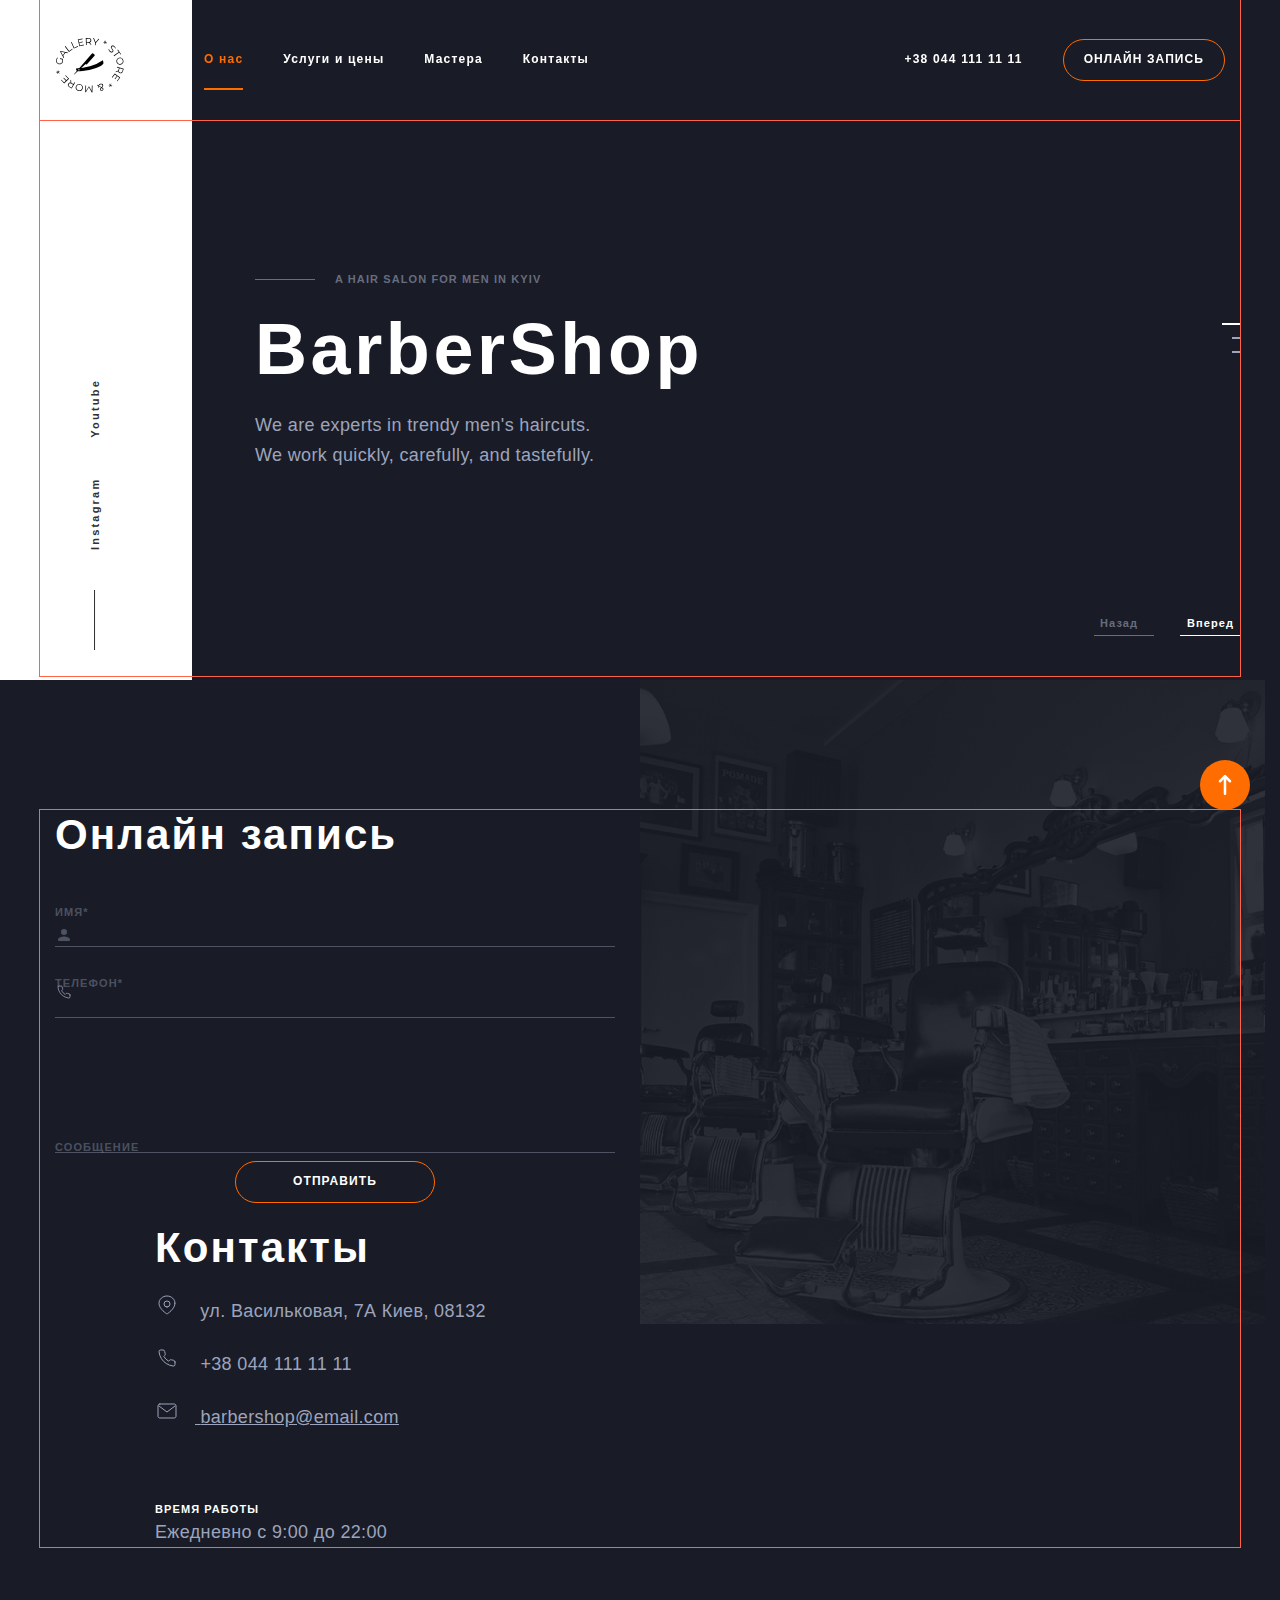
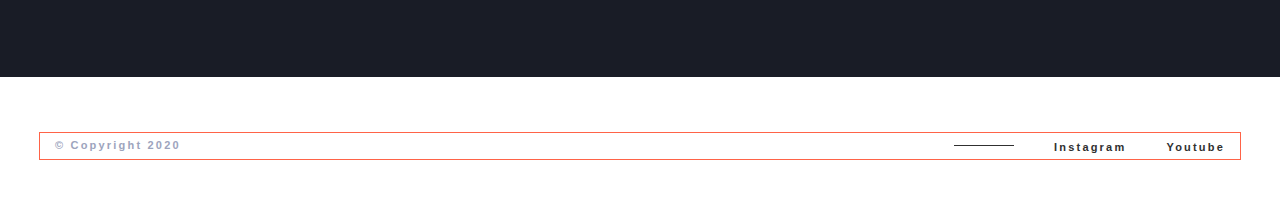
==== index.html @ ddb990e3 "footer" ====
<!DOCTYPE html>
<html lang="ru">
  <head>
    <meta charset="UTF-8" />
    <meta http-equiv="X-UA-Compatible" content="IE=edge" />
    <meta name="viewport" content="width=device-width, initial-scale=1.0" />
    <!-- project fonts -->
    <link rel="preconnect" href="https://fonts.googleapis.com">
    <link rel="preconnect" href="https://fonts.gstatic.com" crossorigin>
    <link href="https://fonts.googleapis.com/css2?family=Open+Sans:wght@400;600;700&family=Raleway:wght@700&display=swap" rel="stylesheet">
    <!-- AOS animation -->
    <link href="https://unpkg.com/aos@2.3.1/dist/aos.css" rel="stylesheet" />
    <!-- custom styles -->
    <link rel="stylesheet" href="./css/main.min.css">
    <title>Barbershop</title>
  </head>
  <body id="body">
    <!-- header -->
    <header class="header" id="header">
      <div class="container header__container">
        <!-- header-sidebar -->
      <a class="logo" href="index.html" aria-label="Логотип сайта Barbershop">
        <svg class="logo__svg" width="69" height="55">
          <use href="./images/icons.svg#icon-logo"> </use>
        </svg>
      </a> 
      
    <button class="menu-button" type="button" aria-expanded="false" aria-controls="menu-container"  data-menu-button>
    <svg class="" width="40" height="40" aria-label="Переключатель мобильного меню">
      <use class="icon-cross" href="./images/icons.svg#icon-cross"></use>
      <use class="icon-menu" href="./images/icons.svg#icon-menu"></use>
    </svg>
    </button>
          
    <div class="mobile-menu" id="menu-container" data-menu>
      <ul class="mobile-menu__nav">
        <li class="mobile-menu__item">
          <a href="" class="mobile-menu__link">Студия</a>
        </li>
        <li class="mobile-menu__item">
          <a href="" class="mobile-menu__link">Портфолио</a>
        </li>
        <li class="mobile-menu__item">
          <a href="" class="mobile-menu__link">Контакты</a>
        </li>
      </ul>
      <ul class="mobile-menu__contact">
        <li class="mobile-menu__item"><a href="" class="mobile-menu__link"></a>+38096 111 11 11</li>
        <li class="mobile-menu__item"><a href="" class="mobile-menu__link"></a>info@devstudio.com</li>
      </ul>
      <ul class="mobile-menu__socials">
        <li class="mobile-menu__item"><a href="" class="mobile-menu__link">Instagram</a></li>
        <li class="mobile-menu__item"><a href="" class="mobile-menu__link">Twitter</a></li>
        <li class="mobile-menu__item"><a href="" class="mobile-menu__link">Facebook</a></li>
        <li class="mobile-menu__item"><a href="" class="mobile-menu__link">Linkedin</a></li>
      </ul>
    </div>

    <nav class="navigation">
      <ul class="navigation__list list">
        <li class="navigation__item"><a class="link navigation__link current" href="#about">О нас</a></li>
        <li class="navigation__item"><a class="link navigation__link" href="#price">Услуги и цены</a></li>
        <li class="navigation__item"><a class="link navigation__link" href="#team">Мастера</a></li>
        <li class="navigation__item"><a class="link navigation__link" href="#contact">Контакты</a></li>
      </ul>
    </nav>

    <div class="header__group">
      <a class="link header__phone" href="tel:+380441111111">+38 044 111 11 11</a>
      <button class="btn btn btn--mode-dark header__btn" data-modal-open type="button">Онлайн запись</button>
    </div>
    <div class="backdrop is-hidden" data-modal>
      <div class="modal-wrapper">
        <button class="modal-btn" data-modal-close><svg
                      aria-label="Закрыть окно"
                      width="18"
                      height="18"
                    >
                      <use href="./images/icons.svg#icon-close"></use>
                    </svg></button>
        <strong class="modal-title">Оставьте заявку</strong>
        modal-form 
        <form class="modal-form" autocomplete="off">
          Данные пользователя
        <label class="modal-form__group">
         <span class="modal-form__label">Имя</span>
          <input
                class="modal-form__input"
                type="text"
                name="user-name"
                placeholder=" "
                      />
        <span class="modal-form__alert modal-form__alert--warning">
          Имя состоит только из букв
          <svg
          class="modal-form__alert-icon modal-form__alert-icon--warning"
          aria-label="предупреждение"
          width="15"
          height="15"
                    >
      <use href="./images/icons.svg#icon-warning"></use>
        </svg>
        </span>

        <span class="modal-form__alert modal-form__alert--error">
          Вы ввели некоректные данные
          <svg
          class="modal-form__alert-icon modal-form__alert-icon--error"
          aria-label="ошибка"
          width="15"
          height="15"
                    >
      <use href="./images/icons.svg#icon-error"></use>
      </svg>

        </span>
        <svg
            class="modal-form__icon"
            aria-label="имя клиента"
            width="18"
            height="18"
                      >
        <use href="./images/icons.svg#icon-persone"></use>
        </svg>
          </label>
          <label class="modal-form__group">
            <span class="modal-form__label">Телефон</span>
             <input
                   class="modal-form__input"
                   type="phone"
                   name="user-phone"
                   placeholder=" "
                         />
           
           <span class="modal-form__alert modal-form__alert--warning">
             Номер телефона должен состоять только из цифр
             <svg
             class="modal-form__alert-icon modal-form__alert-icon--warning"
             aria-label="предупреждение"
             width="15"
             height="15"
                       >
         <use href="./images/icons.svg#icon-warning"></use>
           </svg>
           </span>
   
           <span class="modal-form__alert modal-form__alert--error">
             Вы ввели некоректные данные
             <svg
             class="modal-form__alert-icon modal-form__alert-icon--error"
             aria-label="ошибка"
             width="15"
             height="15"
                       >
         <use href="./images/icons.svg#icon-error"></use>
         </svg>
   
           </span>
           <svg
               class="modal-form__icon"
               aria-label="номер клиента"
               width="18"
               height="18"
                         >
           <use href="./images/icons.svg#icon-phone"></use>
           </svg>
          </label>
          <label class="modal-form__group">
              <span class="modal-form__label">e-mail</span>
               <input
                     class="modal-form__input"
                     type="mail"
                     name="user-mail"
                     placeholder=" "
                           />
             
             <span class="modal-form__alert modal-form__alert--warning">
               e-mail состоит из букв латинского алфавита, специальных знаков и цифр
               <svg
               class="modal-form__alert-icon modal-form__alert-icon--warning"
               aria-label="предупреждение"
               width="15"
               height="15"
                         >
           <use href="./images/icons.svg#icon-warning"></use>
             </svg>
             </span>
     
             <span class="modal-form__alert modal-form__alert--error">
               Вы ввели некоректные данные
               <svg
               class="modal-form__alert-icon modal-form__alert-icon--error"
               aria-label="ошибка"
               width="15"
               height="15"
                         >
           <use href="./images/icons.svg#icon-error"></use>
           </svg>
     
             </span>
             <svg
                 class="modal-form__icon"
                 aria-label="e-mail клиента"
                 width="18"
                 height="18"
                           >
             <use href="./images/icons.svg#icon-mail"></use>
             </svg>
          </label>
          <!-- payment checkbox (радио кнопки) -->
          <p class="modal-form__subtitle">Выберите форму оплаты</p>
          <div class="modal-form__pay-type">
                <label class="modal-form__pay-group">
                    <input class="modal-form__checkbox visually-hidden" type="radio" name="user-pay" checked>
                    <svg
                    class="modal-form__pay-option"
                    aria-label="Master-card"
                    width="40"
                    height="40"
                              >
                <use href="./images/icons.svg#icon-ms-card"></use>
                </svg>
                </label>
                <label class="modal-form__pay-group">
                    <input class="modal-form__checkbox visually-hidden" type="radio" name="user-pay">
                    <svg
                    class="modal-form__pay-option"
                    aria-label="visa"
                    width="40"
                    height="40"
                              >
                <use href="./images/icons.svg#icon-visa"></use>
                </svg>
                </label>
          </div>
          <!-- Политика приватности (чекбокс) -->
          <label class="modal-form__policy-group">
          <input
            class="modal-form__checkbox visually-hidden"
            type="checkbox"
            name="policy"
            value="policy"
          />

          <span class="modal-form__custom-checkbox">
          <svg class="modal-form__custom-checkbox-icon" aria-label="check" width="16" height="15">
            <use href="./images/icons.svg#icon-check"></use>
          </svg>
        </span>

          <span class="modal-form__policy-description"
            >Соглашаюсь с                     
            <a
              class="modal-form__link link"
              href="./index.html"
              target="_blank"
              rel="noopener noreferrer"
              >Политикой</a
            > использования персональных данных</span
          >
          </label>
          <button class="btn btn--mode-light modal-form__submit-btn" type="submit">Отправить</button>
        </form>
      </div>
    </div>
</div>
    </header>
    <!-- main -->
    <main class="main">
      <!-- hero  -->
        <section class="hero" id="hero">
        <div class="container hero__container">
      <div class="hero__left-side">
        <ul class="hero__list socials-link-list list">
        <li class="hero__item">
          <a class="hero__link link" href="https://www.instagram.com" target="_blank" rel="noopener noreferrer">Instagram</a>
        </li>
        <li class="hero__item">
          <a class="hero__link link" href="https://www.youtube.com" target="_blank" rel="noopener noreferrer">Youtube</a>
        </li>
      </ul>
      </div>
      <div class="hero__group">
        <p class="uppertitle uppertitle--mode-dark hero__uppertitle" lang="en">A hair salon for men in Kyiv</p>
        <h1 class="main-title" lang="en">BarberShop</h1>
        <p class="subtitle subtitle-title--mode-dark hero__subtitle" lang="en">
          We are experts in trendy men's haircuts. <br />
          We work quickly, carefully, and tastefully.
        </p>
      </div>
      <div class="slider">
        <ul class="slider__pagination list">
          <li class="slider__item slider__item--active"><a href=""></a></li>
          <li class="slider__item"><a href=""></a></li>
          <li class="slider__item"><a href=""></a></li>
        </ul>

        <ul class="slider__controls list">
          <li class="slider__item-controls"> 
            <button class="slider__btn slider__btn--disable" type="button">Назад</button></li>

          <li class="slider__item-controls"> 
            <button class="slider__btn" type="button">Вперед</button></li>
        </ul>
        </div>
      </section>

      <!-- section about -->
      <!-- <section class="section about" id="about">
        <div class="container about__container">
        <ul class="about-list list">
          <li class="about-list__item">
            <img class="about-list__img"
              src="./images/about/img-1.jpg"
              alt="Стрижка бороды"
              width="270"
              height="445"
            />
          </li>
          <li class="about-list__item">
            <img class="about-list__img"
              src="./images/about/img-2.jpg"
              alt="Стрижка головы"
              width="270"
              height="445"
            />
          </li>
        </ul>
        <div class="about__group" data-aos="fade-left">
          <p class="uppertitle uppertitle--mode-light">О нас</p>
          <h2 class="section-title section-title--mode-light">Лучший Барбершоп твоего города</h2>
          <p class="subtitle subtitle-title--mode-light about__subtitle">
              Если ты хочешь добавить в свой образ больше уверенности – тебе
              точно к нам.
            </p>
          <p class="about__description">
              Мы команда, которая никогда не останавливается на достигнутом и
              жаждет перемен. И когда ты попадешь в руки нашего мастера, то уже
              никогда не сможешь быть прежним. Мы команда, которая всегда с
              клиентами "на одной волне". Поэтому, мы всегда готовы
              усовершенствовать каждого, кто к нам приходит!
            </p>
        <button class="btn btn--mode-light" type="button">Онлайн запись</button>
        </div>
      </section> -->

      <!-- section services -->
      <!-- <section class="section services" id="price">
        <div class="container">
        <p class="uppertitle uppertitle--mode-dark">Проведи время в компании лучших мастеров</p>
        <h2 class="section-title section-title--mode-dark">Услуги и цены</h2>
        <ul class="price-list list">
          <li class="price-list__item price-list__item--left-side">
            <ul class="price-list__inner-list list">
              <li class="price-list__inner-item"><span>Мужская стрижка</span> <span>от 300 грн.</span></li>
              <li class="price-list__inner-item"><span>Стрижка бороды</span> <span>от 200 грн.</span></li>
              <li class="price-list__inner-item"><span>Стрижка усов</span> <span>от 200 грн.</span></li>
              <li class="price-list__inner-item"><span>Бритье опасной бритвой</span> <span>от 200 грн.</span></li>
            </ul>
          </li>
          <li class="price-list__item price-list__item--right-side">
              <ul class="price-list__inner-list list">
               <li class="price-list__inner-item"><span>Cтрижка у стажера</span> <span>от 50 грн.</span></li>
               <li class="price-list__inner-item"><span>Стрижка под насадку</span> <span>от 200 грн.</span></li>
               <li class="price-list__inner-item"><span>Детская стрижка (до 12 лет)</span> <span>от 300 грн.</span></li>
               <li class="price-list__inner-item"><span>Камуфлирование седины</span> <span>от 200 грн.</span></li> 
            </ul>
          </li>
        </ul>
        <button class="btn btn--mode-dark services__btn" type="button">Онлайн запись</button>
        </div>
      </section> -->

      <!-- benefits -->
      <!-- <section class="section benefits">
        <div class="container benefits__container">
        <ul class="benefits-list list">
          <li class="benefits-list__item">
            <p class="benefits-list__amount">600 <sup class="benefits-list__amount--decor">+</sup></p>
            <p class="benefits-list__text"> Довольных клиентов в день</p>
          </li>
          <li class="benefits-list__item">
            <p class="benefits-list__amount">50 <sup class="benefits-list__amount--decor">+</sup></p>
            <p class="benefits-list__text">Наград за отличный сервис</p>
          </li>
          <li class="benefits-list__item">
            <p class="benefits-list__amount">20 <sup class="benefits-list__amount--decor">+</sup></p>
            <p class="benefits-list__text">Лучших мастеров Киева</p>
          </li>
          <li class="benefits-list__item">
            <p class="benefits-list__amount">100 <sup class="benefits-list__amount--decor">+</sup></p>
            <p class="benefits-list__text">Подарков постоянным клиентам</p>
          </li>
        </ul>
        <div class="benefits-group">
        <p class="uppertitle uppertitle--mode-light">Старая традиционная школа</p>
        <h2 class="section-title section-title--mode-light">Почему приходят <br> именно к нам?</h2>
        <p class="subtitle subtitle-title--mode-light">
          О нас говорят только хорошее. Но лучше 1 раз увидеть и прочувствовать,
          чем 10 раз прочитать.
        </p>
      </div>
       </div>
      </section> -->

      <!-- members -->
      <!-- <section class="section members" id="team">
        <div class="container">
        <p class="uppertitle uppertitle--mode-light">для настоящих ценителей атмосферы</p>
        <h2 class="section-title section-title--mode-light">Наши мастера</h2>
        <ul class="member list grid"> 
          <li class="member__item grid-item" data-aos="zoom-in-up" data-aos-delay="300">
          <img class="member__img" src="./images/team/member-1.jpg" alt="John Smith" width="370" height="346" />
          <div class="member__group">
            <h3 class="member__title" lang="en">John Smith</h3>
            <p class="member__position" lang="en">Extreme Barber</p>
          </div>
            <ul class="socials list">
              <li class="socials__item">
                <a class="socials__link link" href="http://" target="_blank" rel="noopener noreferrer">
                  <svg class="socials__icon" width="20" height="20" aria-label="Инстарграм"><use href="./images/icons.svg#icon-instagram"></use></svg></a>
                </li>
                 <li class="socials__item">
                <a class="socials__link" href="http://" target="_blank" rel="noopener noreferrer">
                  <svg class="socials__icon" width="20" height="20" aria-label="Инстарграм"><use href="./images/icons.svg#icon-twitter"></use></svg></a>
                </li>
                  <li class="socials__item">
                <a class="socials__link" href="http://" target="_blank" rel="noopener noreferrer">
                  <svg class="socials__icon" width="20" height="20" aria-label="Инстарграм"><use href="./images/icons.svg#icon-facebook"></use></svg></a>
                </li>
                  <li class="socials__item">
                <a class="socials__link" href="http://" target="_blank" rel="noopener noreferrer">
                  <svg class="socials__icon" width="20" height="20" aria-label="Инстарграм"><use href="./images/icons.svg#icon-linkedin"></use></svg></a>
                </li>
            </ul>
          </li>
          <li class="member__item grid-item" data-aos="zoom-in-up" data-aos-delay="600">
            <img class="member__img" src="./images/team/member-2.jpg" alt="Michele Doe" width="370" height="346" />
          <div class="member__group">
            <h3 class="member__title">Michele Doe</h3>
             <p class="member__position" lang="en">Extreme Barber</p>
          </div>
          <ul class="socials socials-list list">
            <li class="socials__item">
              <a class="socials__link link" href="http://" target="_blank" rel="noopener noreferrer">
                <svg class="socials__icon" width="20" height="20" aria-label="Инстарграм"><use href="./images/icons.svg#icon-instagram"></use></svg></a>
              </li>
               <li class="socials__item">
              <a class="socials__link" href="http://" target="_blank" rel="noopener noreferrer">
                <svg class="socials__icon" width="20" height="20" aria-label="Инстарграм"><use href="./images/icons.svg#icon-twitter"></use></svg></a>
              </li>
                <li class="socials__item">
              <a class="socials__link" href="http://" target="_blank" rel="noopener noreferrer">
                <svg class="socials__icon" width="20" height="20" aria-label="Инстарграм"><use href="./images/icons.svg#icon-facebook"></use></svg></a>
              </li>
                <li class="socials__item">
              <a class="socials__link" href="http://" target="_blank" rel="noopener noreferrer">
                <svg class="socials__icon" width="20" height="20" aria-label="Инстарграм"><use href="./images/icons.svg#icon-linkedin"></use></svg></a>
              </li>
          </ul>
          </li>
          <li class="member__item grid-item" data-aos="zoom-in-up" data-aos-delay="900">
            <img class="member__img" src="./images/team/member-3.jpg" alt="Alan Black" width="370" height="346" />
          <div class="member__group"> 
            <h3 class="member__title" lang="en">Alan Black</h3>
            <p class="member__position" lang="en">Extreme Barber</p>
          </div>
          <ul class="socials socials-list list">
            <li class="socials__item">
              <a class="socials__link link" href="http://" target="_blank" rel="noopener noreferrer">
                <svg class="socials__icon" width="20" height="20" aria-label="Инстарграм"><use href="./images/icons.svg#icon-instagram"></use></svg></a>
              </li>
               <li class="socials__item">
              <a class="socials__link" href="http://" target="_blank" rel="noopener noreferrer">
                <svg class="socials__icon" width="20" height="20" aria-label="Инстарграм"><use href="./images/icons.svg#icon-twitter"></use></svg></a>
              </li>
                <li class="socials__item">
              <a class="socials__link" href="http://" target="_blank" rel="noopener noreferrer">
                <svg class="socials__icon" width="20" height="20" aria-label="Инстарграм"><use href="./images/icons.svg#icon-facebook"></use></svg></a>
              </li>
                <li class="socials__item">
              <a class="socials__link" href="http://" target="_blank" rel="noopener noreferrer">
                <svg class="socials__icon" width="20" height="20" aria-label="Инстарграм"><use href="./images/icons.svg#icon-linkedin"></use></svg></a>
              </li>
          </ul>
          </li>
        </ul>
       </div>
     
      </section> -->

      <!-- gallery -->
      <!-- <section class="section gallery">
        <div class="container">
        <p class="uppertitle uppertitle--mode-light gallery-uppertitle">На латинском языке “барба” означает “борода”</p>
        <h2 class="title visually-hidden visually-hidden" >Примеры наших работ</h2>   
        <ul class="gallery-list list grid">
          <li class="gallery-list__item grid-item">
            <img class="gallery-list__img" src="./images/gallery/Rectangle25.jpg" alt="Rectangle25" width="270" height="360" />
          </li>
          <li class="gallery-list__item  grid-item">
            <img class="gallery-list__img" src="./images/gallery/Rectangle26.jpg" alt="Rectangle25" width="270" height="360"/>
          </li>
          <li class="gallery-list__item  grid-item">
            <img class="gallery-list__img" src="./images/gallery/Rectangle27.jpg" alt="Rectangle25" width="270" height="360"/>
          </li>
          <li class="gallery-list__item  grid-item">
            <img class="gallery-list__img" src="./images/gallery/Rectangle28.jpg" alt="Rectangle25" width="270" height="360"/>
          </li>
        </ul>
        </div>
      </section> -->

      <!-- contacts -->
      <section class="section contacts" id="contact">
        <div class="container contacts__container">
       <div class="contact contact--left-side">
        <h2 class="section-title section-title--mode-dark contact__section-title">Онлайн запись</h2>

        <form class="contact-form" name="contact-form" action="./js/method.js" method="post">
          <div class="contact-form__wrapper">
          <label class="contact-form__group">
            <input
              class="contact-form__input"
              type="text"
              id="user-name"
              name="user-name"
              placeholder="Сергій"
            />
            <span class="contact-form__label">Имя*</span>
            <svg
              class="contact-form__icon"
              aria-label="имя клиента"
              width="18"
              height="18"
            >
              <use href="./images/icons.svg#icon-persone"></use>
            </svg>
          </label>

          <label class="contact-form__group">
            <input
              class="contact-form__input"
              type="text"
              id="user-phone"
              name="user-phone"
              placeholder="+38 099 123 45 67"
            />
            <span class="contact-form__label">Телефон*</span>
            <svg
              class="contact-form__icon"
              aria-label="номер телефоа"
              width="18"
              height="18"
            >
              <use href="./images/icons.svg#icon-phone2"></use>
            </svg>
          </label>
        </div>

          <label class="contact-form__message" for="coment">
            <textarea
              class="contact-form__message-input"
              name="user-message"
              id="coment"
              cols="5"
              rows="5"
              placeholder="Ваш коментарий..."
            ></textarea>
            <span class="contact-form__label">сообщение</span>

          </label>

          <button class="btn btn--mode-dark contact-form__bnt" type="submit">Отправить</button>

        </form>
        </div>
        <div class="contact contact--right-side">
        <p class="section-title section-title--mode-dark">Контакты</p>
        <address>
          <ul class="icons-list list">
            <li class="icons-list__item">
              <svg class="icons-list__icon" width="24" height="24" aria-label="Адрес компании">
                <use href="./images/icons.svg#icon-map-pin"></use></svg>
              ул. Васильковая, 7А Киев, 08132</li>
            <li class="icons-list__item">
              <svg class="icons-list__icon" width="24" height="24">
                <use href="./images/icons.svg#icon-phone" aria-label="контактный телефон"></use></svg>
              <a class="link" href="tel:+380441111111">+38 044 111 11 11</a></li>
            <li class="icons-list__item">
              <svg class="icons-list__icon" width="24" height="24" aria-label="контактный е-мейл"><use href="./images/icons.svg#icon-mail">
            </use></svg>
              <a class="link" href="mailto:barbershop@email.com">barbershop@email.com</a>
            </li>
          </ul>
        </address>
        <p class="contact__time-title">Время работы</p>
        <p class="contact__time">Ежедневно </time>с 9:00 до 22:00</time></p>
        </div>
        </div>
      </section>
    </main>
    <!--footer  -->
    <footer class="footer">
      <div class="container footer__container">
      <p class="footer__copyright">&#169; Copyright 2020</p>
      <ul class="footer-links list">
        <li class="footer-links__item">
          <a class="footer-links__link link" href="https://www.instagram.com" target="_blank" rel="noopener noreferrer">Instagram</a>
        </li>
        <li>
          <a class="footer-links__link link" href="https://www.youtube.com" target="_blank" rel="noopener noreferrer">Youtube</a>
        </li class="footer-links__item">
      </ul>
      </div>
    </footer>
       <a class="scroll-to-top" href="#hero">
      <svg class="arrow-top" width="20" height="20">
        <use href="./images/icons.svg#arrow-top"></use>
      </svg>
    </a>

    <!-- <div class="chat-menu">
      <button class="chat-menu__btn" type="button"></button>
      <ul class="chat-menu__list list">
              <li class="chat-menu__item" style="--item: 1">
                <a class="link" href="http://" target="_blank" rel="noopener noreferrer">
                  <svg class="chat-menu__icon" width="20" height="20" aria-label="Инстарграм"><use href="./images/icons.svg#icon-instagram"></use></svg></a>
                </li>
              <li class="chat-menu__item" style="--item: 2">
                <a class="link" href="http://" target="_blank" rel="noopener noreferrer">
                  <svg class="chat-menu__icon" width="20" height="20" aria-label="Твитер"><use href="./images/icons.svg#icon-twitter"></use></svg></a>
                </li>
              <li class="chat-menu__item" style="--item: 3">
                <a class="link" href="http://" target="_blank" rel="noopener noreferrer">
                  <svg class="chat-menu__icon" width="20" height="20" aria-label="Фейсбук"><use href="./images/icons.svg#icon-facebook"></use></svg></a>
                </li>
        </li>
      </ul>
    </div> -->

   
    <script src="./js/menu.js"></script>
    <script src="./js/modal.js"></script>
    <script src="./js/header-scroll.js"></script>
    <!-- AOS aniamtion library -->
    <script src="https://unpkg.com/aos@2.3.1/dist/aos.js"></script>
    <script src="./js/animations.js"></script>

  </body>
</html>
---- css/main.min.css ----
:root{--main-font: 'Open+Sans', sans-serif;--seondary-font: 'Raleway', sans-serif;--accent-cl: #FF6C00;--main-txt-cl: #555555;--services-txt-cl: #9DA4BD;--secondary-txt-cl: #FFFFFF;--uppertitle: rgba(157, 164, 189, 0.6);--subtitle: rgba(157, 164, 189, 1);--main-bg-cl: #FFFFFF;--secondary-bg-cl: #F7F7F7;--dark-bg-cl: #191C26;--btn-dark-cl: #303030;--items: 1;--indent: 30px;--transition-duration: 400ms;--transition-timing-function: cubic-bezier(0.4, 0, 0.2, 1)}/*! modern-normalize v1.1.0 | MIT License | https://github.com/sindresorhus/modern-normalize */*,::before,::after{-webkit-box-sizing:border-box;box-sizing:border-box}html{line-height:1.15;-webkit-text-size-adjust:100%;-moz-tab-size:4;-o-tab-size:4;tab-size:4}body{margin:0;font-family:system-ui,-apple-system,"Segoe UI",Roboto,Helvetica,Arial,sans-serif,"Apple Color Emoji","Segoe UI Emoji"}hr{height:0;color:inherit}abbr[title]{-webkit-text-decoration:underline dotted;text-decoration:underline dotted}b,strong{font-weight:bolder}code,kbd,samp,pre{font-family:ui-monospace, SFMono-Regular, Consolas, 'Liberation Mono', Menlo, monospace;font-size:1em}small{font-size:80%}sub,sup{font-size:75%;line-height:0;position:relative;vertical-align:baseline}sub{bottom:-0.25em}sup{top:-0.5em}table{text-indent:0;border-color:inherit}button,input,optgroup,select,textarea{font-family:inherit;font-size:100%;line-height:1.15;margin:0}button,select{text-transform:none}button,[type='button'],[type='reset'],[type='submit']{-webkit-appearance:button}::-moz-focus-inner{border-style:none;padding:0}:-moz-focusring{outline:1px dotted ButtonText}:-moz-ui-invalid{box-shadow:none}legend{padding:0}progress{vertical-align:baseline}::-webkit-inner-spin-button,::-webkit-outer-spin-button{height:auto}[type='search']{-webkit-appearance:textfield;outline-offset:-2px}::-webkit-search-decoration{-webkit-appearance:none}::-webkit-file-upload-button{-webkit-appearance:button;font:inherit}summary{display:list-item}.visually-hidden{position:absolute;white-space:nowrap;width:1px;height:1px;overflow:hidden;border:0;padding:0;clip:rect(0 0 0 0);-webkit-clip-path:inset(50%);clip-path:inset(50%);margin:-1px}html{-webkit-box-sizing:border-box;box-sizing:border-box;scroll-behavior:smooth}body{background-color:var(--bg-color);color:var(--main-txt-cl);font-family:var(--main-font);font-weight:400;font-size:14px;line-height:1.86;letter-spacing:.02em}h1,h2,h3,h4,h5,h6,p{margin:0;padding:0}img{display:block;max-width:100%;height:auto}.no-scroll{overflow:hidden}.link{text-decoration:none;color:currentColor}.list{list-style:none;margin:0;padding:0}.js-no-transparency{-webkit-transition:background-color var(--transition-duration) var(--transition-timing-function),-webkit-backdrop-filter var(--transition-duration) var(--transition-timing-function);transition:background-color var(--transition-duration) var(--transition-timing-function),-webkit-backdrop-filter var(--transition-duration) var(--transition-timing-function);transition:background-color var(--transition-duration) var(--transition-timing-function),backdrop-filter var(--transition-duration) var(--transition-timing-function);transition:background-color var(--transition-duration) var(--transition-timing-function),backdrop-filter var(--transition-duration) var(--transition-timing-function),-webkit-backdrop-filter var(--transition-duration) var(--transition-timing-function);background-color:rgba(16,18,27,0.4);-webkit-backdrop-filter:blur(10px);backdrop-filter:blur(10px)}.container{padding-left:15px;padding-right:15px;margin-left:auto;margin-right:auto;outline:1px solid tomato}@media screen and (min-width: 480px){.container{width:448px}}@media screen and (min-width: 768px){.container{width:720px}}@media screen and (min-width: 1280px){.container{width:1200px}}.section{padding-top:84px;padding-bottom:84px}@media screen and (min-width: 768px){.section{padding-top:100px;padding-bottom:100px}}@media screen and (min-width: 1280px){.section{padding-top:130px;padding-bottom:130px}}.uppertitle{margin-bottom:20px;display:-webkit-box;display:-ms-flexbox;display:flex;-webkit-box-align:center;-ms-flex-align:center;align-items:center;font-weight:600;font-size:11px;line-height:1.36;letter-spacing:.1em;text-transform:uppercase}.uppertitle::before{content:'';margin-right:20px;display:block;width:60px;height:1px}.uppertitle--mode-dark{color:rgba(157,164,189,0.6)}.uppertitle--mode-dark:before{background-color:rgba(157,164,189,0.6)}.uppertitle--mode-light{color:#303030}.uppertitle--mode-light:before{background-color:#303030}.section-title{margin-bottom:20px;font-weight:700;font-size:28px;line-height:1.18;letter-spacing:.05em}@media screen and (min-width: 1280px){.section-title{font-size:42px}}.section-title--mode-light{color:#303030}.section-title--mode-dark{color:#ffffff}.subtitle{font-size:16px;line-height:1.63;letter-spacing:.02em}@media screen and (min-width: 1280px){.subtitle{font-size:18px}}.subtitle-title--mode-light{color:#555555}.subtitle-title--mode-dark{color:#9da4bd}.grid{display:-webkit-box;display:-ms-flexbox;display:flex;-ms-flex-wrap:wrap;flex-wrap:wrap;gap:var(--indent)}.grid-item{-ms-flex-preferred-size:calc((100% - var(--indent) * (var(--items)- 1)) / var(--items));flex-basis:calc((100% - var(--indent) * (var(--items)- 1)) / var(--items))}@-webkit-keyframes swing{0%{-webkit-transform:rotate(6deg);transform:rotate(6deg)}4%{-webkit-transform:rotate(-6deg);transform:rotate(-6deg)}8%{-webkit-transform:rotate(3deg);transform:rotate(3deg)}12%{-webkit-transform:rotate(-3deg);transform:rotate(-3deg)}16%{-webkit-transform:rotate(0);transform:rotate(0)}}@keyframes swing{0%{-webkit-transform:rotate(6deg);transform:rotate(6deg)}4%{-webkit-transform:rotate(-6deg);transform:rotate(-6deg)}8%{-webkit-transform:rotate(3deg);transform:rotate(3deg)}12%{-webkit-transform:rotate(-3deg);transform:rotate(-3deg)}16%{-webkit-transform:rotate(0);transform:rotate(0)}}@-webkit-keyframes expand{0%{letter-spacing:-0.6em;opacity:0}50%{opacity:0.6}100%{opacity:1}}@keyframes expand{0%{letter-spacing:-0.6em;opacity:0}50%{opacity:0.6}100%{opacity:1}}@-webkit-keyframes fade-left-to-right{from{-webkit-transform:translateX(-250px);transform:translateX(-250px);opacity:0}to{-webkit-transform:translateX(0);transform:translateX(0);opacity:1}}@keyframes fade-left-to-right{from{-webkit-transform:translateX(-250px);transform:translateX(-250px);opacity:0}to{-webkit-transform:translateX(0);transform:translateX(0);opacity:1}}@-webkit-keyframes fade-bootom-to-top{from{-webkit-transform:translateY(-150px);transform:translateY(-150px);opacity:0}to{-webkit-transform:translateY(0);transform:translateY(0);opacity:1}}@keyframes fade-bootom-to-top{from{-webkit-transform:translateY(-150px);transform:translateY(-150px);opacity:0}to{-webkit-transform:translateY(0);transform:translateY(0);opacity:1}}.navigation__list{display:-webkit-box;display:-ms-flexbox;display:flex;-webkit-box-align:center;-ms-flex-align:center;align-items:center}@media screen and (max-width: 767.98px){.navigation__list{display:none}}@media screen and (min-width: 768px) and (max-width: 1279.98px){.navigation__list{margin-left:40px}}@media screen and (min-width: 1280px){.navigation__list{margin-left:80px}}.navigation__item:not(:last-child){margin-right:40px}.navigation__link{position:relative;display:block;padding:52px 0 52px 0;font-weight:600;font-size:12px;line-height:1.33;letter-spacing:0.1em;color:var(--secondary-txt-cl);-webkit-transition:color var(--transition-duration) var(--transition-timing-function);transition:color var(--transition-duration) var(--transition-timing-function)}.navigation__link:hover,.navigation__link:focus{color:var(--accent-cl)}.navigation__link.current{color:var(--accent-cl)}.navigation__link.current::after{position:absolute;bottom:30px;left:0;content:'';display:block;width:100%;height:2px;background-color:var(--accent-cl)}.btn{padding:12px 20px;max-width:200px;min-width:160px;min-height:40px;font-family:inherit;font-weight:600;font-size:12px;line-height:1.33;letter-spacing:0.09em;text-transform:uppercase;border:1px solid var(--accent-cl);border-radius:25px;background-color:transparent;cursor:pointer;-webkit-transition:color var(--transition-duration) var(--transition-timing-function),background-color var(--transition-duration) var(--transition-timing-function);transition:color var(--transition-duration) var(--transition-timing-function),background-color var(--transition-duration) var(--transition-timing-function)}.btn:hover,.btn:focus{color:var(--secondary-txt-cl);background-color:var(--accent-cl)}.btn--mode-light{color:var(--btn-dark-cl)}.btn--mode-dark{color:var(--secondary-txt-cl)}.scroll-to-top{position:fixed;bottom:90px;right:30px;display:-webkit-box;display:-ms-flexbox;display:flex;-webkit-box-align:center;-ms-flex-align:center;align-items:center;-webkit-box-pack:center;-ms-flex-pack:center;justify-content:center;width:50px;height:50px;background-color:#ff6c00;border:none;border-radius:50%;cursor:pointer;-webkit-animation:slide-top 1s linear 2s infinite alternate both;animation:slide-top 1s linear 2s infinite alternate both}.arrow-top{fill:#fff}.backdrop{position:fixed;top:0;left:0;z-index:100;width:100%;height:100%;background-color:rgba(0,0,0,0.2);-webkit-transition:opacity var(--transition-duration) var(--transition-timing-function),visibility var(--transition-duration) var(--transition-timing-function),-webkit-transform var(--transition-duration) var(--transition-timing-function);transition:opacity var(--transition-duration) var(--transition-timing-function),visibility var(--transition-duration) var(--transition-timing-function),-webkit-transform var(--transition-duration) var(--transition-timing-function);transition:opacity var(--transition-duration) var(--transition-timing-function),transform var(--transition-duration) var(--transition-timing-function),visibility var(--transition-duration) var(--transition-timing-function);transition:opacity var(--transition-duration) var(--transition-timing-function),transform var(--transition-duration) var(--transition-timing-function),visibility var(--transition-duration) var(--transition-timing-function),-webkit-transform var(--transition-duration) var(--transition-timing-function)}.backdrop.is-hidden{opacity:0;visibility:hidden;pointer-events:none}.modal-wrapper{position:absolute;top:50%;left:50%;padding:25px;width:500px;background-color:var(--main-bg-cl);border-radius:2%;-webkit-transform:translate(-50%, -50%);transform:translate(-50%, -50%);-webkit-transition:-webkit-transform var(--transition-duration) var(--transition-timing-function);transition:-webkit-transform var(--transition-duration) var(--transition-timing-function);transition:transform var(--transition-duration) var(--transition-timing-function);transition:transform var(--transition-duration) var(--transition-timing-function), -webkit-transform var(--transition-duration) var(--transition-timing-function)}.backdrop.is-hidden .modal-wrapper{-webkit-transform:translate(-50%, -50%) scale(0.4);transform:translate(-50%, -50%) scale(0.4);opacity:0}.backdrop .modal-wrapper{-webkit-transform:translate(-50%, -50%) scale(1);transform:translate(-50%, -50%) scale(1);opacity:1}.modal-btn{position:absolute;top:10px;right:10px;display:-webkit-box;display:-ms-flexbox;display:flex;-webkit-box-pack:center;-ms-flex-pack:center;justify-content:center;-webkit-box-align:center;-ms-flex-align:center;align-items:center;padding:0;width:30px;height:30px;border-radius:50%;background-color:transparent;border:1px solid var(--btn-dark-cl);cursor:pointer;-webkit-transition:border var(--transition-duration) var(--transition-timing-function);transition:border var(--transition-duration) var(--transition-timing-function)}.modal-btn:hover,.modal-btn:focus{border:1px solid var(--accent-cl)}.modal-title{display:block;margin-bottom:25px;font-weight:400;font-size:20px;line-height:1.67;text-align:center;text-transform:uppercase;letter-spacing:0.03em;color:currentColor}.modal-form__group{position:relative;display:block;margin-bottom:20px}.modal-form__label{position:relative;display:inline-block;font-size:14px}.modal-form__label::before{content:"\002A";position:absolute;top:0;right:-12px;color:red}.modal-form__input{width:100%;padding:12px 40px;border-radius:5px;border:1px solid #191c26;outline:transparent}.modal-form__input:invalid:not(:placeholder-shown){border-color:#e22f37}.modal-form__input:valid:not(:placeholder-shown){border-color:#69e883}.modal-form__icon{position:absolute;bottom:12px;left:10px;fill:var(--btn-dark-cl);-webkit-transition:fill var(--transition-duration) var(--transition-timing-function);transition:fill var(--transition-duration) var(--transition-timing-function)}.modal-form__input:valid:not(:placeholder-shown) ~ .modal-form__icon{fill:#69e883}.modal-form__input:focus ~ .modal-form__icon{fill:#ffc039}.modal-form__input:invalid:not(:placeholder-shown) ~ .modal-form__icon{fill:#e22f37}.modal-form__alert{position:absolute;bottom:-22px;left:10px;display:-webkit-box;display:-ms-flexbox;display:flex;-webkit-box-align:center;-ms-flex-align:center;align-items:center;-ms-flex-pack:distribute;justify-content:space-around;width:90%;font-size:10px;opacity:0;-webkit-transition:opacity var(--transition-duration) var(--transition-timing-function);transition:opacity var(--transition-duration) var(--transition-timing-function)}.modal-form__alert--error{color:#e22f37}.modal-form__alert--warning{color:#ffc039}.modal-form__alert__icon{position:absolute;right:10px;bottom:12px;display:-webkit-inline-box;display:-ms-inline-flexbox;display:inline-flex;fill:currentColor;opacity:0;-webkit-transform:scale(0.3);transform:scale(0.3);-webkit-transition:fill var(--transition-duration) var(--transition-timing-function);transition:fill var(--transition-duration) var(--transition-timing-function)}.modal-form__alert-icon--warning{fill:#ffc039}.modal-form__alert-icon--error{fill:#e22f37}.modal-form__input:focus ~ .modal-form__alert--warning,.modal-form__input:focus ~ .modal-form__alert-icon--warning{letter-spacing:0.01em;opacity:1;-webkit-transform:scale(1);transform:scale(1)}.modal-form__input:not(:placeholder-shown) ~ .modal-form__alert--warning,.modal-form:not(:placeholder-shown) ~ .modal-form__alert-icon--warning{opacity:0}.modal-form__input:invalid:not(:placeholder-shown) ~ .modal-form__alert--error,.modal-form__input:invalid:not(:placeholder-shown) ~ .modal-form__alert-icon--error{letter-spacing:0.01em;opacity:1;-webkit-transform:scale(1);transform:scale(1)}.modal-form__pay-type{display:-webkit-box;display:-ms-flexbox;display:flex;-webkit-box-align:center;-ms-flex-align:center;align-items:center}.modal-form__pay-group:not(:last-child){margin-right:20px}.modal-form__pay-option{fill:var(--accent-cl);-webkit-filter:grayscale(1);filter:grayscale(1);-webkit-transition:-webkit-filter var(--transition-duration) var(--transition-timing-function);transition:-webkit-filter var(--transition-duration) var(--transition-timing-function);transition:filter var(--transition-duration) var(--transition-timing-function);transition:filter var(--transition-duration) var(--transition-timing-function), -webkit-filter var(--transition-duration) var(--transition-timing-function)}.modal-form__checkbox:checked+.modal-form__pay-option{-webkit-filter:grayscale(0);filter:grayscale(0)}.modal-form__policy-group{display:-webkit-box;display:-ms-flexbox;display:flex;-webkit-box-align:center;-ms-flex-align:center;align-items:center;-webkit-box-pack:center;-ms-flex-pack:center;justify-content:center;margin-bottom:20px}.modal-form__custom-checkbox{width:20px;height:20px;display:-webkit-box;display:-ms-flexbox;display:flex;-webkit-box-align:center;-ms-flex-align:center;align-items:center;-webkit-box-pack:center;-ms-flex-pack:center;justify-content:center;margin-right:10px;outline:2px solid var(--accent-cl);border-radius:4px;outline-offset:-2px}.modal-form__custom-checkbox-icon{opacity:0;fill:var(--main-bg-cl);-webkit-transition:opacity var(--transition-duration) var(--transition-timing-function),background-color var(--transition-duration) var(--transition-timing-function);transition:opacity var(--transition-duration) var(--transition-timing-function),background-color var(--transition-duration) var(--transition-timing-function)}.modal-form__checkbox:checked+.modal-form__custom-checkbox{background-color:var(--accent-cl)}.modal-form__checkbox:checked+.modal-form__custom-checkbox .modal-form__custom-checkbox-icon{opacity:1}.modal-form__link{color:var(--accent-cl)}.modal-form__policy-description{font-size:14px}.modal-form__submit-btn{display:block;margin:0 auto;-webkit-transition:background-color var(--transition-duration) var(--transition-timing-function);transition:background-color var(--transition-duration) var(--transition-timing-function)}.contact-form__group{position:relative;padding-top:20px}.contact-form__label{position:absolute;left:0;top:0;font-weight:600;font-size:11px;line-height:1.36;letter-spacing:.1em;text-transform:uppercase;color:rgba(157,164,189,0.4);-webkit-transition:color var(--transition-duration) var(--transition-timing-function),-webkit-transform var(--transition-duration) var(--transition-timing-function);transition:color var(--transition-duration) var(--transition-timing-function),-webkit-transform var(--transition-duration) var(--transition-timing-function);transition:transform var(--transition-duration) var(--transition-timing-function),color var(--transition-duration) var(--transition-timing-function);transition:transform var(--transition-duration) var(--transition-timing-function),color var(--transition-duration) var(--transition-timing-function),-webkit-transform var(--transition-duration) var(--transition-timing-function)}.contact-form__input:focus+.contact-form__label,.contact-form__input:not(:placeholder-shown){-webkit-transform:translateY(0);transform:translateY(0);color:var(--main-bg-cl)}.contact-form__input{width:100%;margin-bottom:44px;color:#FFFFFF;background-color:transparent;padding:5px;padding-left:25px;border:0;border-bottom:1px solid rgba(157,164,189,0.4);outline:transparent;-webkit-transition:border-color var(--transition-duration) var(--transition-timing-function);transition:border-color var(--transition-duration) var(--transition-timing-function)}.contact-form__input:focus,.contact-form .contact-form__input:not(:placeholder-shown){border-bottom:1px solid #F7F7F7}.contact-form__input::-webkit-input-placeholder{opacity:0}.contact-form__input:-ms-input-placeholder{opacity:0}.contact-form__input::-ms-input-placeholder{opacity:0}.contact-form__input::placeholder{opacity:0}.contact-form__icon{position:absolute;top:20%;left:0;fill:rgba(157,164,189,0.4)}.contact-form__input:focus ~ .contact-form__icon,.contact-form__input:not(:placeholder-shown){fill:var(--main-bg-cl)}.contact-form__message{position:relative;width:100%;margin-bottom:44px}.contact-form__label{position:absolute;left:0;-webkit-transition:color var(--transition-duration) var(--transition-timing-function);transition:color var(--transition-duration) var(--transition-timing-function)}.contact-form__message-input:focus+.contact-form__label,.contact-form__message-input:not(:placeholder-shown){color:var(--main-bg-cl)}.contact-form__message-input{padding:5px;background-color:transparent;border:0;border-bottom:1px solid rgba(157,164,189,0.4);width:100%;resize:none;outline:transparent;color:var(--main-bg-cl);-webkit-transition:border-color var(--transition-duration) var(--transition-timing-function);transition:border-color var(--transition-duration) var(--transition-timing-function)}.contact-form__message-input:focus,.contact-form__message-input:not(:placeholder-shown){border-bottom:1px solid #F7F7F7}.contact-form__message-input::-webkit-input-placeholder{opacity:0}.contact-form__message-input:-ms-input-placeholder{opacity:0}.contact-form__message-input::-ms-input-placeholder{opacity:0}.contact-form__message-input::placeholder{opacity:0}.contact-form__bnt{display:block;margin-left:auto;margin-right:auto;margin-bottom:20px;min-width:200px;-webkit-transition:background-color var(--transition-duration) var(--transition-timing-function);transition:background-color var(--transition-duration) var(--transition-timing-function)}@media screen and (max-width: 767.98px){.slider{display:none}}.slider__controls{position:absolute;right:39px;bottom:40px;display:-webkit-box;display:-ms-flexbox;display:flex;-webkit-box-align:center;-ms-flex-align:center;align-items:center}@media screen and (min-width: 1280px){.slider__controls{right:0;bottom:40px}}.slider__item-controls:not(:last-child){margin-right:26px}.slider__btn{width:60px;height:24px;font-weight:600;font-size:11px;line-height:1.36;text-align:right;letter-spacing:0.1em;color:var(--main-bg-cl);background-color:transparent;cursor:pointer;border:0;border-bottom:1px solid var(--main-bg-cl)}.slider__btn--disable{text-align:left;color:var(--uppertitle);border-bottom:1px solid var(--uppertitle);position:relative;top:0px}.slider__pagination{position:absolute;top:50%;right:39px;-webkit-transform:translateY(-50%);transform:translateY(-50%);-webkit-box-orient:vertical;-webkit-box-direction:normal;-ms-flex-direction:column;flex-direction:column;width:18px}@media screen and (min-width: 1280px){.slider__pagination{right:0}}.slider__item{margin-left:auto;margin-bottom:12px;width:8px;height:2px;background-color:#9da4bd}.slider__item:last-child{margin-bottom:0}.slider__item--active{width:100%;background-color:var(--main-bg-cl)}.social-links-list:before{content:'';display:block;width:60px;height:1px;margin-right:40px;background-color:var(--btn-dark-cl)}.social-links-item:not(:last-child){margin-right:40px}.social-links-item-link{font-weight:600;font-size:11px;line-height:1.36;letter-spacing:0.2em;color:var(--btn-dark-cl);-webkit-transition:color var(--transition-duration) var(--transition-timing-function);transition:color var(--transition-duration) var(--transition-timing-function)}.social-links-item-link:hover,.social-links-item-link:focus{color:var(--accent-cl)}.chat-menu{position:fixed;right:30px;bottom:90px}.chat-menu__btn{position:relative;width:50px;height:50px;border-radius:50%;background-image:url(https://gist.githubusercontent.com/yazdipour/91dea3fdf97dba702ed89a6a1b9a98a7/raw/8c4870d4fda64c6f8dbf9d12d579d1ad66c3f360/rainbowcat.gif);background-position:center;background-size:contain;background-repeat:no-repeat;cursor:pointer;z-index:10}.chat-menu__list{position:absolute;top:2px;left:50%;-webkit-transform:translateX(-50%);transform:translateX(-50%)}.chat-menu__item{position:absolute;top:0;left:50%;-webkit-transform:translateX(-50%);transform:translateX(-50%)}.chat-menu__btn:hover ~ .chat-menu__list .chat-menu__item{-webkit-transform:translateY(calc(var(--item) * -30px)) translateX(-50%);transform:translateY(calc(var(--item) * -30px)) translateX(-50%)}.chat-menu__icon{fill:var(--accent-cl)}.mobile-menu{position:fixed;z-index:9;top:0;right:0;width:337px;height:100%;padding:40px;-webkit-box-orient:vertical;-webkit-box-direction:normal;-ms-flex-direction:column;flex-direction:column;background-color:#fff;display:none}.mobile-menu____contact{margin-top:auto}@media screen and (max-width: 767.98px){.mobile-menu.is-open{display:-webkit-box;display:-ms-flexbox;display:flex}}.header{position:fixed;top:0;width:100vw;z-index:10}.header__container{display:-webkit-box;display:-ms-flexbox;display:flex;-webkit-box-align:center;-ms-flex-align:center;align-items:center;position:relative}.logo{margin-top:20px}@media screen and (max-width: 767.98px){.logo__svg{fill:var(--main-bg-cl)}}.menu-button{position:absolute;z-index:10;top:0;bottom:0;right:30px;border:0;background-color:transparent;fill:white}@media screen and (min-width: 768px){.menu-button{display:none}}.menu-button:hover .icon-menu,.menu-button:focus .icon-menu{fill:var(--accent-cl)}.menu-button:hover .icon-cross,.menu-button:focus .icon-cross{fill:var(--accent-cl)}.icon-cross{display:none}.menu-button.is-open .icon-cross{display:block}.menu-button.is-open .icon-menu{display:none}.header__group{display:-webkit-box;display:-ms-flexbox;display:flex;-webkit-box-align:center;-ms-flex-align:center;align-items:center;margin-left:auto}@media screen and (max-width: 767.98px){.header__group{display:none}}@media screen and (min-width: 768px) and (max-width: 1279.98px){.header__group{-webkit-box-orient:vertical;-webkit-box-direction:reverse;-ms-flex-direction:column-reverse;flex-direction:column-reverse}}.header__phone{display:block;color:var(--secondary-txt-cl);font-weight:600;font-size:12px;line-height:.11;letter-spacing:.1em;text-decoration:none;-webkit-transition:color var(--transition-duration) var(--transition-timing-function);transition:color var(--transition-duration) var(--transition-timing-function)}@media screen and (min-width: 768px) and (max-width: 1279.98px){.header__phone{margin-top:20px}}@media screen and (min-width: 1280px){.header__phone{margin-right:40px}}.header__phone:hover,.header__phone:focus{color:var(--accent-cl)}.header__btn{-webkit-animation:swing 6s ease-in-out infinite forwards;animation:swing 6s ease-in-out infinite forwards}.hero{max-width:480px;min-height:580px;margin:0 auto;background-color:var(--dark-bg-cl);background-image:url("../images/slider/slider-img-3.jpg"),-webkit-gradient(linear, left top, right top, color-stop(12%, #fff), color-stop(12%, #191C26));background-image:url("../images/slider/slider-img-3.jpg"),linear-gradient(to right, #fff 12%, #191C26 12%);background-size:480px 680px, contain;background-position:top right, center;background-repeat:no-repeat}@media screen and (min-width: 768px){.hero{min-height:680px;max-width:720px;background-image:url("../images/slider/slider-img-3.jpg"),-webkit-gradient(linear, left top, right top, color-stop(15%, #fff), color-stop(15%, #191C26));background-image:url("../images/slider/slider-img-3.jpg"),linear-gradient(to right, #fff 15%, #191C26 15%);background-size:615px 680px, contain}}@media screen and (min-width: 1280px){.hero{max-width:1280px;background-size:1125px 680px, contain}}.hero__container{display:-webkit-box;display:-ms-flexbox;display:flex;position:relative}.hero__left-side{display:-webkit-box;display:-ms-flexbox;display:flex;-webkit-box-align:end;-ms-flex-align:end;align-items:flex-end;width:100px}@media screen and (max-width: 767.98px){.hero__left-side{display:none}}.hero__list{display:-webkit-box;display:-ms-flexbox;display:flex;-webkit-box-align:center;-ms-flex-align:center;align-items:center;-webkit-transform:rotate(-90deg) translateY(100%);transform:rotate(-90deg) translateY(100%);-webkit-transform-origin:left top;transform-origin:left top}.hero__list::before{content:'';display:block;width:60px;border-bottom:1px solid;margin-right:40px;color:var(--btn-dark-cl)}.hero__item:not(:last-child){margin-right:40px}.hero__link{font-weight:600;font-size:11px;line-height:1.36;letter-spacing:0.2em;color:var(--btn-dark-cl);-webkit-transition:var(--transition-duration) var(--transition-timing-function);transition:var(--transition-duration) var(--transition-timing-function)}.hero__link:hover,.hero__link:focus{color:var(--accent-cl)}.hero__group{-webkit-box-flex:1;-ms-flex-positive:1;flex-grow:1;margin-left:31px;margin-top:208px;margin-bottom:183px}@media screen and (min-width: 768px){.hero__group{margin-top:272px;margin-left:120px;margin-bottom:181px}}@media screen and (min-width: 1280px){.hero__group{margin-left:100px;margin-bottom:206px}}.hero__uppertitle{-webkit-animation:fade-left-to-right 0.6s var(--transition-timing-function);animation:fade-left-to-right 0.6s var(--transition-timing-function)}.hero__subtitle{width:476px;-webkit-animation:fade-bootom-to-top 2s var(--transition-timing-function);animation:fade-bootom-to-top 2s var(--transition-timing-function)}.main-title{margin-bottom:20px;font-weight:700;font-size:48px;line-height:1.17;letter-spacing:.05em;color:var(--main-bg-cl);-webkit-animation:fade-left-to-right 1s ease-out;animation:fade-left-to-right 1s ease-out}@media screen and (min-width: 1280px){.main-title{font-size:72px}}@media screen and (min-width: 768px){.about__container{display:-webkit-box;display:-ms-flexbox;display:flex}}@media screen and (max-width: 767.98px){.about-list{display:none}}@media screen and (min-width: 768px){.about-list{margin-right:30px}}@media screen and (min-width: 1280px){.about-list{display:-webkit-box;display:-ms-flexbox;display:flex;margin-right:64px}}@media screen and (min-width: 768px) and (max-width: 1279.98px){.about-list__item:not(:last-child){margin-right:30px}}.about-list__item{overflow:hidden}@media screen and (min-width: 1280px){.about-list__item{margin-right:30px}}.about-list__img{-webkit-transition:-webkit-transform var(--transition-duration) var(--transition-timing-function);transition:-webkit-transform var(--transition-duration) var(--transition-timing-function);transition:transform var(--transition-duration) var(--transition-timing-function);transition:transform var(--transition-duration) var(--transition-timing-function), -webkit-transform var(--transition-duration) var(--transition-timing-function)}.about-list__item:hover .about-list__img{-webkit-transform:scale(1.15);transform:scale(1.15)}@media screen and (min-width: 768px){.about__group{width:330px}}@media screen and (min-width: 1280px){.about__group{width:500px}}.about__subtitle{margin-bottom:20px}.about__description{margin-bottom:40px}.services{max-width:1280px;margin-left:auto;margin-right:auto;background-image:url("../images/price/bg.png");background-repeat:no-repeat;background-size:cover;background-color:#111319;background-position:center}.price-list{-webkit-box-align:center;-ms-flex-align:center;align-items:center;margin-bottom:50px;background:-webkit-gradient(linear, left top, left bottom, from(#171a24), to(rgba(23,26,36,0.2)));background:linear-gradient(180deg, #171a24 0%, rgba(23,26,36,0.2) 100%);font-size:14px;padding:30px 30px;padding-bottom:0}@media screen and (min-width: 1280px){.price-list{display:-webkit-box;display:-ms-flexbox;display:flex;background:transparent;padding:0}}@media screen and (min-width: 1280px){.price-list__item{width:calc(100%/2)}}@media screen and (min-width: 1280px){.price-list__item--left-side{background:-webkit-gradient(linear, left top, left bottom, from(#171a24), to(rgba(23,26,36,0.2)));background:linear-gradient(180deg, #171a24 0%, rgba(23,26,36,0.2) 100%)}}@media screen and (min-width: 1280px){.price-list__item--right-side{background:-webkit-gradient(linear, left top, left bottom, from(#090b13), to(rgba(9,11,19,0.2)));background:linear-gradient(180deg, #090b13 0%, rgba(9,11,19,0.2) 100%)}}.price-list__inner-list{width:100%;height:100%;display:block;padding-bottom:20px}@media screen and (min-width: 1280px){.price-list__inner-list{padding:30px 40px}}.price-list__inner-item{display:-webkit-box;display:-ms-flexbox;display:flex;-webkit-box-align:baseline;-ms-flex-align:baseline;align-items:baseline;font-weight:400;font-size:18px;line-height:1.67;letter-spacing:0.02em;color:var(--services-txt-cl)}.price-list__inner-item:not(:last-child){margin-bottom:20px}.price-list__inner-item span:last-of-type{-webkit-box-ordinal-group:3;-ms-flex-order:2;order:2}.price-list__inner-item::after{content:'';-webkit-box-flex:1;-ms-flex-positive:1;flex-grow:1;-webkit-box-ordinal-group:2;-ms-flex-order:1;order:1;height:1px;margin-left:6px;margin-right:6px;background-color:rgba(157,164,189,0.12)}.services__btn{display:block;margin-left:auto;margin-right:auto}.benefits{background-color:var(--main-bg-cl)}.benefits__container{display:-webkit-box;display:-ms-flexbox;display:flex;-webkit-box-pack:center;-ms-flex-pack:center;justify-content:center;-webkit-box-orient:vertical;-webkit-box-direction:reverse;-ms-flex-direction:column-reverse;flex-direction:column-reverse}@media screen and (min-width: 1280px){.benefits__container{-webkit-box-orient:horizontal;-webkit-box-direction:normal;-ms-flex-direction:row;flex-direction:row}}.benefits-list{width:370px;display:-webkit-box;display:-ms-flexbox;display:flex;-ms-flex-wrap:wrap;flex-wrap:wrap;-webkit-box-align:start;-ms-flex-align:start;align-items:flex-start;margin-left:auto}.benefits-list__item{width:170px;padding:20px;background-color:var(--secondary-bg-cl)}.benefits-list__item:nth-child(2n){margin-left:30px;margin-top:30px}.benefits-list__amount{position:relative;margin-bottom:6px;font-weight:700;font-size:42px;line-height:1.36;text-align:center;letter-spacing:0.05em;color:var(--btn-dark-cl)}.benefits-list__amount--decor{position:absolute;top:0;right:0;font-weight:600;font-size:16px;line-height:1.38;text-align:center;color:var(--accent-cl)}.benefits-list__text{font-weight:600;font-size:11px;line-height:1.36;letter-spacing:normal;text-align:center;color:var(--btn-dark-cl)}.benefits-group{width:500px;margin-bottom:44px}@media screen and (min-width: 1280px){.benefits-group{margin-left:130px}}.member{background-color:var(--secondary-bg-cl);-webkit-box-pack:center;-ms-flex-pack:center;justify-content:center}.member__item{--items:1}@media screen and (min-width: 1280px){.member__item{--items:3}}.member__img{margin-bottom:30px}.member__title{font-weight:400;font-size:18px;line-height:1.39;letter-spacing:.02em;text-align:center;color:var(--btn-dark-cl);margin-bottom:8px}.member__position{font-weight:400;font-size:14px;line-height:1.36;letter-spacing:.02em;text-align:center;color:var(--accent-cl);margin-bottom:30px}.socials{display:-webkit-box;display:-ms-flexbox;display:flex;-webkit-box-pack:center;-ms-flex-pack:center;justify-content:center;-webkit-box-align:center;-ms-flex-align:center;align-items:center}.socials__item:not(:last-child){margin-right:10px}.socials__link{display:-webkit-box;display:-ms-flexbox;display:flex;-webkit-box-align:center;-ms-flex-align:center;align-items:center;-webkit-box-pack:center;-ms-flex-pack:center;justify-content:center;width:44px;height:44px;background-color:var(--main-bg-cl);color:var(--btn-dark-cl);border-radius:50%;-webkit-transition:fill var(--transition-duration) var(--transition-timing-function),color var(--transition-duration) var(--transition-timing-function);transition:fill var(--transition-duration) var(--transition-timing-function),color var(--transition-duration) var(--transition-timing-function)}.socials__link:hover,.socials__link:focus{color:var(--accent-cl)}.socials__icon{fill:currentColor}.gallery{background-color:var(--main-bg-cl)}.gallery__uppertitle{margin-bottom:44px}.gallery-list{-webkit-box-pack:center;-ms-flex-pack:center;justify-content:center}.gallery-list__item{position:relative;--items: 1}@media screen and (min-width: 768px){.gallery-list__item{--items: 1}}@media screen and (min-width: 1280px){.gallery-list__item{--items: 4}}.gallery-list__item::before{position:absolute;left:0;top:0;content:' ';display:block;width:100%;height:100%}.contacts{background-color:var(--dark-bg-cl);background-image:url("../images/contact/Bg.png");background-repeat:no-repeat;background-position:top left calc(50% + 312px)}.contact__time-title{font-weight:600;font-size:11px;line-height:1.36;letter-spacing:.1em;text-transform:uppercase;color:var(--secondary-txt-cl)}.contact__time{font-weight:400;font-size:18px;line-height:1.67;letter-spacing:.02em;color:var(--services-txt-cl)}.contact--left-side{background-color:var(--dark-bg-cl);width:418px}@media screen and (min-width: 1280px){.contact--left-side{width:560px}}.contact__section-title{text-align:center;margin-bottom:60px}@media screen and (min-width: 768px){.contact__section-title{text-align:left}}.contact--right-side{margin-left:100px}.icons-list{font-weight:400;font-size:18px;font-style:normal;line-height:1.67;letter-spacing:0.02em;color:var(--services-txt-cl)}.icons-list__item:not(:last-child){margin-bottom:20px}.icons-list__item:nth-last-child(1){margin-bottom:70px;text-decoration:underline}.icons-list__icon{margin-right:16px;fill:transparent}.footer{background-color:var(--main-bg-cl);padding-top:56px;padding-bottom:56px}.footer__container{display:-webkit-box;display:-ms-flexbox;display:flex;-webkit-box-align:center;-ms-flex-align:center;align-items:center}.footer__copyright{font-weight:600;font-size:11px;line-height:1.36;letter-spacing:0.2em;color:var(--services-txt-cl)}.footer-links{display:-webkit-box;display:-ms-flexbox;display:flex;-webkit-box-align:center;-ms-flex-align:center;align-items:center;margin-left:auto}.footer-links::before{content:'';display:block;width:60px;border-bottom:1px solid;margin-right:40px;color:var(--btn-dark-cl)}.footer-links__item:not(:last-child){margin-right:40px}.footer-links__link{font-weight:600;font-size:11px;line-height:1.36;letter-spacing:0.2em;color:var(--btn-dark-cl)}.footer-links__link:hover,.footer-links__link:focus{color:var(--accent-cl)}
/*# sourceMappingURL=main.min.css.map */
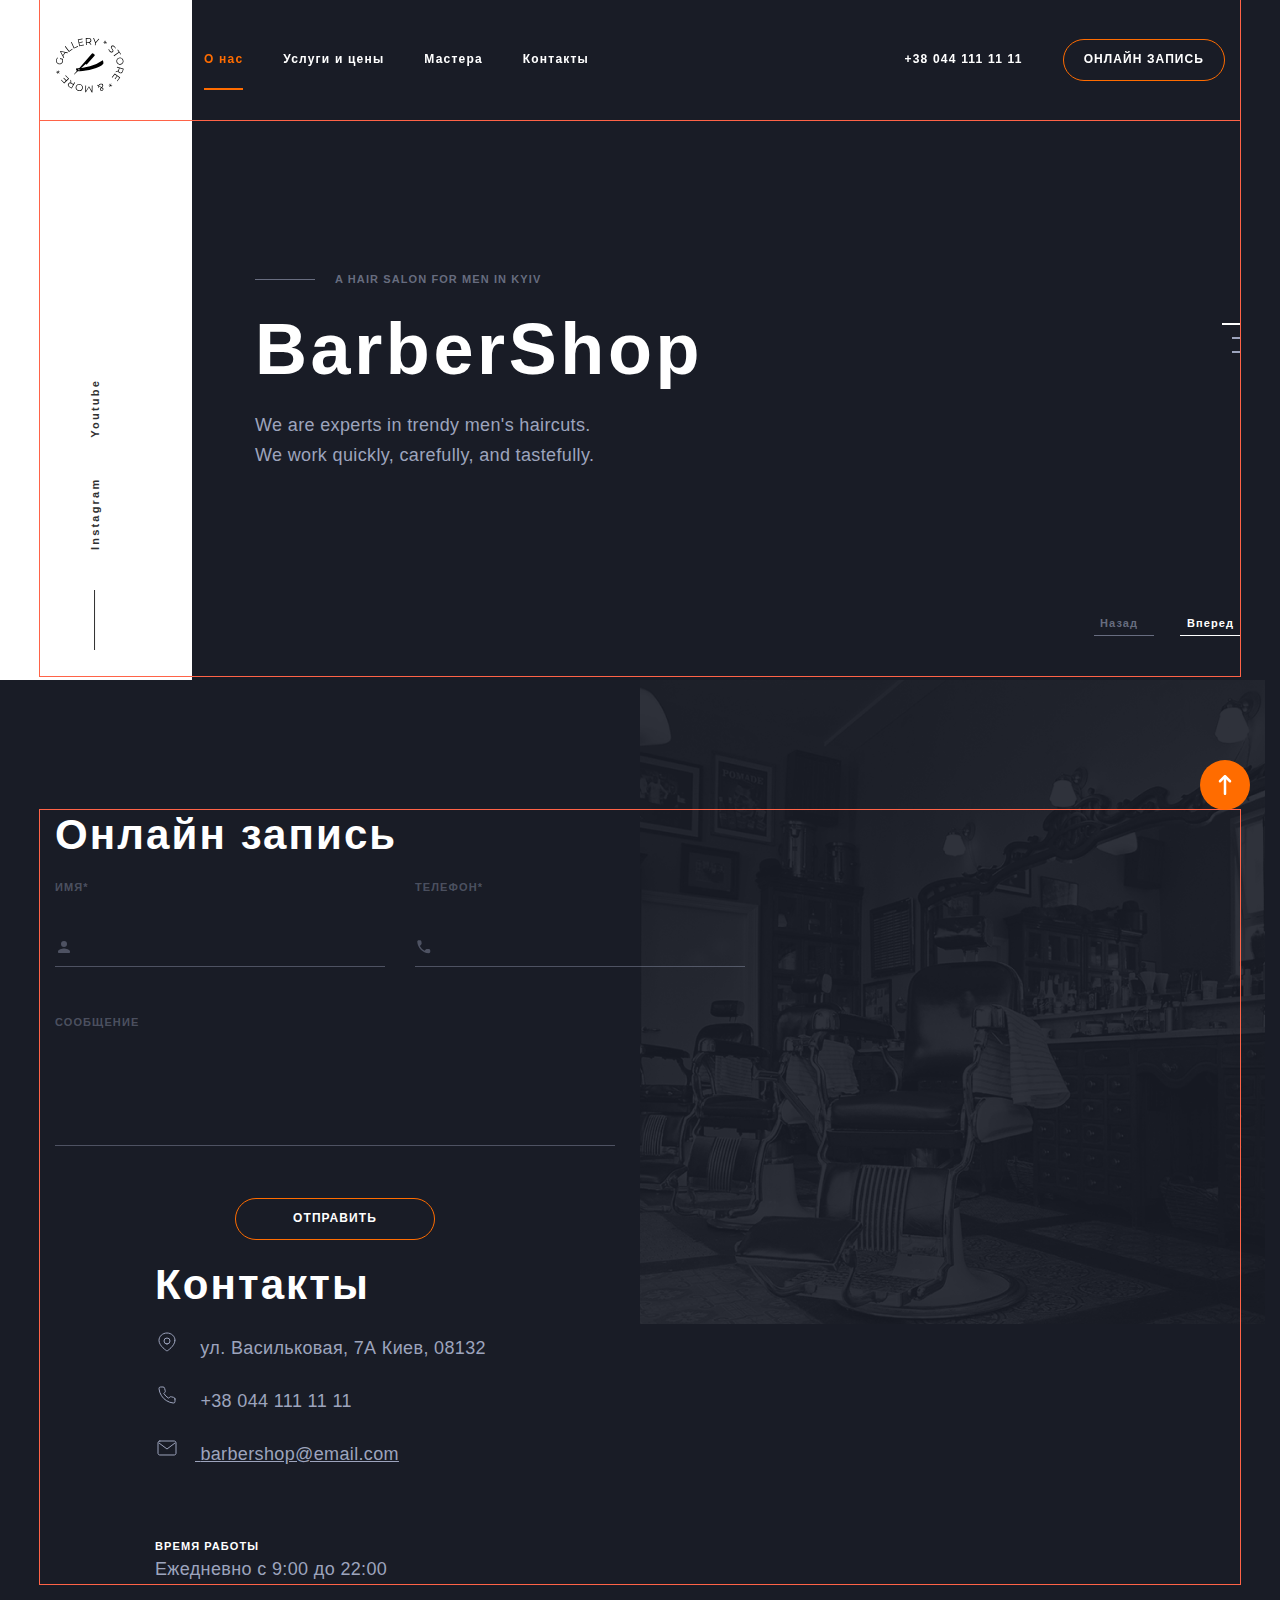
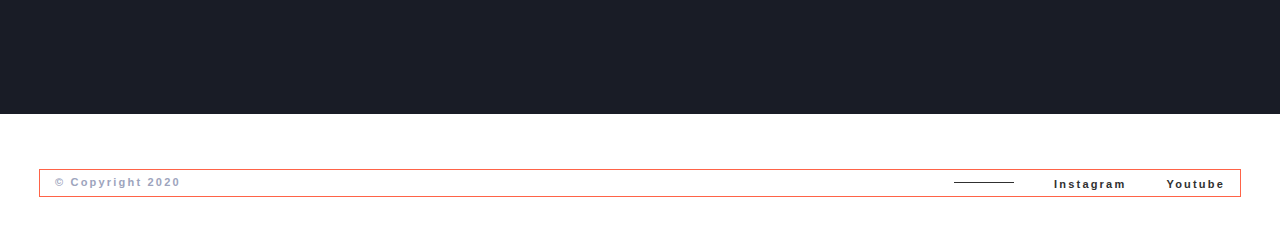
==== commit 70564bcc: "contacts" ====
--- a/index.html
+++ b/index.html
@@ -553,7 +553,7 @@
               width="18"
               height="18"
             >
-              <use href="./images/icons.svg#icon-phone2"></use>
+              <use href="./images/icons.svg#icon-phone-form"></use>
             </svg>
           </label>
         </div>
--- a/css/main.min.css
+++ b/css/main.min.css
@@ -3,5 +3,5 @@
  Consolas,  'Liberation Mono',  Menlo,- monospace;font-size:1em}small{font-size:80%}sub,sup{font-size:75%;line-height:0;position:relative;vertical-align:baseline}sub{bottom:-0.25em}sup{top:-0.5em}table{text-indent:0;border-color:inherit}button,input,optgroup,select,textarea{font-family:inherit;font-size:100%;line-height:1.15;margin:0}button,select{text-transform:none}button,[type='button'],[type='reset'],[type='submit']{-webkit-appearance:button}::-moz-focus-inner{border-style:none;padding:0}:-moz-focusring{outline:1px dotted ButtonText}:-moz-ui-invalid{box-shadow:none}legend{padding:0}progress{vertical-align:baseline}::-webkit-inner-spin-button,::-webkit-outer-spin-button{height:auto}[type='search']{-webkit-appearance:textfield;outline-offset:-2px}::-webkit-search-decoration{-webkit-appearance:none}::-webkit-file-upload-button{-webkit-appearance:button;font:inherit}summary{display:list-item}.visually-hidden{position:absolute;white-space:nowrap;width:1px;height:1px;overflow:hidden;border:0;padding:0;clip:rect(0 0 0 0);-webkit-clip-path:inset(50%);clip-path:inset(50%);margin:-1px}html{-webkit-box-sizing:border-box;box-sizing:border-box;scroll-behavior:smooth}body{background-color:var(--bg-color);color:var(--main-txt-cl);font-family:var(--main-font);font-weight:400;font-size:14px;line-height:1.86;letter-spacing:.02em}h1,h2,h3,h4,h5,h6,p{margin:0;padding:0}img{display:block;max-width:100%;height:auto}.no-scroll{overflow:hidden}.link{text-decoration:none;color:currentColor}.list{list-style:none;margin:0;padding:0}.js-no-transparency{-webkit-transition:background-color var(--transition-duration) var(--transition-timing-function),-webkit-backdrop-filter var(--transition-duration) var(--transition-timing-function);transition:background-color var(--transition-duration) var(--transition-timing-function),-webkit-backdrop-filter var(--transition-duration) var(--transition-timing-function);transition:background-color var(--transition-duration) var(--transition-timing-function),backdrop-filter var(--transition-duration) var(--transition-timing-function);transition:background-color var(--transition-duration) var(--transition-timing-function),backdrop-filter var(--transition-duration) var(--transition-timing-function),-webkit-backdrop-filter var(--transition-duration) var(--transition-timing-function);background-color:rgba(16,18,27,0.4);-webkit-backdrop-filter:blur(10px);backdrop-filter:blur(10px)}.container{padding-left:15px;padding-right:15px;margin-left:auto;margin-right:auto;outline:1px solid tomato}@media screen and (min-width: 480px){.container{width:448px}}@media screen and (min-width: 768px){.container{width:720px}}@media screen and (min-width: 1280px){.container{width:1200px}}.section{padding-top:84px;padding-bottom:84px}@media screen and (min-width: 768px){.section{padding-top:100px;padding-bottom:100px}}@media screen and (min-width: 1280px){.section{padding-top:130px;padding-bottom:130px}}.uppertitle{margin-bottom:20px;display:-webkit-box;display:-ms-flexbox;display:flex;-webkit-box-align:center;-ms-flex-align:center;align-items:center;font-weight:600;font-size:11px;line-height:1.36;letter-spacing:.1em;text-transform:uppercase}.uppertitle::before{content:'';margin-right:20px;display:block;width:60px;height:1px}.uppertitle--mode-dark{color:rgba(157,164,189,0.6)}.uppertitle--mode-dark:before{background-color:rgba(157,164,189,0.6)}.uppertitle--mode-light{color:#303030}.uppertitle--mode-light:before{background-color:#303030}.section-title{margin-bottom:20px;font-weight:700;font-size:28px;line-height:1.18;letter-spacing:.05em}@media screen and (min-width: 1280px){.section-title{font-size:42px}}.section-title--mode-light{color:#303030}.section-title--mode-dark{color:#ffffff}.subtitle{font-size:16px;line-height:1.63;letter-spacing:.02em}@media screen and (min-width: 1280px){.subtitle{font-size:18px}}.subtitle-title--mode-light{color:#555555}.subtitle-title--mode-dark{color:#9da4bd}.grid{display:-webkit-box;display:-ms-flexbox;display:flex;-ms-flex-wrap:wrap;flex-wrap:wrap;gap:var(--indent)}.grid-item{-ms-flex-preferred-size:calc((100% - var(--indent) * (var(--items)- 1)) / var(--items));flex-basis:calc((100% - var(--indent) * (var(--items)- 1)) / var(--items))}@-webkit-keyframes swing{0%{-webkit-transform:rotate(6deg);transform:rotate(6deg)}4%{-webkit-transform:rotate(-6deg);transform:rotate(-6deg)}8%{-webkit-transform:rotate(3deg);transform:rotate(3deg)}12%{-webkit-transform:rotate(-3deg);transform:rotate(-3deg)}16%{-webkit-transform:rotate(0);transform:rotate(0)}}@keyframes swing{0%{-webkit-transform:rotate(6deg);transform:rotate(6deg)}4%{-webkit-transform:rotate(-6deg);transform:rotate(-6deg)}8%{-webkit-transform:rotate(3deg);transform:rotate(3deg)}12%{-webkit-transform:rotate(-3deg);transform:rotate(-3deg)}16%{-webkit-transform:rotate(0);transform:rotate(0)}}@-webkit-keyframes expand{0%{letter-spacing:-0.6em;opacity:0}50%{opacity:0.6}100%{opacity:1}}@keyframes expand{0%{letter-spacing:-0.6em;opacity:0}50%{opacity:0.6}100%{opacity:1}}@-webkit-keyframes fade-left-to-right{from{-webkit-transform:translateX(-250px);transform:translateX(-250px);opacity:0}to{-webkit-transform:translateX(0);transform:translateX(0);opacity:1}}@keyframes fade-left-to-right{from{-webkit-transform:translateX(-250px);transform:translateX(-250px);opacity:0}to{-webkit-transform:translateX(0);transform:translateX(0);opacity:1}}@-webkit-keyframes fade-bootom-to-top{from{-webkit-transform:translateY(-150px);transform:translateY(-150px);opacity:0}to{-webkit-transform:translateY(0);transform:translateY(0);opacity:1}}@keyframes fade-bootom-to-top{from{-webkit-transform:translateY(-150px);transform:translateY(-150px);opacity:0}to{-webkit-transform:translateY(0);transform:translateY(0);opacity:1}}.navigation__list{display:-webkit-box;display:-ms-flexbox;display:flex;-webkit-box-align:center;-ms-flex-align:center;align-items:center}@media screen and (max-width: 767.98px){.navigation__list{display:none}}@media screen and (min-width: 768px) and (max-width: 1279.98px){.navigation__list{margin-left:40px}}@media screen and (min-width: 1280px){.navigation__list{margin-left:80px}}.navigation__item:not(:last-child){margin-right:40px}.navigation__link{position:relative;display:block;padding:52px 0 52px 0;font-weight:600;font-size:12px;line-height:1.33;letter-spacing:0.1em;color:var(--secondary-txt-cl);-webkit-transition:color var(--transition-duration) var(--transition-timing-function);transition:color var(--transition-duration) var(--transition-timing-function)}.navigation__link:hover,.navigation__link:focus{color:var(--accent-cl)}.navigation__link.current{color:var(--accent-cl)}.navigation__link.current::after{position:absolute;bottom:30px;left:0;content:'';display:block;width:100%;height:2px;background-color:var(--accent-cl)}.btn{padding:12px 20px;max-width:200px;min-width:160px;min-height:40px;font-family:inherit;font-weight:600;font-size:12px;line-height:1.33;letter-spacing:0.09em;text-transform:uppercase;border:1px solid var(--accent-cl);border-radius:25px;background-color:transparent;cursor:pointer;-webkit-transition:color var(--transition-duration) var(--transition-timing-function),background-color var(--transition-duration) var(--transition-timing-function);transition:color var(--transition-duration) var(--transition-timing-function),background-color var(--transition-duration) var(--transition-timing-function)}.btn:hover,.btn:focus{color:var(--secondary-txt-cl);background-color:var(--accent-cl)}.btn--mode-light{color:var(--btn-dark-cl)}.btn--mode-dark{color:var(--secondary-txt-cl)}.scroll-to-top{position:fixed;bottom:90px;right:30px;display:-webkit-box;display:-ms-flexbox;display:flex;-webkit-box-align:center;-ms-flex-align:center;align-items:center;-webkit-box-pack:center;-ms-flex-pack:center;justify-content:center;width:50px;height:50px;background-color:#ff6c00;border:none;border-radius:50%;cursor:pointer;-webkit-animation:slide-top 1s linear 2s infinite alternate both;animation:slide-top 1s linear 2s infinite alternate both}.arrow-top{fill:#fff}.backdrop{position:fixed;top:0;left:0;z-index:100;width:100%;height:100%;background-color:rgba(0,0,0,0.2);-webkit-transition:opacity var(--transition-duration) var(--transition-timing-function),visibility var(--transition-duration) var(--transition-timing-function),-webkit-transform var(--transition-duration) var(--transition-timing-function);transition:opacity var(--transition-duration) var(--transition-timing-function),visibility var(--transition-duration) var(--transition-timing-function),-webkit-transform var(--transition-duration) var(--transition-timing-function);transition:opacity var(--transition-duration) var(--transition-timing-function),transform var(--transition-duration) var(--transition-timing-function),visibility var(--transition-duration) var(--transition-timing-function);transition:opacity var(--transition-duration) var(--transition-timing-function),transform var(--transition-duration) var(--transition-timing-function),visibility var(--transition-duration) var(--transition-timing-function),-webkit-transform var(--transition-duration) var(--transition-timing-function)}.backdrop.is-hidden{opacity:0;visibility:hidden;pointer-events:none}.modal-wrapper{position:absolute;top:50%;left:50%;padding:25px;width:500px;background-color:var(--main-bg-cl);border-radius:2%;-webkit-transform:translate(-50%, -50%);transform:translate(-50%, -50%);-webkit-transition:-webkit-transform var(--transition-duration) var(--transition-timing-function);transition:-webkit-transform var(--transition-duration) var(--transition-timing-function);transition:transform var(--transition-duration) var(--transition-timing-function);transition:transform var(--transition-duration) var(--transition-timing-function), -webkit-transform var(--transition-duration) var(--transition-timing-function)}.backdrop.is-hidden .modal-wrapper{-webkit-transform:translate(-50%, -50%) scale(0.4);transform:translate(-50%, -50%) scale(0.4);opacity:0}.backdrop .modal-wrapper{-webkit-transform:translate(-50%, -50%) scale(1);transform:translate(-50%, -50%) scale(1);opacity:1}.modal-btn{position:absolute;top:10px;right:10px;display:-webkit-box;display:-ms-flexbox;display:flex;-webkit-box-pack:center;-ms-flex-pack:center;justify-content:center;-webkit-box-align:center;-ms-flex-align:center;align-items:center;padding:0;width:30px;height:30px;border-radius:50%;background-color:transparent;border:1px solid var(--btn-dark-cl);cursor:pointer;-webkit-transition:border var(--transition-duration) var(--transition-timing-function);transition:border var(--transition-duration) var(--transition-timing-function)}.modal-btn:hover,.modal-btn:focus{border:1px solid var(--accent-cl)}.modal-title{display:block;margin-bottom:25px;font-weight:400;font-size:20px;line-height:1.67;text-align:center;text-transform:uppercase;letter-spacing:0.03em;color:currentColor}.modal-form__group{position:relative;display:block;margin-bottom:20px}.modal-form__label{position:relative;display:inline-block;font-size:14px}.modal-form__label::before{content:"\002A";position:absolute;top:0;right:-12px;color:red}.modal-form__input{width:100%;padding:12px 40px;border-radius:5px;border:1px solid #191c26;outline:transparent}.modal-form__input:invalid:not(:placeholder-shown){border-color:#e22f37}.modal-form__input:valid:not(:placeholder-shown){border-color:#69e883}.modal-form__icon{position:absolute;bottom:12px;left:10px;fill:var(--btn-dark-cl);-webkit-transition:fill var(--transition-duration) var(--transition-timing-function);transition:fill var(--transition-duration) var(--transition-timing-function)}.modal-form__input:valid:not(:placeholder-shown) ~ .modal-form__icon{fill:#69e883}.modal-form__input:focus ~ .modal-form__icon{fill:#ffc039}.modal-form__input:invalid:not(:placeholder-shown) ~ .modal-form__icon{fill:#e22f37}.modal-form__alert{position:absolute;bottom:-22px;left:10px;display:-webkit-box;display:-ms-flexbox;display:flex;-webkit-box-align:center;-ms-flex-align:center;align-items:center;-ms-flex-pack:distribute;justify-content:space-around;width:90%;font-size:10px;opacity:0;-webkit-transition:opacity var(--transition-duration) var(--transition-timing-function);transition:opacity var(--transition-duration) var(--transition-timing-function)}.modal-form__alert--error{color:#e22f37}.modal-form__alert--warning{color:#ffc039}.modal-form__alert__icon{position:absolute;right:10px;bottom:12px;display:-webkit-inline-box;display:-ms-inline-flexbox;display:inline-flex;fill:currentColor;opacity:0;-webkit-transform:scale(0.3);transform:scale(0.3);-webkit-transition:fill var(--transition-duration) var(--transition-timing-function);transition:fill var(--transition-duration) var(--transition-timing-function)}.modal-form__alert-icon--warning{fill:#ffc039}.modal-form__alert-icon--error{fill:#e22f37}.modal-form__input:focus ~ .modal-form__alert--warning,.modal-form__input:focus ~ .modal-form__alert-icon--warning{letter-spacing:0.01em;opacity:1;-webkit-transform:scale(1);transform:scale(1)}.modal-form__input:not(:placeholder-shown) ~ .modal-form__alert--warning,.modal-form:not(:placeholder-shown) ~ .modal-form__alert-icon--warning{opacity:0}.modal-form__input:invalid:not(:placeholder-shown) ~ .modal-form__alert--error,.modal-form__input:invalid:not(:placeholder-shown) ~ .modal-form__alert-icon--error{letter-spacing:0.01em;opacity:1;-webkit-transform:scale(1);transform:scale(1)}.modal-form__pay-type{display:-webkit-box;display:-ms-flexbox;display:flex;-webkit-box-align:center;-ms-flex-align:center;align-items:center}.modal-form__pay-group:not(:last-child){margin-right:20px}.modal-form__pay-option{fill:var(--accent-cl);-webkit-filter:grayscale(1);filter:grayscale(1);-webkit-transition:-webkit-filter var(--transition-duration) var(--transition-timing-function);transition:-webkit-filter var(--transition-duration) var(--transition-timing-function);transition:filter var(--transition-duration) var(--transition-timing-function);transition:filter var(--transition-duration) var(--transition-timing-function), -webkit-filter var(--transition-duration) var(--transition-timing-function)}.modal-form__checkbox:checked+.modal-form__pay-option{-webkit-filter:grayscale(0);filter:grayscale(0)}.modal-form__policy-group{display:-webkit-box;display:-ms-flexbox;display:flex;-webkit-box-align:center;-ms-flex-align:center;align-items:center;-webkit-box-pack:center;-ms-flex-pack:center;justify-content:center;margin-bottom:20px}.modal-form__custom-checkbox{width:20px;height:20px;display:-webkit-box;display:-ms-flexbox;display:flex;-webkit-box-align:center;-ms-flex-align:center;align-items:center;-webkit-box-pack:center;-ms-flex-pack:center;justify-content:center;margin-right:10px;outline:2px solid var(--accent-cl);border-radius:4px;outline-offset:-2px}.modal-form__custom-checkbox-icon{opacity:0;fill:var(--main-bg-cl);-webkit-transition:opacity var(--transition-duration) var(--transition-timing-function),background-color var(--transition-duration) var(--transition-timing-function);transition:opacity var(--transition-duration) var(--transition-timing-function),background-color var(--transition-duration) var(--transition-timing-function)}.modal-form__checkbox:checked+.modal-form__custom-checkbox{background-color:var(--accent-cl)}.modal-form__checkbox:checked+.modal-form__custom-checkbox .modal-form__custom-checkbox-icon{opacity:1}.modal-form__link{color:var(--accent-cl)}.modal-form__policy-description{font-size:14px}.modal-form__submit-btn{display:block;margin:0 auto;-webkit-transition:background-color var(--transition-duration) var(--transition-timing-function);transition:background-color var(--transition-duration) var(--transition-timing-function)}.contact-form__group{position:relative;padding-top:20px}.contact-form__label{position:absolute;left:0;top:0;font-weight:600;font-size:11px;line-height:1.36;letter-spacing:.1em;text-transform:uppercase;color:rgba(157,164,189,0.4);-webkit-transition:color var(--transition-duration) var(--transition-timing-function),-webkit-transform var(--transition-duration) var(--transition-timing-function);transition:color var(--transition-duration) var(--transition-timing-function),-webkit-transform var(--transition-duration) var(--transition-timing-function);transition:transform var(--transition-duration) var(--transition-timing-function),color var(--transition-duration) var(--transition-timing-function);transition:transform var(--transition-duration) var(--transition-timing-function),color var(--transition-duration) var(--transition-timing-function),-webkit-transform var(--transition-duration) var(--transition-timing-function)}.contact-form__input:focus+.contact-form__label,.contact-form__input:not(:placeholder-shown){-webkit-transform:translateY(0);transform:translateY(0);color:var(--main-bg-cl)}.contact-form__input{width:100%;margin-bottom:44px;color:#FFFFFF;background-color:transparent;padding:5px;padding-left:25px;border:0;border-bottom:1px solid rgba(157,164,189,0.4);outline:transparent;-webkit-transition:border-color var(--transition-duration) var(--transition-timing-function);transition:border-color var(--transition-duration) var(--transition-timing-function)}.contact-form__input:focus,.contact-form .contact-form__input:not(:placeholder-shown){border-bottom:1px solid #F7F7F7}.contact-form__input::-webkit-input-placeholder{opacity:0}.contact-form__input:-ms-input-placeholder{opacity:0}.contact-form__input::-ms-input-placeholder{opacity:0}.contact-form__input::placeholder{opacity:0}.contact-form__icon{position:absolute;top:20%;left:0;fill:rgba(157,164,189,0.4)}.contact-form__input:focus ~ .contact-form__icon,.contact-form__input:not(:placeholder-shown){fill:var(--main-bg-cl)}.contact-form__message{position:relative;width:100%;margin-bottom:44px}.contact-form__label{position:absolute;left:0;-webkit-transition:color var(--transition-duration) var(--transition-timing-function);transition:color var(--transition-duration) var(--transition-timing-function)}.contact-form__message-input:focus+.contact-form__label,.contact-form__message-input:not(:placeholder-shown){color:var(--main-bg-cl)}.contact-form__message-input{padding:5px;background-color:transparent;border:0;border-bottom:1px solid rgba(157,164,189,0.4);width:100%;resize:none;outline:transparent;color:var(--main-bg-cl);-webkit-transition:border-color var(--transition-duration) var(--transition-timing-function);transition:border-color var(--transition-duration) var(--transition-timing-function)}.contact-form__message-input:focus,.contact-form__message-input:not(:placeholder-shown){border-bottom:1px solid #F7F7F7}.contact-form__message-input::-webkit-input-placeholder{opacity:0}.contact-form__message-input:-ms-input-placeholder{opacity:0}.contact-form__message-input::-ms-input-placeholder{opacity:0}.contact-form__message-input::placeholder{opacity:0}.contact-form__bnt{display:block;margin-left:auto;margin-right:auto;margin-bottom:20px;min-width:200px;-webkit-transition:background-color var(--transition-duration) var(--transition-timing-function);transition:background-color var(--transition-duration) var(--transition-timing-function)}@media screen and (max-width: 767.98px){.slider{display:none}}.slider__controls{position:absolute;right:39px;bottom:40px;display:-webkit-box;display:-ms-flexbox;display:flex;-webkit-box-align:center;-ms-flex-align:center;align-items:center}@media screen and (min-width: 1280px){.slider__controls{right:0;bottom:40px}}.slider__item-controls:not(:last-child){margin-right:26px}.slider__btn{width:60px;height:24px;font-weight:600;font-size:11px;line-height:1.36;text-align:right;letter-spacing:0.1em;color:var(--main-bg-cl);background-color:transparent;cursor:pointer;border:0;border-bottom:1px solid var(--main-bg-cl)}.slider__btn--disable{text-align:left;color:var(--uppertitle);border-bottom:1px solid var(--uppertitle);position:relative;top:0px}.slider__pagination{position:absolute;top:50%;right:39px;-webkit-transform:translateY(-50%);transform:translateY(-50%);-webkit-box-orient:vertical;-webkit-box-direction:normal;-ms-flex-direction:column;flex-direction:column;width:18px}@media screen and (min-width: 1280px){.slider__pagination{right:0}}.slider__item{margin-left:auto;margin-bottom:12px;width:8px;height:2px;background-color:#9da4bd}.slider__item:last-child{margin-bottom:0}.slider__item--active{width:100%;background-color:var(--main-bg-cl)}.social-links-list:before{content:'';display:block;width:60px;height:1px;margin-right:40px;background-color:var(--btn-dark-cl)}.social-links-item:not(:last-child){margin-right:40px}.social-links-item-link{font-weight:600;font-size:11px;line-height:1.36;letter-spacing:0.2em;color:var(--btn-dark-cl);-webkit-transition:color var(--transition-duration) var(--transition-timing-function);transition:color var(--transition-duration) var(--transition-timing-function)}.social-links-item-link:hover,.social-links-item-link:focus{color:var(--accent-cl)}.chat-menu{position:fixed;right:30px;bottom:90px}.chat-menu__btn{position:relative;width:50px;height:50px;border-radius:50%;background-image:url(https://gist.githubusercontent.com/yazdipour/91dea3fdf97dba702ed89a6a1b9a98a7/raw/8c4870d4fda64c6f8dbf9d12d579d1ad66c3f360/rainbowcat.gif);background-position:center;background-size:contain;background-repeat:no-repeat;cursor:pointer;z-index:10}.chat-menu__list{position:absolute;top:2px;left:50%;-webkit-transform:translateX(-50%);transform:translateX(-50%)}.chat-menu__item{position:absolute;top:0;left:50%;-webkit-transform:translateX(-50%);transform:translateX(-50%)}.chat-menu__btn:hover ~ .chat-menu__list .chat-menu__item{-webkit-transform:translateY(calc(var(--item) * -30px)) translateX(-50%);transform:translateY(calc(var(--item) * -30px)) translateX(-50%)}.chat-menu__icon{fill:var(--accent-cl)}.mobile-menu{position:fixed;z-index:9;top:0;right:0;width:337px;height:100%;padding:40px;-webkit-box-orient:vertical;-webkit-box-direction:normal;-ms-flex-direction:column;flex-direction:column;background-color:#fff;display:none}.mobile-menu____contact{margin-top:auto}@media screen and (max-width: 767.98px){.mobile-menu.is-open{display:-webkit-box;display:-ms-flexbox;display:flex}}.header{position:fixed;top:0;width:100vw;z-index:10}.header__container{display:-webkit-box;display:-ms-flexbox;display:flex;-webkit-box-align:center;-ms-flex-align:center;align-items:center;position:relative}.logo{margin-top:20px}@media screen and (max-width: 767.98px){.logo__svg{fill:var(--main-bg-cl)}}.menu-button{position:absolute;z-index:10;top:0;bottom:0;right:30px;border:0;background-color:transparent;fill:white}@media screen and (min-width: 768px){.menu-button{display:none}}.menu-button:hover .icon-menu,.menu-button:focus .icon-menu{fill:var(--accent-cl)}.menu-button:hover .icon-cross,.menu-button:focus .icon-cross{fill:var(--accent-cl)}.icon-cross{display:none}.menu-button.is-open .icon-cross{display:block}.menu-button.is-open .icon-menu{display:none}.header__group{display:-webkit-box;display:-ms-flexbox;display:flex;-webkit-box-align:center;-ms-flex-align:center;align-items:center;margin-left:auto}@media screen and (max-width: 767.98px){.header__group{display:none}}@media screen and (min-width: 768px) and (max-width: 1279.98px){.header__group{-webkit-box-orient:vertical;-webkit-box-direction:reverse;-ms-flex-direction:column-reverse;flex-direction:column-reverse}}.header__phone{display:block;color:var(--secondary-txt-cl);font-weight:600;font-size:12px;line-height:.11;letter-spacing:.1em;text-decoration:none;-webkit-transition:color var(--transition-duration) var(--transition-timing-function);transition:color var(--transition-duration) var(--transition-timing-function)}@media screen and (min-width: 768px) and (max-width: 1279.98px){.header__phone{margin-top:20px}}@media screen and (min-width: 1280px){.header__phone{margin-right:40px}}.header__phone:hover,.header__phone:focus{color:var(--accent-cl)}.header__btn{-webkit-animation:swing 6s ease-in-out infinite forwards;animation:swing 6s ease-in-out infinite forwards}.hero{max-width:480px;min-height:580px;margin:0 auto;background-color:var(--dark-bg-cl);background-image:url("../images/slider/slider-img-3.jpg"),-webkit-gradient(linear, left top, right top, color-stop(12%, #fff), color-stop(12%, #191C26));background-image:url("../images/slider/slider-img-3.jpg"),linear-gradient(to right, #fff 12%, #191C26 12%);background-size:480px 680px, contain;background-position:top right, center;background-repeat:no-repeat}@media screen and (min-width: 768px){.hero{min-height:680px;max-width:720px;background-image:url("../images/slider/slider-img-3.jpg"),-webkit-gradient(linear, left top, right top, color-stop(15%, #fff), color-stop(15%, #191C26));background-image:url("../images/slider/slider-img-3.jpg"),linear-gradient(to right, #fff 15%, #191C26 15%);background-size:615px 680px, contain}}@media screen and (min-width: 1280px){.hero{max-width:1280px;background-size:1125px 680px, contain}}.hero__container{display:-webkit-box;display:-ms-flexbox;display:flex;position:relative}.hero__left-side{display:-webkit-box;display:-ms-flexbox;display:flex;-webkit-box-align:end;-ms-flex-align:end;align-items:flex-end;width:100px}@media screen and (max-width: 767.98px){.hero__left-side{display:none}}.hero__list{display:-webkit-box;display:-ms-flexbox;display:flex;-webkit-box-align:center;-ms-flex-align:center;align-items:center;-webkit-transform:rotate(-90deg) translateY(100%);transform:rotate(-90deg) translateY(100%);-webkit-transform-origin:left top;transform-origin:left top}.hero__list::before{content:'';display:block;width:60px;border-bottom:1px solid;margin-right:40px;color:var(--btn-dark-cl)}.hero__item:not(:last-child){margin-right:40px}.hero__link{font-weight:600;font-size:11px;line-height:1.36;letter-spacing:0.2em;color:var(--btn-dark-cl);-webkit-transition:var(--transition-duration) var(--transition-timing-function);transition:var(--transition-duration) var(--transition-timing-function)}.hero__link:hover,.hero__link:focus{color:var(--accent-cl)}.hero__group{-webkit-box-flex:1;-ms-flex-positive:1;flex-grow:1;margin-left:31px;margin-top:208px;margin-bottom:183px}@media screen and (min-width: 768px){.hero__group{margin-top:272px;margin-left:120px;margin-bottom:181px}}@media screen and (min-width: 1280px){.hero__group{margin-left:100px;margin-bottom:206px}}.hero__uppertitle{-webkit-animation:fade-left-to-right 0.6s var(--transition-timing-function);animation:fade-left-to-right 0.6s var(--transition-timing-function)}.hero__subtitle{width:476px;-webkit-animation:fade-bootom-to-top 2s var(--transition-timing-function);animation:fade-bootom-to-top 2s var(--transition-timing-function)}.main-title{margin-bottom:20px;font-weight:700;font-size:48px;line-height:1.17;letter-spacing:.05em;color:var(--main-bg-cl);-webkit-animation:fade-left-to-right 1s ease-out;animation:fade-left-to-right 1s ease-out}@media screen and (min-width: 1280px){.main-title{font-size:72px}}@media screen and (min-width: 768px){.about__container{display:-webkit-box;display:-ms-flexbox;display:flex}}@media screen and (max-width: 767.98px){.about-list{display:none}}@media screen and (min-width: 768px){.about-list{margin-right:30px}}@media screen and (min-width: 1280px){.about-list{display:-webkit-box;display:-ms-flexbox;display:flex;margin-right:64px}}@media screen and (min-width: 768px) and (max-width: 1279.98px){.about-list__item:not(:last-child){margin-right:30px}}.about-list__item{overflow:hidden}@media screen and (min-width: 1280px){.about-list__item{margin-right:30px}}.about-list__img{-webkit-transition:-webkit-transform var(--transition-duration) var(--transition-timing-function);transition:-webkit-transform var(--transition-duration) var(--transition-timing-function);transition:transform var(--transition-duration) var(--transition-timing-function);transition:transform var(--transition-duration) var(--transition-timing-function), -webkit-transform var(--transition-duration) var(--transition-timing-function)}.about-list__item:hover .about-list__img{-webkit-transform:scale(1.15);transform:scale(1.15)}@media screen and (min-width: 768px){.about__group{width:330px}}@media screen and (min-width: 1280px){.about__group{width:500px}}.about__subtitle{margin-bottom:20px}.about__description{margin-bottom:40px}.services{max-width:1280px;margin-left:auto;margin-right:auto;background-image:url("../images/price/bg.png");background-repeat:no-repeat;background-size:cover;background-color:#111319;background-position:center}.price-list{-webkit-box-align:center;-ms-flex-align:center;align-items:center;margin-bottom:50px;background:-webkit-gradient(linear, left top, left bottom, from(#171a24), to(rgba(23,26,36,0.2)));background:linear-gradient(180deg, #171a24 0%, rgba(23,26,36,0.2) 100%);font-size:14px;padding:30px 30px;padding-bottom:0}@media screen and (min-width: 1280px){.price-list{display:-webkit-box;display:-ms-flexbox;display:flex;background:transparent;padding:0}}@media screen and (min-width: 1280px){.price-list__item{width:calc(100%/2)}}@media screen and (min-width: 1280px){.price-list__item--left-side{background:-webkit-gradient(linear, left top, left bottom, from(#171a24), to(rgba(23,26,36,0.2)));background:linear-gradient(180deg, #171a24 0%, rgba(23,26,36,0.2) 100%)}}@media screen and (min-width: 1280px){.price-list__item--right-side{background:-webkit-gradient(linear, left top, left bottom, from(#090b13), to(rgba(9,11,19,0.2)));background:linear-gradient(180deg, #090b13 0%, rgba(9,11,19,0.2) 100%)}}.price-list__inner-list{width:100%;height:100%;display:block;padding-bottom:20px}@media screen and (min-width: 1280px){.price-list__inner-list{padding:30px 40px}}.price-list__inner-item{display:-webkit-box;display:-ms-flexbox;display:flex;-webkit-box-align:baseline;-ms-flex-align:baseline;align-items:baseline;font-weight:400;font-size:18px;line-height:1.67;letter-spacing:0.02em;color:var(--services-txt-cl)}.price-list__inner-item:not(:last-child){margin-bottom:20px}.price-list__inner-item span:last-of-type{-webkit-box-ordinal-group:3;-ms-flex-order:2;order:2}.price-list__inner-item::after{content:'';-webkit-box-flex:1;-ms-flex-positive:1;flex-grow:1;-webkit-box-ordinal-group:2;-ms-flex-order:1;order:1;height:1px;margin-left:6px;margin-right:6px;background-color:rgba(157,164,189,0.12)}.services__btn{display:block;margin-left:auto;margin-right:auto}.benefits{background-color:var(--main-bg-cl)}.benefits__container{display:-webkit-box;display:-ms-flexbox;display:flex;-webkit-box-pack:center;-ms-flex-pack:center;justify-content:center;-webkit-box-orient:vertical;-webkit-box-direction:reverse;-ms-flex-direction:column-reverse;flex-direction:column-reverse}@media screen and (min-width: 1280px){.benefits__container{-webkit-box-orient:horizontal;-webkit-box-direction:normal;-ms-flex-direction:row;flex-direction:row}}.benefits-list{width:370px;display:-webkit-box;display:-ms-flexbox;display:flex;-ms-flex-wrap:wrap;flex-wrap:wrap;-webkit-box-align:start;-ms-flex-align:start;align-items:flex-start;margin-left:auto}.benefits-list__item{width:170px;padding:20px;background-color:var(--secondary-bg-cl)}.benefits-list__item:nth-child(2n){margin-left:30px;margin-top:30px}.benefits-list__amount{position:relative;margin-bottom:6px;font-weight:700;font-size:42px;line-height:1.36;text-align:center;letter-spacing:0.05em;color:var(--btn-dark-cl)}.benefits-list__amount--decor{position:absolute;top:0;right:0;font-weight:600;font-size:16px;line-height:1.38;text-align:center;color:var(--accent-cl)}.benefits-list__text{font-weight:600;font-size:11px;line-height:1.36;letter-spacing:normal;text-align:center;color:var(--btn-dark-cl)}.benefits-group{width:500px;margin-bottom:44px}@media screen and (min-width: 1280px){.benefits-group{margin-left:130px}}.member{background-color:var(--secondary-bg-cl);-webkit-box-pack:center;-ms-flex-pack:center;justify-content:center}.member__item{--items:1}@media screen and (min-width: 1280px){.member__item{--items:3}}.member__img{margin-bottom:30px}.member__title{font-weight:400;font-size:18px;line-height:1.39;letter-spacing:.02em;text-align:center;color:var(--btn-dark-cl);margin-bottom:8px}.member__position{font-weight:400;font-size:14px;line-height:1.36;letter-spacing:.02em;text-align:center;color:var(--accent-cl);margin-bottom:30px}.socials{display:-webkit-box;display:-ms-flexbox;display:flex;-webkit-box-pack:center;-ms-flex-pack:center;justify-content:center;-webkit-box-align:center;-ms-flex-align:center;align-items:center}.socials__item:not(:last-child){margin-right:10px}.socials__link{display:-webkit-box;display:-ms-flexbox;display:flex;-webkit-box-align:center;-ms-flex-align:center;align-items:center;-webkit-box-pack:center;-ms-flex-pack:center;justify-content:center;width:44px;height:44px;background-color:var(--main-bg-cl);color:var(--btn-dark-cl);border-radius:50%;-webkit-transition:fill var(--transition-duration) var(--transition-timing-function),color var(--transition-duration) var(--transition-timing-function);transition:fill var(--transition-duration) var(--transition-timing-function),color var(--transition-duration) var(--transition-timing-function)}.socials__link:hover,.socials__link:focus{color:var(--accent-cl)}.socials__icon{fill:currentColor}.gallery{background-color:var(--main-bg-cl)}.gallery__uppertitle{margin-bottom:44px}.gallery-list{-webkit-box-pack:center;-ms-flex-pack:center;justify-content:center}.gallery-list__item{position:relative;--items: 1}@media screen and (min-width: 768px){.gallery-list__item{--items: 1}}@media screen and (min-width: 1280px){.gallery-list__item{--items: 4}}.gallery-list__item::before{position:absolute;left:0;top:0;content:' ';display:block;width:100%;height:100%}.contacts{background-color:var(--dark-bg-cl);background-image:url("../images/contact/Bg.png");background-repeat:no-repeat;background-position:top left calc(50% + 312px)}.contact__time-title{font-weight:600;font-size:11px;line-height:1.36;letter-spacing:.1em;text-transform:uppercase;color:var(--secondary-txt-cl)}.contact__time{font-weight:400;font-size:18px;line-height:1.67;letter-spacing:.02em;color:var(--services-txt-cl)}.contact--left-side{background-color:var(--dark-bg-cl);width:418px}@media screen and (min-width: 1280px){.contact--left-side{width:560px}}.contact__section-title{text-align:center;margin-bottom:60px}@media screen and (min-width: 768px){.contact__section-title{text-align:left}}.contact--right-side{margin-left:100px}.icons-list{font-weight:400;font-size:18px;font-style:normal;line-height:1.67;letter-spacing:0.02em;color:var(--services-txt-cl)}.icons-list__item:not(:last-child){margin-bottom:20px}.icons-list__item:nth-last-child(1){margin-bottom:70px;text-decoration:underline}.icons-list__icon{margin-right:16px;fill:transparent}.footer{background-color:var(--main-bg-cl);padding-top:56px;padding-bottom:56px}.footer__container{display:-webkit-box;display:-ms-flexbox;display:flex;-webkit-box-align:center;-ms-flex-align:center;align-items:center}.footer__copyright{font-weight:600;font-size:11px;line-height:1.36;letter-spacing:0.2em;color:var(--services-txt-cl)}.footer-links{display:-webkit-box;display:-ms-flexbox;display:flex;-webkit-box-align:center;-ms-flex-align:center;align-items:center;margin-left:auto}.footer-links::before{content:'';display:block;width:60px;border-bottom:1px solid;margin-right:40px;color:var(--btn-dark-cl)}.footer-links__item:not(:last-child){margin-right:40px}.footer-links__link{font-weight:600;font-size:11px;line-height:1.36;letter-spacing:0.2em;color:var(--btn-dark-cl)}.footer-links__link:hover,.footer-links__link:focus{color:var(--accent-cl)}
+ monospace;font-size:1em}small{font-size:80%}sub,sup{font-size:75%;line-height:0;position:relative;vertical-align:baseline}sub{bottom:-0.25em}sup{top:-0.5em}table{text-indent:0;border-color:inherit}button,input,optgroup,select,textarea{font-family:inherit;font-size:100%;line-height:1.15;margin:0}button,select{text-transform:none}button,[type='button'],[type='reset'],[type='submit']{-webkit-appearance:button}::-moz-focus-inner{border-style:none;padding:0}:-moz-focusring{outline:1px dotted ButtonText}:-moz-ui-invalid{box-shadow:none}legend{padding:0}progress{vertical-align:baseline}::-webkit-inner-spin-button,::-webkit-outer-spin-button{height:auto}[type='search']{-webkit-appearance:textfield;outline-offset:-2px}::-webkit-search-decoration{-webkit-appearance:none}::-webkit-file-upload-button{-webkit-appearance:button;font:inherit}summary{display:list-item}.visually-hidden{position:absolute;white-space:nowrap;width:1px;height:1px;overflow:hidden;border:0;padding:0;clip:rect(0 0 0 0);-webkit-clip-path:inset(50%);clip-path:inset(50%);margin:-1px}html{-webkit-box-sizing:border-box;box-sizing:border-box;scroll-behavior:smooth}body{background-color:var(--bg-color);color:var(--main-txt-cl);font-family:var(--main-font);font-weight:400;font-size:14px;line-height:1.86;letter-spacing:.02em}h1,h2,h3,h4,h5,h6,p{margin:0;padding:0}img{display:block;max-width:100%;height:auto}.no-scroll{overflow:hidden}.link{text-decoration:none;color:currentColor}.list{list-style:none;margin:0;padding:0}.js-no-transparency{-webkit-transition:background-color var(--transition-duration) var(--transition-timing-function),-webkit-backdrop-filter var(--transition-duration) var(--transition-timing-function);transition:background-color var(--transition-duration) var(--transition-timing-function),-webkit-backdrop-filter var(--transition-duration) var(--transition-timing-function);transition:background-color var(--transition-duration) var(--transition-timing-function),backdrop-filter var(--transition-duration) var(--transition-timing-function);transition:background-color var(--transition-duration) var(--transition-timing-function),backdrop-filter var(--transition-duration) var(--transition-timing-function),-webkit-backdrop-filter var(--transition-duration) var(--transition-timing-function);background-color:rgba(16,18,27,0.4);-webkit-backdrop-filter:blur(10px);backdrop-filter:blur(10px)}.container{padding-left:15px;padding-right:15px;margin-left:auto;margin-right:auto;outline:1px solid tomato}@media screen and (min-width: 480px){.container{width:448px}}@media screen and (min-width: 768px){.container{width:720px}}@media screen and (min-width: 1280px){.container{width:1200px}}.section{padding-top:84px;padding-bottom:84px}@media screen and (min-width: 768px){.section{padding-top:100px;padding-bottom:100px}}@media screen and (min-width: 1280px){.section{padding-top:130px;padding-bottom:130px}}.uppertitle{margin-bottom:20px;display:-webkit-box;display:-ms-flexbox;display:flex;-webkit-box-align:center;-ms-flex-align:center;align-items:center;font-weight:600;font-size:11px;line-height:1.36;letter-spacing:.1em;text-transform:uppercase}.uppertitle::before{content:'';margin-right:20px;display:block;width:60px;height:1px}.uppertitle--mode-dark{color:rgba(157,164,189,0.6)}.uppertitle--mode-dark:before{background-color:rgba(157,164,189,0.6)}.uppertitle--mode-light{color:#303030}.uppertitle--mode-light:before{background-color:#303030}.section-title{margin-bottom:20px;font-weight:700;font-size:28px;line-height:1.18;letter-spacing:.05em}@media screen and (min-width: 1280px){.section-title{font-size:42px}}.section-title--mode-light{color:#303030}.section-title--mode-dark{color:#ffffff}.subtitle{font-size:16px;line-height:1.63;letter-spacing:.02em}@media screen and (min-width: 1280px){.subtitle{font-size:18px}}.subtitle-title--mode-light{color:#555555}.subtitle-title--mode-dark{color:#9da4bd}.grid{display:-webkit-box;display:-ms-flexbox;display:flex;-ms-flex-wrap:wrap;flex-wrap:wrap;gap:var(--indent)}.grid-item{-ms-flex-preferred-size:calc((100% - var(--indent) * (var(--items)- 1)) / var(--items));flex-basis:calc((100% - var(--indent) * (var(--items)- 1)) / var(--items))}@-webkit-keyframes swing{0%{-webkit-transform:rotate(6deg);transform:rotate(6deg)}4%{-webkit-transform:rotate(-6deg);transform:rotate(-6deg)}8%{-webkit-transform:rotate(3deg);transform:rotate(3deg)}12%{-webkit-transform:rotate(-3deg);transform:rotate(-3deg)}16%{-webkit-transform:rotate(0);transform:rotate(0)}}@keyframes swing{0%{-webkit-transform:rotate(6deg);transform:rotate(6deg)}4%{-webkit-transform:rotate(-6deg);transform:rotate(-6deg)}8%{-webkit-transform:rotate(3deg);transform:rotate(3deg)}12%{-webkit-transform:rotate(-3deg);transform:rotate(-3deg)}16%{-webkit-transform:rotate(0);transform:rotate(0)}}@-webkit-keyframes expand{0%{letter-spacing:-0.6em;opacity:0}50%{opacity:0.6}100%{opacity:1}}@keyframes expand{0%{letter-spacing:-0.6em;opacity:0}50%{opacity:0.6}100%{opacity:1}}@-webkit-keyframes fade-left-to-right{from{-webkit-transform:translateX(-250px);transform:translateX(-250px);opacity:0}to{-webkit-transform:translateX(0);transform:translateX(0);opacity:1}}@keyframes fade-left-to-right{from{-webkit-transform:translateX(-250px);transform:translateX(-250px);opacity:0}to{-webkit-transform:translateX(0);transform:translateX(0);opacity:1}}@-webkit-keyframes fade-bootom-to-top{from{-webkit-transform:translateY(-150px);transform:translateY(-150px);opacity:0}to{-webkit-transform:translateY(0);transform:translateY(0);opacity:1}}@keyframes fade-bootom-to-top{from{-webkit-transform:translateY(-150px);transform:translateY(-150px);opacity:0}to{-webkit-transform:translateY(0);transform:translateY(0);opacity:1}}.navigation__list{display:-webkit-box;display:-ms-flexbox;display:flex;-webkit-box-align:center;-ms-flex-align:center;align-items:center}@media screen and (max-width: 767.98px){.navigation__list{display:none}}@media screen and (min-width: 768px) and (max-width: 1279.98px){.navigation__list{margin-left:40px}}@media screen and (min-width: 1280px){.navigation__list{margin-left:80px}}.navigation__item:not(:last-child){margin-right:40px}.navigation__link{position:relative;display:block;padding:52px 0 52px 0;font-weight:600;font-size:12px;line-height:1.33;letter-spacing:0.1em;color:var(--secondary-txt-cl);-webkit-transition:color var(--transition-duration) var(--transition-timing-function);transition:color var(--transition-duration) var(--transition-timing-function)}.navigation__link:hover,.navigation__link:focus{color:var(--accent-cl)}.navigation__link.current{color:var(--accent-cl)}.navigation__link.current::after{position:absolute;bottom:30px;left:0;content:'';display:block;width:100%;height:2px;background-color:var(--accent-cl)}.btn{padding:12px 20px;max-width:200px;min-width:160px;min-height:40px;font-family:inherit;font-weight:600;font-size:12px;line-height:1.33;letter-spacing:0.09em;text-transform:uppercase;border:1px solid var(--accent-cl);border-radius:25px;background-color:transparent;cursor:pointer;-webkit-transition:color var(--transition-duration) var(--transition-timing-function),background-color var(--transition-duration) var(--transition-timing-function);transition:color var(--transition-duration) var(--transition-timing-function),background-color var(--transition-duration) var(--transition-timing-function)}.btn:hover,.btn:focus{color:var(--secondary-txt-cl);background-color:var(--accent-cl)}.btn--mode-light{color:var(--btn-dark-cl)}.btn--mode-dark{color:var(--secondary-txt-cl)}.scroll-to-top{position:fixed;bottom:90px;right:30px;display:-webkit-box;display:-ms-flexbox;display:flex;-webkit-box-align:center;-ms-flex-align:center;align-items:center;-webkit-box-pack:center;-ms-flex-pack:center;justify-content:center;width:50px;height:50px;background-color:#ff6c00;border:none;border-radius:50%;cursor:pointer;-webkit-animation:slide-top 1s linear 2s infinite alternate both;animation:slide-top 1s linear 2s infinite alternate both}.arrow-top{fill:#fff}.backdrop{position:fixed;top:0;left:0;z-index:100;width:100%;height:100%;background-color:rgba(0,0,0,0.2);-webkit-transition:opacity var(--transition-duration) var(--transition-timing-function),visibility var(--transition-duration) var(--transition-timing-function),-webkit-transform var(--transition-duration) var(--transition-timing-function);transition:opacity var(--transition-duration) var(--transition-timing-function),visibility var(--transition-duration) var(--transition-timing-function),-webkit-transform var(--transition-duration) var(--transition-timing-function);transition:opacity var(--transition-duration) var(--transition-timing-function),transform var(--transition-duration) var(--transition-timing-function),visibility var(--transition-duration) var(--transition-timing-function);transition:opacity var(--transition-duration) var(--transition-timing-function),transform var(--transition-duration) var(--transition-timing-function),visibility var(--transition-duration) var(--transition-timing-function),-webkit-transform var(--transition-duration) var(--transition-timing-function)}.backdrop.is-hidden{opacity:0;visibility:hidden;pointer-events:none}.modal-wrapper{position:absolute;top:50%;left:50%;padding:25px;width:500px;background-color:var(--main-bg-cl);border-radius:2%;-webkit-transform:translate(-50%, -50%);transform:translate(-50%, -50%);-webkit-transition:-webkit-transform var(--transition-duration) var(--transition-timing-function);transition:-webkit-transform var(--transition-duration) var(--transition-timing-function);transition:transform var(--transition-duration) var(--transition-timing-function);transition:transform var(--transition-duration) var(--transition-timing-function), -webkit-transform var(--transition-duration) var(--transition-timing-function)}.backdrop.is-hidden .modal-wrapper{-webkit-transform:translate(-50%, -50%) scale(0.4);transform:translate(-50%, -50%) scale(0.4);opacity:0}.backdrop .modal-wrapper{-webkit-transform:translate(-50%, -50%) scale(1);transform:translate(-50%, -50%) scale(1);opacity:1}.modal-btn{position:absolute;top:10px;right:10px;display:-webkit-box;display:-ms-flexbox;display:flex;-webkit-box-pack:center;-ms-flex-pack:center;justify-content:center;-webkit-box-align:center;-ms-flex-align:center;align-items:center;padding:0;width:30px;height:30px;border-radius:50%;background-color:transparent;border:1px solid var(--btn-dark-cl);cursor:pointer;-webkit-transition:border var(--transition-duration) var(--transition-timing-function);transition:border var(--transition-duration) var(--transition-timing-function)}.modal-btn:hover,.modal-btn:focus{border:1px solid var(--accent-cl)}.modal-title{display:block;margin-bottom:25px;font-weight:400;font-size:20px;line-height:1.67;text-align:center;text-transform:uppercase;letter-spacing:0.03em;color:currentColor}.modal-form__group{position:relative;display:block;margin-bottom:20px}.modal-form__label{position:relative;display:inline-block;font-size:14px}.modal-form__label::before{content:"\002A";position:absolute;top:0;right:-12px;color:red}.modal-form__input{width:100%;padding:12px 40px;border-radius:5px;border:1px solid #191c26;outline:transparent}.modal-form__input:invalid:not(:placeholder-shown){border-color:#e22f37}.modal-form__input:valid:not(:placeholder-shown){border-color:#69e883}.modal-form__icon{position:absolute;bottom:12px;left:10px;fill:var(--btn-dark-cl);-webkit-transition:fill var(--transition-duration) var(--transition-timing-function);transition:fill var(--transition-duration) var(--transition-timing-function)}.modal-form__input:valid:not(:placeholder-shown) ~ .modal-form__icon{fill:#69e883}.modal-form__input:focus ~ .modal-form__icon{fill:#ffc039}.modal-form__input:invalid:not(:placeholder-shown) ~ .modal-form__icon{fill:#e22f37}.modal-form__alert{position:absolute;bottom:-22px;left:10px;display:-webkit-box;display:-ms-flexbox;display:flex;-webkit-box-align:center;-ms-flex-align:center;align-items:center;-ms-flex-pack:distribute;justify-content:space-around;width:90%;font-size:10px;opacity:0;-webkit-transition:opacity var(--transition-duration) var(--transition-timing-function);transition:opacity var(--transition-duration) var(--transition-timing-function)}.modal-form__alert--error{color:#e22f37}.modal-form__alert--warning{color:#ffc039}.modal-form__alert__icon{position:absolute;right:10px;bottom:12px;display:-webkit-inline-box;display:-ms-inline-flexbox;display:inline-flex;fill:currentColor;opacity:0;-webkit-transform:scale(0.3);transform:scale(0.3);-webkit-transition:fill var(--transition-duration) var(--transition-timing-function);transition:fill var(--transition-duration) var(--transition-timing-function)}.modal-form__alert-icon--warning{fill:#ffc039}.modal-form__alert-icon--error{fill:#e22f37}.modal-form__input:focus ~ .modal-form__alert--warning,.modal-form__input:focus ~ .modal-form__alert-icon--warning{letter-spacing:0.01em;opacity:1;-webkit-transform:scale(1);transform:scale(1)}.modal-form__input:not(:placeholder-shown) ~ .modal-form__alert--warning,.modal-form:not(:placeholder-shown) ~ .modal-form__alert-icon--warning{opacity:0}.modal-form__input:invalid:not(:placeholder-shown) ~ .modal-form__alert--error,.modal-form__input:invalid:not(:placeholder-shown) ~ .modal-form__alert-icon--error{letter-spacing:0.01em;opacity:1;-webkit-transform:scale(1);transform:scale(1)}.modal-form__pay-type{display:-webkit-box;display:-ms-flexbox;display:flex;-webkit-box-align:center;-ms-flex-align:center;align-items:center}.modal-form__pay-group:not(:last-child){margin-right:20px}.modal-form__pay-option{fill:var(--accent-cl);-webkit-filter:grayscale(1);filter:grayscale(1);-webkit-transition:-webkit-filter var(--transition-duration) var(--transition-timing-function);transition:-webkit-filter var(--transition-duration) var(--transition-timing-function);transition:filter var(--transition-duration) var(--transition-timing-function);transition:filter var(--transition-duration) var(--transition-timing-function), -webkit-filter var(--transition-duration) var(--transition-timing-function)}.modal-form__checkbox:checked+.modal-form__pay-option{-webkit-filter:grayscale(0);filter:grayscale(0)}.modal-form__policy-group{display:-webkit-box;display:-ms-flexbox;display:flex;-webkit-box-align:center;-ms-flex-align:center;align-items:center;-webkit-box-pack:center;-ms-flex-pack:center;justify-content:center;margin-bottom:20px}.modal-form__custom-checkbox{width:20px;height:20px;display:-webkit-box;display:-ms-flexbox;display:flex;-webkit-box-align:center;-ms-flex-align:center;align-items:center;-webkit-box-pack:center;-ms-flex-pack:center;justify-content:center;margin-right:10px;outline:2px solid var(--accent-cl);border-radius:4px;outline-offset:-2px}.modal-form__custom-checkbox-icon{opacity:0;fill:var(--main-bg-cl);-webkit-transition:opacity var(--transition-duration) var(--transition-timing-function),background-color var(--transition-duration) var(--transition-timing-function);transition:opacity var(--transition-duration) var(--transition-timing-function),background-color var(--transition-duration) var(--transition-timing-function)}.modal-form__checkbox:checked+.modal-form__custom-checkbox{background-color:var(--accent-cl)}.modal-form__checkbox:checked+.modal-form__custom-checkbox .modal-form__custom-checkbox-icon{opacity:1}.modal-form__link{color:var(--accent-cl)}.modal-form__policy-description{font-size:14px}.modal-form__submit-btn{display:block;margin:0 auto;-webkit-transition:background-color var(--transition-duration) var(--transition-timing-function);transition:background-color var(--transition-duration) var(--transition-timing-function)}@media screen and (min-width: 1280px){.contact-form{display:-webkit-box;display:-ms-flexbox;display:flex;-webkit-box-orient:vertical;-webkit-box-direction:normal;-ms-flex-direction:column;flex-direction:column}}@media screen and (min-width: 768px){.contact-form__wrapper{display:-webkit-box;display:-ms-flexbox;display:flex;-webkit-box-align:center;-ms-flex-align:center;align-items:center;margin-bottom:44px}}.contact-form__group{position:relative;padding-top:20px}@media screen and (min-width: 768px){.contact-form__group:not(:last-child){margin-right:30px}}.contact-form__label{position:absolute;left:0;top:0;font-weight:600;font-size:11px;line-height:1.36;letter-spacing:.1em;text-transform:uppercase;color:rgba(157,164,189,0.4)}@media screen and (min-width: 768px){.contact-form__label{-webkit-transform:translateY(-20px);transform:translateY(-20px);-webkit-transition:color var(--transition-duration) var(--transition-timing-function),-webkit-transform var(--transition-duration) var(--transition-timing-function);transition:color var(--transition-duration) var(--transition-timing-function),-webkit-transform var(--transition-duration) var(--transition-timing-function);transition:transform var(--transition-duration) var(--transition-timing-function),color var(--transition-duration) var(--transition-timing-function);transition:transform var(--transition-duration) var(--transition-timing-function),color var(--transition-duration) var(--transition-timing-function),-webkit-transform var(--transition-duration) var(--transition-timing-function)}}.contact-form__input:focus+.contact-form__label,.contact-form__input:not(:placeholder-shown){-webkit-transform:translateY(0);transform:translateY(0);color:var(--main-bg-cl)}.contact-form__input{width:100%;margin-bottom:44px;color:#FFFFFF;background-color:transparent;padding:5px;padding-left:25px;border:0;border-bottom:1px solid rgba(157,164,189,0.4);outline:transparent;-webkit-transition:border-color var(--transition-duration) var(--transition-timing-function);transition:border-color var(--transition-duration) var(--transition-timing-function)}@media screen and (min-width: 768px){.contact-form__input{width:330px}}.contact-form__input:focus,.contact-form .contact-form__input:not(:placeholder-shown){border-bottom:1px solid #F7F7F7}.contact-form__input::-webkit-input-placeholder{opacity:0}.contact-form__input:-ms-input-placeholder{opacity:0}.contact-form__input::-ms-input-placeholder{opacity:0}.contact-form__input::placeholder{opacity:0}.contact-form__icon{position:absolute;top:20%;left:0;fill:rgba(157,164,189,0.4)}.contact-form__input:focus ~ .contact-form__icon,.contact-form__input:not(:placeholder-shown){fill:var(--main-bg-cl)}.contact-form__message{position:relative;width:100%;margin-bottom:44px}.contact-form__label{position:absolute;left:0;top:-20px;-webkit-transition:color var(--transition-duration) var(--transition-timing-function);transition:color var(--transition-duration) var(--transition-timing-function)}.contact-form__message-input:focus+.contact-form__label,.contact-form__message-input:not(:placeholder-shown){color:var(--main-bg-cl)}.contact-form__message-input{padding:5px;background-color:transparent;border:0;border-bottom:1px solid rgba(157,164,189,0.4);width:100%;resize:none;outline:transparent;color:var(--main-bg-cl);-webkit-transition:border-color var(--transition-duration) var(--transition-timing-function);transition:border-color var(--transition-duration) var(--transition-timing-function)}.contact-form__message-input:focus,.contact-form__message-input:not(:placeholder-shown){border-bottom:1px solid #F7F7F7}.contact-form__message-input::-webkit-input-placeholder{opacity:0}.contact-form__message-input:-ms-input-placeholder{opacity:0}.contact-form__message-input::-ms-input-placeholder{opacity:0}.contact-form__message-input::placeholder{opacity:0}.contact-form__bnt{display:block;margin-left:auto;margin-right:auto;margin-bottom:20px;min-width:200px;-webkit-transition:background-color var(--transition-duration) var(--transition-timing-function);transition:background-color var(--transition-duration) var(--transition-timing-function)}@media screen and (max-width: 767.98px){.slider{display:none}}.slider__controls{position:absolute;right:39px;bottom:40px;display:-webkit-box;display:-ms-flexbox;display:flex;-webkit-box-align:center;-ms-flex-align:center;align-items:center}@media screen and (min-width: 1280px){.slider__controls{right:0;bottom:40px}}.slider__item-controls:not(:last-child){margin-right:26px}.slider__btn{width:60px;height:24px;font-weight:600;font-size:11px;line-height:1.36;text-align:right;letter-spacing:0.1em;color:var(--main-bg-cl);background-color:transparent;cursor:pointer;border:0;border-bottom:1px solid var(--main-bg-cl)}.slider__btn--disable{text-align:left;color:var(--uppertitle);border-bottom:1px solid var(--uppertitle);position:relative;top:0px}.slider__pagination{position:absolute;top:50%;right:39px;-webkit-transform:translateY(-50%);transform:translateY(-50%);-webkit-box-orient:vertical;-webkit-box-direction:normal;-ms-flex-direction:column;flex-direction:column;width:18px}@media screen and (min-width: 1280px){.slider__pagination{right:0}}.slider__item{margin-left:auto;margin-bottom:12px;width:8px;height:2px;background-color:#9da4bd}.slider__item:last-child{margin-bottom:0}.slider__item--active{width:100%;background-color:var(--main-bg-cl)}.social-links-list:before{content:'';display:block;width:60px;height:1px;margin-right:40px;background-color:var(--btn-dark-cl)}.social-links-item:not(:last-child){margin-right:40px}.social-links-item-link{font-weight:600;font-size:11px;line-height:1.36;letter-spacing:0.2em;color:var(--btn-dark-cl);-webkit-transition:color var(--transition-duration) var(--transition-timing-function);transition:color var(--transition-duration) var(--transition-timing-function)}.social-links-item-link:hover,.social-links-item-link:focus{color:var(--accent-cl)}.chat-menu{position:fixed;right:30px;bottom:90px}.chat-menu__btn{position:relative;width:50px;height:50px;border-radius:50%;background-image:url(https://gist.githubusercontent.com/yazdipour/91dea3fdf97dba702ed89a6a1b9a98a7/raw/8c4870d4fda64c6f8dbf9d12d579d1ad66c3f360/rainbowcat.gif);background-position:center;background-size:contain;background-repeat:no-repeat;cursor:pointer;z-index:10}.chat-menu__list{position:absolute;top:2px;left:50%;-webkit-transform:translateX(-50%);transform:translateX(-50%)}.chat-menu__item{position:absolute;top:0;left:50%;-webkit-transform:translateX(-50%);transform:translateX(-50%)}.chat-menu__btn:hover ~ .chat-menu__list .chat-menu__item{-webkit-transform:translateY(calc(var(--item) * -30px)) translateX(-50%);transform:translateY(calc(var(--item) * -30px)) translateX(-50%)}.chat-menu__icon{fill:var(--accent-cl)}.mobile-menu{position:fixed;z-index:9;top:0;right:0;width:337px;height:100%;padding:40px;-webkit-box-orient:vertical;-webkit-box-direction:normal;-ms-flex-direction:column;flex-direction:column;background-color:#fff;display:none}.mobile-menu____contact{margin-top:auto}@media screen and (max-width: 767.98px){.mobile-menu.is-open{display:-webkit-box;display:-ms-flexbox;display:flex}}.header{position:fixed;top:0;width:100vw;z-index:10}.header__container{display:-webkit-box;display:-ms-flexbox;display:flex;-webkit-box-align:center;-ms-flex-align:center;align-items:center;position:relative}.logo{margin-top:20px}@media screen and (max-width: 767.98px){.logo__svg{fill:var(--main-bg-cl)}}.menu-button{position:absolute;z-index:10;top:0;bottom:0;right:30px;border:0;background-color:transparent;fill:white}@media screen and (min-width: 768px){.menu-button{display:none}}.menu-button:hover .icon-menu,.menu-button:focus .icon-menu{fill:var(--accent-cl)}.menu-button:hover .icon-cross,.menu-button:focus .icon-cross{fill:var(--accent-cl)}.icon-cross{display:none}.menu-button.is-open .icon-cross{display:block}.menu-button.is-open .icon-menu{display:none}.header__group{display:-webkit-box;display:-ms-flexbox;display:flex;-webkit-box-align:center;-ms-flex-align:center;align-items:center;margin-left:auto}@media screen and (max-width: 767.98px){.header__group{display:none}}@media screen and (min-width: 768px) and (max-width: 1279.98px){.header__group{-webkit-box-orient:vertical;-webkit-box-direction:reverse;-ms-flex-direction:column-reverse;flex-direction:column-reverse}}.header__phone{display:block;color:var(--secondary-txt-cl);font-weight:600;font-size:12px;line-height:.11;letter-spacing:.1em;text-decoration:none;-webkit-transition:color var(--transition-duration) var(--transition-timing-function);transition:color var(--transition-duration) var(--transition-timing-function)}@media screen and (min-width: 768px) and (max-width: 1279.98px){.header__phone{margin-top:20px}}@media screen and (min-width: 1280px){.header__phone{margin-right:40px}}.header__phone:hover,.header__phone:focus{color:var(--accent-cl)}.header__btn{-webkit-animation:swing 6s ease-in-out infinite forwards;animation:swing 6s ease-in-out infinite forwards}.hero{max-width:480px;min-height:580px;margin:0 auto;background-color:var(--dark-bg-cl);background-image:url("../images/slider/slider-img-3.jpg"),-webkit-gradient(linear, left top, right top, color-stop(12%, #fff), color-stop(12%, #191C26));background-image:url("../images/slider/slider-img-3.jpg"),linear-gradient(to right, #fff 12%, #191C26 12%);background-size:480px 680px, contain;background-position:top right, center;background-repeat:no-repeat}@media screen and (min-width: 768px){.hero{min-height:680px;max-width:720px;background-image:url("../images/slider/slider-img-3.jpg"),-webkit-gradient(linear, left top, right top, color-stop(15%, #fff), color-stop(15%, #191C26));background-image:url("../images/slider/slider-img-3.jpg"),linear-gradient(to right, #fff 15%, #191C26 15%);background-size:615px 680px, contain}}@media screen and (min-width: 1280px){.hero{max-width:1280px;background-size:1125px 680px, contain}}.hero__container{display:-webkit-box;display:-ms-flexbox;display:flex;position:relative}.hero__left-side{display:-webkit-box;display:-ms-flexbox;display:flex;-webkit-box-align:end;-ms-flex-align:end;align-items:flex-end;width:100px}@media screen and (max-width: 767.98px){.hero__left-side{display:none}}.hero__list{display:-webkit-box;display:-ms-flexbox;display:flex;-webkit-box-align:center;-ms-flex-align:center;align-items:center;-webkit-transform:rotate(-90deg) translateY(100%);transform:rotate(-90deg) translateY(100%);-webkit-transform-origin:left top;transform-origin:left top}.hero__list::before{content:'';display:block;width:60px;border-bottom:1px solid;margin-right:40px;color:var(--btn-dark-cl)}.hero__item:not(:last-child){margin-right:40px}.hero__link{font-weight:600;font-size:11px;line-height:1.36;letter-spacing:0.2em;color:var(--btn-dark-cl);-webkit-transition:var(--transition-duration) var(--transition-timing-function);transition:var(--transition-duration) var(--transition-timing-function)}.hero__link:hover,.hero__link:focus{color:var(--accent-cl)}.hero__group{-webkit-box-flex:1;-ms-flex-positive:1;flex-grow:1;margin-left:31px;margin-top:208px;margin-bottom:183px}@media screen and (min-width: 768px){.hero__group{margin-top:272px;margin-left:120px;margin-bottom:181px}}@media screen and (min-width: 1280px){.hero__group{margin-left:100px;margin-bottom:206px}}.hero__uppertitle{-webkit-animation:fade-left-to-right 0.6s var(--transition-timing-function);animation:fade-left-to-right 0.6s var(--transition-timing-function)}.hero__subtitle{width:476px;-webkit-animation:fade-bootom-to-top 2s var(--transition-timing-function);animation:fade-bootom-to-top 2s var(--transition-timing-function)}.main-title{margin-bottom:20px;font-weight:700;font-size:48px;line-height:1.17;letter-spacing:.05em;color:var(--main-bg-cl);-webkit-animation:fade-left-to-right 1s ease-out;animation:fade-left-to-right 1s ease-out}@media screen and (min-width: 1280px){.main-title{font-size:72px}}@media screen and (min-width: 768px){.about__container{display:-webkit-box;display:-ms-flexbox;display:flex}}@media screen and (max-width: 767.98px){.about-list{display:none}}@media screen and (min-width: 768px){.about-list{margin-right:30px}}@media screen and (min-width: 1280px){.about-list{display:-webkit-box;display:-ms-flexbox;display:flex;margin-right:64px}}@media screen and (min-width: 768px) and (max-width: 1279.98px){.about-list__item:not(:last-child){margin-right:30px}}.about-list__item{overflow:hidden}@media screen and (min-width: 1280px){.about-list__item{margin-right:30px}}.about-list__img{-webkit-transition:-webkit-transform var(--transition-duration) var(--transition-timing-function);transition:-webkit-transform var(--transition-duration) var(--transition-timing-function);transition:transform var(--transition-duration) var(--transition-timing-function);transition:transform var(--transition-duration) var(--transition-timing-function), -webkit-transform var(--transition-duration) var(--transition-timing-function)}.about-list__item:hover .about-list__img{-webkit-transform:scale(1.15);transform:scale(1.15)}@media screen and (min-width: 768px){.about__group{width:330px}}@media screen and (min-width: 1280px){.about__group{width:500px}}.about__subtitle{margin-bottom:20px}.about__description{margin-bottom:40px}.services{max-width:1280px;margin-left:auto;margin-right:auto;background-image:url("../images/price/bg.png");background-repeat:no-repeat;background-size:cover;background-color:#111319;background-position:center}.price-list{-webkit-box-align:center;-ms-flex-align:center;align-items:center;margin-bottom:50px;background:-webkit-gradient(linear, left top, left bottom, from(#171a24), to(rgba(23,26,36,0.2)));background:linear-gradient(180deg, #171a24 0%, rgba(23,26,36,0.2) 100%);font-size:14px;padding:30px 30px;padding-bottom:0}@media screen and (min-width: 1280px){.price-list{display:-webkit-box;display:-ms-flexbox;display:flex;background:transparent;padding:0}}@media screen and (min-width: 1280px){.price-list__item{width:calc(100%/2)}}@media screen and (min-width: 1280px){.price-list__item--left-side{background:-webkit-gradient(linear, left top, left bottom, from(#171a24), to(rgba(23,26,36,0.2)));background:linear-gradient(180deg, #171a24 0%, rgba(23,26,36,0.2) 100%)}}@media screen and (min-width: 1280px){.price-list__item--right-side{background:-webkit-gradient(linear, left top, left bottom, from(#090b13), to(rgba(9,11,19,0.2)));background:linear-gradient(180deg, #090b13 0%, rgba(9,11,19,0.2) 100%)}}.price-list__inner-list{width:100%;height:100%;display:block;padding-bottom:20px}@media screen and (min-width: 1280px){.price-list__inner-list{padding:30px 40px}}.price-list__inner-item{display:-webkit-box;display:-ms-flexbox;display:flex;-webkit-box-align:baseline;-ms-flex-align:baseline;align-items:baseline;font-weight:400;font-size:18px;line-height:1.67;letter-spacing:0.02em;color:var(--services-txt-cl)}.price-list__inner-item:not(:last-child){margin-bottom:20px}.price-list__inner-item span:last-of-type{-webkit-box-ordinal-group:3;-ms-flex-order:2;order:2}.price-list__inner-item::after{content:'';-webkit-box-flex:1;-ms-flex-positive:1;flex-grow:1;-webkit-box-ordinal-group:2;-ms-flex-order:1;order:1;height:1px;margin-left:6px;margin-right:6px;background-color:rgba(157,164,189,0.12)}.services__btn{display:block;margin-left:auto;margin-right:auto}.benefits{background-color:var(--main-bg-cl)}.benefits__container{display:-webkit-box;display:-ms-flexbox;display:flex;-webkit-box-pack:center;-ms-flex-pack:center;justify-content:center;-webkit-box-orient:vertical;-webkit-box-direction:reverse;-ms-flex-direction:column-reverse;flex-direction:column-reverse}@media screen and (min-width: 1280px){.benefits__container{-webkit-box-orient:horizontal;-webkit-box-direction:normal;-ms-flex-direction:row;flex-direction:row}}.benefits-list{width:370px;display:-webkit-box;display:-ms-flexbox;display:flex;-ms-flex-wrap:wrap;flex-wrap:wrap;-webkit-box-align:start;-ms-flex-align:start;align-items:flex-start;margin-left:auto}.benefits-list__item{width:170px;padding:20px;background-color:var(--secondary-bg-cl)}.benefits-list__item:nth-child(2n){margin-left:30px;margin-top:30px}.benefits-list__amount{position:relative;margin-bottom:6px;font-weight:700;font-size:42px;line-height:1.36;text-align:center;letter-spacing:0.05em;color:var(--btn-dark-cl)}.benefits-list__amount--decor{position:absolute;top:0;right:0;font-weight:600;font-size:16px;line-height:1.38;text-align:center;color:var(--accent-cl)}.benefits-list__text{font-weight:600;font-size:11px;line-height:1.36;letter-spacing:normal;text-align:center;color:var(--btn-dark-cl)}.benefits-group{width:500px;margin-bottom:44px}@media screen and (min-width: 1280px){.benefits-group{margin-left:130px}}.member{background-color:var(--secondary-bg-cl);-webkit-box-pack:center;-ms-flex-pack:center;justify-content:center}.member__item{--items:1}@media screen and (min-width: 1280px){.member__item{--items:3}}.member__img{margin-bottom:30px}.member__title{font-weight:400;font-size:18px;line-height:1.39;letter-spacing:.02em;text-align:center;color:var(--btn-dark-cl);margin-bottom:8px}.member__position{font-weight:400;font-size:14px;line-height:1.36;letter-spacing:.02em;text-align:center;color:var(--accent-cl);margin-bottom:30px}.socials{display:-webkit-box;display:-ms-flexbox;display:flex;-webkit-box-pack:center;-ms-flex-pack:center;justify-content:center;-webkit-box-align:center;-ms-flex-align:center;align-items:center}.socials__item:not(:last-child){margin-right:10px}.socials__link{display:-webkit-box;display:-ms-flexbox;display:flex;-webkit-box-align:center;-ms-flex-align:center;align-items:center;-webkit-box-pack:center;-ms-flex-pack:center;justify-content:center;width:44px;height:44px;background-color:var(--main-bg-cl);color:var(--btn-dark-cl);border-radius:50%;-webkit-transition:fill var(--transition-duration) var(--transition-timing-function),color var(--transition-duration) var(--transition-timing-function);transition:fill var(--transition-duration) var(--transition-timing-function),color var(--transition-duration) var(--transition-timing-function)}.socials__link:hover,.socials__link:focus{color:var(--accent-cl)}.socials__icon{fill:currentColor}.gallery{background-color:var(--main-bg-cl)}.gallery__uppertitle{margin-bottom:44px}.gallery-list{-webkit-box-pack:center;-ms-flex-pack:center;justify-content:center}.gallery-list__item{position:relative;--items: 1}@media screen and (min-width: 768px){.gallery-list__item{--items: 1}}@media screen and (min-width: 1280px){.gallery-list__item{--items: 4}}.gallery-list__item::before{position:absolute;left:0;top:0;content:' ';display:block;width:100%;height:100%}.contacts{background-color:var(--dark-bg-cl);background-image:url("../images/contact/Bg.png");background-repeat:no-repeat;background-position:top left calc(50% + 312px)}.contact__time-title{font-weight:600;font-size:11px;line-height:1.36;letter-spacing:.1em;text-transform:uppercase;color:var(--secondary-txt-cl)}.contact__time{font-weight:400;font-size:18px;line-height:1.67;letter-spacing:.02em;color:var(--services-txt-cl)}.contact--left-side{background-color:var(--dark-bg-cl);width:418px}@media screen and (min-width: 1280px){.contact--left-side{width:560px}}.contact__section-title{text-align:center;margin-bottom:60px}@media screen and (min-width: 768px){.contact__section-title{text-align:left}}.contact--right-side{margin-left:100px}.icons-list{font-weight:400;font-size:18px;font-style:normal;line-height:1.67;letter-spacing:0.02em;color:var(--services-txt-cl)}.icons-list__item:not(:last-child){margin-bottom:20px}.icons-list__item:nth-last-child(1){margin-bottom:70px;text-decoration:underline}.icons-list__icon{margin-right:16px;fill:transparent}.footer{background-color:var(--main-bg-cl);padding-top:56px;padding-bottom:56px}.footer__container{display:-webkit-box;display:-ms-flexbox;display:flex;-webkit-box-align:center;-ms-flex-align:center;align-items:center}.footer__copyright{font-weight:600;font-size:11px;line-height:1.36;letter-spacing:0.2em;color:var(--services-txt-cl)}.footer-links{display:-webkit-box;display:-ms-flexbox;display:flex;-webkit-box-align:center;-ms-flex-align:center;align-items:center;margin-left:auto}.footer-links::before{content:'';display:block;width:60px;border-bottom:1px solid;margin-right:40px;color:var(--btn-dark-cl)}.footer-links__item:not(:last-child){margin-right:40px}.footer-links__link{font-weight:600;font-size:11px;line-height:1.36;letter-spacing:0.2em;color:var(--btn-dark-cl)}.footer-links__link:hover,.footer-links__link:focus{color:var(--accent-cl)}
 /*# sourceMappingURL=main.min.css.map */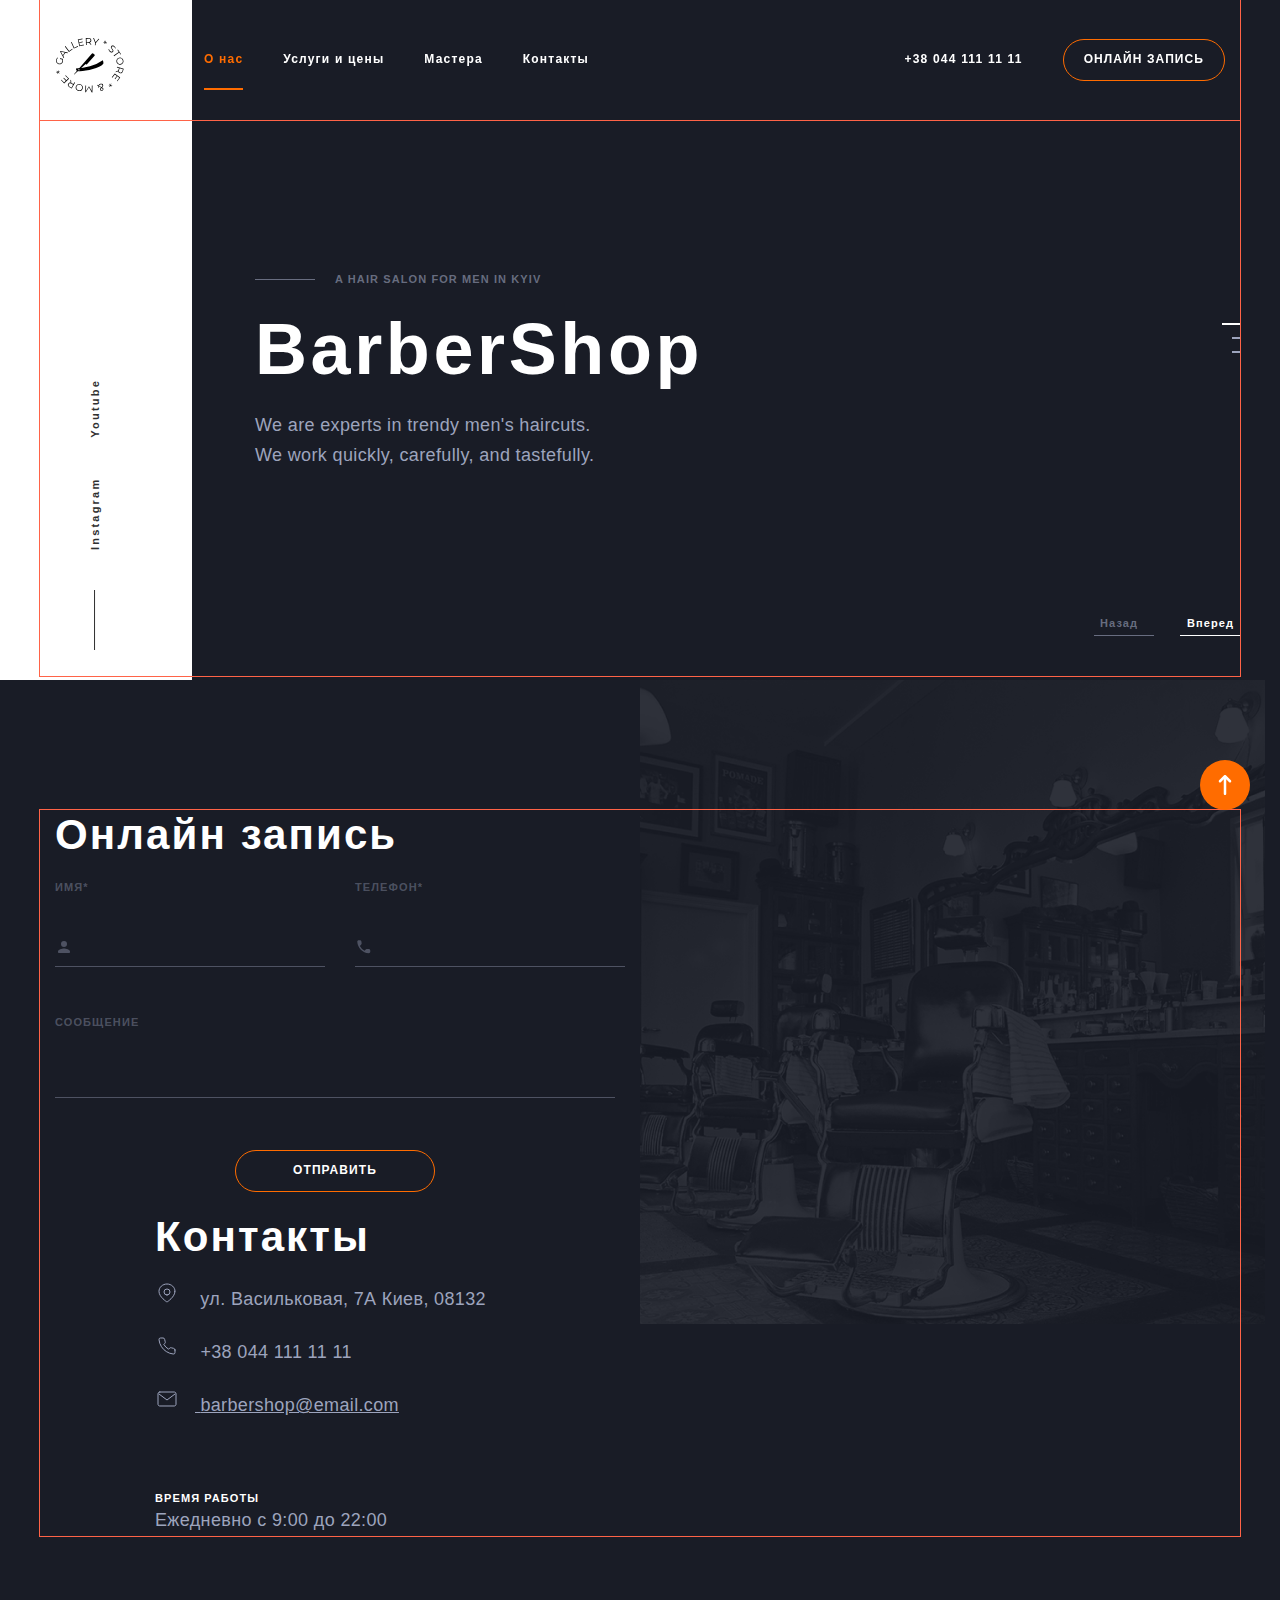
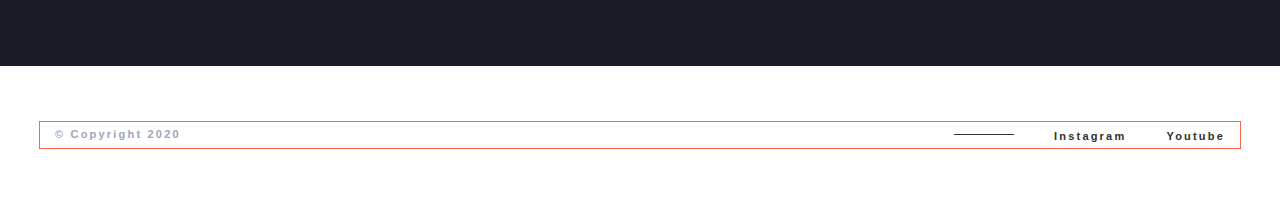
==== commit c4d6947c: "contacts" ====
--- a/index.html
+++ b/index.html
@@ -563,8 +563,8 @@
               class="contact-form__message-input"
               name="user-message"
               id="coment"
-              cols="5"
-              rows="5"
+              cols="3"
+              rows="2"
               placeholder="Ваш коментарий..."
             ></textarea>
             <span class="contact-form__label">сообщение</span>
--- a/css/main.min.css
+++ b/css/main.min.css
@@ -3,5 +3,5 @@
  Consolas,  'Liberation Mono',  Menlo,- monospace;font-size:1em}small{font-size:80%}sub,sup{font-size:75%;line-height:0;position:relative;vertical-align:baseline}sub{bottom:-0.25em}sup{top:-0.5em}table{text-indent:0;border-color:inherit}button,input,optgroup,select,textarea{font-family:inherit;font-size:100%;line-height:1.15;margin:0}button,select{text-transform:none}button,[type='button'],[type='reset'],[type='submit']{-webkit-appearance:button}::-moz-focus-inner{border-style:none;padding:0}:-moz-focusring{outline:1px dotted ButtonText}:-moz-ui-invalid{box-shadow:none}legend{padding:0}progress{vertical-align:baseline}::-webkit-inner-spin-button,::-webkit-outer-spin-button{height:auto}[type='search']{-webkit-appearance:textfield;outline-offset:-2px}::-webkit-search-decoration{-webkit-appearance:none}::-webkit-file-upload-button{-webkit-appearance:button;font:inherit}summary{display:list-item}.visually-hidden{position:absolute;white-space:nowrap;width:1px;height:1px;overflow:hidden;border:0;padding:0;clip:rect(0 0 0 0);-webkit-clip-path:inset(50%);clip-path:inset(50%);margin:-1px}html{-webkit-box-sizing:border-box;box-sizing:border-box;scroll-behavior:smooth}body{background-color:var(--bg-color);color:var(--main-txt-cl);font-family:var(--main-font);font-weight:400;font-size:14px;line-height:1.86;letter-spacing:.02em}h1,h2,h3,h4,h5,h6,p{margin:0;padding:0}img{display:block;max-width:100%;height:auto}.no-scroll{overflow:hidden}.link{text-decoration:none;color:currentColor}.list{list-style:none;margin:0;padding:0}.js-no-transparency{-webkit-transition:background-color var(--transition-duration) var(--transition-timing-function),-webkit-backdrop-filter var(--transition-duration) var(--transition-timing-function);transition:background-color var(--transition-duration) var(--transition-timing-function),-webkit-backdrop-filter var(--transition-duration) var(--transition-timing-function);transition:background-color var(--transition-duration) var(--transition-timing-function),backdrop-filter var(--transition-duration) var(--transition-timing-function);transition:background-color var(--transition-duration) var(--transition-timing-function),backdrop-filter var(--transition-duration) var(--transition-timing-function),-webkit-backdrop-filter var(--transition-duration) var(--transition-timing-function);background-color:rgba(16,18,27,0.4);-webkit-backdrop-filter:blur(10px);backdrop-filter:blur(10px)}.container{padding-left:15px;padding-right:15px;margin-left:auto;margin-right:auto;outline:1px solid tomato}@media screen and (min-width: 480px){.container{width:448px}}@media screen and (min-width: 768px){.container{width:720px}}@media screen and (min-width: 1280px){.container{width:1200px}}.section{padding-top:84px;padding-bottom:84px}@media screen and (min-width: 768px){.section{padding-top:100px;padding-bottom:100px}}@media screen and (min-width: 1280px){.section{padding-top:130px;padding-bottom:130px}}.uppertitle{margin-bottom:20px;display:-webkit-box;display:-ms-flexbox;display:flex;-webkit-box-align:center;-ms-flex-align:center;align-items:center;font-weight:600;font-size:11px;line-height:1.36;letter-spacing:.1em;text-transform:uppercase}.uppertitle::before{content:'';margin-right:20px;display:block;width:60px;height:1px}.uppertitle--mode-dark{color:rgba(157,164,189,0.6)}.uppertitle--mode-dark:before{background-color:rgba(157,164,189,0.6)}.uppertitle--mode-light{color:#303030}.uppertitle--mode-light:before{background-color:#303030}.section-title{margin-bottom:20px;font-weight:700;font-size:28px;line-height:1.18;letter-spacing:.05em}@media screen and (min-width: 1280px){.section-title{font-size:42px}}.section-title--mode-light{color:#303030}.section-title--mode-dark{color:#ffffff}.subtitle{font-size:16px;line-height:1.63;letter-spacing:.02em}@media screen and (min-width: 1280px){.subtitle{font-size:18px}}.subtitle-title--mode-light{color:#555555}.subtitle-title--mode-dark{color:#9da4bd}.grid{display:-webkit-box;display:-ms-flexbox;display:flex;-ms-flex-wrap:wrap;flex-wrap:wrap;gap:var(--indent)}.grid-item{-ms-flex-preferred-size:calc((100% - var(--indent) * (var(--items)- 1)) / var(--items));flex-basis:calc((100% - var(--indent) * (var(--items)- 1)) / var(--items))}@-webkit-keyframes swing{0%{-webkit-transform:rotate(6deg);transform:rotate(6deg)}4%{-webkit-transform:rotate(-6deg);transform:rotate(-6deg)}8%{-webkit-transform:rotate(3deg);transform:rotate(3deg)}12%{-webkit-transform:rotate(-3deg);transform:rotate(-3deg)}16%{-webkit-transform:rotate(0);transform:rotate(0)}}@keyframes swing{0%{-webkit-transform:rotate(6deg);transform:rotate(6deg)}4%{-webkit-transform:rotate(-6deg);transform:rotate(-6deg)}8%{-webkit-transform:rotate(3deg);transform:rotate(3deg)}12%{-webkit-transform:rotate(-3deg);transform:rotate(-3deg)}16%{-webkit-transform:rotate(0);transform:rotate(0)}}@-webkit-keyframes expand{0%{letter-spacing:-0.6em;opacity:0}50%{opacity:0.6}100%{opacity:1}}@keyframes expand{0%{letter-spacing:-0.6em;opacity:0}50%{opacity:0.6}100%{opacity:1}}@-webkit-keyframes fade-left-to-right{from{-webkit-transform:translateX(-250px);transform:translateX(-250px);opacity:0}to{-webkit-transform:translateX(0);transform:translateX(0);opacity:1}}@keyframes fade-left-to-right{from{-webkit-transform:translateX(-250px);transform:translateX(-250px);opacity:0}to{-webkit-transform:translateX(0);transform:translateX(0);opacity:1}}@-webkit-keyframes fade-bootom-to-top{from{-webkit-transform:translateY(-150px);transform:translateY(-150px);opacity:0}to{-webkit-transform:translateY(0);transform:translateY(0);opacity:1}}@keyframes fade-bootom-to-top{from{-webkit-transform:translateY(-150px);transform:translateY(-150px);opacity:0}to{-webkit-transform:translateY(0);transform:translateY(0);opacity:1}}.navigation__list{display:-webkit-box;display:-ms-flexbox;display:flex;-webkit-box-align:center;-ms-flex-align:center;align-items:center}@media screen and (max-width: 767.98px){.navigation__list{display:none}}@media screen and (min-width: 768px) and (max-width: 1279.98px){.navigation__list{margin-left:40px}}@media screen and (min-width: 1280px){.navigation__list{margin-left:80px}}.navigation__item:not(:last-child){margin-right:40px}.navigation__link{position:relative;display:block;padding:52px 0 52px 0;font-weight:600;font-size:12px;line-height:1.33;letter-spacing:0.1em;color:var(--secondary-txt-cl);-webkit-transition:color var(--transition-duration) var(--transition-timing-function);transition:color var(--transition-duration) var(--transition-timing-function)}.navigation__link:hover,.navigation__link:focus{color:var(--accent-cl)}.navigation__link.current{color:var(--accent-cl)}.navigation__link.current::after{position:absolute;bottom:30px;left:0;content:'';display:block;width:100%;height:2px;background-color:var(--accent-cl)}.btn{padding:12px 20px;max-width:200px;min-width:160px;min-height:40px;font-family:inherit;font-weight:600;font-size:12px;line-height:1.33;letter-spacing:0.09em;text-transform:uppercase;border:1px solid var(--accent-cl);border-radius:25px;background-color:transparent;cursor:pointer;-webkit-transition:color var(--transition-duration) var(--transition-timing-function),background-color var(--transition-duration) var(--transition-timing-function);transition:color var(--transition-duration) var(--transition-timing-function),background-color var(--transition-duration) var(--transition-timing-function)}.btn:hover,.btn:focus{color:var(--secondary-txt-cl);background-color:var(--accent-cl)}.btn--mode-light{color:var(--btn-dark-cl)}.btn--mode-dark{color:var(--secondary-txt-cl)}.scroll-to-top{position:fixed;bottom:90px;right:30px;display:-webkit-box;display:-ms-flexbox;display:flex;-webkit-box-align:center;-ms-flex-align:center;align-items:center;-webkit-box-pack:center;-ms-flex-pack:center;justify-content:center;width:50px;height:50px;background-color:#ff6c00;border:none;border-radius:50%;cursor:pointer;-webkit-animation:slide-top 1s linear 2s infinite alternate both;animation:slide-top 1s linear 2s infinite alternate both}.arrow-top{fill:#fff}.backdrop{position:fixed;top:0;left:0;z-index:100;width:100%;height:100%;background-color:rgba(0,0,0,0.2);-webkit-transition:opacity var(--transition-duration) var(--transition-timing-function),visibility var(--transition-duration) var(--transition-timing-function),-webkit-transform var(--transition-duration) var(--transition-timing-function);transition:opacity var(--transition-duration) var(--transition-timing-function),visibility var(--transition-duration) var(--transition-timing-function),-webkit-transform var(--transition-duration) var(--transition-timing-function);transition:opacity var(--transition-duration) var(--transition-timing-function),transform var(--transition-duration) var(--transition-timing-function),visibility var(--transition-duration) var(--transition-timing-function);transition:opacity var(--transition-duration) var(--transition-timing-function),transform var(--transition-duration) var(--transition-timing-function),visibility var(--transition-duration) var(--transition-timing-function),-webkit-transform var(--transition-duration) var(--transition-timing-function)}.backdrop.is-hidden{opacity:0;visibility:hidden;pointer-events:none}.modal-wrapper{position:absolute;top:50%;left:50%;padding:25px;width:500px;background-color:var(--main-bg-cl);border-radius:2%;-webkit-transform:translate(-50%, -50%);transform:translate(-50%, -50%);-webkit-transition:-webkit-transform var(--transition-duration) var(--transition-timing-function);transition:-webkit-transform var(--transition-duration) var(--transition-timing-function);transition:transform var(--transition-duration) var(--transition-timing-function);transition:transform var(--transition-duration) var(--transition-timing-function), -webkit-transform var(--transition-duration) var(--transition-timing-function)}.backdrop.is-hidden .modal-wrapper{-webkit-transform:translate(-50%, -50%) scale(0.4);transform:translate(-50%, -50%) scale(0.4);opacity:0}.backdrop .modal-wrapper{-webkit-transform:translate(-50%, -50%) scale(1);transform:translate(-50%, -50%) scale(1);opacity:1}.modal-btn{position:absolute;top:10px;right:10px;display:-webkit-box;display:-ms-flexbox;display:flex;-webkit-box-pack:center;-ms-flex-pack:center;justify-content:center;-webkit-box-align:center;-ms-flex-align:center;align-items:center;padding:0;width:30px;height:30px;border-radius:50%;background-color:transparent;border:1px solid var(--btn-dark-cl);cursor:pointer;-webkit-transition:border var(--transition-duration) var(--transition-timing-function);transition:border var(--transition-duration) var(--transition-timing-function)}.modal-btn:hover,.modal-btn:focus{border:1px solid var(--accent-cl)}.modal-title{display:block;margin-bottom:25px;font-weight:400;font-size:20px;line-height:1.67;text-align:center;text-transform:uppercase;letter-spacing:0.03em;color:currentColor}.modal-form__group{position:relative;display:block;margin-bottom:20px}.modal-form__label{position:relative;display:inline-block;font-size:14px}.modal-form__label::before{content:"\002A";position:absolute;top:0;right:-12px;color:red}.modal-form__input{width:100%;padding:12px 40px;border-radius:5px;border:1px solid #191c26;outline:transparent}.modal-form__input:invalid:not(:placeholder-shown){border-color:#e22f37}.modal-form__input:valid:not(:placeholder-shown){border-color:#69e883}.modal-form__icon{position:absolute;bottom:12px;left:10px;fill:var(--btn-dark-cl);-webkit-transition:fill var(--transition-duration) var(--transition-timing-function);transition:fill var(--transition-duration) var(--transition-timing-function)}.modal-form__input:valid:not(:placeholder-shown) ~ .modal-form__icon{fill:#69e883}.modal-form__input:focus ~ .modal-form__icon{fill:#ffc039}.modal-form__input:invalid:not(:placeholder-shown) ~ .modal-form__icon{fill:#e22f37}.modal-form__alert{position:absolute;bottom:-22px;left:10px;display:-webkit-box;display:-ms-flexbox;display:flex;-webkit-box-align:center;-ms-flex-align:center;align-items:center;-ms-flex-pack:distribute;justify-content:space-around;width:90%;font-size:10px;opacity:0;-webkit-transition:opacity var(--transition-duration) var(--transition-timing-function);transition:opacity var(--transition-duration) var(--transition-timing-function)}.modal-form__alert--error{color:#e22f37}.modal-form__alert--warning{color:#ffc039}.modal-form__alert__icon{position:absolute;right:10px;bottom:12px;display:-webkit-inline-box;display:-ms-inline-flexbox;display:inline-flex;fill:currentColor;opacity:0;-webkit-transform:scale(0.3);transform:scale(0.3);-webkit-transition:fill var(--transition-duration) var(--transition-timing-function);transition:fill var(--transition-duration) var(--transition-timing-function)}.modal-form__alert-icon--warning{fill:#ffc039}.modal-form__alert-icon--error{fill:#e22f37}.modal-form__input:focus ~ .modal-form__alert--warning,.modal-form__input:focus ~ .modal-form__alert-icon--warning{letter-spacing:0.01em;opacity:1;-webkit-transform:scale(1);transform:scale(1)}.modal-form__input:not(:placeholder-shown) ~ .modal-form__alert--warning,.modal-form:not(:placeholder-shown) ~ .modal-form__alert-icon--warning{opacity:0}.modal-form__input:invalid:not(:placeholder-shown) ~ .modal-form__alert--error,.modal-form__input:invalid:not(:placeholder-shown) ~ .modal-form__alert-icon--error{letter-spacing:0.01em;opacity:1;-webkit-transform:scale(1);transform:scale(1)}.modal-form__pay-type{display:-webkit-box;display:-ms-flexbox;display:flex;-webkit-box-align:center;-ms-flex-align:center;align-items:center}.modal-form__pay-group:not(:last-child){margin-right:20px}.modal-form__pay-option{fill:var(--accent-cl);-webkit-filter:grayscale(1);filter:grayscale(1);-webkit-transition:-webkit-filter var(--transition-duration) var(--transition-timing-function);transition:-webkit-filter var(--transition-duration) var(--transition-timing-function);transition:filter var(--transition-duration) var(--transition-timing-function);transition:filter var(--transition-duration) var(--transition-timing-function), -webkit-filter var(--transition-duration) var(--transition-timing-function)}.modal-form__checkbox:checked+.modal-form__pay-option{-webkit-filter:grayscale(0);filter:grayscale(0)}.modal-form__policy-group{display:-webkit-box;display:-ms-flexbox;display:flex;-webkit-box-align:center;-ms-flex-align:center;align-items:center;-webkit-box-pack:center;-ms-flex-pack:center;justify-content:center;margin-bottom:20px}.modal-form__custom-checkbox{width:20px;height:20px;display:-webkit-box;display:-ms-flexbox;display:flex;-webkit-box-align:center;-ms-flex-align:center;align-items:center;-webkit-box-pack:center;-ms-flex-pack:center;justify-content:center;margin-right:10px;outline:2px solid var(--accent-cl);border-radius:4px;outline-offset:-2px}.modal-form__custom-checkbox-icon{opacity:0;fill:var(--main-bg-cl);-webkit-transition:opacity var(--transition-duration) var(--transition-timing-function),background-color var(--transition-duration) var(--transition-timing-function);transition:opacity var(--transition-duration) var(--transition-timing-function),background-color var(--transition-duration) var(--transition-timing-function)}.modal-form__checkbox:checked+.modal-form__custom-checkbox{background-color:var(--accent-cl)}.modal-form__checkbox:checked+.modal-form__custom-checkbox .modal-form__custom-checkbox-icon{opacity:1}.modal-form__link{color:var(--accent-cl)}.modal-form__policy-description{font-size:14px}.modal-form__submit-btn{display:block;margin:0 auto;-webkit-transition:background-color var(--transition-duration) var(--transition-timing-function);transition:background-color var(--transition-duration) var(--transition-timing-function)}@media screen and (min-width: 1280px){.contact-form{display:-webkit-box;display:-ms-flexbox;display:flex;-webkit-box-orient:vertical;-webkit-box-direction:normal;-ms-flex-direction:column;flex-direction:column}}@media screen and (min-width: 768px){.contact-form__wrapper{display:-webkit-box;display:-ms-flexbox;display:flex;-webkit-box-align:center;-ms-flex-align:center;align-items:center;margin-bottom:44px}}.contact-form__group{position:relative;padding-top:20px}@media screen and (min-width: 768px){.contact-form__group:not(:last-child){margin-right:30px}}.contact-form__label{position:absolute;left:0;top:0;font-weight:600;font-size:11px;line-height:1.36;letter-spacing:.1em;text-transform:uppercase;color:rgba(157,164,189,0.4)}@media screen and (min-width: 768px){.contact-form__label{-webkit-transform:translateY(-20px);transform:translateY(-20px);-webkit-transition:color var(--transition-duration) var(--transition-timing-function),-webkit-transform var(--transition-duration) var(--transition-timing-function);transition:color var(--transition-duration) var(--transition-timing-function),-webkit-transform var(--transition-duration) var(--transition-timing-function);transition:transform var(--transition-duration) var(--transition-timing-function),color var(--transition-duration) var(--transition-timing-function);transition:transform var(--transition-duration) var(--transition-timing-function),color var(--transition-duration) var(--transition-timing-function),-webkit-transform var(--transition-duration) var(--transition-timing-function)}}.contact-form__input:focus+.contact-form__label,.contact-form__input:not(:placeholder-shown){-webkit-transform:translateY(0);transform:translateY(0);color:var(--main-bg-cl)}.contact-form__input{width:100%;margin-bottom:44px;color:#FFFFFF;background-color:transparent;padding:5px;padding-left:25px;border:0;border-bottom:1px solid rgba(157,164,189,0.4);outline:transparent;-webkit-transition:border-color var(--transition-duration) var(--transition-timing-function);transition:border-color var(--transition-duration) var(--transition-timing-function)}@media screen and (min-width: 768px){.contact-form__input{width:330px}}.contact-form__input:focus,.contact-form .contact-form__input:not(:placeholder-shown){border-bottom:1px solid #F7F7F7}.contact-form__input::-webkit-input-placeholder{opacity:0}.contact-form__input:-ms-input-placeholder{opacity:0}.contact-form__input::-ms-input-placeholder{opacity:0}.contact-form__input::placeholder{opacity:0}.contact-form__icon{position:absolute;top:20%;left:0;fill:rgba(157,164,189,0.4)}.contact-form__input:focus ~ .contact-form__icon,.contact-form__input:not(:placeholder-shown){fill:var(--main-bg-cl)}.contact-form__message{position:relative;width:100%;margin-bottom:44px}.contact-form__label{position:absolute;left:0;top:-20px;-webkit-transition:color var(--transition-duration) var(--transition-timing-function);transition:color var(--transition-duration) var(--transition-timing-function)}.contact-form__message-input:focus+.contact-form__label,.contact-form__message-input:not(:placeholder-shown){color:var(--main-bg-cl)}.contact-form__message-input{padding:5px;background-color:transparent;border:0;border-bottom:1px solid rgba(157,164,189,0.4);width:100%;resize:none;outline:transparent;color:var(--main-bg-cl);-webkit-transition:border-color var(--transition-duration) var(--transition-timing-function);transition:border-color var(--transition-duration) var(--transition-timing-function)}.contact-form__message-input:focus,.contact-form__message-input:not(:placeholder-shown){border-bottom:1px solid #F7F7F7}.contact-form__message-input::-webkit-input-placeholder{opacity:0}.contact-form__message-input:-ms-input-placeholder{opacity:0}.contact-form__message-input::-ms-input-placeholder{opacity:0}.contact-form__message-input::placeholder{opacity:0}.contact-form__bnt{display:block;margin-left:auto;margin-right:auto;margin-bottom:20px;min-width:200px;-webkit-transition:background-color var(--transition-duration) var(--transition-timing-function);transition:background-color var(--transition-duration) var(--transition-timing-function)}@media screen and (max-width: 767.98px){.slider{display:none}}.slider__controls{position:absolute;right:39px;bottom:40px;display:-webkit-box;display:-ms-flexbox;display:flex;-webkit-box-align:center;-ms-flex-align:center;align-items:center}@media screen and (min-width: 1280px){.slider__controls{right:0;bottom:40px}}.slider__item-controls:not(:last-child){margin-right:26px}.slider__btn{width:60px;height:24px;font-weight:600;font-size:11px;line-height:1.36;text-align:right;letter-spacing:0.1em;color:var(--main-bg-cl);background-color:transparent;cursor:pointer;border:0;border-bottom:1px solid var(--main-bg-cl)}.slider__btn--disable{text-align:left;color:var(--uppertitle);border-bottom:1px solid var(--uppertitle);position:relative;top:0px}.slider__pagination{position:absolute;top:50%;right:39px;-webkit-transform:translateY(-50%);transform:translateY(-50%);-webkit-box-orient:vertical;-webkit-box-direction:normal;-ms-flex-direction:column;flex-direction:column;width:18px}@media screen and (min-width: 1280px){.slider__pagination{right:0}}.slider__item{margin-left:auto;margin-bottom:12px;width:8px;height:2px;background-color:#9da4bd}.slider__item:last-child{margin-bottom:0}.slider__item--active{width:100%;background-color:var(--main-bg-cl)}.social-links-list:before{content:'';display:block;width:60px;height:1px;margin-right:40px;background-color:var(--btn-dark-cl)}.social-links-item:not(:last-child){margin-right:40px}.social-links-item-link{font-weight:600;font-size:11px;line-height:1.36;letter-spacing:0.2em;color:var(--btn-dark-cl);-webkit-transition:color var(--transition-duration) var(--transition-timing-function);transition:color var(--transition-duration) var(--transition-timing-function)}.social-links-item-link:hover,.social-links-item-link:focus{color:var(--accent-cl)}.chat-menu{position:fixed;right:30px;bottom:90px}.chat-menu__btn{position:relative;width:50px;height:50px;border-radius:50%;background-image:url(https://gist.githubusercontent.com/yazdipour/91dea3fdf97dba702ed89a6a1b9a98a7/raw/8c4870d4fda64c6f8dbf9d12d579d1ad66c3f360/rainbowcat.gif);background-position:center;background-size:contain;background-repeat:no-repeat;cursor:pointer;z-index:10}.chat-menu__list{position:absolute;top:2px;left:50%;-webkit-transform:translateX(-50%);transform:translateX(-50%)}.chat-menu__item{position:absolute;top:0;left:50%;-webkit-transform:translateX(-50%);transform:translateX(-50%)}.chat-menu__btn:hover ~ .chat-menu__list .chat-menu__item{-webkit-transform:translateY(calc(var(--item) * -30px)) translateX(-50%);transform:translateY(calc(var(--item) * -30px)) translateX(-50%)}.chat-menu__icon{fill:var(--accent-cl)}.mobile-menu{position:fixed;z-index:9;top:0;right:0;width:337px;height:100%;padding:40px;-webkit-box-orient:vertical;-webkit-box-direction:normal;-ms-flex-direction:column;flex-direction:column;background-color:#fff;display:none}.mobile-menu____contact{margin-top:auto}@media screen and (max-width: 767.98px){.mobile-menu.is-open{display:-webkit-box;display:-ms-flexbox;display:flex}}.header{position:fixed;top:0;width:100vw;z-index:10}.header__container{display:-webkit-box;display:-ms-flexbox;display:flex;-webkit-box-align:center;-ms-flex-align:center;align-items:center;position:relative}.logo{margin-top:20px}@media screen and (max-width: 767.98px){.logo__svg{fill:var(--main-bg-cl)}}.menu-button{position:absolute;z-index:10;top:0;bottom:0;right:30px;border:0;background-color:transparent;fill:white}@media screen and (min-width: 768px){.menu-button{display:none}}.menu-button:hover .icon-menu,.menu-button:focus .icon-menu{fill:var(--accent-cl)}.menu-button:hover .icon-cross,.menu-button:focus .icon-cross{fill:var(--accent-cl)}.icon-cross{display:none}.menu-button.is-open .icon-cross{display:block}.menu-button.is-open .icon-menu{display:none}.header__group{display:-webkit-box;display:-ms-flexbox;display:flex;-webkit-box-align:center;-ms-flex-align:center;align-items:center;margin-left:auto}@media screen and (max-width: 767.98px){.header__group{display:none}}@media screen and (min-width: 768px) and (max-width: 1279.98px){.header__group{-webkit-box-orient:vertical;-webkit-box-direction:reverse;-ms-flex-direction:column-reverse;flex-direction:column-reverse}}.header__phone{display:block;color:var(--secondary-txt-cl);font-weight:600;font-size:12px;line-height:.11;letter-spacing:.1em;text-decoration:none;-webkit-transition:color var(--transition-duration) var(--transition-timing-function);transition:color var(--transition-duration) var(--transition-timing-function)}@media screen and (min-width: 768px) and (max-width: 1279.98px){.header__phone{margin-top:20px}}@media screen and (min-width: 1280px){.header__phone{margin-right:40px}}.header__phone:hover,.header__phone:focus{color:var(--accent-cl)}.header__btn{-webkit-animation:swing 6s ease-in-out infinite forwards;animation:swing 6s ease-in-out infinite forwards}.hero{max-width:480px;min-height:580px;margin:0 auto;background-color:var(--dark-bg-cl);background-image:url("../images/slider/slider-img-3.jpg"),-webkit-gradient(linear, left top, right top, color-stop(12%, #fff), color-stop(12%, #191C26));background-image:url("../images/slider/slider-img-3.jpg"),linear-gradient(to right, #fff 12%, #191C26 12%);background-size:480px 680px, contain;background-position:top right, center;background-repeat:no-repeat}@media screen and (min-width: 768px){.hero{min-height:680px;max-width:720px;background-image:url("../images/slider/slider-img-3.jpg"),-webkit-gradient(linear, left top, right top, color-stop(15%, #fff), color-stop(15%, #191C26));background-image:url("../images/slider/slider-img-3.jpg"),linear-gradient(to right, #fff 15%, #191C26 15%);background-size:615px 680px, contain}}@media screen and (min-width: 1280px){.hero{max-width:1280px;background-size:1125px 680px, contain}}.hero__container{display:-webkit-box;display:-ms-flexbox;display:flex;position:relative}.hero__left-side{display:-webkit-box;display:-ms-flexbox;display:flex;-webkit-box-align:end;-ms-flex-align:end;align-items:flex-end;width:100px}@media screen and (max-width: 767.98px){.hero__left-side{display:none}}.hero__list{display:-webkit-box;display:-ms-flexbox;display:flex;-webkit-box-align:center;-ms-flex-align:center;align-items:center;-webkit-transform:rotate(-90deg) translateY(100%);transform:rotate(-90deg) translateY(100%);-webkit-transform-origin:left top;transform-origin:left top}.hero__list::before{content:'';display:block;width:60px;border-bottom:1px solid;margin-right:40px;color:var(--btn-dark-cl)}.hero__item:not(:last-child){margin-right:40px}.hero__link{font-weight:600;font-size:11px;line-height:1.36;letter-spacing:0.2em;color:var(--btn-dark-cl);-webkit-transition:var(--transition-duration) var(--transition-timing-function);transition:var(--transition-duration) var(--transition-timing-function)}.hero__link:hover,.hero__link:focus{color:var(--accent-cl)}.hero__group{-webkit-box-flex:1;-ms-flex-positive:1;flex-grow:1;margin-left:31px;margin-top:208px;margin-bottom:183px}@media screen and (min-width: 768px){.hero__group{margin-top:272px;margin-left:120px;margin-bottom:181px}}@media screen and (min-width: 1280px){.hero__group{margin-left:100px;margin-bottom:206px}}.hero__uppertitle{-webkit-animation:fade-left-to-right 0.6s var(--transition-timing-function);animation:fade-left-to-right 0.6s var(--transition-timing-function)}.hero__subtitle{width:476px;-webkit-animation:fade-bootom-to-top 2s var(--transition-timing-function);animation:fade-bootom-to-top 2s var(--transition-timing-function)}.main-title{margin-bottom:20px;font-weight:700;font-size:48px;line-height:1.17;letter-spacing:.05em;color:var(--main-bg-cl);-webkit-animation:fade-left-to-right 1s ease-out;animation:fade-left-to-right 1s ease-out}@media screen and (min-width: 1280px){.main-title{font-size:72px}}@media screen and (min-width: 768px){.about__container{display:-webkit-box;display:-ms-flexbox;display:flex}}@media screen and (max-width: 767.98px){.about-list{display:none}}@media screen and (min-width: 768px){.about-list{margin-right:30px}}@media screen and (min-width: 1280px){.about-list{display:-webkit-box;display:-ms-flexbox;display:flex;margin-right:64px}}@media screen and (min-width: 768px) and (max-width: 1279.98px){.about-list__item:not(:last-child){margin-right:30px}}.about-list__item{overflow:hidden}@media screen and (min-width: 1280px){.about-list__item{margin-right:30px}}.about-list__img{-webkit-transition:-webkit-transform var(--transition-duration) var(--transition-timing-function);transition:-webkit-transform var(--transition-duration) var(--transition-timing-function);transition:transform var(--transition-duration) var(--transition-timing-function);transition:transform var(--transition-duration) var(--transition-timing-function), -webkit-transform var(--transition-duration) var(--transition-timing-function)}.about-list__item:hover .about-list__img{-webkit-transform:scale(1.15);transform:scale(1.15)}@media screen and (min-width: 768px){.about__group{width:330px}}@media screen and (min-width: 1280px){.about__group{width:500px}}.about__subtitle{margin-bottom:20px}.about__description{margin-bottom:40px}.services{max-width:1280px;margin-left:auto;margin-right:auto;background-image:url("../images/price/bg.png");background-repeat:no-repeat;background-size:cover;background-color:#111319;background-position:center}.price-list{-webkit-box-align:center;-ms-flex-align:center;align-items:center;margin-bottom:50px;background:-webkit-gradient(linear, left top, left bottom, from(#171a24), to(rgba(23,26,36,0.2)));background:linear-gradient(180deg, #171a24 0%, rgba(23,26,36,0.2) 100%);font-size:14px;padding:30px 30px;padding-bottom:0}@media screen and (min-width: 1280px){.price-list{display:-webkit-box;display:-ms-flexbox;display:flex;background:transparent;padding:0}}@media screen and (min-width: 1280px){.price-list__item{width:calc(100%/2)}}@media screen and (min-width: 1280px){.price-list__item--left-side{background:-webkit-gradient(linear, left top, left bottom, from(#171a24), to(rgba(23,26,36,0.2)));background:linear-gradient(180deg, #171a24 0%, rgba(23,26,36,0.2) 100%)}}@media screen and (min-width: 1280px){.price-list__item--right-side{background:-webkit-gradient(linear, left top, left bottom, from(#090b13), to(rgba(9,11,19,0.2)));background:linear-gradient(180deg, #090b13 0%, rgba(9,11,19,0.2) 100%)}}.price-list__inner-list{width:100%;height:100%;display:block;padding-bottom:20px}@media screen and (min-width: 1280px){.price-list__inner-list{padding:30px 40px}}.price-list__inner-item{display:-webkit-box;display:-ms-flexbox;display:flex;-webkit-box-align:baseline;-ms-flex-align:baseline;align-items:baseline;font-weight:400;font-size:18px;line-height:1.67;letter-spacing:0.02em;color:var(--services-txt-cl)}.price-list__inner-item:not(:last-child){margin-bottom:20px}.price-list__inner-item span:last-of-type{-webkit-box-ordinal-group:3;-ms-flex-order:2;order:2}.price-list__inner-item::after{content:'';-webkit-box-flex:1;-ms-flex-positive:1;flex-grow:1;-webkit-box-ordinal-group:2;-ms-flex-order:1;order:1;height:1px;margin-left:6px;margin-right:6px;background-color:rgba(157,164,189,0.12)}.services__btn{display:block;margin-left:auto;margin-right:auto}.benefits{background-color:var(--main-bg-cl)}.benefits__container{display:-webkit-box;display:-ms-flexbox;display:flex;-webkit-box-pack:center;-ms-flex-pack:center;justify-content:center;-webkit-box-orient:vertical;-webkit-box-direction:reverse;-ms-flex-direction:column-reverse;flex-direction:column-reverse}@media screen and (min-width: 1280px){.benefits__container{-webkit-box-orient:horizontal;-webkit-box-direction:normal;-ms-flex-direction:row;flex-direction:row}}.benefits-list{width:370px;display:-webkit-box;display:-ms-flexbox;display:flex;-ms-flex-wrap:wrap;flex-wrap:wrap;-webkit-box-align:start;-ms-flex-align:start;align-items:flex-start;margin-left:auto}.benefits-list__item{width:170px;padding:20px;background-color:var(--secondary-bg-cl)}.benefits-list__item:nth-child(2n){margin-left:30px;margin-top:30px}.benefits-list__amount{position:relative;margin-bottom:6px;font-weight:700;font-size:42px;line-height:1.36;text-align:center;letter-spacing:0.05em;color:var(--btn-dark-cl)}.benefits-list__amount--decor{position:absolute;top:0;right:0;font-weight:600;font-size:16px;line-height:1.38;text-align:center;color:var(--accent-cl)}.benefits-list__text{font-weight:600;font-size:11px;line-height:1.36;letter-spacing:normal;text-align:center;color:var(--btn-dark-cl)}.benefits-group{width:500px;margin-bottom:44px}@media screen and (min-width: 1280px){.benefits-group{margin-left:130px}}.member{background-color:var(--secondary-bg-cl);-webkit-box-pack:center;-ms-flex-pack:center;justify-content:center}.member__item{--items:1}@media screen and (min-width: 1280px){.member__item{--items:3}}.member__img{margin-bottom:30px}.member__title{font-weight:400;font-size:18px;line-height:1.39;letter-spacing:.02em;text-align:center;color:var(--btn-dark-cl);margin-bottom:8px}.member__position{font-weight:400;font-size:14px;line-height:1.36;letter-spacing:.02em;text-align:center;color:var(--accent-cl);margin-bottom:30px}.socials{display:-webkit-box;display:-ms-flexbox;display:flex;-webkit-box-pack:center;-ms-flex-pack:center;justify-content:center;-webkit-box-align:center;-ms-flex-align:center;align-items:center}.socials__item:not(:last-child){margin-right:10px}.socials__link{display:-webkit-box;display:-ms-flexbox;display:flex;-webkit-box-align:center;-ms-flex-align:center;align-items:center;-webkit-box-pack:center;-ms-flex-pack:center;justify-content:center;width:44px;height:44px;background-color:var(--main-bg-cl);color:var(--btn-dark-cl);border-radius:50%;-webkit-transition:fill var(--transition-duration) var(--transition-timing-function),color var(--transition-duration) var(--transition-timing-function);transition:fill var(--transition-duration) var(--transition-timing-function),color var(--transition-duration) var(--transition-timing-function)}.socials__link:hover,.socials__link:focus{color:var(--accent-cl)}.socials__icon{fill:currentColor}.gallery{background-color:var(--main-bg-cl)}.gallery__uppertitle{margin-bottom:44px}.gallery-list{-webkit-box-pack:center;-ms-flex-pack:center;justify-content:center}.gallery-list__item{position:relative;--items: 1}@media screen and (min-width: 768px){.gallery-list__item{--items: 1}}@media screen and (min-width: 1280px){.gallery-list__item{--items: 4}}.gallery-list__item::before{position:absolute;left:0;top:0;content:' ';display:block;width:100%;height:100%}.contacts{background-color:var(--dark-bg-cl);background-image:url("../images/contact/Bg.png");background-repeat:no-repeat;background-position:top left calc(50% + 312px)}.contact__time-title{font-weight:600;font-size:11px;line-height:1.36;letter-spacing:.1em;text-transform:uppercase;color:var(--secondary-txt-cl)}.contact__time{font-weight:400;font-size:18px;line-height:1.67;letter-spacing:.02em;color:var(--services-txt-cl)}.contact--left-side{background-color:var(--dark-bg-cl);width:418px}@media screen and (min-width: 1280px){.contact--left-side{width:560px}}.contact__section-title{text-align:center;margin-bottom:60px}@media screen and (min-width: 768px){.contact__section-title{text-align:left}}.contact--right-side{margin-left:100px}.icons-list{font-weight:400;font-size:18px;font-style:normal;line-height:1.67;letter-spacing:0.02em;color:var(--services-txt-cl)}.icons-list__item:not(:last-child){margin-bottom:20px}.icons-list__item:nth-last-child(1){margin-bottom:70px;text-decoration:underline}.icons-list__icon{margin-right:16px;fill:transparent}.footer{background-color:var(--main-bg-cl);padding-top:56px;padding-bottom:56px}.footer__container{display:-webkit-box;display:-ms-flexbox;display:flex;-webkit-box-align:center;-ms-flex-align:center;align-items:center}.footer__copyright{font-weight:600;font-size:11px;line-height:1.36;letter-spacing:0.2em;color:var(--services-txt-cl)}.footer-links{display:-webkit-box;display:-ms-flexbox;display:flex;-webkit-box-align:center;-ms-flex-align:center;align-items:center;margin-left:auto}.footer-links::before{content:'';display:block;width:60px;border-bottom:1px solid;margin-right:40px;color:var(--btn-dark-cl)}.footer-links__item:not(:last-child){margin-right:40px}.footer-links__link{font-weight:600;font-size:11px;line-height:1.36;letter-spacing:0.2em;color:var(--btn-dark-cl)}.footer-links__link:hover,.footer-links__link:focus{color:var(--accent-cl)}
+ monospace;font-size:1em}small{font-size:80%}sub,sup{font-size:75%;line-height:0;position:relative;vertical-align:baseline}sub{bottom:-0.25em}sup{top:-0.5em}table{text-indent:0;border-color:inherit}button,input,optgroup,select,textarea{font-family:inherit;font-size:100%;line-height:1.15;margin:0}button,select{text-transform:none}button,[type='button'],[type='reset'],[type='submit']{-webkit-appearance:button}::-moz-focus-inner{border-style:none;padding:0}:-moz-focusring{outline:1px dotted ButtonText}:-moz-ui-invalid{box-shadow:none}legend{padding:0}progress{vertical-align:baseline}::-webkit-inner-spin-button,::-webkit-outer-spin-button{height:auto}[type='search']{-webkit-appearance:textfield;outline-offset:-2px}::-webkit-search-decoration{-webkit-appearance:none}::-webkit-file-upload-button{-webkit-appearance:button;font:inherit}summary{display:list-item}.visually-hidden{position:absolute;white-space:nowrap;width:1px;height:1px;overflow:hidden;border:0;padding:0;clip:rect(0 0 0 0);-webkit-clip-path:inset(50%);clip-path:inset(50%);margin:-1px}html{-webkit-box-sizing:border-box;box-sizing:border-box;scroll-behavior:smooth}body{background-color:var(--bg-color);color:var(--main-txt-cl);font-family:var(--main-font);font-weight:400;font-size:14px;line-height:1.86;letter-spacing:.02em}h1,h2,h3,h4,h5,h6,p{margin:0;padding:0}img{display:block;max-width:100%;height:auto}.no-scroll{overflow:hidden}.link{text-decoration:none;color:currentColor}.list{list-style:none;margin:0;padding:0}.js-no-transparency{-webkit-transition:background-color var(--transition-duration) var(--transition-timing-function),-webkit-backdrop-filter var(--transition-duration) var(--transition-timing-function);transition:background-color var(--transition-duration) var(--transition-timing-function),-webkit-backdrop-filter var(--transition-duration) var(--transition-timing-function);transition:background-color var(--transition-duration) var(--transition-timing-function),backdrop-filter var(--transition-duration) var(--transition-timing-function);transition:background-color var(--transition-duration) var(--transition-timing-function),backdrop-filter var(--transition-duration) var(--transition-timing-function),-webkit-backdrop-filter var(--transition-duration) var(--transition-timing-function);background-color:rgba(16,18,27,0.4);-webkit-backdrop-filter:blur(10px);backdrop-filter:blur(10px)}.container{padding-left:15px;padding-right:15px;margin-left:auto;margin-right:auto;outline:1px solid tomato}@media screen and (min-width: 480px){.container{width:448px}}@media screen and (min-width: 768px){.container{width:720px}}@media screen and (min-width: 1280px){.container{width:1200px}}.section{padding-top:84px;padding-bottom:84px}@media screen and (min-width: 768px){.section{padding-top:100px;padding-bottom:100px}}@media screen and (min-width: 1280px){.section{padding-top:130px;padding-bottom:130px}}.uppertitle{margin-bottom:20px;display:-webkit-box;display:-ms-flexbox;display:flex;-webkit-box-align:center;-ms-flex-align:center;align-items:center;font-weight:600;font-size:11px;line-height:1.36;letter-spacing:.1em;text-transform:uppercase}.uppertitle::before{content:'';margin-right:20px;display:block;width:60px;height:1px}.uppertitle--mode-dark{color:rgba(157,164,189,0.6)}.uppertitle--mode-dark:before{background-color:rgba(157,164,189,0.6)}.uppertitle--mode-light{color:#303030}.uppertitle--mode-light:before{background-color:#303030}.section-title{margin-bottom:20px;font-weight:700;font-size:28px;line-height:1.18;letter-spacing:.05em}@media screen and (min-width: 1280px){.section-title{font-size:42px}}.section-title--mode-light{color:#303030}.section-title--mode-dark{color:#ffffff}.subtitle{font-size:16px;line-height:1.63;letter-spacing:.02em}@media screen and (min-width: 1280px){.subtitle{font-size:18px}}.subtitle-title--mode-light{color:#555555}.subtitle-title--mode-dark{color:#9da4bd}.grid{display:-webkit-box;display:-ms-flexbox;display:flex;-ms-flex-wrap:wrap;flex-wrap:wrap;gap:var(--indent)}.grid-item{-ms-flex-preferred-size:calc((100% - var(--indent) * (var(--items)- 1)) / var(--items));flex-basis:calc((100% - var(--indent) * (var(--items)- 1)) / var(--items))}@-webkit-keyframes swing{0%{-webkit-transform:rotate(6deg);transform:rotate(6deg)}4%{-webkit-transform:rotate(-6deg);transform:rotate(-6deg)}8%{-webkit-transform:rotate(3deg);transform:rotate(3deg)}12%{-webkit-transform:rotate(-3deg);transform:rotate(-3deg)}16%{-webkit-transform:rotate(0);transform:rotate(0)}}@keyframes swing{0%{-webkit-transform:rotate(6deg);transform:rotate(6deg)}4%{-webkit-transform:rotate(-6deg);transform:rotate(-6deg)}8%{-webkit-transform:rotate(3deg);transform:rotate(3deg)}12%{-webkit-transform:rotate(-3deg);transform:rotate(-3deg)}16%{-webkit-transform:rotate(0);transform:rotate(0)}}@-webkit-keyframes expand{0%{letter-spacing:-0.6em;opacity:0}50%{opacity:0.6}100%{opacity:1}}@keyframes expand{0%{letter-spacing:-0.6em;opacity:0}50%{opacity:0.6}100%{opacity:1}}@-webkit-keyframes fade-left-to-right{from{-webkit-transform:translateX(-250px);transform:translateX(-250px);opacity:0}to{-webkit-transform:translateX(0);transform:translateX(0);opacity:1}}@keyframes fade-left-to-right{from{-webkit-transform:translateX(-250px);transform:translateX(-250px);opacity:0}to{-webkit-transform:translateX(0);transform:translateX(0);opacity:1}}@-webkit-keyframes fade-bootom-to-top{from{-webkit-transform:translateY(-150px);transform:translateY(-150px);opacity:0}to{-webkit-transform:translateY(0);transform:translateY(0);opacity:1}}@keyframes fade-bootom-to-top{from{-webkit-transform:translateY(-150px);transform:translateY(-150px);opacity:0}to{-webkit-transform:translateY(0);transform:translateY(0);opacity:1}}.navigation__list{display:-webkit-box;display:-ms-flexbox;display:flex;-webkit-box-align:center;-ms-flex-align:center;align-items:center}@media screen and (max-width: 767.98px){.navigation__list{display:none}}@media screen and (min-width: 768px) and (max-width: 1279.98px){.navigation__list{margin-left:40px}}@media screen and (min-width: 1280px){.navigation__list{margin-left:80px}}.navigation__item:not(:last-child){margin-right:40px}.navigation__link{position:relative;display:block;padding:52px 0 52px 0;font-weight:600;font-size:12px;line-height:1.33;letter-spacing:0.1em;color:var(--secondary-txt-cl);-webkit-transition:color var(--transition-duration) var(--transition-timing-function);transition:color var(--transition-duration) var(--transition-timing-function)}.navigation__link:hover,.navigation__link:focus{color:var(--accent-cl)}.navigation__link.current{color:var(--accent-cl)}.navigation__link.current::after{position:absolute;bottom:30px;left:0;content:'';display:block;width:100%;height:2px;background-color:var(--accent-cl)}.btn{padding:12px 20px;max-width:200px;min-width:160px;min-height:40px;font-family:inherit;font-weight:600;font-size:12px;line-height:1.33;letter-spacing:0.09em;text-transform:uppercase;border:1px solid var(--accent-cl);border-radius:25px;background-color:transparent;cursor:pointer;-webkit-transition:color var(--transition-duration) var(--transition-timing-function),background-color var(--transition-duration) var(--transition-timing-function);transition:color var(--transition-duration) var(--transition-timing-function),background-color var(--transition-duration) var(--transition-timing-function)}.btn:hover,.btn:focus{color:var(--secondary-txt-cl);background-color:var(--accent-cl)}.btn--mode-light{color:var(--btn-dark-cl)}.btn--mode-dark{color:var(--secondary-txt-cl)}.scroll-to-top{position:fixed;bottom:90px;right:30px;display:-webkit-box;display:-ms-flexbox;display:flex;-webkit-box-align:center;-ms-flex-align:center;align-items:center;-webkit-box-pack:center;-ms-flex-pack:center;justify-content:center;width:50px;height:50px;background-color:#ff6c00;border:none;border-radius:50%;cursor:pointer;-webkit-animation:slide-top 1s linear 2s infinite alternate both;animation:slide-top 1s linear 2s infinite alternate both}.arrow-top{fill:#fff}.backdrop{position:fixed;top:0;left:0;z-index:100;width:100%;height:100%;background-color:rgba(0,0,0,0.2);-webkit-transition:opacity var(--transition-duration) var(--transition-timing-function),visibility var(--transition-duration) var(--transition-timing-function),-webkit-transform var(--transition-duration) var(--transition-timing-function);transition:opacity var(--transition-duration) var(--transition-timing-function),visibility var(--transition-duration) var(--transition-timing-function),-webkit-transform var(--transition-duration) var(--transition-timing-function);transition:opacity var(--transition-duration) var(--transition-timing-function),transform var(--transition-duration) var(--transition-timing-function),visibility var(--transition-duration) var(--transition-timing-function);transition:opacity var(--transition-duration) var(--transition-timing-function),transform var(--transition-duration) var(--transition-timing-function),visibility var(--transition-duration) var(--transition-timing-function),-webkit-transform var(--transition-duration) var(--transition-timing-function)}.backdrop.is-hidden{opacity:0;visibility:hidden;pointer-events:none}.modal-wrapper{position:absolute;top:50%;left:50%;padding:25px;width:500px;background-color:var(--main-bg-cl);border-radius:2%;-webkit-transform:translate(-50%, -50%);transform:translate(-50%, -50%);-webkit-transition:-webkit-transform var(--transition-duration) var(--transition-timing-function);transition:-webkit-transform var(--transition-duration) var(--transition-timing-function);transition:transform var(--transition-duration) var(--transition-timing-function);transition:transform var(--transition-duration) var(--transition-timing-function), -webkit-transform var(--transition-duration) var(--transition-timing-function)}.backdrop.is-hidden .modal-wrapper{-webkit-transform:translate(-50%, -50%) scale(0.4);transform:translate(-50%, -50%) scale(0.4);opacity:0}.backdrop .modal-wrapper{-webkit-transform:translate(-50%, -50%) scale(1);transform:translate(-50%, -50%) scale(1);opacity:1}.modal-btn{position:absolute;top:10px;right:10px;display:-webkit-box;display:-ms-flexbox;display:flex;-webkit-box-pack:center;-ms-flex-pack:center;justify-content:center;-webkit-box-align:center;-ms-flex-align:center;align-items:center;padding:0;width:30px;height:30px;border-radius:50%;background-color:transparent;border:1px solid var(--btn-dark-cl);cursor:pointer;-webkit-transition:border var(--transition-duration) var(--transition-timing-function);transition:border var(--transition-duration) var(--transition-timing-function)}.modal-btn:hover,.modal-btn:focus{border:1px solid var(--accent-cl)}.modal-title{display:block;margin-bottom:25px;font-weight:400;font-size:20px;line-height:1.67;text-align:center;text-transform:uppercase;letter-spacing:0.03em;color:currentColor}.modal-form__group{position:relative;display:block;margin-bottom:20px}.modal-form__label{position:relative;display:inline-block;font-size:14px}.modal-form__label::before{content:"\002A";position:absolute;top:0;right:-12px;color:red}.modal-form__input{width:100%;padding:12px 40px;border-radius:5px;border:1px solid #191c26;outline:transparent}.modal-form__input:invalid:not(:placeholder-shown){border-color:#e22f37}.modal-form__input:valid:not(:placeholder-shown){border-color:#69e883}.modal-form__icon{position:absolute;bottom:12px;left:10px;fill:var(--btn-dark-cl);-webkit-transition:fill var(--transition-duration) var(--transition-timing-function);transition:fill var(--transition-duration) var(--transition-timing-function)}.modal-form__input:valid:not(:placeholder-shown) ~ .modal-form__icon{fill:#69e883}.modal-form__input:focus ~ .modal-form__icon{fill:#ffc039}.modal-form__input:invalid:not(:placeholder-shown) ~ .modal-form__icon{fill:#e22f37}.modal-form__alert{position:absolute;bottom:-22px;left:10px;display:-webkit-box;display:-ms-flexbox;display:flex;-webkit-box-align:center;-ms-flex-align:center;align-items:center;-ms-flex-pack:distribute;justify-content:space-around;width:90%;font-size:10px;opacity:0;-webkit-transition:opacity var(--transition-duration) var(--transition-timing-function);transition:opacity var(--transition-duration) var(--transition-timing-function)}.modal-form__alert--error{color:#e22f37}.modal-form__alert--warning{color:#ffc039}.modal-form__alert__icon{position:absolute;right:10px;bottom:12px;display:-webkit-inline-box;display:-ms-inline-flexbox;display:inline-flex;fill:currentColor;opacity:0;-webkit-transform:scale(0.3);transform:scale(0.3);-webkit-transition:fill var(--transition-duration) var(--transition-timing-function);transition:fill var(--transition-duration) var(--transition-timing-function)}.modal-form__alert-icon--warning{fill:#ffc039}.modal-form__alert-icon--error{fill:#e22f37}.modal-form__input:focus ~ .modal-form__alert--warning,.modal-form__input:focus ~ .modal-form__alert-icon--warning{letter-spacing:0.01em;opacity:1;-webkit-transform:scale(1);transform:scale(1)}.modal-form__input:not(:placeholder-shown) ~ .modal-form__alert--warning,.modal-form:not(:placeholder-shown) ~ .modal-form__alert-icon--warning{opacity:0}.modal-form__input:invalid:not(:placeholder-shown) ~ .modal-form__alert--error,.modal-form__input:invalid:not(:placeholder-shown) ~ .modal-form__alert-icon--error{letter-spacing:0.01em;opacity:1;-webkit-transform:scale(1);transform:scale(1)}.modal-form__pay-type{display:-webkit-box;display:-ms-flexbox;display:flex;-webkit-box-align:center;-ms-flex-align:center;align-items:center}.modal-form__pay-group:not(:last-child){margin-right:20px}.modal-form__pay-option{fill:var(--accent-cl);-webkit-filter:grayscale(1);filter:grayscale(1);-webkit-transition:-webkit-filter var(--transition-duration) var(--transition-timing-function);transition:-webkit-filter var(--transition-duration) var(--transition-timing-function);transition:filter var(--transition-duration) var(--transition-timing-function);transition:filter var(--transition-duration) var(--transition-timing-function), -webkit-filter var(--transition-duration) var(--transition-timing-function)}.modal-form__checkbox:checked+.modal-form__pay-option{-webkit-filter:grayscale(0);filter:grayscale(0)}.modal-form__policy-group{display:-webkit-box;display:-ms-flexbox;display:flex;-webkit-box-align:center;-ms-flex-align:center;align-items:center;-webkit-box-pack:center;-ms-flex-pack:center;justify-content:center;margin-bottom:20px}.modal-form__custom-checkbox{width:20px;height:20px;display:-webkit-box;display:-ms-flexbox;display:flex;-webkit-box-align:center;-ms-flex-align:center;align-items:center;-webkit-box-pack:center;-ms-flex-pack:center;justify-content:center;margin-right:10px;outline:2px solid var(--accent-cl);border-radius:4px;outline-offset:-2px}.modal-form__custom-checkbox-icon{opacity:0;fill:var(--main-bg-cl);-webkit-transition:opacity var(--transition-duration) var(--transition-timing-function),background-color var(--transition-duration) var(--transition-timing-function);transition:opacity var(--transition-duration) var(--transition-timing-function),background-color var(--transition-duration) var(--transition-timing-function)}.modal-form__checkbox:checked+.modal-form__custom-checkbox{background-color:var(--accent-cl)}.modal-form__checkbox:checked+.modal-form__custom-checkbox .modal-form__custom-checkbox-icon{opacity:1}.modal-form__link{color:var(--accent-cl)}.modal-form__policy-description{font-size:14px}.modal-form__submit-btn{display:block;margin:0 auto;-webkit-transition:background-color var(--transition-duration) var(--transition-timing-function);transition:background-color var(--transition-duration) var(--transition-timing-function)}@media screen and (min-width: 1280px){.contact-form{display:-webkit-box;display:-ms-flexbox;display:flex;-webkit-box-orient:vertical;-webkit-box-direction:normal;-ms-flex-direction:column;flex-direction:column}}@media screen and (min-width: 768px){.contact-form__wrapper{display:-webkit-box;display:-ms-flexbox;display:flex;-webkit-box-align:center;-ms-flex-align:center;align-items:center;margin-bottom:44px}}.contact-form__group{position:relative;padding-top:20px}@media screen and (min-width: 768px){.contact-form__group:not(:last-child){margin-right:30px}}.contact-form__label{position:absolute;left:0;top:0;font-weight:600;font-size:11px;line-height:1.36;letter-spacing:.1em;text-transform:uppercase;color:rgba(157,164,189,0.4)}@media screen and (min-width: 768px){.contact-form__label{-webkit-transform:translateY(-20px);transform:translateY(-20px);-webkit-transition:color var(--transition-duration) var(--transition-timing-function),-webkit-transform var(--transition-duration) var(--transition-timing-function);transition:color var(--transition-duration) var(--transition-timing-function),-webkit-transform var(--transition-duration) var(--transition-timing-function);transition:transform var(--transition-duration) var(--transition-timing-function),color var(--transition-duration) var(--transition-timing-function);transition:transform var(--transition-duration) var(--transition-timing-function),color var(--transition-duration) var(--transition-timing-function),-webkit-transform var(--transition-duration) var(--transition-timing-function)}}.contact-form__input:focus+.contact-form__label,.contact-form__input:not(:placeholder-shown){-webkit-transform:translateY(0);transform:translateY(0);color:var(--main-bg-cl)}.contact-form__input{width:100%;margin-bottom:44px;color:#FFFFFF;background-color:transparent;padding:5px;padding-left:25px;border:0;border-bottom:1px solid rgba(157,164,189,0.4);outline:transparent;-webkit-transition:border-color var(--transition-duration) var(--transition-timing-function);transition:border-color var(--transition-duration) var(--transition-timing-function)}@media screen and (min-width: 768px){.contact-form__input{width:330px}}@media screen and (min-width: 1280px){.contact-form__input{width:270px}}.contact-form__input:focus,.contact-form .contact-form__input:not(:placeholder-shown){border-bottom:1px solid #F7F7F7}.contact-form__input::-webkit-input-placeholder{opacity:0}.contact-form__input:-ms-input-placeholder{opacity:0}.contact-form__input::-ms-input-placeholder{opacity:0}.contact-form__input::placeholder{opacity:0}.contact-form__icon{position:absolute;top:20%;left:0;fill:rgba(157,164,189,0.4)}.contact-form__input:focus ~ .contact-form__icon,.contact-form__input:not(:placeholder-shown){fill:var(--main-bg-cl)}.contact-form__message{display:block;position:relative;width:100%;margin-bottom:44px}.contact-form__label{position:absolute;left:0;top:-20px;-webkit-transition:color var(--transition-duration) var(--transition-timing-function);transition:color var(--transition-duration) var(--transition-timing-function)}.contact-form__message-input:focus+.contact-form__label,.contact-form__message-input:not(:placeholder-shown){color:var(--main-bg-cl)}.contact-form__message-input{padding:5px;background-color:transparent;border:0;border-bottom:1px solid rgba(157,164,189,0.4);width:100%;resize:none;outline:transparent;color:var(--main-bg-cl);-webkit-transition:border-color var(--transition-duration) var(--transition-timing-function);transition:border-color var(--transition-duration) var(--transition-timing-function)}.contact-form__message-input:focus,.contact-form__message-input:not(:placeholder-shown){border-bottom:1px solid #F7F7F7}.contact-form__message-input::-webkit-input-placeholder{opacity:0}.contact-form__message-input:-ms-input-placeholder{opacity:0}.contact-form__message-input::-ms-input-placeholder{opacity:0}.contact-form__message-input::placeholder{opacity:0}.contact-form__bnt{display:block;margin-left:auto;margin-right:auto;margin-bottom:20px;min-width:200px;-webkit-transition:background-color var(--transition-duration) var(--transition-timing-function);transition:background-color var(--transition-duration) var(--transition-timing-function)}@media screen and (max-width: 767.98px){.slider{display:none}}.slider__controls{position:absolute;right:39px;bottom:40px;display:-webkit-box;display:-ms-flexbox;display:flex;-webkit-box-align:center;-ms-flex-align:center;align-items:center}@media screen and (min-width: 1280px){.slider__controls{right:0;bottom:40px}}.slider__item-controls:not(:last-child){margin-right:26px}.slider__btn{width:60px;height:24px;font-weight:600;font-size:11px;line-height:1.36;text-align:right;letter-spacing:0.1em;color:var(--main-bg-cl);background-color:transparent;cursor:pointer;border:0;border-bottom:1px solid var(--main-bg-cl)}.slider__btn--disable{text-align:left;color:var(--uppertitle);border-bottom:1px solid var(--uppertitle);position:relative;top:0px}.slider__pagination{position:absolute;top:50%;right:39px;-webkit-transform:translateY(-50%);transform:translateY(-50%);-webkit-box-orient:vertical;-webkit-box-direction:normal;-ms-flex-direction:column;flex-direction:column;width:18px}@media screen and (min-width: 1280px){.slider__pagination{right:0}}.slider__item{margin-left:auto;margin-bottom:12px;width:8px;height:2px;background-color:#9da4bd}.slider__item:last-child{margin-bottom:0}.slider__item--active{width:100%;background-color:var(--main-bg-cl)}.social-links-list:before{content:'';display:block;width:60px;height:1px;margin-right:40px;background-color:var(--btn-dark-cl)}.social-links-item:not(:last-child){margin-right:40px}.social-links-item-link{font-weight:600;font-size:11px;line-height:1.36;letter-spacing:0.2em;color:var(--btn-dark-cl);-webkit-transition:color var(--transition-duration) var(--transition-timing-function);transition:color var(--transition-duration) var(--transition-timing-function)}.social-links-item-link:hover,.social-links-item-link:focus{color:var(--accent-cl)}.chat-menu{position:fixed;right:30px;bottom:90px}.chat-menu__btn{position:relative;width:50px;height:50px;border-radius:50%;background-image:url(https://gist.githubusercontent.com/yazdipour/91dea3fdf97dba702ed89a6a1b9a98a7/raw/8c4870d4fda64c6f8dbf9d12d579d1ad66c3f360/rainbowcat.gif);background-position:center;background-size:contain;background-repeat:no-repeat;cursor:pointer;z-index:10}.chat-menu__list{position:absolute;top:2px;left:50%;-webkit-transform:translateX(-50%);transform:translateX(-50%)}.chat-menu__item{position:absolute;top:0;left:50%;-webkit-transform:translateX(-50%);transform:translateX(-50%)}.chat-menu__btn:hover ~ .chat-menu__list .chat-menu__item{-webkit-transform:translateY(calc(var(--item) * -30px)) translateX(-50%);transform:translateY(calc(var(--item) * -30px)) translateX(-50%)}.chat-menu__icon{fill:var(--accent-cl)}.mobile-menu{position:fixed;z-index:9;top:0;right:0;width:337px;height:100%;padding:40px;-webkit-box-orient:vertical;-webkit-box-direction:normal;-ms-flex-direction:column;flex-direction:column;background-color:#fff;display:none}.mobile-menu____contact{margin-top:auto}@media screen and (max-width: 767.98px){.mobile-menu.is-open{display:-webkit-box;display:-ms-flexbox;display:flex}}.header{position:fixed;top:0;width:100vw;z-index:10}.header__container{display:-webkit-box;display:-ms-flexbox;display:flex;-webkit-box-align:center;-ms-flex-align:center;align-items:center;position:relative}.logo{margin-top:20px}@media screen and (max-width: 767.98px){.logo__svg{fill:var(--main-bg-cl)}}.menu-button{position:absolute;z-index:10;top:0;bottom:0;right:30px;border:0;background-color:transparent;fill:white}@media screen and (min-width: 768px){.menu-button{display:none}}.menu-button:hover .icon-menu,.menu-button:focus .icon-menu{fill:var(--accent-cl)}.menu-button:hover .icon-cross,.menu-button:focus .icon-cross{fill:var(--accent-cl)}.icon-cross{display:none}.menu-button.is-open .icon-cross{display:block}.menu-button.is-open .icon-menu{display:none}.header__group{display:-webkit-box;display:-ms-flexbox;display:flex;-webkit-box-align:center;-ms-flex-align:center;align-items:center;margin-left:auto}@media screen and (max-width: 767.98px){.header__group{display:none}}@media screen and (min-width: 768px) and (max-width: 1279.98px){.header__group{-webkit-box-orient:vertical;-webkit-box-direction:reverse;-ms-flex-direction:column-reverse;flex-direction:column-reverse}}.header__phone{display:block;color:var(--secondary-txt-cl);font-weight:600;font-size:12px;line-height:.11;letter-spacing:.1em;text-decoration:none;-webkit-transition:color var(--transition-duration) var(--transition-timing-function);transition:color var(--transition-duration) var(--transition-timing-function)}@media screen and (min-width: 768px) and (max-width: 1279.98px){.header__phone{margin-top:20px}}@media screen and (min-width: 1280px){.header__phone{margin-right:40px}}.header__phone:hover,.header__phone:focus{color:var(--accent-cl)}.header__btn{-webkit-animation:swing 6s ease-in-out infinite forwards;animation:swing 6s ease-in-out infinite forwards}.hero{max-width:480px;min-height:580px;margin:0 auto;background-color:var(--dark-bg-cl);background-image:url("../images/slider/slider-img-3.jpg"),-webkit-gradient(linear, left top, right top, color-stop(12%, #fff), color-stop(12%, #191C26));background-image:url("../images/slider/slider-img-3.jpg"),linear-gradient(to right, #fff 12%, #191C26 12%);background-size:480px 680px, contain;background-position:top right, center;background-repeat:no-repeat}@media screen and (min-width: 768px){.hero{min-height:680px;max-width:720px;background-image:url("../images/slider/slider-img-3.jpg"),-webkit-gradient(linear, left top, right top, color-stop(15%, #fff), color-stop(15%, #191C26));background-image:url("../images/slider/slider-img-3.jpg"),linear-gradient(to right, #fff 15%, #191C26 15%);background-size:615px 680px, contain}}@media screen and (min-width: 1280px){.hero{max-width:1280px;background-size:1125px 680px, contain}}.hero__container{display:-webkit-box;display:-ms-flexbox;display:flex;position:relative}.hero__left-side{display:-webkit-box;display:-ms-flexbox;display:flex;-webkit-box-align:end;-ms-flex-align:end;align-items:flex-end;width:100px}@media screen and (max-width: 767.98px){.hero__left-side{display:none}}.hero__list{display:-webkit-box;display:-ms-flexbox;display:flex;-webkit-box-align:center;-ms-flex-align:center;align-items:center;-webkit-transform:rotate(-90deg) translateY(100%);transform:rotate(-90deg) translateY(100%);-webkit-transform-origin:left top;transform-origin:left top}.hero__list::before{content:'';display:block;width:60px;border-bottom:1px solid;margin-right:40px;color:var(--btn-dark-cl)}.hero__item:not(:last-child){margin-right:40px}.hero__link{font-weight:600;font-size:11px;line-height:1.36;letter-spacing:0.2em;color:var(--btn-dark-cl);-webkit-transition:var(--transition-duration) var(--transition-timing-function);transition:var(--transition-duration) var(--transition-timing-function)}.hero__link:hover,.hero__link:focus{color:var(--accent-cl)}.hero__group{-webkit-box-flex:1;-ms-flex-positive:1;flex-grow:1;margin-left:31px;margin-top:208px;margin-bottom:183px}@media screen and (min-width: 768px){.hero__group{margin-top:272px;margin-left:120px;margin-bottom:181px}}@media screen and (min-width: 1280px){.hero__group{margin-left:100px;margin-bottom:206px}}.hero__uppertitle{-webkit-animation:fade-left-to-right 0.6s var(--transition-timing-function);animation:fade-left-to-right 0.6s var(--transition-timing-function)}.hero__subtitle{width:476px;-webkit-animation:fade-bootom-to-top 2s var(--transition-timing-function);animation:fade-bootom-to-top 2s var(--transition-timing-function)}.main-title{margin-bottom:20px;font-weight:700;font-size:48px;line-height:1.17;letter-spacing:.05em;color:var(--main-bg-cl);-webkit-animation:fade-left-to-right 1s ease-out;animation:fade-left-to-right 1s ease-out}@media screen and (min-width: 1280px){.main-title{font-size:72px}}@media screen and (min-width: 768px){.about__container{display:-webkit-box;display:-ms-flexbox;display:flex}}@media screen and (max-width: 767.98px){.about-list{display:none}}@media screen and (min-width: 768px){.about-list{margin-right:30px}}@media screen and (min-width: 1280px){.about-list{display:-webkit-box;display:-ms-flexbox;display:flex;margin-right:64px}}@media screen and (min-width: 768px) and (max-width: 1279.98px){.about-list__item:not(:last-child){margin-right:30px}}.about-list__item{overflow:hidden}@media screen and (min-width: 1280px){.about-list__item{margin-right:30px}}.about-list__img{-webkit-transition:-webkit-transform var(--transition-duration) var(--transition-timing-function);transition:-webkit-transform var(--transition-duration) var(--transition-timing-function);transition:transform var(--transition-duration) var(--transition-timing-function);transition:transform var(--transition-duration) var(--transition-timing-function), -webkit-transform var(--transition-duration) var(--transition-timing-function)}.about-list__item:hover .about-list__img{-webkit-transform:scale(1.15);transform:scale(1.15)}@media screen and (min-width: 768px){.about__group{width:330px}}@media screen and (min-width: 1280px){.about__group{width:500px}}.about__subtitle{margin-bottom:20px}.about__description{margin-bottom:40px}.services{max-width:1280px;margin-left:auto;margin-right:auto;background-image:url("../images/price/bg.png");background-repeat:no-repeat;background-size:cover;background-color:#111319;background-position:center}.price-list{-webkit-box-align:center;-ms-flex-align:center;align-items:center;margin-bottom:50px;background:-webkit-gradient(linear, left top, left bottom, from(#171a24), to(rgba(23,26,36,0.2)));background:linear-gradient(180deg, #171a24 0%, rgba(23,26,36,0.2) 100%);font-size:14px;padding:30px 30px;padding-bottom:0}@media screen and (min-width: 1280px){.price-list{display:-webkit-box;display:-ms-flexbox;display:flex;background:transparent;padding:0}}@media screen and (min-width: 1280px){.price-list__item{width:calc(100%/2)}}@media screen and (min-width: 1280px){.price-list__item--left-side{background:-webkit-gradient(linear, left top, left bottom, from(#171a24), to(rgba(23,26,36,0.2)));background:linear-gradient(180deg, #171a24 0%, rgba(23,26,36,0.2) 100%)}}@media screen and (min-width: 1280px){.price-list__item--right-side{background:-webkit-gradient(linear, left top, left bottom, from(#090b13), to(rgba(9,11,19,0.2)));background:linear-gradient(180deg, #090b13 0%, rgba(9,11,19,0.2) 100%)}}.price-list__inner-list{width:100%;height:100%;display:block;padding-bottom:20px}@media screen and (min-width: 1280px){.price-list__inner-list{padding:30px 40px}}.price-list__inner-item{display:-webkit-box;display:-ms-flexbox;display:flex;-webkit-box-align:baseline;-ms-flex-align:baseline;align-items:baseline;font-weight:400;font-size:18px;line-height:1.67;letter-spacing:0.02em;color:var(--services-txt-cl)}.price-list__inner-item:not(:last-child){margin-bottom:20px}.price-list__inner-item span:last-of-type{-webkit-box-ordinal-group:3;-ms-flex-order:2;order:2}.price-list__inner-item::after{content:'';-webkit-box-flex:1;-ms-flex-positive:1;flex-grow:1;-webkit-box-ordinal-group:2;-ms-flex-order:1;order:1;height:1px;margin-left:6px;margin-right:6px;background-color:rgba(157,164,189,0.12)}.services__btn{display:block;margin-left:auto;margin-right:auto}.benefits{background-color:var(--main-bg-cl)}.benefits__container{display:-webkit-box;display:-ms-flexbox;display:flex;-webkit-box-pack:center;-ms-flex-pack:center;justify-content:center;-webkit-box-orient:vertical;-webkit-box-direction:reverse;-ms-flex-direction:column-reverse;flex-direction:column-reverse}@media screen and (min-width: 1280px){.benefits__container{-webkit-box-orient:horizontal;-webkit-box-direction:normal;-ms-flex-direction:row;flex-direction:row}}.benefits-list{width:370px;display:-webkit-box;display:-ms-flexbox;display:flex;-ms-flex-wrap:wrap;flex-wrap:wrap;-webkit-box-align:start;-ms-flex-align:start;align-items:flex-start;margin-left:auto}.benefits-list__item{width:170px;padding:20px;background-color:var(--secondary-bg-cl)}.benefits-list__item:nth-child(2n){margin-left:30px;margin-top:30px}.benefits-list__amount{position:relative;margin-bottom:6px;font-weight:700;font-size:42px;line-height:1.36;text-align:center;letter-spacing:0.05em;color:var(--btn-dark-cl)}.benefits-list__amount--decor{position:absolute;top:0;right:0;font-weight:600;font-size:16px;line-height:1.38;text-align:center;color:var(--accent-cl)}.benefits-list__text{font-weight:600;font-size:11px;line-height:1.36;letter-spacing:normal;text-align:center;color:var(--btn-dark-cl)}.benefits-group{width:500px;margin-bottom:44px}@media screen and (min-width: 1280px){.benefits-group{margin-left:130px}}.member{background-color:var(--secondary-bg-cl);-webkit-box-pack:center;-ms-flex-pack:center;justify-content:center}.member__item{--items:1}@media screen and (min-width: 1280px){.member__item{--items:3}}.member__img{margin-bottom:30px}.member__title{font-weight:400;font-size:18px;line-height:1.39;letter-spacing:.02em;text-align:center;color:var(--btn-dark-cl);margin-bottom:8px}.member__position{font-weight:400;font-size:14px;line-height:1.36;letter-spacing:.02em;text-align:center;color:var(--accent-cl);margin-bottom:30px}.socials{display:-webkit-box;display:-ms-flexbox;display:flex;-webkit-box-pack:center;-ms-flex-pack:center;justify-content:center;-webkit-box-align:center;-ms-flex-align:center;align-items:center}.socials__item:not(:last-child){margin-right:10px}.socials__link{display:-webkit-box;display:-ms-flexbox;display:flex;-webkit-box-align:center;-ms-flex-align:center;align-items:center;-webkit-box-pack:center;-ms-flex-pack:center;justify-content:center;width:44px;height:44px;background-color:var(--main-bg-cl);color:var(--btn-dark-cl);border-radius:50%;-webkit-transition:fill var(--transition-duration) var(--transition-timing-function),color var(--transition-duration) var(--transition-timing-function);transition:fill var(--transition-duration) var(--transition-timing-function),color var(--transition-duration) var(--transition-timing-function)}.socials__link:hover,.socials__link:focus{color:var(--accent-cl)}.socials__icon{fill:currentColor}.gallery{background-color:var(--main-bg-cl)}.gallery__uppertitle{margin-bottom:44px}.gallery-list{-webkit-box-pack:center;-ms-flex-pack:center;justify-content:center}.gallery-list__item{position:relative;--items: 1}@media screen and (min-width: 768px){.gallery-list__item{--items: 1}}@media screen and (min-width: 1280px){.gallery-list__item{--items: 4}}.gallery-list__item::before{position:absolute;left:0;top:0;content:' ';display:block;width:100%;height:100%}.contacts{background-color:var(--dark-bg-cl);background-image:url("../images/contact/Bg.png");background-repeat:no-repeat;background-position:top left calc(50% + 312px)}.contact__time-title{font-weight:600;font-size:11px;line-height:1.36;letter-spacing:.1em;text-transform:uppercase;color:var(--secondary-txt-cl)}.contact__time{font-weight:400;font-size:18px;line-height:1.67;letter-spacing:.02em;color:var(--services-txt-cl)}.contact--left-side{background-color:var(--dark-bg-cl);width:418px}@media screen and (min-width: 768px){.contact--left-side{width:690px}}@media screen and (min-width: 1280px){.contact--left-side{width:560px}}.contact__section-title{text-align:center;margin-bottom:60px}@media screen and (min-width: 768px){.contact__section-title{text-align:left}}.contact--right-side{margin-left:100px}.icons-list{font-weight:400;font-size:18px;font-style:normal;line-height:1.67;letter-spacing:0.02em;color:var(--services-txt-cl)}.icons-list__item:not(:last-child){margin-bottom:20px}.icons-list__item:nth-last-child(1){margin-bottom:70px;text-decoration:underline}.icons-list__icon{margin-right:16px;fill:transparent}.footer{background-color:var(--main-bg-cl);padding-top:56px;padding-bottom:56px}.footer__container{display:-webkit-box;display:-ms-flexbox;display:flex;-webkit-box-align:center;-ms-flex-align:center;align-items:center}.footer__copyright{font-weight:600;font-size:11px;line-height:1.36;letter-spacing:0.2em;color:var(--services-txt-cl)}.footer-links{display:-webkit-box;display:-ms-flexbox;display:flex;-webkit-box-align:center;-ms-flex-align:center;align-items:center;margin-left:auto}.footer-links::before{content:'';display:block;width:60px;border-bottom:1px solid;margin-right:40px;color:var(--btn-dark-cl)}.footer-links__item:not(:last-child){margin-right:40px}.footer-links__link{font-weight:600;font-size:11px;line-height:1.36;letter-spacing:0.2em;color:var(--btn-dark-cl)}.footer-links__link:hover,.footer-links__link:focus{color:var(--accent-cl)}
 /*# sourceMappingURL=main.min.css.map */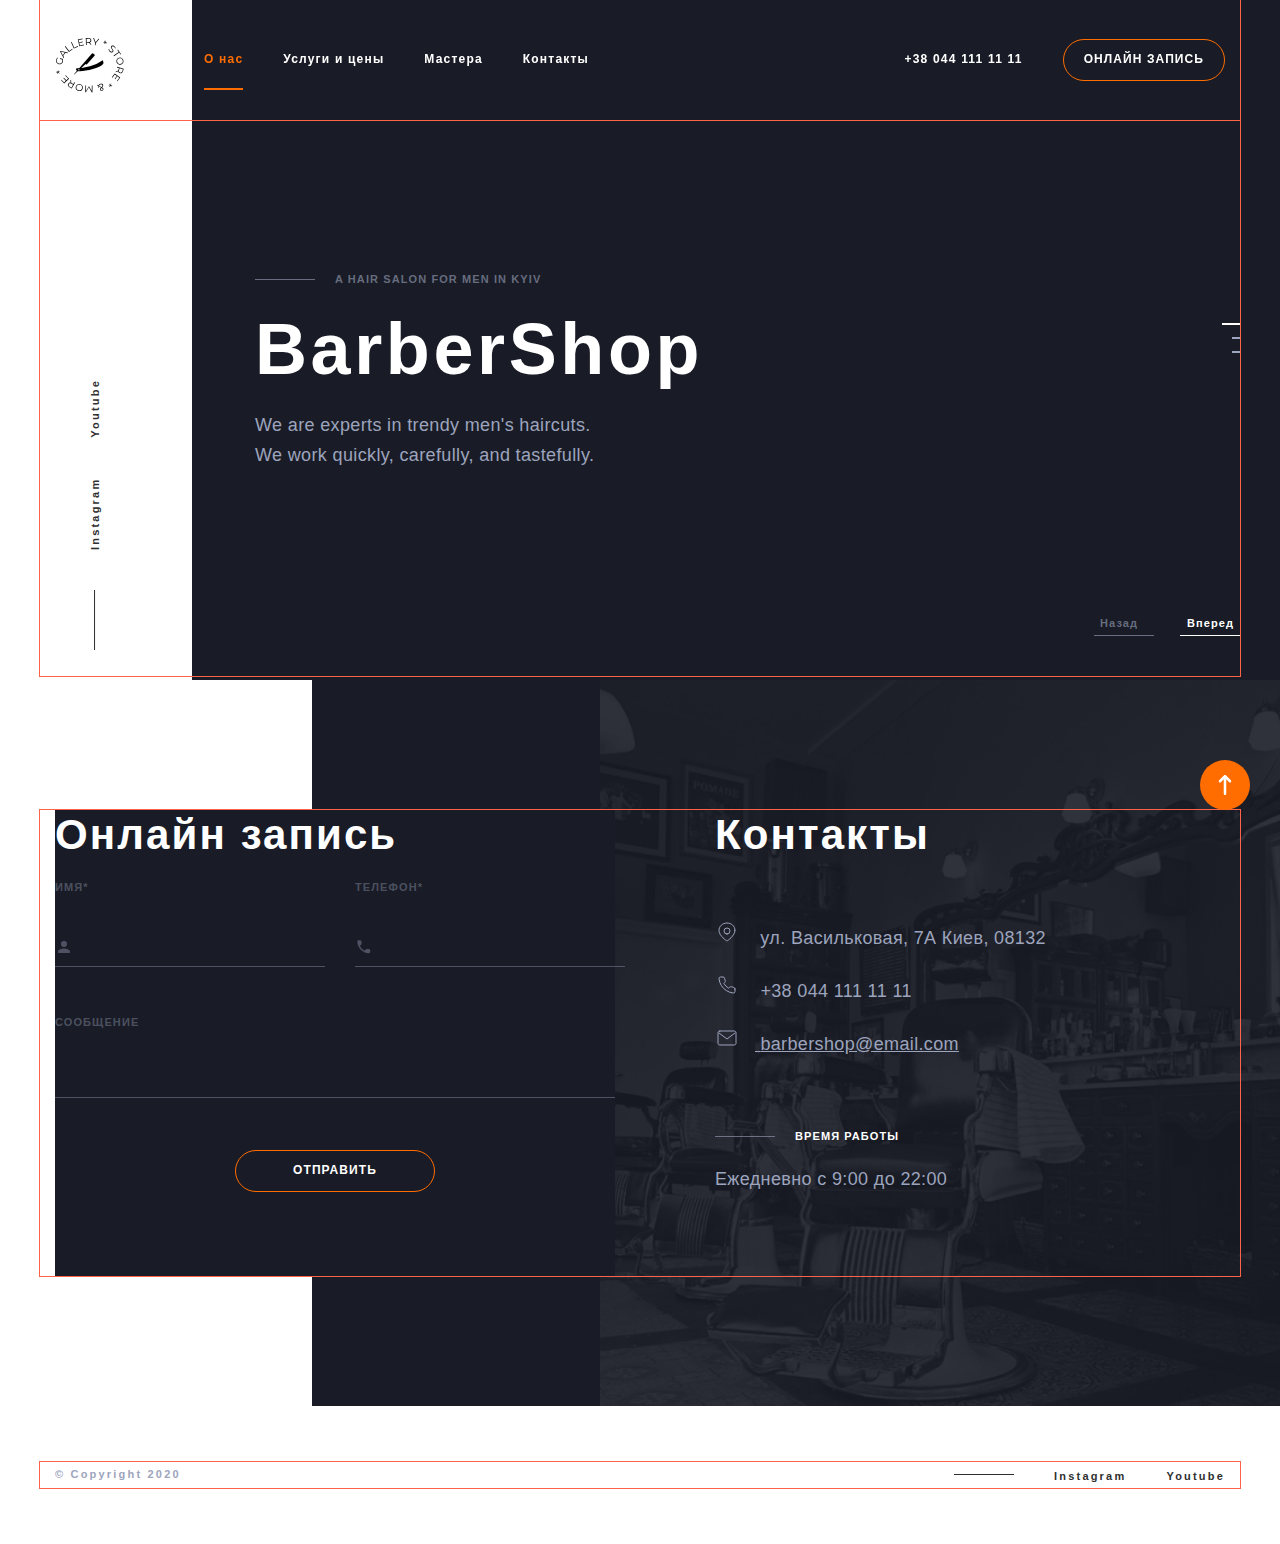
==== commit 0a1dae8f: "contact" ====
--- a/index.html
+++ b/index.html
@@ -576,7 +576,7 @@
         </form>
         </div>
         <div class="contact contact--right-side">
-        <p class="section-title section-title--mode-dark">Контакты</p>
+        <p class="section-title section-title--mode-dark contact__section-title">Контакты</p>
         <address>
           <ul class="icons-list list">
             <li class="icons-list__item">
@@ -594,7 +594,7 @@
             </li>
           </ul>
         </address>
-        <p class="contact__time-title">Время работы</p>
+        <p class="contact__time-title uppertitle uppertitle--mode-dark">Время работы</p>
         <p class="contact__time">Ежедневно </time>с 9:00 до 22:00</time></p>
         </div>
         </div>
--- a/css/main.min.css
+++ b/css/main.min.css
@@ -3,5 +3,5 @@
  Consolas,  'Liberation Mono',  Menlo,- monospace;font-size:1em}small{font-size:80%}sub,sup{font-size:75%;line-height:0;position:relative;vertical-align:baseline}sub{bottom:-0.25em}sup{top:-0.5em}table{text-indent:0;border-color:inherit}button,input,optgroup,select,textarea{font-family:inherit;font-size:100%;line-height:1.15;margin:0}button,select{text-transform:none}button,[type='button'],[type='reset'],[type='submit']{-webkit-appearance:button}::-moz-focus-inner{border-style:none;padding:0}:-moz-focusring{outline:1px dotted ButtonText}:-moz-ui-invalid{box-shadow:none}legend{padding:0}progress{vertical-align:baseline}::-webkit-inner-spin-button,::-webkit-outer-spin-button{height:auto}[type='search']{-webkit-appearance:textfield;outline-offset:-2px}::-webkit-search-decoration{-webkit-appearance:none}::-webkit-file-upload-button{-webkit-appearance:button;font:inherit}summary{display:list-item}.visually-hidden{position:absolute;white-space:nowrap;width:1px;height:1px;overflow:hidden;border:0;padding:0;clip:rect(0 0 0 0);-webkit-clip-path:inset(50%);clip-path:inset(50%);margin:-1px}html{-webkit-box-sizing:border-box;box-sizing:border-box;scroll-behavior:smooth}body{background-color:var(--bg-color);color:var(--main-txt-cl);font-family:var(--main-font);font-weight:400;font-size:14px;line-height:1.86;letter-spacing:.02em}h1,h2,h3,h4,h5,h6,p{margin:0;padding:0}img{display:block;max-width:100%;height:auto}.no-scroll{overflow:hidden}.link{text-decoration:none;color:currentColor}.list{list-style:none;margin:0;padding:0}.js-no-transparency{-webkit-transition:background-color var(--transition-duration) var(--transition-timing-function),-webkit-backdrop-filter var(--transition-duration) var(--transition-timing-function);transition:background-color var(--transition-duration) var(--transition-timing-function),-webkit-backdrop-filter var(--transition-duration) var(--transition-timing-function);transition:background-color var(--transition-duration) var(--transition-timing-function),backdrop-filter var(--transition-duration) var(--transition-timing-function);transition:background-color var(--transition-duration) var(--transition-timing-function),backdrop-filter var(--transition-duration) var(--transition-timing-function),-webkit-backdrop-filter var(--transition-duration) var(--transition-timing-function);background-color:rgba(16,18,27,0.4);-webkit-backdrop-filter:blur(10px);backdrop-filter:blur(10px)}.container{padding-left:15px;padding-right:15px;margin-left:auto;margin-right:auto;outline:1px solid tomato}@media screen and (min-width: 480px){.container{width:448px}}@media screen and (min-width: 768px){.container{width:720px}}@media screen and (min-width: 1280px){.container{width:1200px}}.section{padding-top:84px;padding-bottom:84px}@media screen and (min-width: 768px){.section{padding-top:100px;padding-bottom:100px}}@media screen and (min-width: 1280px){.section{padding-top:130px;padding-bottom:130px}}.uppertitle{margin-bottom:20px;display:-webkit-box;display:-ms-flexbox;display:flex;-webkit-box-align:center;-ms-flex-align:center;align-items:center;font-weight:600;font-size:11px;line-height:1.36;letter-spacing:.1em;text-transform:uppercase}.uppertitle::before{content:'';margin-right:20px;display:block;width:60px;height:1px}.uppertitle--mode-dark{color:rgba(157,164,189,0.6)}.uppertitle--mode-dark:before{background-color:rgba(157,164,189,0.6)}.uppertitle--mode-light{color:#303030}.uppertitle--mode-light:before{background-color:#303030}.section-title{margin-bottom:20px;font-weight:700;font-size:28px;line-height:1.18;letter-spacing:.05em}@media screen and (min-width: 1280px){.section-title{font-size:42px}}.section-title--mode-light{color:#303030}.section-title--mode-dark{color:#ffffff}.subtitle{font-size:16px;line-height:1.63;letter-spacing:.02em}@media screen and (min-width: 1280px){.subtitle{font-size:18px}}.subtitle-title--mode-light{color:#555555}.subtitle-title--mode-dark{color:#9da4bd}.grid{display:-webkit-box;display:-ms-flexbox;display:flex;-ms-flex-wrap:wrap;flex-wrap:wrap;gap:var(--indent)}.grid-item{-ms-flex-preferred-size:calc((100% - var(--indent) * (var(--items)- 1)) / var(--items));flex-basis:calc((100% - var(--indent) * (var(--items)- 1)) / var(--items))}@-webkit-keyframes swing{0%{-webkit-transform:rotate(6deg);transform:rotate(6deg)}4%{-webkit-transform:rotate(-6deg);transform:rotate(-6deg)}8%{-webkit-transform:rotate(3deg);transform:rotate(3deg)}12%{-webkit-transform:rotate(-3deg);transform:rotate(-3deg)}16%{-webkit-transform:rotate(0);transform:rotate(0)}}@keyframes swing{0%{-webkit-transform:rotate(6deg);transform:rotate(6deg)}4%{-webkit-transform:rotate(-6deg);transform:rotate(-6deg)}8%{-webkit-transform:rotate(3deg);transform:rotate(3deg)}12%{-webkit-transform:rotate(-3deg);transform:rotate(-3deg)}16%{-webkit-transform:rotate(0);transform:rotate(0)}}@-webkit-keyframes expand{0%{letter-spacing:-0.6em;opacity:0}50%{opacity:0.6}100%{opacity:1}}@keyframes expand{0%{letter-spacing:-0.6em;opacity:0}50%{opacity:0.6}100%{opacity:1}}@-webkit-keyframes fade-left-to-right{from{-webkit-transform:translateX(-250px);transform:translateX(-250px);opacity:0}to{-webkit-transform:translateX(0);transform:translateX(0);opacity:1}}@keyframes fade-left-to-right{from{-webkit-transform:translateX(-250px);transform:translateX(-250px);opacity:0}to{-webkit-transform:translateX(0);transform:translateX(0);opacity:1}}@-webkit-keyframes fade-bootom-to-top{from{-webkit-transform:translateY(-150px);transform:translateY(-150px);opacity:0}to{-webkit-transform:translateY(0);transform:translateY(0);opacity:1}}@keyframes fade-bootom-to-top{from{-webkit-transform:translateY(-150px);transform:translateY(-150px);opacity:0}to{-webkit-transform:translateY(0);transform:translateY(0);opacity:1}}.navigation__list{display:-webkit-box;display:-ms-flexbox;display:flex;-webkit-box-align:center;-ms-flex-align:center;align-items:center}@media screen and (max-width: 767.98px){.navigation__list{display:none}}@media screen and (min-width: 768px) and (max-width: 1279.98px){.navigation__list{margin-left:40px}}@media screen and (min-width: 1280px){.navigation__list{margin-left:80px}}.navigation__item:not(:last-child){margin-right:40px}.navigation__link{position:relative;display:block;padding:52px 0 52px 0;font-weight:600;font-size:12px;line-height:1.33;letter-spacing:0.1em;color:var(--secondary-txt-cl);-webkit-transition:color var(--transition-duration) var(--transition-timing-function);transition:color var(--transition-duration) var(--transition-timing-function)}.navigation__link:hover,.navigation__link:focus{color:var(--accent-cl)}.navigation__link.current{color:var(--accent-cl)}.navigation__link.current::after{position:absolute;bottom:30px;left:0;content:'';display:block;width:100%;height:2px;background-color:var(--accent-cl)}.btn{padding:12px 20px;max-width:200px;min-width:160px;min-height:40px;font-family:inherit;font-weight:600;font-size:12px;line-height:1.33;letter-spacing:0.09em;text-transform:uppercase;border:1px solid var(--accent-cl);border-radius:25px;background-color:transparent;cursor:pointer;-webkit-transition:color var(--transition-duration) var(--transition-timing-function),background-color var(--transition-duration) var(--transition-timing-function);transition:color var(--transition-duration) var(--transition-timing-function),background-color var(--transition-duration) var(--transition-timing-function)}.btn:hover,.btn:focus{color:var(--secondary-txt-cl);background-color:var(--accent-cl)}.btn--mode-light{color:var(--btn-dark-cl)}.btn--mode-dark{color:var(--secondary-txt-cl)}.scroll-to-top{position:fixed;bottom:90px;right:30px;display:-webkit-box;display:-ms-flexbox;display:flex;-webkit-box-align:center;-ms-flex-align:center;align-items:center;-webkit-box-pack:center;-ms-flex-pack:center;justify-content:center;width:50px;height:50px;background-color:#ff6c00;border:none;border-radius:50%;cursor:pointer;-webkit-animation:slide-top 1s linear 2s infinite alternate both;animation:slide-top 1s linear 2s infinite alternate both}.arrow-top{fill:#fff}.backdrop{position:fixed;top:0;left:0;z-index:100;width:100%;height:100%;background-color:rgba(0,0,0,0.2);-webkit-transition:opacity var(--transition-duration) var(--transition-timing-function),visibility var(--transition-duration) var(--transition-timing-function),-webkit-transform var(--transition-duration) var(--transition-timing-function);transition:opacity var(--transition-duration) var(--transition-timing-function),visibility var(--transition-duration) var(--transition-timing-function),-webkit-transform var(--transition-duration) var(--transition-timing-function);transition:opacity var(--transition-duration) var(--transition-timing-function),transform var(--transition-duration) var(--transition-timing-function),visibility var(--transition-duration) var(--transition-timing-function);transition:opacity var(--transition-duration) var(--transition-timing-function),transform var(--transition-duration) var(--transition-timing-function),visibility var(--transition-duration) var(--transition-timing-function),-webkit-transform var(--transition-duration) var(--transition-timing-function)}.backdrop.is-hidden{opacity:0;visibility:hidden;pointer-events:none}.modal-wrapper{position:absolute;top:50%;left:50%;padding:25px;width:500px;background-color:var(--main-bg-cl);border-radius:2%;-webkit-transform:translate(-50%, -50%);transform:translate(-50%, -50%);-webkit-transition:-webkit-transform var(--transition-duration) var(--transition-timing-function);transition:-webkit-transform var(--transition-duration) var(--transition-timing-function);transition:transform var(--transition-duration) var(--transition-timing-function);transition:transform var(--transition-duration) var(--transition-timing-function), -webkit-transform var(--transition-duration) var(--transition-timing-function)}.backdrop.is-hidden .modal-wrapper{-webkit-transform:translate(-50%, -50%) scale(0.4);transform:translate(-50%, -50%) scale(0.4);opacity:0}.backdrop .modal-wrapper{-webkit-transform:translate(-50%, -50%) scale(1);transform:translate(-50%, -50%) scale(1);opacity:1}.modal-btn{position:absolute;top:10px;right:10px;display:-webkit-box;display:-ms-flexbox;display:flex;-webkit-box-pack:center;-ms-flex-pack:center;justify-content:center;-webkit-box-align:center;-ms-flex-align:center;align-items:center;padding:0;width:30px;height:30px;border-radius:50%;background-color:transparent;border:1px solid var(--btn-dark-cl);cursor:pointer;-webkit-transition:border var(--transition-duration) var(--transition-timing-function);transition:border var(--transition-duration) var(--transition-timing-function)}.modal-btn:hover,.modal-btn:focus{border:1px solid var(--accent-cl)}.modal-title{display:block;margin-bottom:25px;font-weight:400;font-size:20px;line-height:1.67;text-align:center;text-transform:uppercase;letter-spacing:0.03em;color:currentColor}.modal-form__group{position:relative;display:block;margin-bottom:20px}.modal-form__label{position:relative;display:inline-block;font-size:14px}.modal-form__label::before{content:"\002A";position:absolute;top:0;right:-12px;color:red}.modal-form__input{width:100%;padding:12px 40px;border-radius:5px;border:1px solid #191c26;outline:transparent}.modal-form__input:invalid:not(:placeholder-shown){border-color:#e22f37}.modal-form__input:valid:not(:placeholder-shown){border-color:#69e883}.modal-form__icon{position:absolute;bottom:12px;left:10px;fill:var(--btn-dark-cl);-webkit-transition:fill var(--transition-duration) var(--transition-timing-function);transition:fill var(--transition-duration) var(--transition-timing-function)}.modal-form__input:valid:not(:placeholder-shown) ~ .modal-form__icon{fill:#69e883}.modal-form__input:focus ~ .modal-form__icon{fill:#ffc039}.modal-form__input:invalid:not(:placeholder-shown) ~ .modal-form__icon{fill:#e22f37}.modal-form__alert{position:absolute;bottom:-22px;left:10px;display:-webkit-box;display:-ms-flexbox;display:flex;-webkit-box-align:center;-ms-flex-align:center;align-items:center;-ms-flex-pack:distribute;justify-content:space-around;width:90%;font-size:10px;opacity:0;-webkit-transition:opacity var(--transition-duration) var(--transition-timing-function);transition:opacity var(--transition-duration) var(--transition-timing-function)}.modal-form__alert--error{color:#e22f37}.modal-form__alert--warning{color:#ffc039}.modal-form__alert__icon{position:absolute;right:10px;bottom:12px;display:-webkit-inline-box;display:-ms-inline-flexbox;display:inline-flex;fill:currentColor;opacity:0;-webkit-transform:scale(0.3);transform:scale(0.3);-webkit-transition:fill var(--transition-duration) var(--transition-timing-function);transition:fill var(--transition-duration) var(--transition-timing-function)}.modal-form__alert-icon--warning{fill:#ffc039}.modal-form__alert-icon--error{fill:#e22f37}.modal-form__input:focus ~ .modal-form__alert--warning,.modal-form__input:focus ~ .modal-form__alert-icon--warning{letter-spacing:0.01em;opacity:1;-webkit-transform:scale(1);transform:scale(1)}.modal-form__input:not(:placeholder-shown) ~ .modal-form__alert--warning,.modal-form:not(:placeholder-shown) ~ .modal-form__alert-icon--warning{opacity:0}.modal-form__input:invalid:not(:placeholder-shown) ~ .modal-form__alert--error,.modal-form__input:invalid:not(:placeholder-shown) ~ .modal-form__alert-icon--error{letter-spacing:0.01em;opacity:1;-webkit-transform:scale(1);transform:scale(1)}.modal-form__pay-type{display:-webkit-box;display:-ms-flexbox;display:flex;-webkit-box-align:center;-ms-flex-align:center;align-items:center}.modal-form__pay-group:not(:last-child){margin-right:20px}.modal-form__pay-option{fill:var(--accent-cl);-webkit-filter:grayscale(1);filter:grayscale(1);-webkit-transition:-webkit-filter var(--transition-duration) var(--transition-timing-function);transition:-webkit-filter var(--transition-duration) var(--transition-timing-function);transition:filter var(--transition-duration) var(--transition-timing-function);transition:filter var(--transition-duration) var(--transition-timing-function), -webkit-filter var(--transition-duration) var(--transition-timing-function)}.modal-form__checkbox:checked+.modal-form__pay-option{-webkit-filter:grayscale(0);filter:grayscale(0)}.modal-form__policy-group{display:-webkit-box;display:-ms-flexbox;display:flex;-webkit-box-align:center;-ms-flex-align:center;align-items:center;-webkit-box-pack:center;-ms-flex-pack:center;justify-content:center;margin-bottom:20px}.modal-form__custom-checkbox{width:20px;height:20px;display:-webkit-box;display:-ms-flexbox;display:flex;-webkit-box-align:center;-ms-flex-align:center;align-items:center;-webkit-box-pack:center;-ms-flex-pack:center;justify-content:center;margin-right:10px;outline:2px solid var(--accent-cl);border-radius:4px;outline-offset:-2px}.modal-form__custom-checkbox-icon{opacity:0;fill:var(--main-bg-cl);-webkit-transition:opacity var(--transition-duration) var(--transition-timing-function),background-color var(--transition-duration) var(--transition-timing-function);transition:opacity var(--transition-duration) var(--transition-timing-function),background-color var(--transition-duration) var(--transition-timing-function)}.modal-form__checkbox:checked+.modal-form__custom-checkbox{background-color:var(--accent-cl)}.modal-form__checkbox:checked+.modal-form__custom-checkbox .modal-form__custom-checkbox-icon{opacity:1}.modal-form__link{color:var(--accent-cl)}.modal-form__policy-description{font-size:14px}.modal-form__submit-btn{display:block;margin:0 auto;-webkit-transition:background-color var(--transition-duration) var(--transition-timing-function);transition:background-color var(--transition-duration) var(--transition-timing-function)}@media screen and (min-width: 1280px){.contact-form{display:-webkit-box;display:-ms-flexbox;display:flex;-webkit-box-orient:vertical;-webkit-box-direction:normal;-ms-flex-direction:column;flex-direction:column}}@media screen and (min-width: 768px){.contact-form__wrapper{display:-webkit-box;display:-ms-flexbox;display:flex;-webkit-box-align:center;-ms-flex-align:center;align-items:center;margin-bottom:44px}}.contact-form__group{position:relative;padding-top:20px}@media screen and (min-width: 768px){.contact-form__group:not(:last-child){margin-right:30px}}.contact-form__label{position:absolute;left:0;top:0;font-weight:600;font-size:11px;line-height:1.36;letter-spacing:.1em;text-transform:uppercase;color:rgba(157,164,189,0.4)}@media screen and (min-width: 768px){.contact-form__label{-webkit-transform:translateY(-20px);transform:translateY(-20px);-webkit-transition:color var(--transition-duration) var(--transition-timing-function),-webkit-transform var(--transition-duration) var(--transition-timing-function);transition:color var(--transition-duration) var(--transition-timing-function),-webkit-transform var(--transition-duration) var(--transition-timing-function);transition:transform var(--transition-duration) var(--transition-timing-function),color var(--transition-duration) var(--transition-timing-function);transition:transform var(--transition-duration) var(--transition-timing-function),color var(--transition-duration) var(--transition-timing-function),-webkit-transform var(--transition-duration) var(--transition-timing-function)}}.contact-form__input:focus+.contact-form__label,.contact-form__input:not(:placeholder-shown){-webkit-transform:translateY(0);transform:translateY(0);color:var(--main-bg-cl)}.contact-form__input{width:100%;margin-bottom:44px;color:#FFFFFF;background-color:transparent;padding:5px;padding-left:25px;border:0;border-bottom:1px solid rgba(157,164,189,0.4);outline:transparent;-webkit-transition:border-color var(--transition-duration) var(--transition-timing-function);transition:border-color var(--transition-duration) var(--transition-timing-function)}@media screen and (min-width: 768px){.contact-form__input{width:330px}}@media screen and (min-width: 1280px){.contact-form__input{width:270px}}.contact-form__input:focus,.contact-form .contact-form__input:not(:placeholder-shown){border-bottom:1px solid #F7F7F7}.contact-form__input::-webkit-input-placeholder{opacity:0}.contact-form__input:-ms-input-placeholder{opacity:0}.contact-form__input::-ms-input-placeholder{opacity:0}.contact-form__input::placeholder{opacity:0}.contact-form__icon{position:absolute;top:20%;left:0;fill:rgba(157,164,189,0.4)}.contact-form__input:focus ~ .contact-form__icon,.contact-form__input:not(:placeholder-shown){fill:var(--main-bg-cl)}.contact-form__message{display:block;position:relative;width:100%;margin-bottom:44px}.contact-form__label{position:absolute;left:0;top:-20px;-webkit-transition:color var(--transition-duration) var(--transition-timing-function);transition:color var(--transition-duration) var(--transition-timing-function)}.contact-form__message-input:focus+.contact-form__label,.contact-form__message-input:not(:placeholder-shown){color:var(--main-bg-cl)}.contact-form__message-input{padding:5px;background-color:transparent;border:0;border-bottom:1px solid rgba(157,164,189,0.4);width:100%;resize:none;outline:transparent;color:var(--main-bg-cl);-webkit-transition:border-color var(--transition-duration) var(--transition-timing-function);transition:border-color var(--transition-duration) var(--transition-timing-function)}.contact-form__message-input:focus,.contact-form__message-input:not(:placeholder-shown){border-bottom:1px solid #F7F7F7}.contact-form__message-input::-webkit-input-placeholder{opacity:0}.contact-form__message-input:-ms-input-placeholder{opacity:0}.contact-form__message-input::-ms-input-placeholder{opacity:0}.contact-form__message-input::placeholder{opacity:0}.contact-form__bnt{display:block;margin-left:auto;margin-right:auto;margin-bottom:20px;min-width:200px;-webkit-transition:background-color var(--transition-duration) var(--transition-timing-function);transition:background-color var(--transition-duration) var(--transition-timing-function)}@media screen and (max-width: 767.98px){.slider{display:none}}.slider__controls{position:absolute;right:39px;bottom:40px;display:-webkit-box;display:-ms-flexbox;display:flex;-webkit-box-align:center;-ms-flex-align:center;align-items:center}@media screen and (min-width: 1280px){.slider__controls{right:0;bottom:40px}}.slider__item-controls:not(:last-child){margin-right:26px}.slider__btn{width:60px;height:24px;font-weight:600;font-size:11px;line-height:1.36;text-align:right;letter-spacing:0.1em;color:var(--main-bg-cl);background-color:transparent;cursor:pointer;border:0;border-bottom:1px solid var(--main-bg-cl)}.slider__btn--disable{text-align:left;color:var(--uppertitle);border-bottom:1px solid var(--uppertitle);position:relative;top:0px}.slider__pagination{position:absolute;top:50%;right:39px;-webkit-transform:translateY(-50%);transform:translateY(-50%);-webkit-box-orient:vertical;-webkit-box-direction:normal;-ms-flex-direction:column;flex-direction:column;width:18px}@media screen and (min-width: 1280px){.slider__pagination{right:0}}.slider__item{margin-left:auto;margin-bottom:12px;width:8px;height:2px;background-color:#9da4bd}.slider__item:last-child{margin-bottom:0}.slider__item--active{width:100%;background-color:var(--main-bg-cl)}.social-links-list:before{content:'';display:block;width:60px;height:1px;margin-right:40px;background-color:var(--btn-dark-cl)}.social-links-item:not(:last-child){margin-right:40px}.social-links-item-link{font-weight:600;font-size:11px;line-height:1.36;letter-spacing:0.2em;color:var(--btn-dark-cl);-webkit-transition:color var(--transition-duration) var(--transition-timing-function);transition:color var(--transition-duration) var(--transition-timing-function)}.social-links-item-link:hover,.social-links-item-link:focus{color:var(--accent-cl)}.chat-menu{position:fixed;right:30px;bottom:90px}.chat-menu__btn{position:relative;width:50px;height:50px;border-radius:50%;background-image:url(https://gist.githubusercontent.com/yazdipour/91dea3fdf97dba702ed89a6a1b9a98a7/raw/8c4870d4fda64c6f8dbf9d12d579d1ad66c3f360/rainbowcat.gif);background-position:center;background-size:contain;background-repeat:no-repeat;cursor:pointer;z-index:10}.chat-menu__list{position:absolute;top:2px;left:50%;-webkit-transform:translateX(-50%);transform:translateX(-50%)}.chat-menu__item{position:absolute;top:0;left:50%;-webkit-transform:translateX(-50%);transform:translateX(-50%)}.chat-menu__btn:hover ~ .chat-menu__list .chat-menu__item{-webkit-transform:translateY(calc(var(--item) * -30px)) translateX(-50%);transform:translateY(calc(var(--item) * -30px)) translateX(-50%)}.chat-menu__icon{fill:var(--accent-cl)}.mobile-menu{position:fixed;z-index:9;top:0;right:0;width:337px;height:100%;padding:40px;-webkit-box-orient:vertical;-webkit-box-direction:normal;-ms-flex-direction:column;flex-direction:column;background-color:#fff;display:none}.mobile-menu____contact{margin-top:auto}@media screen and (max-width: 767.98px){.mobile-menu.is-open{display:-webkit-box;display:-ms-flexbox;display:flex}}.header{position:fixed;top:0;width:100vw;z-index:10}.header__container{display:-webkit-box;display:-ms-flexbox;display:flex;-webkit-box-align:center;-ms-flex-align:center;align-items:center;position:relative}.logo{margin-top:20px}@media screen and (max-width: 767.98px){.logo__svg{fill:var(--main-bg-cl)}}.menu-button{position:absolute;z-index:10;top:0;bottom:0;right:30px;border:0;background-color:transparent;fill:white}@media screen and (min-width: 768px){.menu-button{display:none}}.menu-button:hover .icon-menu,.menu-button:focus .icon-menu{fill:var(--accent-cl)}.menu-button:hover .icon-cross,.menu-button:focus .icon-cross{fill:var(--accent-cl)}.icon-cross{display:none}.menu-button.is-open .icon-cross{display:block}.menu-button.is-open .icon-menu{display:none}.header__group{display:-webkit-box;display:-ms-flexbox;display:flex;-webkit-box-align:center;-ms-flex-align:center;align-items:center;margin-left:auto}@media screen and (max-width: 767.98px){.header__group{display:none}}@media screen and (min-width: 768px) and (max-width: 1279.98px){.header__group{-webkit-box-orient:vertical;-webkit-box-direction:reverse;-ms-flex-direction:column-reverse;flex-direction:column-reverse}}.header__phone{display:block;color:var(--secondary-txt-cl);font-weight:600;font-size:12px;line-height:.11;letter-spacing:.1em;text-decoration:none;-webkit-transition:color var(--transition-duration) var(--transition-timing-function);transition:color var(--transition-duration) var(--transition-timing-function)}@media screen and (min-width: 768px) and (max-width: 1279.98px){.header__phone{margin-top:20px}}@media screen and (min-width: 1280px){.header__phone{margin-right:40px}}.header__phone:hover,.header__phone:focus{color:var(--accent-cl)}.header__btn{-webkit-animation:swing 6s ease-in-out infinite forwards;animation:swing 6s ease-in-out infinite forwards}.hero{max-width:480px;min-height:580px;margin:0 auto;background-color:var(--dark-bg-cl);background-image:url("../images/slider/slider-img-3.jpg"),-webkit-gradient(linear, left top, right top, color-stop(12%, #fff), color-stop(12%, #191C26));background-image:url("../images/slider/slider-img-3.jpg"),linear-gradient(to right, #fff 12%, #191C26 12%);background-size:480px 680px, contain;background-position:top right, center;background-repeat:no-repeat}@media screen and (min-width: 768px){.hero{min-height:680px;max-width:720px;background-image:url("../images/slider/slider-img-3.jpg"),-webkit-gradient(linear, left top, right top, color-stop(15%, #fff), color-stop(15%, #191C26));background-image:url("../images/slider/slider-img-3.jpg"),linear-gradient(to right, #fff 15%, #191C26 15%);background-size:615px 680px, contain}}@media screen and (min-width: 1280px){.hero{max-width:1280px;background-size:1125px 680px, contain}}.hero__container{display:-webkit-box;display:-ms-flexbox;display:flex;position:relative}.hero__left-side{display:-webkit-box;display:-ms-flexbox;display:flex;-webkit-box-align:end;-ms-flex-align:end;align-items:flex-end;width:100px}@media screen and (max-width: 767.98px){.hero__left-side{display:none}}.hero__list{display:-webkit-box;display:-ms-flexbox;display:flex;-webkit-box-align:center;-ms-flex-align:center;align-items:center;-webkit-transform:rotate(-90deg) translateY(100%);transform:rotate(-90deg) translateY(100%);-webkit-transform-origin:left top;transform-origin:left top}.hero__list::before{content:'';display:block;width:60px;border-bottom:1px solid;margin-right:40px;color:var(--btn-dark-cl)}.hero__item:not(:last-child){margin-right:40px}.hero__link{font-weight:600;font-size:11px;line-height:1.36;letter-spacing:0.2em;color:var(--btn-dark-cl);-webkit-transition:var(--transition-duration) var(--transition-timing-function);transition:var(--transition-duration) var(--transition-timing-function)}.hero__link:hover,.hero__link:focus{color:var(--accent-cl)}.hero__group{-webkit-box-flex:1;-ms-flex-positive:1;flex-grow:1;margin-left:31px;margin-top:208px;margin-bottom:183px}@media screen and (min-width: 768px){.hero__group{margin-top:272px;margin-left:120px;margin-bottom:181px}}@media screen and (min-width: 1280px){.hero__group{margin-left:100px;margin-bottom:206px}}.hero__uppertitle{-webkit-animation:fade-left-to-right 0.6s var(--transition-timing-function);animation:fade-left-to-right 0.6s var(--transition-timing-function)}.hero__subtitle{width:476px;-webkit-animation:fade-bootom-to-top 2s var(--transition-timing-function);animation:fade-bootom-to-top 2s var(--transition-timing-function)}.main-title{margin-bottom:20px;font-weight:700;font-size:48px;line-height:1.17;letter-spacing:.05em;color:var(--main-bg-cl);-webkit-animation:fade-left-to-right 1s ease-out;animation:fade-left-to-right 1s ease-out}@media screen and (min-width: 1280px){.main-title{font-size:72px}}@media screen and (min-width: 768px){.about__container{display:-webkit-box;display:-ms-flexbox;display:flex}}@media screen and (max-width: 767.98px){.about-list{display:none}}@media screen and (min-width: 768px){.about-list{margin-right:30px}}@media screen and (min-width: 1280px){.about-list{display:-webkit-box;display:-ms-flexbox;display:flex;margin-right:64px}}@media screen and (min-width: 768px) and (max-width: 1279.98px){.about-list__item:not(:last-child){margin-right:30px}}.about-list__item{overflow:hidden}@media screen and (min-width: 1280px){.about-list__item{margin-right:30px}}.about-list__img{-webkit-transition:-webkit-transform var(--transition-duration) var(--transition-timing-function);transition:-webkit-transform var(--transition-duration) var(--transition-timing-function);transition:transform var(--transition-duration) var(--transition-timing-function);transition:transform var(--transition-duration) var(--transition-timing-function), -webkit-transform var(--transition-duration) var(--transition-timing-function)}.about-list__item:hover .about-list__img{-webkit-transform:scale(1.15);transform:scale(1.15)}@media screen and (min-width: 768px){.about__group{width:330px}}@media screen and (min-width: 1280px){.about__group{width:500px}}.about__subtitle{margin-bottom:20px}.about__description{margin-bottom:40px}.services{max-width:1280px;margin-left:auto;margin-right:auto;background-image:url("../images/price/bg.png");background-repeat:no-repeat;background-size:cover;background-color:#111319;background-position:center}.price-list{-webkit-box-align:center;-ms-flex-align:center;align-items:center;margin-bottom:50px;background:-webkit-gradient(linear, left top, left bottom, from(#171a24), to(rgba(23,26,36,0.2)));background:linear-gradient(180deg, #171a24 0%, rgba(23,26,36,0.2) 100%);font-size:14px;padding:30px 30px;padding-bottom:0}@media screen and (min-width: 1280px){.price-list{display:-webkit-box;display:-ms-flexbox;display:flex;background:transparent;padding:0}}@media screen and (min-width: 1280px){.price-list__item{width:calc(100%/2)}}@media screen and (min-width: 1280px){.price-list__item--left-side{background:-webkit-gradient(linear, left top, left bottom, from(#171a24), to(rgba(23,26,36,0.2)));background:linear-gradient(180deg, #171a24 0%, rgba(23,26,36,0.2) 100%)}}@media screen and (min-width: 1280px){.price-list__item--right-side{background:-webkit-gradient(linear, left top, left bottom, from(#090b13), to(rgba(9,11,19,0.2)));background:linear-gradient(180deg, #090b13 0%, rgba(9,11,19,0.2) 100%)}}.price-list__inner-list{width:100%;height:100%;display:block;padding-bottom:20px}@media screen and (min-width: 1280px){.price-list__inner-list{padding:30px 40px}}.price-list__inner-item{display:-webkit-box;display:-ms-flexbox;display:flex;-webkit-box-align:baseline;-ms-flex-align:baseline;align-items:baseline;font-weight:400;font-size:18px;line-height:1.67;letter-spacing:0.02em;color:var(--services-txt-cl)}.price-list__inner-item:not(:last-child){margin-bottom:20px}.price-list__inner-item span:last-of-type{-webkit-box-ordinal-group:3;-ms-flex-order:2;order:2}.price-list__inner-item::after{content:'';-webkit-box-flex:1;-ms-flex-positive:1;flex-grow:1;-webkit-box-ordinal-group:2;-ms-flex-order:1;order:1;height:1px;margin-left:6px;margin-right:6px;background-color:rgba(157,164,189,0.12)}.services__btn{display:block;margin-left:auto;margin-right:auto}.benefits{background-color:var(--main-bg-cl)}.benefits__container{display:-webkit-box;display:-ms-flexbox;display:flex;-webkit-box-pack:center;-ms-flex-pack:center;justify-content:center;-webkit-box-orient:vertical;-webkit-box-direction:reverse;-ms-flex-direction:column-reverse;flex-direction:column-reverse}@media screen and (min-width: 1280px){.benefits__container{-webkit-box-orient:horizontal;-webkit-box-direction:normal;-ms-flex-direction:row;flex-direction:row}}.benefits-list{width:370px;display:-webkit-box;display:-ms-flexbox;display:flex;-ms-flex-wrap:wrap;flex-wrap:wrap;-webkit-box-align:start;-ms-flex-align:start;align-items:flex-start;margin-left:auto}.benefits-list__item{width:170px;padding:20px;background-color:var(--secondary-bg-cl)}.benefits-list__item:nth-child(2n){margin-left:30px;margin-top:30px}.benefits-list__amount{position:relative;margin-bottom:6px;font-weight:700;font-size:42px;line-height:1.36;text-align:center;letter-spacing:0.05em;color:var(--btn-dark-cl)}.benefits-list__amount--decor{position:absolute;top:0;right:0;font-weight:600;font-size:16px;line-height:1.38;text-align:center;color:var(--accent-cl)}.benefits-list__text{font-weight:600;font-size:11px;line-height:1.36;letter-spacing:normal;text-align:center;color:var(--btn-dark-cl)}.benefits-group{width:500px;margin-bottom:44px}@media screen and (min-width: 1280px){.benefits-group{margin-left:130px}}.member{background-color:var(--secondary-bg-cl);-webkit-box-pack:center;-ms-flex-pack:center;justify-content:center}.member__item{--items:1}@media screen and (min-width: 1280px){.member__item{--items:3}}.member__img{margin-bottom:30px}.member__title{font-weight:400;font-size:18px;line-height:1.39;letter-spacing:.02em;text-align:center;color:var(--btn-dark-cl);margin-bottom:8px}.member__position{font-weight:400;font-size:14px;line-height:1.36;letter-spacing:.02em;text-align:center;color:var(--accent-cl);margin-bottom:30px}.socials{display:-webkit-box;display:-ms-flexbox;display:flex;-webkit-box-pack:center;-ms-flex-pack:center;justify-content:center;-webkit-box-align:center;-ms-flex-align:center;align-items:center}.socials__item:not(:last-child){margin-right:10px}.socials__link{display:-webkit-box;display:-ms-flexbox;display:flex;-webkit-box-align:center;-ms-flex-align:center;align-items:center;-webkit-box-pack:center;-ms-flex-pack:center;justify-content:center;width:44px;height:44px;background-color:var(--main-bg-cl);color:var(--btn-dark-cl);border-radius:50%;-webkit-transition:fill var(--transition-duration) var(--transition-timing-function),color var(--transition-duration) var(--transition-timing-function);transition:fill var(--transition-duration) var(--transition-timing-function),color var(--transition-duration) var(--transition-timing-function)}.socials__link:hover,.socials__link:focus{color:var(--accent-cl)}.socials__icon{fill:currentColor}.gallery{background-color:var(--main-bg-cl)}.gallery__uppertitle{margin-bottom:44px}.gallery-list{-webkit-box-pack:center;-ms-flex-pack:center;justify-content:center}.gallery-list__item{position:relative;--items: 1}@media screen and (min-width: 768px){.gallery-list__item{--items: 1}}@media screen and (min-width: 1280px){.gallery-list__item{--items: 4}}.gallery-list__item::before{position:absolute;left:0;top:0;content:' ';display:block;width:100%;height:100%}.contacts{background-color:var(--dark-bg-cl);background-image:url("../images/contact/Bg.png");background-repeat:no-repeat;background-position:top left calc(50% + 312px)}.contact__time-title{font-weight:600;font-size:11px;line-height:1.36;letter-spacing:.1em;text-transform:uppercase;color:var(--secondary-txt-cl)}.contact__time{font-weight:400;font-size:18px;line-height:1.67;letter-spacing:.02em;color:var(--services-txt-cl)}.contact--left-side{background-color:var(--dark-bg-cl);width:418px}@media screen and (min-width: 768px){.contact--left-side{width:690px}}@media screen and (min-width: 1280px){.contact--left-side{width:560px}}.contact__section-title{text-align:center;margin-bottom:60px}@media screen and (min-width: 768px){.contact__section-title{text-align:left}}.contact--right-side{margin-left:100px}.icons-list{font-weight:400;font-size:18px;font-style:normal;line-height:1.67;letter-spacing:0.02em;color:var(--services-txt-cl)}.icons-list__item:not(:last-child){margin-bottom:20px}.icons-list__item:nth-last-child(1){margin-bottom:70px;text-decoration:underline}.icons-list__icon{margin-right:16px;fill:transparent}.footer{background-color:var(--main-bg-cl);padding-top:56px;padding-bottom:56px}.footer__container{display:-webkit-box;display:-ms-flexbox;display:flex;-webkit-box-align:center;-ms-flex-align:center;align-items:center}.footer__copyright{font-weight:600;font-size:11px;line-height:1.36;letter-spacing:0.2em;color:var(--services-txt-cl)}.footer-links{display:-webkit-box;display:-ms-flexbox;display:flex;-webkit-box-align:center;-ms-flex-align:center;align-items:center;margin-left:auto}.footer-links::before{content:'';display:block;width:60px;border-bottom:1px solid;margin-right:40px;color:var(--btn-dark-cl)}.footer-links__item:not(:last-child){margin-right:40px}.footer-links__link{font-weight:600;font-size:11px;line-height:1.36;letter-spacing:0.2em;color:var(--btn-dark-cl)}.footer-links__link:hover,.footer-links__link:focus{color:var(--accent-cl)}
+ monospace;font-size:1em}small{font-size:80%}sub,sup{font-size:75%;line-height:0;position:relative;vertical-align:baseline}sub{bottom:-0.25em}sup{top:-0.5em}table{text-indent:0;border-color:inherit}button,input,optgroup,select,textarea{font-family:inherit;font-size:100%;line-height:1.15;margin:0}button,select{text-transform:none}button,[type='button'],[type='reset'],[type='submit']{-webkit-appearance:button}::-moz-focus-inner{border-style:none;padding:0}:-moz-focusring{outline:1px dotted ButtonText}:-moz-ui-invalid{box-shadow:none}legend{padding:0}progress{vertical-align:baseline}::-webkit-inner-spin-button,::-webkit-outer-spin-button{height:auto}[type='search']{-webkit-appearance:textfield;outline-offset:-2px}::-webkit-search-decoration{-webkit-appearance:none}::-webkit-file-upload-button{-webkit-appearance:button;font:inherit}summary{display:list-item}.visually-hidden{position:absolute;white-space:nowrap;width:1px;height:1px;overflow:hidden;border:0;padding:0;clip:rect(0 0 0 0);-webkit-clip-path:inset(50%);clip-path:inset(50%);margin:-1px}html{-webkit-box-sizing:border-box;box-sizing:border-box;scroll-behavior:smooth}body{background-color:var(--bg-color);color:var(--main-txt-cl);font-family:var(--main-font);font-weight:400;font-size:14px;line-height:1.86;letter-spacing:.02em}h1,h2,h3,h4,h5,h6,p{margin:0;padding:0}img{display:block;max-width:100%;height:auto}.no-scroll{overflow:hidden}.link{text-decoration:none;color:currentColor}.list{list-style:none;margin:0;padding:0}.js-no-transparency{-webkit-transition:background-color var(--transition-duration) var(--transition-timing-function),-webkit-backdrop-filter var(--transition-duration) var(--transition-timing-function);transition:background-color var(--transition-duration) var(--transition-timing-function),-webkit-backdrop-filter var(--transition-duration) var(--transition-timing-function);transition:background-color var(--transition-duration) var(--transition-timing-function),backdrop-filter var(--transition-duration) var(--transition-timing-function);transition:background-color var(--transition-duration) var(--transition-timing-function),backdrop-filter var(--transition-duration) var(--transition-timing-function),-webkit-backdrop-filter var(--transition-duration) var(--transition-timing-function);background-color:rgba(16,18,27,0.4);-webkit-backdrop-filter:blur(10px);backdrop-filter:blur(10px)}.container{padding-left:15px;padding-right:15px;margin-left:auto;margin-right:auto;outline:1px solid tomato}@media screen and (min-width: 480px){.container{width:448px}}@media screen and (min-width: 768px){.container{width:720px}}@media screen and (min-width: 1280px){.container{width:1200px}}.section{padding-top:84px;padding-bottom:84px}@media screen and (min-width: 768px){.section{padding-top:100px;padding-bottom:100px}}@media screen and (min-width: 1280px){.section{padding-top:130px;padding-bottom:130px}}.uppertitle{margin-bottom:20px;display:-webkit-box;display:-ms-flexbox;display:flex;-webkit-box-align:center;-ms-flex-align:center;align-items:center;font-weight:600;font-size:11px;line-height:1.36;letter-spacing:.1em;text-transform:uppercase}.uppertitle::before{content:'';margin-right:20px;display:block;width:60px;height:1px}.uppertitle--mode-dark{color:rgba(157,164,189,0.6)}.uppertitle--mode-dark:before{background-color:rgba(157,164,189,0.6)}.uppertitle--mode-light{color:#303030}.uppertitle--mode-light:before{background-color:#303030}.section-title{margin-bottom:20px;font-weight:700;font-size:28px;line-height:1.18;letter-spacing:.05em}@media screen and (min-width: 1280px){.section-title{font-size:42px}}.section-title--mode-light{color:#303030}.section-title--mode-dark{color:#ffffff}.subtitle{font-size:16px;line-height:1.63;letter-spacing:.02em}@media screen and (min-width: 1280px){.subtitle{font-size:18px}}.subtitle-title--mode-light{color:#555555}.subtitle-title--mode-dark{color:#9da4bd}.grid{display:-webkit-box;display:-ms-flexbox;display:flex;-ms-flex-wrap:wrap;flex-wrap:wrap;gap:var(--indent)}.grid-item{-ms-flex-preferred-size:calc((100% - var(--indent) * (var(--items)- 1)) / var(--items));flex-basis:calc((100% - var(--indent) * (var(--items)- 1)) / var(--items))}@-webkit-keyframes swing{0%{-webkit-transform:rotate(6deg);transform:rotate(6deg)}4%{-webkit-transform:rotate(-6deg);transform:rotate(-6deg)}8%{-webkit-transform:rotate(3deg);transform:rotate(3deg)}12%{-webkit-transform:rotate(-3deg);transform:rotate(-3deg)}16%{-webkit-transform:rotate(0);transform:rotate(0)}}@keyframes swing{0%{-webkit-transform:rotate(6deg);transform:rotate(6deg)}4%{-webkit-transform:rotate(-6deg);transform:rotate(-6deg)}8%{-webkit-transform:rotate(3deg);transform:rotate(3deg)}12%{-webkit-transform:rotate(-3deg);transform:rotate(-3deg)}16%{-webkit-transform:rotate(0);transform:rotate(0)}}@-webkit-keyframes expand{0%{letter-spacing:-0.6em;opacity:0}50%{opacity:0.6}100%{opacity:1}}@keyframes expand{0%{letter-spacing:-0.6em;opacity:0}50%{opacity:0.6}100%{opacity:1}}@-webkit-keyframes fade-left-to-right{from{-webkit-transform:translateX(-250px);transform:translateX(-250px);opacity:0}to{-webkit-transform:translateX(0);transform:translateX(0);opacity:1}}@keyframes fade-left-to-right{from{-webkit-transform:translateX(-250px);transform:translateX(-250px);opacity:0}to{-webkit-transform:translateX(0);transform:translateX(0);opacity:1}}@-webkit-keyframes fade-bootom-to-top{from{-webkit-transform:translateY(-150px);transform:translateY(-150px);opacity:0}to{-webkit-transform:translateY(0);transform:translateY(0);opacity:1}}@keyframes fade-bootom-to-top{from{-webkit-transform:translateY(-150px);transform:translateY(-150px);opacity:0}to{-webkit-transform:translateY(0);transform:translateY(0);opacity:1}}.navigation__list{display:-webkit-box;display:-ms-flexbox;display:flex;-webkit-box-align:center;-ms-flex-align:center;align-items:center}@media screen and (max-width: 767.98px){.navigation__list{display:none}}@media screen and (min-width: 768px) and (max-width: 1279.98px){.navigation__list{margin-left:40px}}@media screen and (min-width: 1280px){.navigation__list{margin-left:80px}}.navigation__item:not(:last-child){margin-right:40px}.navigation__link{position:relative;display:block;padding:52px 0 52px 0;font-weight:600;font-size:12px;line-height:1.33;letter-spacing:0.1em;color:var(--secondary-txt-cl);-webkit-transition:color var(--transition-duration) var(--transition-timing-function);transition:color var(--transition-duration) var(--transition-timing-function)}.navigation__link:hover,.navigation__link:focus{color:var(--accent-cl)}.navigation__link.current{color:var(--accent-cl)}.navigation__link.current::after{position:absolute;bottom:30px;left:0;content:'';display:block;width:100%;height:2px;background-color:var(--accent-cl)}.btn{padding:12px 20px;max-width:200px;min-width:160px;min-height:40px;font-family:inherit;font-weight:600;font-size:12px;line-height:1.33;letter-spacing:0.09em;text-transform:uppercase;border:1px solid var(--accent-cl);border-radius:25px;background-color:transparent;cursor:pointer;-webkit-transition:color var(--transition-duration) var(--transition-timing-function),background-color var(--transition-duration) var(--transition-timing-function);transition:color var(--transition-duration) var(--transition-timing-function),background-color var(--transition-duration) var(--transition-timing-function)}.btn:hover,.btn:focus{color:var(--secondary-txt-cl);background-color:var(--accent-cl)}.btn--mode-light{color:var(--btn-dark-cl)}.btn--mode-dark{color:var(--secondary-txt-cl)}.scroll-to-top{position:fixed;bottom:90px;right:30px;display:-webkit-box;display:-ms-flexbox;display:flex;-webkit-box-align:center;-ms-flex-align:center;align-items:center;-webkit-box-pack:center;-ms-flex-pack:center;justify-content:center;width:50px;height:50px;background-color:#ff6c00;border:none;border-radius:50%;cursor:pointer;-webkit-animation:slide-top 1s linear 2s infinite alternate both;animation:slide-top 1s linear 2s infinite alternate both}.arrow-top{fill:#fff}.backdrop{position:fixed;top:0;left:0;z-index:100;width:100%;height:100%;background-color:rgba(0,0,0,0.2);-webkit-transition:opacity var(--transition-duration) var(--transition-timing-function),visibility var(--transition-duration) var(--transition-timing-function),-webkit-transform var(--transition-duration) var(--transition-timing-function);transition:opacity var(--transition-duration) var(--transition-timing-function),visibility var(--transition-duration) var(--transition-timing-function),-webkit-transform var(--transition-duration) var(--transition-timing-function);transition:opacity var(--transition-duration) var(--transition-timing-function),transform var(--transition-duration) var(--transition-timing-function),visibility var(--transition-duration) var(--transition-timing-function);transition:opacity var(--transition-duration) var(--transition-timing-function),transform var(--transition-duration) var(--transition-timing-function),visibility var(--transition-duration) var(--transition-timing-function),-webkit-transform var(--transition-duration) var(--transition-timing-function)}.backdrop.is-hidden{opacity:0;visibility:hidden;pointer-events:none}.modal-wrapper{position:absolute;top:50%;left:50%;padding:25px;width:500px;background-color:var(--main-bg-cl);border-radius:2%;-webkit-transform:translate(-50%, -50%);transform:translate(-50%, -50%);-webkit-transition:-webkit-transform var(--transition-duration) var(--transition-timing-function);transition:-webkit-transform var(--transition-duration) var(--transition-timing-function);transition:transform var(--transition-duration) var(--transition-timing-function);transition:transform var(--transition-duration) var(--transition-timing-function), -webkit-transform var(--transition-duration) var(--transition-timing-function)}.backdrop.is-hidden .modal-wrapper{-webkit-transform:translate(-50%, -50%) scale(0.4);transform:translate(-50%, -50%) scale(0.4);opacity:0}.backdrop .modal-wrapper{-webkit-transform:translate(-50%, -50%) scale(1);transform:translate(-50%, -50%) scale(1);opacity:1}.modal-btn{position:absolute;top:10px;right:10px;display:-webkit-box;display:-ms-flexbox;display:flex;-webkit-box-pack:center;-ms-flex-pack:center;justify-content:center;-webkit-box-align:center;-ms-flex-align:center;align-items:center;padding:0;width:30px;height:30px;border-radius:50%;background-color:transparent;border:1px solid var(--btn-dark-cl);cursor:pointer;-webkit-transition:border var(--transition-duration) var(--transition-timing-function);transition:border var(--transition-duration) var(--transition-timing-function)}.modal-btn:hover,.modal-btn:focus{border:1px solid var(--accent-cl)}.modal-title{display:block;margin-bottom:25px;font-weight:400;font-size:20px;line-height:1.67;text-align:center;text-transform:uppercase;letter-spacing:0.03em;color:currentColor}.modal-form__group{position:relative;display:block;margin-bottom:20px}.modal-form__label{position:relative;display:inline-block;font-size:14px}.modal-form__label::before{content:"\002A";position:absolute;top:0;right:-12px;color:red}.modal-form__input{width:100%;padding:12px 40px;border-radius:5px;border:1px solid #191c26;outline:transparent}.modal-form__input:invalid:not(:placeholder-shown){border-color:#e22f37}.modal-form__input:valid:not(:placeholder-shown){border-color:#69e883}.modal-form__icon{position:absolute;bottom:12px;left:10px;fill:var(--btn-dark-cl);-webkit-transition:fill var(--transition-duration) var(--transition-timing-function);transition:fill var(--transition-duration) var(--transition-timing-function)}.modal-form__input:valid:not(:placeholder-shown) ~ .modal-form__icon{fill:#69e883}.modal-form__input:focus ~ .modal-form__icon{fill:#ffc039}.modal-form__input:invalid:not(:placeholder-shown) ~ .modal-form__icon{fill:#e22f37}.modal-form__alert{position:absolute;bottom:-22px;left:10px;display:-webkit-box;display:-ms-flexbox;display:flex;-webkit-box-align:center;-ms-flex-align:center;align-items:center;-ms-flex-pack:distribute;justify-content:space-around;width:90%;font-size:10px;opacity:0;-webkit-transition:opacity var(--transition-duration) var(--transition-timing-function);transition:opacity var(--transition-duration) var(--transition-timing-function)}.modal-form__alert--error{color:#e22f37}.modal-form__alert--warning{color:#ffc039}.modal-form__alert__icon{position:absolute;right:10px;bottom:12px;display:-webkit-inline-box;display:-ms-inline-flexbox;display:inline-flex;fill:currentColor;opacity:0;-webkit-transform:scale(0.3);transform:scale(0.3);-webkit-transition:fill var(--transition-duration) var(--transition-timing-function);transition:fill var(--transition-duration) var(--transition-timing-function)}.modal-form__alert-icon--warning{fill:#ffc039}.modal-form__alert-icon--error{fill:#e22f37}.modal-form__input:focus ~ .modal-form__alert--warning,.modal-form__input:focus ~ .modal-form__alert-icon--warning{letter-spacing:0.01em;opacity:1;-webkit-transform:scale(1);transform:scale(1)}.modal-form__input:not(:placeholder-shown) ~ .modal-form__alert--warning,.modal-form:not(:placeholder-shown) ~ .modal-form__alert-icon--warning{opacity:0}.modal-form__input:invalid:not(:placeholder-shown) ~ .modal-form__alert--error,.modal-form__input:invalid:not(:placeholder-shown) ~ .modal-form__alert-icon--error{letter-spacing:0.01em;opacity:1;-webkit-transform:scale(1);transform:scale(1)}.modal-form__pay-type{display:-webkit-box;display:-ms-flexbox;display:flex;-webkit-box-align:center;-ms-flex-align:center;align-items:center}.modal-form__pay-group:not(:last-child){margin-right:20px}.modal-form__pay-option{fill:var(--accent-cl);-webkit-filter:grayscale(1);filter:grayscale(1);-webkit-transition:-webkit-filter var(--transition-duration) var(--transition-timing-function);transition:-webkit-filter var(--transition-duration) var(--transition-timing-function);transition:filter var(--transition-duration) var(--transition-timing-function);transition:filter var(--transition-duration) var(--transition-timing-function), -webkit-filter var(--transition-duration) var(--transition-timing-function)}.modal-form__checkbox:checked+.modal-form__pay-option{-webkit-filter:grayscale(0);filter:grayscale(0)}.modal-form__policy-group{display:-webkit-box;display:-ms-flexbox;display:flex;-webkit-box-align:center;-ms-flex-align:center;align-items:center;-webkit-box-pack:center;-ms-flex-pack:center;justify-content:center;margin-bottom:20px}.modal-form__custom-checkbox{width:20px;height:20px;display:-webkit-box;display:-ms-flexbox;display:flex;-webkit-box-align:center;-ms-flex-align:center;align-items:center;-webkit-box-pack:center;-ms-flex-pack:center;justify-content:center;margin-right:10px;outline:2px solid var(--accent-cl);border-radius:4px;outline-offset:-2px}.modal-form__custom-checkbox-icon{opacity:0;fill:var(--main-bg-cl);-webkit-transition:opacity var(--transition-duration) var(--transition-timing-function),background-color var(--transition-duration) var(--transition-timing-function);transition:opacity var(--transition-duration) var(--transition-timing-function),background-color var(--transition-duration) var(--transition-timing-function)}.modal-form__checkbox:checked+.modal-form__custom-checkbox{background-color:var(--accent-cl)}.modal-form__checkbox:checked+.modal-form__custom-checkbox .modal-form__custom-checkbox-icon{opacity:1}.modal-form__link{color:var(--accent-cl)}.modal-form__policy-description{font-size:14px}.modal-form__submit-btn{display:block;margin:0 auto;-webkit-transition:background-color var(--transition-duration) var(--transition-timing-function);transition:background-color var(--transition-duration) var(--transition-timing-function)}@media screen and (min-width: 1280px){.contact-form{display:-webkit-box;display:-ms-flexbox;display:flex;-webkit-box-orient:vertical;-webkit-box-direction:normal;-ms-flex-direction:column;flex-direction:column}}@media screen and (min-width: 768px){.contact-form__wrapper{display:-webkit-box;display:-ms-flexbox;display:flex;-webkit-box-align:center;-ms-flex-align:center;align-items:center;margin-bottom:44px}}.contact-form__group{position:relative;padding-top:20px}@media screen and (min-width: 768px){.contact-form__group:not(:last-child){margin-right:30px}}.contact-form__label{position:absolute;left:0;top:0;font-weight:600;font-size:11px;line-height:1.36;letter-spacing:.1em;text-transform:uppercase;color:rgba(157,164,189,0.4)}@media screen and (min-width: 768px){.contact-form__label{-webkit-transform:translateY(-20px);transform:translateY(-20px);-webkit-transition:color var(--transition-duration) var(--transition-timing-function),-webkit-transform var(--transition-duration) var(--transition-timing-function);transition:color var(--transition-duration) var(--transition-timing-function),-webkit-transform var(--transition-duration) var(--transition-timing-function);transition:transform var(--transition-duration) var(--transition-timing-function),color var(--transition-duration) var(--transition-timing-function);transition:transform var(--transition-duration) var(--transition-timing-function),color var(--transition-duration) var(--transition-timing-function),-webkit-transform var(--transition-duration) var(--transition-timing-function)}}.contact-form__input:focus+.contact-form__label,.contact-form__input:not(:placeholder-shown){-webkit-transform:translateY(0);transform:translateY(0);color:var(--main-bg-cl)}.contact-form__input{width:100%;margin-bottom:44px;color:#FFFFFF;background-color:transparent;padding:5px;padding-left:25px;border:0;border-bottom:1px solid rgba(157,164,189,0.4);outline:transparent;-webkit-transition:border-color var(--transition-duration) var(--transition-timing-function);transition:border-color var(--transition-duration) var(--transition-timing-function)}@media screen and (min-width: 768px){.contact-form__input{width:330px}}@media screen and (min-width: 1280px){.contact-form__input{width:270px}}.contact-form__input:focus,.contact-form .contact-form__input:not(:placeholder-shown){border-bottom:1px solid #F7F7F7}.contact-form__input::-webkit-input-placeholder{opacity:0}.contact-form__input:-ms-input-placeholder{opacity:0}.contact-form__input::-ms-input-placeholder{opacity:0}.contact-form__input::placeholder{opacity:0}.contact-form__icon{position:absolute;top:20%;left:0;fill:rgba(157,164,189,0.4)}.contact-form__input:focus ~ .contact-form__icon,.contact-form__input:not(:placeholder-shown){fill:var(--main-bg-cl)}.contact-form__message{display:block;position:relative;width:100%;margin-bottom:44px}.contact-form__label{position:absolute;left:0;top:-20px;-webkit-transition:color var(--transition-duration) var(--transition-timing-function);transition:color var(--transition-duration) var(--transition-timing-function)}.contact-form__message-input:focus+.contact-form__label,.contact-form__message-input:not(:placeholder-shown){color:var(--main-bg-cl)}.contact-form__message-input{padding:5px;background-color:transparent;border:0;border-bottom:1px solid rgba(157,164,189,0.4);width:100%;resize:none;outline:transparent;color:var(--main-bg-cl);-webkit-transition:border-color var(--transition-duration) var(--transition-timing-function);transition:border-color var(--transition-duration) var(--transition-timing-function)}.contact-form__message-input:focus,.contact-form__message-input:not(:placeholder-shown){border-bottom:1px solid #F7F7F7}.contact-form__message-input::-webkit-input-placeholder{opacity:0}.contact-form__message-input:-ms-input-placeholder{opacity:0}.contact-form__message-input::-ms-input-placeholder{opacity:0}.contact-form__message-input::placeholder{opacity:0}.contact-form__bnt{display:block;margin-left:auto;margin-right:auto;margin-bottom:84px;min-width:200px;-webkit-transition:background-color var(--transition-duration) var(--transition-timing-function);transition:background-color var(--transition-duration) var(--transition-timing-function)}@media screen and (max-width: 767.98px){.slider{display:none}}.slider__controls{position:absolute;right:39px;bottom:40px;display:-webkit-box;display:-ms-flexbox;display:flex;-webkit-box-align:center;-ms-flex-align:center;align-items:center}@media screen and (min-width: 1280px){.slider__controls{right:0;bottom:40px}}.slider__item-controls:not(:last-child){margin-right:26px}.slider__btn{width:60px;height:24px;font-weight:600;font-size:11px;line-height:1.36;text-align:right;letter-spacing:0.1em;color:var(--main-bg-cl);background-color:transparent;cursor:pointer;border:0;border-bottom:1px solid var(--main-bg-cl)}.slider__btn--disable{text-align:left;color:var(--uppertitle);border-bottom:1px solid var(--uppertitle);position:relative;top:0px}.slider__pagination{position:absolute;top:50%;right:39px;-webkit-transform:translateY(-50%);transform:translateY(-50%);-webkit-box-orient:vertical;-webkit-box-direction:normal;-ms-flex-direction:column;flex-direction:column;width:18px}@media screen and (min-width: 1280px){.slider__pagination{right:0}}.slider__item{margin-left:auto;margin-bottom:12px;width:8px;height:2px;background-color:#9da4bd}.slider__item:last-child{margin-bottom:0}.slider__item--active{width:100%;background-color:var(--main-bg-cl)}.social-links-list:before{content:'';display:block;width:60px;height:1px;margin-right:40px;background-color:var(--btn-dark-cl)}.social-links-item:not(:last-child){margin-right:40px}.social-links-item-link{font-weight:600;font-size:11px;line-height:1.36;letter-spacing:0.2em;color:var(--btn-dark-cl);-webkit-transition:color var(--transition-duration) var(--transition-timing-function);transition:color var(--transition-duration) var(--transition-timing-function)}.social-links-item-link:hover,.social-links-item-link:focus{color:var(--accent-cl)}.chat-menu{position:fixed;right:30px;bottom:90px}.chat-menu__btn{position:relative;width:50px;height:50px;border-radius:50%;background-image:url(https://gist.githubusercontent.com/yazdipour/91dea3fdf97dba702ed89a6a1b9a98a7/raw/8c4870d4fda64c6f8dbf9d12d579d1ad66c3f360/rainbowcat.gif);background-position:center;background-size:contain;background-repeat:no-repeat;cursor:pointer;z-index:10}.chat-menu__list{position:absolute;top:2px;left:50%;-webkit-transform:translateX(-50%);transform:translateX(-50%)}.chat-menu__item{position:absolute;top:0;left:50%;-webkit-transform:translateX(-50%);transform:translateX(-50%)}.chat-menu__btn:hover ~ .chat-menu__list .chat-menu__item{-webkit-transform:translateY(calc(var(--item) * -30px)) translateX(-50%);transform:translateY(calc(var(--item) * -30px)) translateX(-50%)}.chat-menu__icon{fill:var(--accent-cl)}.mobile-menu{position:fixed;z-index:9;top:0;right:0;width:337px;height:100%;padding:40px;-webkit-box-orient:vertical;-webkit-box-direction:normal;-ms-flex-direction:column;flex-direction:column;background-color:#fff;display:none}.mobile-menu____contact{margin-top:auto}@media screen and (max-width: 767.98px){.mobile-menu.is-open{display:-webkit-box;display:-ms-flexbox;display:flex}}.header{position:fixed;top:0;width:100vw;z-index:10}.header__container{display:-webkit-box;display:-ms-flexbox;display:flex;-webkit-box-align:center;-ms-flex-align:center;align-items:center;position:relative}.logo{margin-top:20px}@media screen and (max-width: 767.98px){.logo__svg{fill:var(--main-bg-cl)}}.menu-button{position:absolute;z-index:10;top:0;bottom:0;right:30px;border:0;background-color:transparent;fill:white}@media screen and (min-width: 768px){.menu-button{display:none}}.menu-button:hover .icon-menu,.menu-button:focus .icon-menu{fill:var(--accent-cl)}.menu-button:hover .icon-cross,.menu-button:focus .icon-cross{fill:var(--accent-cl)}.icon-cross{display:none}.menu-button.is-open .icon-cross{display:block}.menu-button.is-open .icon-menu{display:none}.header__group{display:-webkit-box;display:-ms-flexbox;display:flex;-webkit-box-align:center;-ms-flex-align:center;align-items:center;margin-left:auto}@media screen and (max-width: 767.98px){.header__group{display:none}}@media screen and (min-width: 768px) and (max-width: 1279.98px){.header__group{-webkit-box-orient:vertical;-webkit-box-direction:reverse;-ms-flex-direction:column-reverse;flex-direction:column-reverse}}.header__phone{display:block;color:var(--secondary-txt-cl);font-weight:600;font-size:12px;line-height:.11;letter-spacing:.1em;text-decoration:none;-webkit-transition:color var(--transition-duration) var(--transition-timing-function);transition:color var(--transition-duration) var(--transition-timing-function)}@media screen and (min-width: 768px) and (max-width: 1279.98px){.header__phone{margin-top:20px}}@media screen and (min-width: 1280px){.header__phone{margin-right:40px}}.header__phone:hover,.header__phone:focus{color:var(--accent-cl)}.header__btn{-webkit-animation:swing 6s ease-in-out infinite forwards;animation:swing 6s ease-in-out infinite forwards}.hero{max-width:480px;min-height:580px;margin:0 auto;background-color:var(--dark-bg-cl);background-image:url("../images/slider/slider-img-3.jpg"),-webkit-gradient(linear, left top, right top, color-stop(12%, #fff), color-stop(12%, #191C26));background-image:url("../images/slider/slider-img-3.jpg"),linear-gradient(to right, #fff 12%, #191C26 12%);background-size:480px 680px, contain;background-position:top right, center;background-repeat:no-repeat}@media screen and (min-width: 768px){.hero{min-height:680px;max-width:720px;background-image:url("../images/slider/slider-img-3.jpg"),-webkit-gradient(linear, left top, right top, color-stop(15%, #fff), color-stop(15%, #191C26));background-image:url("../images/slider/slider-img-3.jpg"),linear-gradient(to right, #fff 15%, #191C26 15%);background-size:615px 680px, contain}}@media screen and (min-width: 1280px){.hero{max-width:1280px;background-size:1125px 680px, contain}}.hero__container{display:-webkit-box;display:-ms-flexbox;display:flex;position:relative}.hero__left-side{display:-webkit-box;display:-ms-flexbox;display:flex;-webkit-box-align:end;-ms-flex-align:end;align-items:flex-end;width:100px}@media screen and (max-width: 767.98px){.hero__left-side{display:none}}.hero__list{display:-webkit-box;display:-ms-flexbox;display:flex;-webkit-box-align:center;-ms-flex-align:center;align-items:center;-webkit-transform:rotate(-90deg) translateY(100%);transform:rotate(-90deg) translateY(100%);-webkit-transform-origin:left top;transform-origin:left top}.hero__list::before{content:'';display:block;width:60px;border-bottom:1px solid;margin-right:40px;color:var(--btn-dark-cl)}.hero__item:not(:last-child){margin-right:40px}.hero__link{font-weight:600;font-size:11px;line-height:1.36;letter-spacing:0.2em;color:var(--btn-dark-cl);-webkit-transition:var(--transition-duration) var(--transition-timing-function);transition:var(--transition-duration) var(--transition-timing-function)}.hero__link:hover,.hero__link:focus{color:var(--accent-cl)}.hero__group{-webkit-box-flex:1;-ms-flex-positive:1;flex-grow:1;margin-left:31px;margin-top:208px;margin-bottom:183px}@media screen and (min-width: 768px){.hero__group{margin-top:272px;margin-left:120px;margin-bottom:181px}}@media screen and (min-width: 1280px){.hero__group{margin-left:100px;margin-bottom:206px}}.hero__uppertitle{-webkit-animation:fade-left-to-right 0.6s var(--transition-timing-function);animation:fade-left-to-right 0.6s var(--transition-timing-function)}.hero__subtitle{width:476px;-webkit-animation:fade-bootom-to-top 2s var(--transition-timing-function);animation:fade-bootom-to-top 2s var(--transition-timing-function)}.main-title{margin-bottom:20px;font-weight:700;font-size:48px;line-height:1.17;letter-spacing:.05em;color:var(--main-bg-cl);-webkit-animation:fade-left-to-right 1s ease-out;animation:fade-left-to-right 1s ease-out}@media screen and (min-width: 1280px){.main-title{font-size:72px}}@media screen and (min-width: 768px){.about__container{display:-webkit-box;display:-ms-flexbox;display:flex}}@media screen and (max-width: 767.98px){.about-list{display:none}}@media screen and (min-width: 768px){.about-list{margin-right:30px}}@media screen and (min-width: 1280px){.about-list{display:-webkit-box;display:-ms-flexbox;display:flex;margin-right:64px}}@media screen and (min-width: 768px) and (max-width: 1279.98px){.about-list__item:not(:last-child){margin-right:30px}}.about-list__item{overflow:hidden}@media screen and (min-width: 1280px){.about-list__item{margin-right:30px}}.about-list__img{-webkit-transition:-webkit-transform var(--transition-duration) var(--transition-timing-function);transition:-webkit-transform var(--transition-duration) var(--transition-timing-function);transition:transform var(--transition-duration) var(--transition-timing-function);transition:transform var(--transition-duration) var(--transition-timing-function), -webkit-transform var(--transition-duration) var(--transition-timing-function)}.about-list__item:hover .about-list__img{-webkit-transform:scale(1.15);transform:scale(1.15)}@media screen and (min-width: 768px){.about__group{width:330px}}@media screen and (min-width: 1280px){.about__group{width:500px}}.about__subtitle{margin-bottom:20px}.about__description{margin-bottom:40px}.services{max-width:1280px;margin-left:auto;margin-right:auto;background-image:url("../images/price/bg.png");background-repeat:no-repeat;background-size:cover;background-color:#111319;background-position:center}.price-list{-webkit-box-align:center;-ms-flex-align:center;align-items:center;margin-bottom:50px;background:-webkit-gradient(linear, left top, left bottom, from(#171a24), to(rgba(23,26,36,0.2)));background:linear-gradient(180deg, #171a24 0%, rgba(23,26,36,0.2) 100%);font-size:14px;padding:30px 30px;padding-bottom:0}@media screen and (min-width: 1280px){.price-list{display:-webkit-box;display:-ms-flexbox;display:flex;background:transparent;padding:0}}@media screen and (min-width: 1280px){.price-list__item{width:calc(100%/2)}}@media screen and (min-width: 1280px){.price-list__item--left-side{background:-webkit-gradient(linear, left top, left bottom, from(#171a24), to(rgba(23,26,36,0.2)));background:linear-gradient(180deg, #171a24 0%, rgba(23,26,36,0.2) 100%)}}@media screen and (min-width: 1280px){.price-list__item--right-side{background:-webkit-gradient(linear, left top, left bottom, from(#090b13), to(rgba(9,11,19,0.2)));background:linear-gradient(180deg, #090b13 0%, rgba(9,11,19,0.2) 100%)}}.price-list__inner-list{width:100%;height:100%;display:block;padding-bottom:20px}@media screen and (min-width: 1280px){.price-list__inner-list{padding:30px 40px}}.price-list__inner-item{display:-webkit-box;display:-ms-flexbox;display:flex;-webkit-box-align:baseline;-ms-flex-align:baseline;align-items:baseline;font-weight:400;font-size:18px;line-height:1.67;letter-spacing:0.02em;color:var(--services-txt-cl)}.price-list__inner-item:not(:last-child){margin-bottom:20px}.price-list__inner-item span:last-of-type{-webkit-box-ordinal-group:3;-ms-flex-order:2;order:2}.price-list__inner-item::after{content:'';-webkit-box-flex:1;-ms-flex-positive:1;flex-grow:1;-webkit-box-ordinal-group:2;-ms-flex-order:1;order:1;height:1px;margin-left:6px;margin-right:6px;background-color:rgba(157,164,189,0.12)}.services__btn{display:block;margin-left:auto;margin-right:auto}.benefits{background-color:var(--main-bg-cl)}.benefits__container{display:-webkit-box;display:-ms-flexbox;display:flex;-webkit-box-pack:center;-ms-flex-pack:center;justify-content:center;-webkit-box-orient:vertical;-webkit-box-direction:reverse;-ms-flex-direction:column-reverse;flex-direction:column-reverse}@media screen and (min-width: 1280px){.benefits__container{-webkit-box-orient:horizontal;-webkit-box-direction:normal;-ms-flex-direction:row;flex-direction:row}}.benefits-list{width:370px;display:-webkit-box;display:-ms-flexbox;display:flex;-ms-flex-wrap:wrap;flex-wrap:wrap;-webkit-box-align:start;-ms-flex-align:start;align-items:flex-start;margin-left:auto}.benefits-list__item{width:170px;padding:20px;background-color:var(--secondary-bg-cl)}.benefits-list__item:nth-child(2n){margin-left:30px;margin-top:30px}.benefits-list__amount{position:relative;margin-bottom:6px;font-weight:700;font-size:42px;line-height:1.36;text-align:center;letter-spacing:0.05em;color:var(--btn-dark-cl)}.benefits-list__amount--decor{position:absolute;top:0;right:0;font-weight:600;font-size:16px;line-height:1.38;text-align:center;color:var(--accent-cl)}.benefits-list__text{font-weight:600;font-size:11px;line-height:1.36;letter-spacing:normal;text-align:center;color:var(--btn-dark-cl)}.benefits-group{width:500px;margin-bottom:44px}@media screen and (min-width: 1280px){.benefits-group{margin-left:130px}}.member{background-color:var(--secondary-bg-cl);-webkit-box-pack:center;-ms-flex-pack:center;justify-content:center}.member__item{--items:1}@media screen and (min-width: 1280px){.member__item{--items:3}}.member__img{margin-bottom:30px}.member__title{font-weight:400;font-size:18px;line-height:1.39;letter-spacing:.02em;text-align:center;color:var(--btn-dark-cl);margin-bottom:8px}.member__position{font-weight:400;font-size:14px;line-height:1.36;letter-spacing:.02em;text-align:center;color:var(--accent-cl);margin-bottom:30px}.socials{display:-webkit-box;display:-ms-flexbox;display:flex;-webkit-box-pack:center;-ms-flex-pack:center;justify-content:center;-webkit-box-align:center;-ms-flex-align:center;align-items:center}.socials__item:not(:last-child){margin-right:10px}.socials__link{display:-webkit-box;display:-ms-flexbox;display:flex;-webkit-box-align:center;-ms-flex-align:center;align-items:center;-webkit-box-pack:center;-ms-flex-pack:center;justify-content:center;width:44px;height:44px;background-color:var(--main-bg-cl);color:var(--btn-dark-cl);border-radius:50%;-webkit-transition:fill var(--transition-duration) var(--transition-timing-function),color var(--transition-duration) var(--transition-timing-function);transition:fill var(--transition-duration) var(--transition-timing-function),color var(--transition-duration) var(--transition-timing-function)}.socials__link:hover,.socials__link:focus{color:var(--accent-cl)}.socials__icon{fill:currentColor}.gallery{background-color:var(--main-bg-cl)}.gallery__uppertitle{margin-bottom:44px}.gallery-list{-webkit-box-pack:center;-ms-flex-pack:center;justify-content:center}.gallery-list__item{position:relative;--items: 1}@media screen and (min-width: 768px){.gallery-list__item{--items: 1}}@media screen and (min-width: 1280px){.gallery-list__item{--items: 4}}.gallery-list__item::before{position:absolute;left:0;top:0;content:' ';display:block;width:100%;height:100%}.contacts{background-image:url("../images/contact/Bg.png"),-webkit-gradient(linear, left bottom, left top, from(#fff), color-stop(0%, #191C26));background-image:url("../images/contact/Bg.png"),linear-gradient(to top, #fff 0%, #191C26 0%);background-size:480px 680px, contain;background-position:bottom right, center;background-repeat:no-repeat}@media screen and (max-width: 767.98px){.contacts{background-size:contain}}@media screen and (min-width: 768px){.contacts{background-size:contain}}@media screen and (min-width: 1280px){.contacts{background-position:top left calc(50% + 312px)}}@media screen and (min-width: 1280px){.contacts__container{display:-webkit-box;display:-ms-flexbox;display:flex}}@media screen and (min-width: 1280px){.contact{width:calc(100%/2)}}.contact__time-title{font-weight:600;font-size:11px;line-height:1.36;letter-spacing:.1em;text-transform:uppercase;color:var(--secondary-txt-cl)}.contact__time{font-weight:400;font-size:18px;line-height:1.67;letter-spacing:.02em;color:var(--services-txt-cl)}.contact--left-side{background-color:var(--dark-bg-cl);width:418px}@media screen and (min-width: 768px){.contact--left-side{width:690px}}@media screen and (min-width: 1280px){.contact--left-side{width:560px}}.contact__section-title{text-align:center;margin-bottom:60px}@media screen and (min-width: 768px){.contact__section-title{text-align:left}}@media screen and (min-width: 1280px){.contact--right-side{margin-left:100px}}.icons-list{font-weight:400;font-size:18px;font-style:normal;line-height:1.67;letter-spacing:0.02em;color:var(--services-txt-cl)}.icons-list__item:not(:last-child){margin-bottom:20px}.icons-list__item:nth-last-child(1){margin-bottom:70px;text-decoration:underline}.icons-list__icon{margin-right:16px;fill:transparent}.footer{background-color:var(--main-bg-cl);padding-top:56px;padding-bottom:56px}.footer__container{display:-webkit-box;display:-ms-flexbox;display:flex;-webkit-box-align:center;-ms-flex-align:center;align-items:center}.footer__copyright{font-weight:600;font-size:11px;line-height:1.36;letter-spacing:0.2em;color:var(--services-txt-cl)}.footer-links{display:-webkit-box;display:-ms-flexbox;display:flex;-webkit-box-align:center;-ms-flex-align:center;align-items:center;margin-left:auto}.footer-links::before{content:'';display:block;width:60px;border-bottom:1px solid;margin-right:40px;color:var(--btn-dark-cl)}.footer-links__item:not(:last-child){margin-right:40px}.footer-links__link{font-weight:600;font-size:11px;line-height:1.36;letter-spacing:0.2em;color:var(--btn-dark-cl)}.footer-links__link:hover,.footer-links__link:focus{color:var(--accent-cl)}
 /*# sourceMappingURL=main.min.css.map */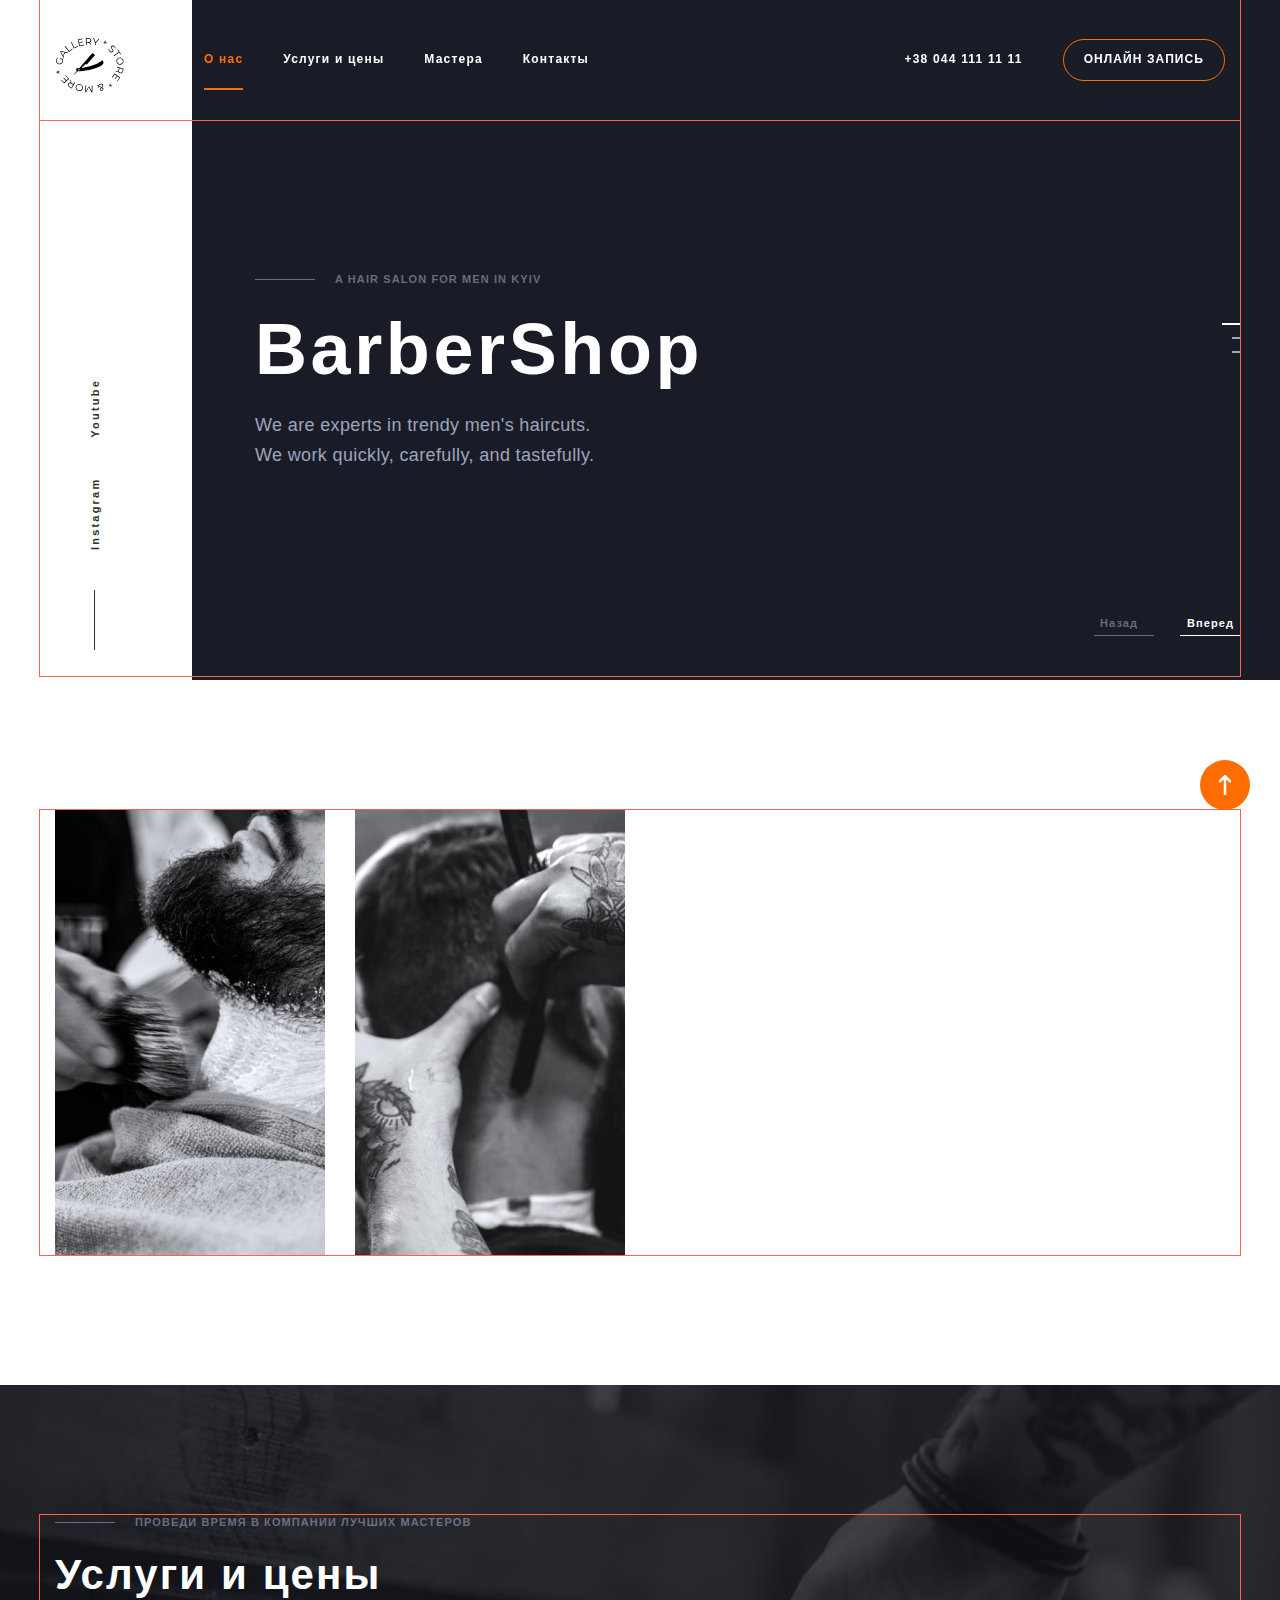
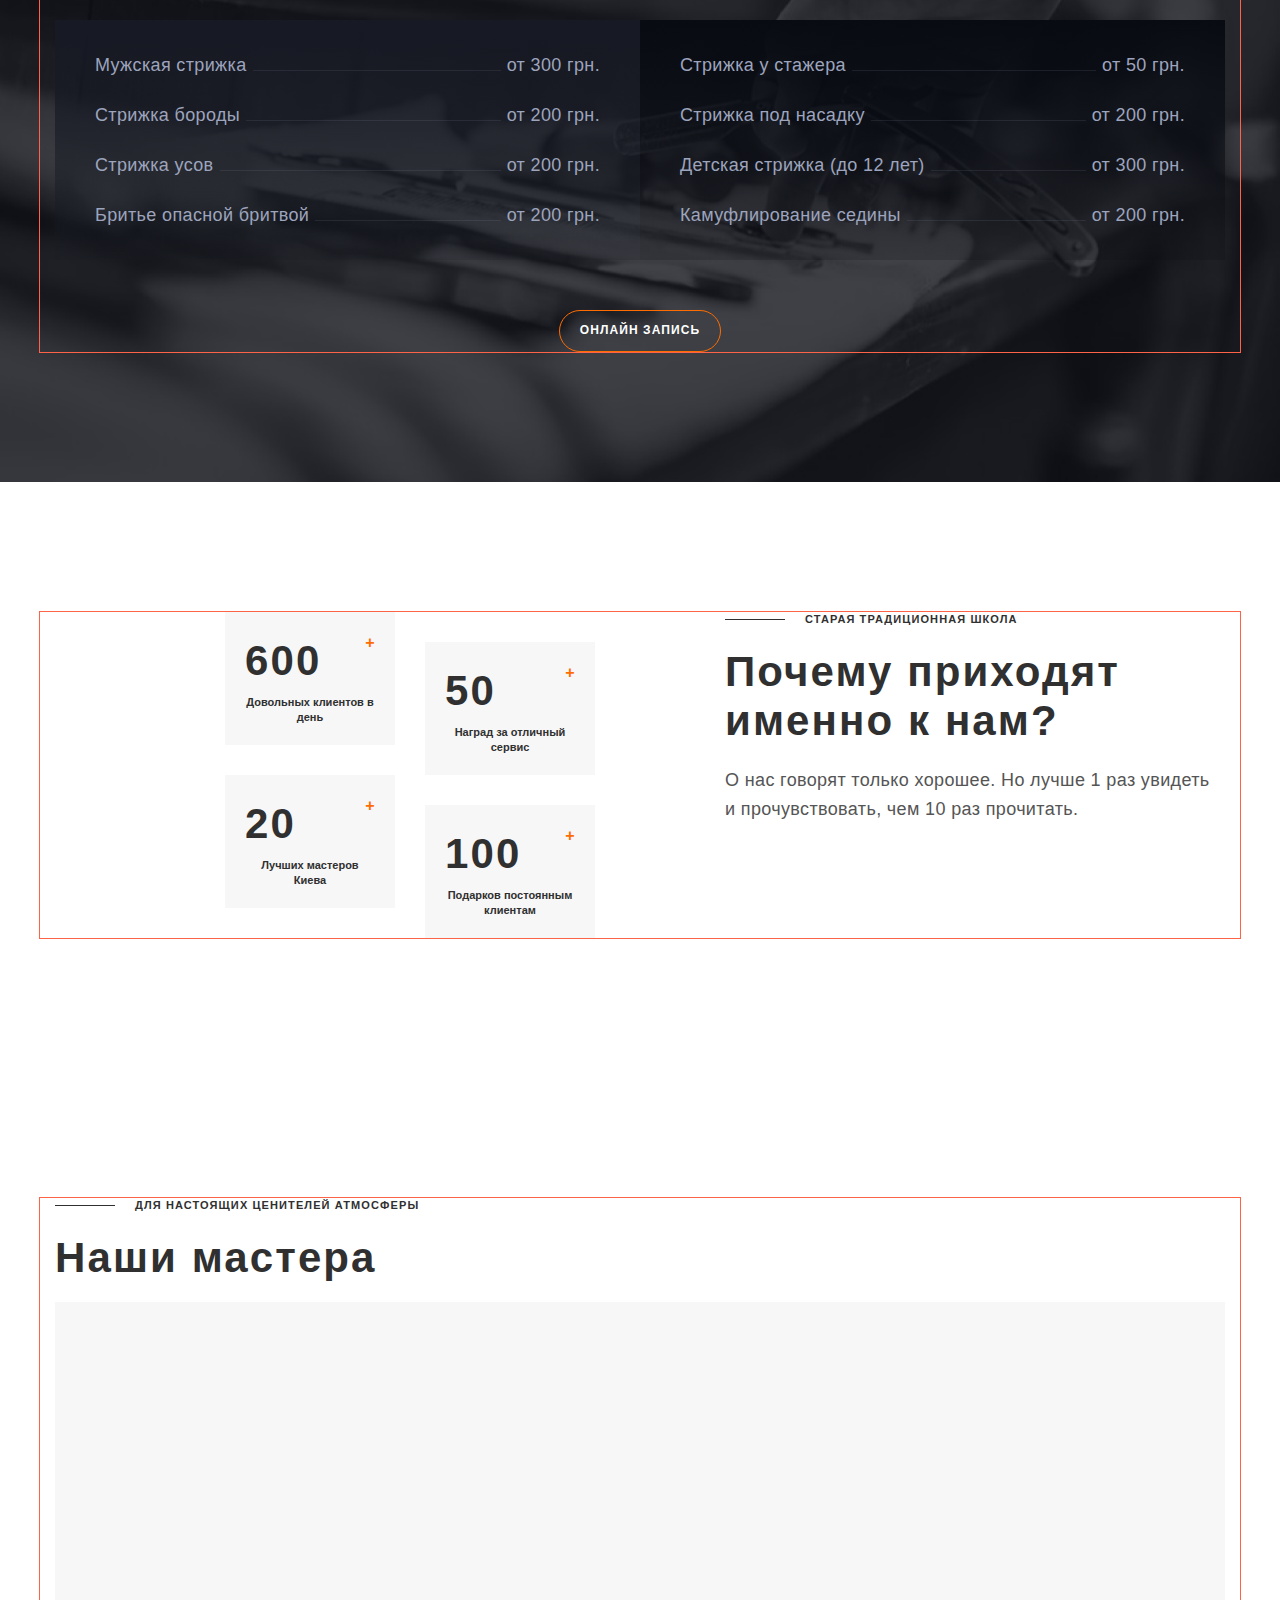
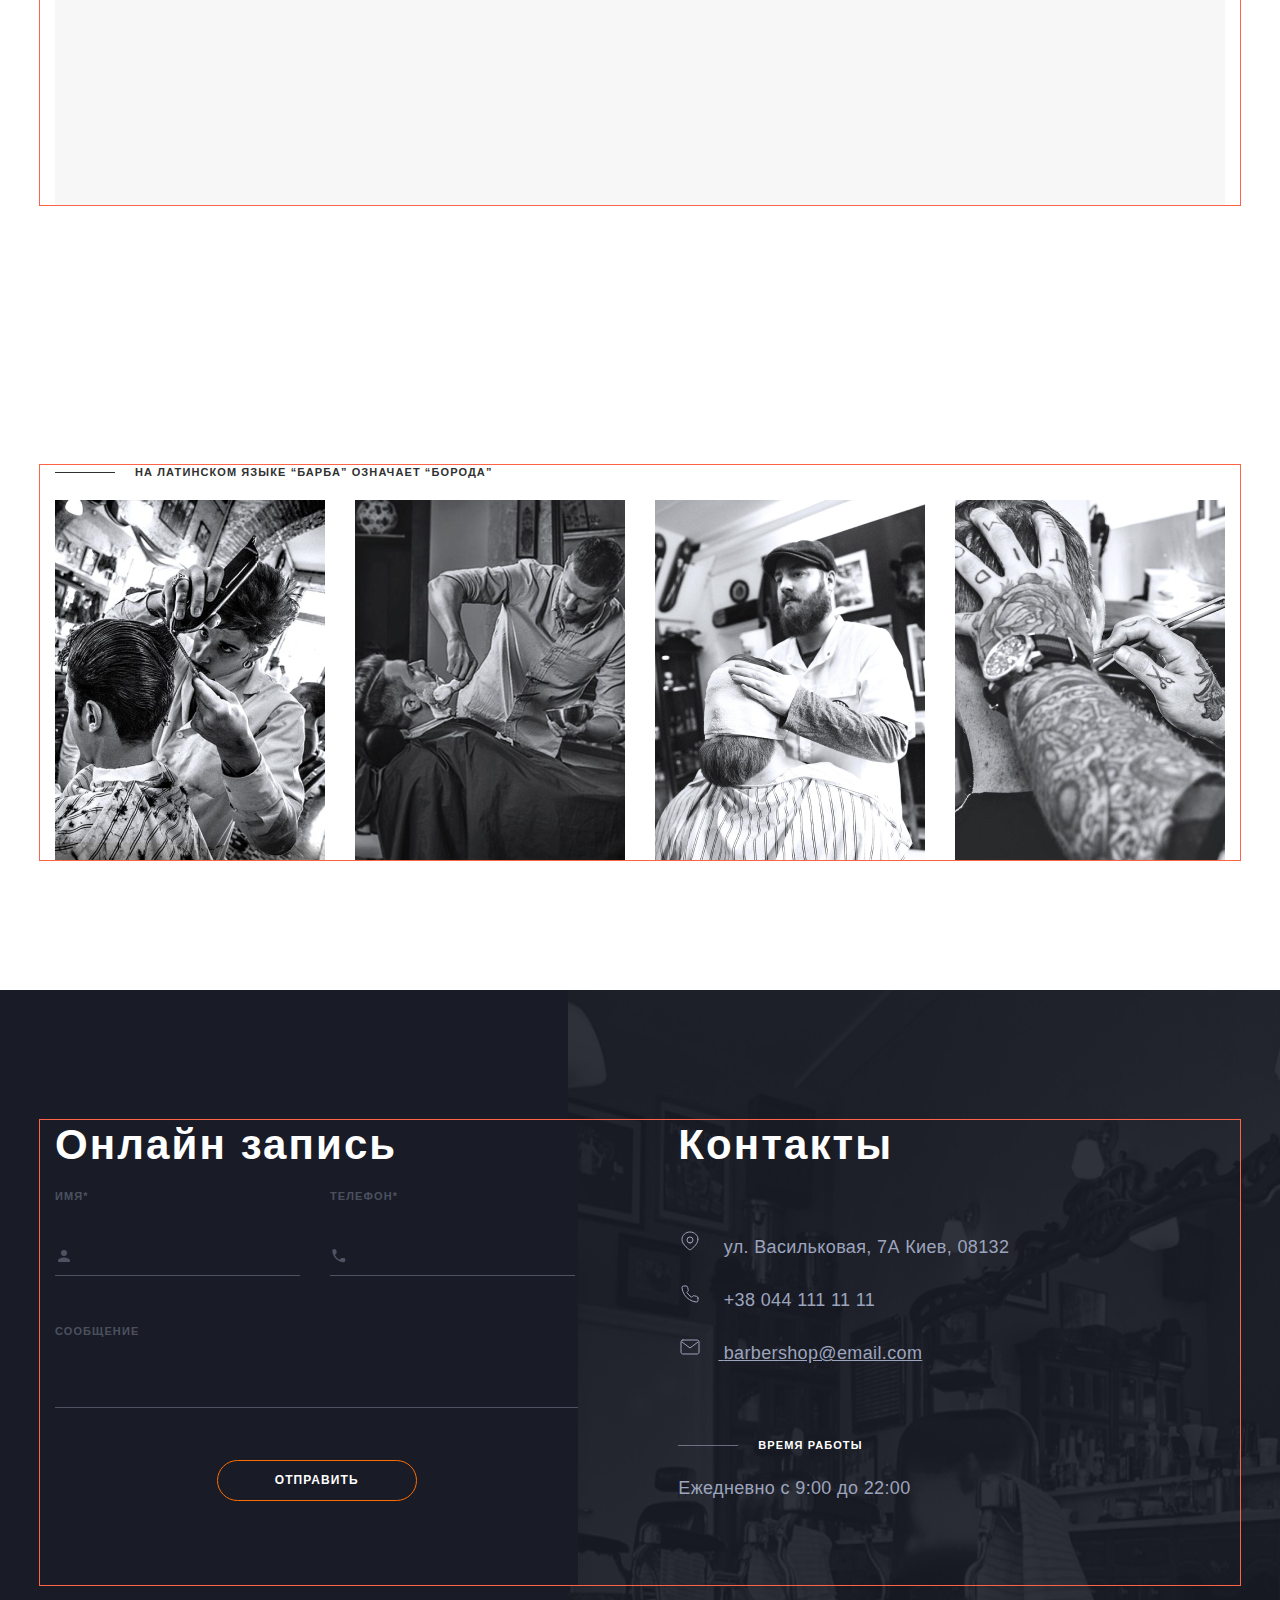
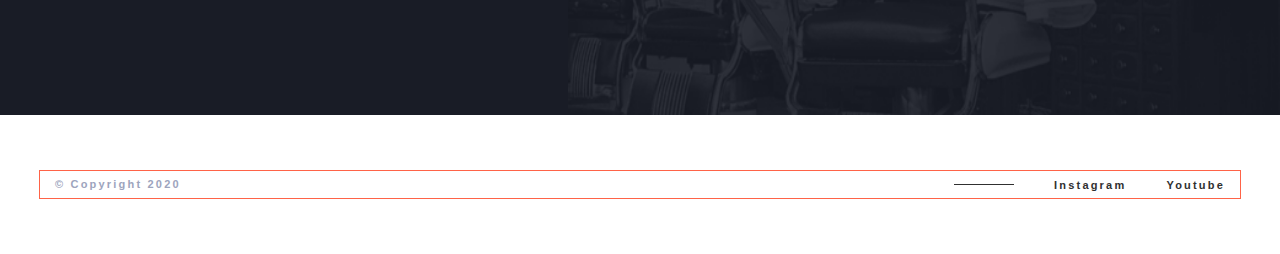
==== commit f6d94c48: "mobile-menu" ====
--- a/index.html
+++ b/index.html
@@ -32,29 +32,31 @@
     </svg>
     </button>
           
-    <div class="mobile-menu" id="menu-container" data-menu>
-      <ul class="mobile-menu__nav">
+    <div class="mobile-menu" id="mobile-menu" data-menu>
+      <ul class="mobile-menu__nav list">
         <li class="mobile-menu__item">
-          <a href="" class="mobile-menu__link">Студия</a>
+          <a href="" class="mobile-menu__link link" href="#about">О нас</a>
         </li>
         <li class="mobile-menu__item">
-          <a href="" class="mobile-menu__link">Портфолио</a>
+          <a href="" class="mobile-menu__link link" href="#price">Услуги и цены</a>
         </li>
         <li class="mobile-menu__item">
-          <a href="" class="mobile-menu__link">Контакты</a>
+          <a href="" class="mobile-menu__link link" href="#team">Мастера</a>
+        </li>
+        <li class="mobile-menu__item">
+          <a href="" class="mobile-menu__link link" href="#contact">Контакты</a>
         </li>
       </ul>
-      <ul class="mobile-menu__contact">
-        <li class="mobile-menu__item"><a href="" class="mobile-menu__link"></a>+38096 111 11 11</li>
-        <li class="mobile-menu__item"><a href="" class="mobile-menu__link"></a>info@devstudio.com</li>
+      <ul class="mobile-menu__contact list">     
+        <li class="mobile-menu__phone-link"><a  href="tel:+380961111111" class="mobile-menu__link link"></a>+38096 111 11 11</li>
       </ul>
-      <ul class="mobile-menu__socials">
-        <li class="mobile-menu__item"><a href="" class="mobile-menu__link">Instagram</a></li>
-        <li class="mobile-menu__item"><a href="" class="mobile-menu__link">Twitter</a></li>
-        <li class="mobile-menu__item"><a href="" class="mobile-menu__link">Facebook</a></li>
-        <li class="mobile-menu__item"><a href="" class="mobile-menu__link">Linkedin</a></li>
+      <button class="btn btn btn--mode-light mobile-menu__btn" data-modal-open type="button">Онлайн запись</button>
+
+      <ul class="mobile-menu__socials list">
+        <li class="mobile-menu__item"><a  href="http://" target="_blank" rel="noopener noreferrer" class="mobile-menu__link link uppertitle uppertitle--mode-light">Instagram</a></li>
+        <li class="mobile-menu__item"><a  href="http://" target="_blank" rel="noopener noreferrer" class="mobile-menu__link link">Yotube</a></li>
       </ul>
-    </div>
+   </div>
 
     <nav class="navigation">
       <ul class="navigation__list list">
@@ -306,7 +308,7 @@
       </section>
 
       <!-- section about -->
-      <!-- <section class="section about" id="about">
+      <section class="section about" id="about">
         <div class="container about__container">
         <ul class="about-list list">
           <li class="about-list__item">
@@ -342,10 +344,10 @@
             </p>
         <button class="btn btn--mode-light" type="button">Онлайн запись</button>
         </div>
-      </section> -->
+      </section>
 
       <!-- section services -->
-      <!-- <section class="section services" id="price">
+      <section class="section services" id="price">
         <div class="container">
         <p class="uppertitle uppertitle--mode-dark">Проведи время в компании лучших мастеров</p>
         <h2 class="section-title section-title--mode-dark">Услуги и цены</h2>
@@ -369,10 +371,10 @@
         </ul>
         <button class="btn btn--mode-dark services__btn" type="button">Онлайн запись</button>
         </div>
-      </section> -->
+      </section>
 
       <!-- benefits -->
-      <!-- <section class="section benefits">
+      <section class="section benefits">
         <div class="container benefits__container">
         <ul class="benefits-list list">
           <li class="benefits-list__item">
@@ -401,10 +403,10 @@
         </p>
       </div>
        </div>
-      </section> -->
+      </section>
 
       <!-- members -->
-      <!-- <section class="section members" id="team">
+      <section class="section members" id="team">
         <div class="container">
         <p class="uppertitle uppertitle--mode-light">для настоящих ценителей атмосферы</p>
         <h2 class="section-title section-title--mode-light">Наши мастера</h2>
@@ -487,10 +489,10 @@
         </ul>
        </div>
      
-      </section> -->
+      </section>
 
       <!-- gallery -->
-      <!-- <section class="section gallery">
+      <section class="section gallery">
         <div class="container">
         <p class="uppertitle uppertitle--mode-light gallery-uppertitle">На латинском языке “барба” означает “борода”</p>
         <h2 class="title visually-hidden visually-hidden" >Примеры наших работ</h2>   
@@ -509,7 +511,7 @@
           </li>
         </ul>
         </div>
-      </section> -->
+      </section>
 
       <!-- contacts -->
       <section class="section contacts" id="contact">
@@ -600,7 +602,7 @@
         </div>
       </section>
     </main>
-    <!--footer  -->
+    <!--footer-->
     <footer class="footer">
       <div class="container footer__container">
       <p class="footer__copyright">&#169; Copyright 2020</p>
--- a/css/main.min.css
+++ b/css/main.min.css
@@ -3,5 +3,5 @@
  Consolas,  'Liberation Mono',  Menlo,- monospace;font-size:1em}small{font-size:80%}sub,sup{font-size:75%;line-height:0;position:relative;vertical-align:baseline}sub{bottom:-0.25em}sup{top:-0.5em}table{text-indent:0;border-color:inherit}button,input,optgroup,select,textarea{font-family:inherit;font-size:100%;line-height:1.15;margin:0}button,select{text-transform:none}button,[type='button'],[type='reset'],[type='submit']{-webkit-appearance:button}::-moz-focus-inner{border-style:none;padding:0}:-moz-focusring{outline:1px dotted ButtonText}:-moz-ui-invalid{box-shadow:none}legend{padding:0}progress{vertical-align:baseline}::-webkit-inner-spin-button,::-webkit-outer-spin-button{height:auto}[type='search']{-webkit-appearance:textfield;outline-offset:-2px}::-webkit-search-decoration{-webkit-appearance:none}::-webkit-file-upload-button{-webkit-appearance:button;font:inherit}summary{display:list-item}.visually-hidden{position:absolute;white-space:nowrap;width:1px;height:1px;overflow:hidden;border:0;padding:0;clip:rect(0 0 0 0);-webkit-clip-path:inset(50%);clip-path:inset(50%);margin:-1px}html{-webkit-box-sizing:border-box;box-sizing:border-box;scroll-behavior:smooth}body{background-color:var(--bg-color);color:var(--main-txt-cl);font-family:var(--main-font);font-weight:400;font-size:14px;line-height:1.86;letter-spacing:.02em}h1,h2,h3,h4,h5,h6,p{margin:0;padding:0}img{display:block;max-width:100%;height:auto}.no-scroll{overflow:hidden}.link{text-decoration:none;color:currentColor}.list{list-style:none;margin:0;padding:0}.js-no-transparency{-webkit-transition:background-color var(--transition-duration) var(--transition-timing-function),-webkit-backdrop-filter var(--transition-duration) var(--transition-timing-function);transition:background-color var(--transition-duration) var(--transition-timing-function),-webkit-backdrop-filter var(--transition-duration) var(--transition-timing-function);transition:background-color var(--transition-duration) var(--transition-timing-function),backdrop-filter var(--transition-duration) var(--transition-timing-function);transition:background-color var(--transition-duration) var(--transition-timing-function),backdrop-filter var(--transition-duration) var(--transition-timing-function),-webkit-backdrop-filter var(--transition-duration) var(--transition-timing-function);background-color:rgba(16,18,27,0.4);-webkit-backdrop-filter:blur(10px);backdrop-filter:blur(10px)}.container{padding-left:15px;padding-right:15px;margin-left:auto;margin-right:auto;outline:1px solid tomato}@media screen and (min-width: 480px){.container{width:448px}}@media screen and (min-width: 768px){.container{width:720px}}@media screen and (min-width: 1280px){.container{width:1200px}}.section{padding-top:84px;padding-bottom:84px}@media screen and (min-width: 768px){.section{padding-top:100px;padding-bottom:100px}}@media screen and (min-width: 1280px){.section{padding-top:130px;padding-bottom:130px}}.uppertitle{margin-bottom:20px;display:-webkit-box;display:-ms-flexbox;display:flex;-webkit-box-align:center;-ms-flex-align:center;align-items:center;font-weight:600;font-size:11px;line-height:1.36;letter-spacing:.1em;text-transform:uppercase}.uppertitle::before{content:'';margin-right:20px;display:block;width:60px;height:1px}.uppertitle--mode-dark{color:rgba(157,164,189,0.6)}.uppertitle--mode-dark:before{background-color:rgba(157,164,189,0.6)}.uppertitle--mode-light{color:#303030}.uppertitle--mode-light:before{background-color:#303030}.section-title{margin-bottom:20px;font-weight:700;font-size:28px;line-height:1.18;letter-spacing:.05em}@media screen and (min-width: 1280px){.section-title{font-size:42px}}.section-title--mode-light{color:#303030}.section-title--mode-dark{color:#ffffff}.subtitle{font-size:16px;line-height:1.63;letter-spacing:.02em}@media screen and (min-width: 1280px){.subtitle{font-size:18px}}.subtitle-title--mode-light{color:#555555}.subtitle-title--mode-dark{color:#9da4bd}.grid{display:-webkit-box;display:-ms-flexbox;display:flex;-ms-flex-wrap:wrap;flex-wrap:wrap;gap:var(--indent)}.grid-item{-ms-flex-preferred-size:calc((100% - var(--indent) * (var(--items)- 1)) / var(--items));flex-basis:calc((100% - var(--indent) * (var(--items)- 1)) / var(--items))}@-webkit-keyframes swing{0%{-webkit-transform:rotate(6deg);transform:rotate(6deg)}4%{-webkit-transform:rotate(-6deg);transform:rotate(-6deg)}8%{-webkit-transform:rotate(3deg);transform:rotate(3deg)}12%{-webkit-transform:rotate(-3deg);transform:rotate(-3deg)}16%{-webkit-transform:rotate(0);transform:rotate(0)}}@keyframes swing{0%{-webkit-transform:rotate(6deg);transform:rotate(6deg)}4%{-webkit-transform:rotate(-6deg);transform:rotate(-6deg)}8%{-webkit-transform:rotate(3deg);transform:rotate(3deg)}12%{-webkit-transform:rotate(-3deg);transform:rotate(-3deg)}16%{-webkit-transform:rotate(0);transform:rotate(0)}}@-webkit-keyframes expand{0%{letter-spacing:-0.6em;opacity:0}50%{opacity:0.6}100%{opacity:1}}@keyframes expand{0%{letter-spacing:-0.6em;opacity:0}50%{opacity:0.6}100%{opacity:1}}@-webkit-keyframes fade-left-to-right{from{-webkit-transform:translateX(-250px);transform:translateX(-250px);opacity:0}to{-webkit-transform:translateX(0);transform:translateX(0);opacity:1}}@keyframes fade-left-to-right{from{-webkit-transform:translateX(-250px);transform:translateX(-250px);opacity:0}to{-webkit-transform:translateX(0);transform:translateX(0);opacity:1}}@-webkit-keyframes fade-bootom-to-top{from{-webkit-transform:translateY(-150px);transform:translateY(-150px);opacity:0}to{-webkit-transform:translateY(0);transform:translateY(0);opacity:1}}@keyframes fade-bootom-to-top{from{-webkit-transform:translateY(-150px);transform:translateY(-150px);opacity:0}to{-webkit-transform:translateY(0);transform:translateY(0);opacity:1}}.navigation__list{display:-webkit-box;display:-ms-flexbox;display:flex;-webkit-box-align:center;-ms-flex-align:center;align-items:center}@media screen and (max-width: 767.98px){.navigation__list{display:none}}@media screen and (min-width: 768px) and (max-width: 1279.98px){.navigation__list{margin-left:40px}}@media screen and (min-width: 1280px){.navigation__list{margin-left:80px}}.navigation__item:not(:last-child){margin-right:40px}.navigation__link{position:relative;display:block;padding:52px 0 52px 0;font-weight:600;font-size:12px;line-height:1.33;letter-spacing:0.1em;color:var(--secondary-txt-cl);-webkit-transition:color var(--transition-duration) var(--transition-timing-function);transition:color var(--transition-duration) var(--transition-timing-function)}.navigation__link:hover,.navigation__link:focus{color:var(--accent-cl)}.navigation__link.current{color:var(--accent-cl)}.navigation__link.current::after{position:absolute;bottom:30px;left:0;content:'';display:block;width:100%;height:2px;background-color:var(--accent-cl)}.btn{padding:12px 20px;max-width:200px;min-width:160px;min-height:40px;font-family:inherit;font-weight:600;font-size:12px;line-height:1.33;letter-spacing:0.09em;text-transform:uppercase;border:1px solid var(--accent-cl);border-radius:25px;background-color:transparent;cursor:pointer;-webkit-transition:color var(--transition-duration) var(--transition-timing-function),background-color var(--transition-duration) var(--transition-timing-function);transition:color var(--transition-duration) var(--transition-timing-function),background-color var(--transition-duration) var(--transition-timing-function)}.btn:hover,.btn:focus{color:var(--secondary-txt-cl);background-color:var(--accent-cl)}.btn--mode-light{color:var(--btn-dark-cl)}.btn--mode-dark{color:var(--secondary-txt-cl)}.scroll-to-top{position:fixed;bottom:90px;right:30px;display:-webkit-box;display:-ms-flexbox;display:flex;-webkit-box-align:center;-ms-flex-align:center;align-items:center;-webkit-box-pack:center;-ms-flex-pack:center;justify-content:center;width:50px;height:50px;background-color:#ff6c00;border:none;border-radius:50%;cursor:pointer;-webkit-animation:slide-top 1s linear 2s infinite alternate both;animation:slide-top 1s linear 2s infinite alternate both}.arrow-top{fill:#fff}.backdrop{position:fixed;top:0;left:0;z-index:100;width:100%;height:100%;background-color:rgba(0,0,0,0.2);-webkit-transition:opacity var(--transition-duration) var(--transition-timing-function),visibility var(--transition-duration) var(--transition-timing-function),-webkit-transform var(--transition-duration) var(--transition-timing-function);transition:opacity var(--transition-duration) var(--transition-timing-function),visibility var(--transition-duration) var(--transition-timing-function),-webkit-transform var(--transition-duration) var(--transition-timing-function);transition:opacity var(--transition-duration) var(--transition-timing-function),transform var(--transition-duration) var(--transition-timing-function),visibility var(--transition-duration) var(--transition-timing-function);transition:opacity var(--transition-duration) var(--transition-timing-function),transform var(--transition-duration) var(--transition-timing-function),visibility var(--transition-duration) var(--transition-timing-function),-webkit-transform var(--transition-duration) var(--transition-timing-function)}.backdrop.is-hidden{opacity:0;visibility:hidden;pointer-events:none}.modal-wrapper{position:absolute;top:50%;left:50%;padding:25px;width:500px;background-color:var(--main-bg-cl);border-radius:2%;-webkit-transform:translate(-50%, -50%);transform:translate(-50%, -50%);-webkit-transition:-webkit-transform var(--transition-duration) var(--transition-timing-function);transition:-webkit-transform var(--transition-duration) var(--transition-timing-function);transition:transform var(--transition-duration) var(--transition-timing-function);transition:transform var(--transition-duration) var(--transition-timing-function), -webkit-transform var(--transition-duration) var(--transition-timing-function)}.backdrop.is-hidden .modal-wrapper{-webkit-transform:translate(-50%, -50%) scale(0.4);transform:translate(-50%, -50%) scale(0.4);opacity:0}.backdrop .modal-wrapper{-webkit-transform:translate(-50%, -50%) scale(1);transform:translate(-50%, -50%) scale(1);opacity:1}.modal-btn{position:absolute;top:10px;right:10px;display:-webkit-box;display:-ms-flexbox;display:flex;-webkit-box-pack:center;-ms-flex-pack:center;justify-content:center;-webkit-box-align:center;-ms-flex-align:center;align-items:center;padding:0;width:30px;height:30px;border-radius:50%;background-color:transparent;border:1px solid var(--btn-dark-cl);cursor:pointer;-webkit-transition:border var(--transition-duration) var(--transition-timing-function);transition:border var(--transition-duration) var(--transition-timing-function)}.modal-btn:hover,.modal-btn:focus{border:1px solid var(--accent-cl)}.modal-title{display:block;margin-bottom:25px;font-weight:400;font-size:20px;line-height:1.67;text-align:center;text-transform:uppercase;letter-spacing:0.03em;color:currentColor}.modal-form__group{position:relative;display:block;margin-bottom:20px}.modal-form__label{position:relative;display:inline-block;font-size:14px}.modal-form__label::before{content:"\002A";position:absolute;top:0;right:-12px;color:red}.modal-form__input{width:100%;padding:12px 40px;border-radius:5px;border:1px solid #191c26;outline:transparent}.modal-form__input:invalid:not(:placeholder-shown){border-color:#e22f37}.modal-form__input:valid:not(:placeholder-shown){border-color:#69e883}.modal-form__icon{position:absolute;bottom:12px;left:10px;fill:var(--btn-dark-cl);-webkit-transition:fill var(--transition-duration) var(--transition-timing-function);transition:fill var(--transition-duration) var(--transition-timing-function)}.modal-form__input:valid:not(:placeholder-shown) ~ .modal-form__icon{fill:#69e883}.modal-form__input:focus ~ .modal-form__icon{fill:#ffc039}.modal-form__input:invalid:not(:placeholder-shown) ~ .modal-form__icon{fill:#e22f37}.modal-form__alert{position:absolute;bottom:-22px;left:10px;display:-webkit-box;display:-ms-flexbox;display:flex;-webkit-box-align:center;-ms-flex-align:center;align-items:center;-ms-flex-pack:distribute;justify-content:space-around;width:90%;font-size:10px;opacity:0;-webkit-transition:opacity var(--transition-duration) var(--transition-timing-function);transition:opacity var(--transition-duration) var(--transition-timing-function)}.modal-form__alert--error{color:#e22f37}.modal-form__alert--warning{color:#ffc039}.modal-form__alert__icon{position:absolute;right:10px;bottom:12px;display:-webkit-inline-box;display:-ms-inline-flexbox;display:inline-flex;fill:currentColor;opacity:0;-webkit-transform:scale(0.3);transform:scale(0.3);-webkit-transition:fill var(--transition-duration) var(--transition-timing-function);transition:fill var(--transition-duration) var(--transition-timing-function)}.modal-form__alert-icon--warning{fill:#ffc039}.modal-form__alert-icon--error{fill:#e22f37}.modal-form__input:focus ~ .modal-form__alert--warning,.modal-form__input:focus ~ .modal-form__alert-icon--warning{letter-spacing:0.01em;opacity:1;-webkit-transform:scale(1);transform:scale(1)}.modal-form__input:not(:placeholder-shown) ~ .modal-form__alert--warning,.modal-form:not(:placeholder-shown) ~ .modal-form__alert-icon--warning{opacity:0}.modal-form__input:invalid:not(:placeholder-shown) ~ .modal-form__alert--error,.modal-form__input:invalid:not(:placeholder-shown) ~ .modal-form__alert-icon--error{letter-spacing:0.01em;opacity:1;-webkit-transform:scale(1);transform:scale(1)}.modal-form__pay-type{display:-webkit-box;display:-ms-flexbox;display:flex;-webkit-box-align:center;-ms-flex-align:center;align-items:center}.modal-form__pay-group:not(:last-child){margin-right:20px}.modal-form__pay-option{fill:var(--accent-cl);-webkit-filter:grayscale(1);filter:grayscale(1);-webkit-transition:-webkit-filter var(--transition-duration) var(--transition-timing-function);transition:-webkit-filter var(--transition-duration) var(--transition-timing-function);transition:filter var(--transition-duration) var(--transition-timing-function);transition:filter var(--transition-duration) var(--transition-timing-function), -webkit-filter var(--transition-duration) var(--transition-timing-function)}.modal-form__checkbox:checked+.modal-form__pay-option{-webkit-filter:grayscale(0);filter:grayscale(0)}.modal-form__policy-group{display:-webkit-box;display:-ms-flexbox;display:flex;-webkit-box-align:center;-ms-flex-align:center;align-items:center;-webkit-box-pack:center;-ms-flex-pack:center;justify-content:center;margin-bottom:20px}.modal-form__custom-checkbox{width:20px;height:20px;display:-webkit-box;display:-ms-flexbox;display:flex;-webkit-box-align:center;-ms-flex-align:center;align-items:center;-webkit-box-pack:center;-ms-flex-pack:center;justify-content:center;margin-right:10px;outline:2px solid var(--accent-cl);border-radius:4px;outline-offset:-2px}.modal-form__custom-checkbox-icon{opacity:0;fill:var(--main-bg-cl);-webkit-transition:opacity var(--transition-duration) var(--transition-timing-function),background-color var(--transition-duration) var(--transition-timing-function);transition:opacity var(--transition-duration) var(--transition-timing-function),background-color var(--transition-duration) var(--transition-timing-function)}.modal-form__checkbox:checked+.modal-form__custom-checkbox{background-color:var(--accent-cl)}.modal-form__checkbox:checked+.modal-form__custom-checkbox .modal-form__custom-checkbox-icon{opacity:1}.modal-form__link{color:var(--accent-cl)}.modal-form__policy-description{font-size:14px}.modal-form__submit-btn{display:block;margin:0 auto;-webkit-transition:background-color var(--transition-duration) var(--transition-timing-function);transition:background-color var(--transition-duration) var(--transition-timing-function)}@media screen and (min-width: 1280px){.contact-form{display:-webkit-box;display:-ms-flexbox;display:flex;-webkit-box-orient:vertical;-webkit-box-direction:normal;-ms-flex-direction:column;flex-direction:column}}@media screen and (min-width: 768px){.contact-form__wrapper{display:-webkit-box;display:-ms-flexbox;display:flex;-webkit-box-align:center;-ms-flex-align:center;align-items:center;margin-bottom:44px}}.contact-form__group{position:relative;padding-top:20px}@media screen and (min-width: 768px){.contact-form__group:not(:last-child){margin-right:30px}}.contact-form__label{position:absolute;left:0;top:0;font-weight:600;font-size:11px;line-height:1.36;letter-spacing:.1em;text-transform:uppercase;color:rgba(157,164,189,0.4)}@media screen and (min-width: 768px){.contact-form__label{-webkit-transform:translateY(-20px);transform:translateY(-20px);-webkit-transition:color var(--transition-duration) var(--transition-timing-function),-webkit-transform var(--transition-duration) var(--transition-timing-function);transition:color var(--transition-duration) var(--transition-timing-function),-webkit-transform var(--transition-duration) var(--transition-timing-function);transition:transform var(--transition-duration) var(--transition-timing-function),color var(--transition-duration) var(--transition-timing-function);transition:transform var(--transition-duration) var(--transition-timing-function),color var(--transition-duration) var(--transition-timing-function),-webkit-transform var(--transition-duration) var(--transition-timing-function)}}.contact-form__input:focus+.contact-form__label,.contact-form__input:not(:placeholder-shown){-webkit-transform:translateY(0);transform:translateY(0);color:var(--main-bg-cl)}.contact-form__input{width:100%;margin-bottom:44px;color:#FFFFFF;background-color:transparent;padding:5px;padding-left:25px;border:0;border-bottom:1px solid rgba(157,164,189,0.4);outline:transparent;-webkit-transition:border-color var(--transition-duration) var(--transition-timing-function);transition:border-color var(--transition-duration) var(--transition-timing-function)}@media screen and (min-width: 768px){.contact-form__input{width:330px}}@media screen and (min-width: 1280px){.contact-form__input{width:270px}}.contact-form__input:focus,.contact-form .contact-form__input:not(:placeholder-shown){border-bottom:1px solid #F7F7F7}.contact-form__input::-webkit-input-placeholder{opacity:0}.contact-form__input:-ms-input-placeholder{opacity:0}.contact-form__input::-ms-input-placeholder{opacity:0}.contact-form__input::placeholder{opacity:0}.contact-form__icon{position:absolute;top:20%;left:0;fill:rgba(157,164,189,0.4)}.contact-form__input:focus ~ .contact-form__icon,.contact-form__input:not(:placeholder-shown){fill:var(--main-bg-cl)}.contact-form__message{display:block;position:relative;width:100%;margin-bottom:44px}.contact-form__label{position:absolute;left:0;top:-20px;-webkit-transition:color var(--transition-duration) var(--transition-timing-function);transition:color var(--transition-duration) var(--transition-timing-function)}.contact-form__message-input:focus+.contact-form__label,.contact-form__message-input:not(:placeholder-shown){color:var(--main-bg-cl)}.contact-form__message-input{padding:5px;background-color:transparent;border:0;border-bottom:1px solid rgba(157,164,189,0.4);width:100%;resize:none;outline:transparent;color:var(--main-bg-cl);-webkit-transition:border-color var(--transition-duration) var(--transition-timing-function);transition:border-color var(--transition-duration) var(--transition-timing-function)}.contact-form__message-input:focus,.contact-form__message-input:not(:placeholder-shown){border-bottom:1px solid #F7F7F7}.contact-form__message-input::-webkit-input-placeholder{opacity:0}.contact-form__message-input:-ms-input-placeholder{opacity:0}.contact-form__message-input::-ms-input-placeholder{opacity:0}.contact-form__message-input::placeholder{opacity:0}.contact-form__bnt{display:block;margin-left:auto;margin-right:auto;margin-bottom:84px;min-width:200px;-webkit-transition:background-color var(--transition-duration) var(--transition-timing-function);transition:background-color var(--transition-duration) var(--transition-timing-function)}@media screen and (max-width: 767.98px){.slider{display:none}}.slider__controls{position:absolute;right:39px;bottom:40px;display:-webkit-box;display:-ms-flexbox;display:flex;-webkit-box-align:center;-ms-flex-align:center;align-items:center}@media screen and (min-width: 1280px){.slider__controls{right:0;bottom:40px}}.slider__item-controls:not(:last-child){margin-right:26px}.slider__btn{width:60px;height:24px;font-weight:600;font-size:11px;line-height:1.36;text-align:right;letter-spacing:0.1em;color:var(--main-bg-cl);background-color:transparent;cursor:pointer;border:0;border-bottom:1px solid var(--main-bg-cl)}.slider__btn--disable{text-align:left;color:var(--uppertitle);border-bottom:1px solid var(--uppertitle);position:relative;top:0px}.slider__pagination{position:absolute;top:50%;right:39px;-webkit-transform:translateY(-50%);transform:translateY(-50%);-webkit-box-orient:vertical;-webkit-box-direction:normal;-ms-flex-direction:column;flex-direction:column;width:18px}@media screen and (min-width: 1280px){.slider__pagination{right:0}}.slider__item{margin-left:auto;margin-bottom:12px;width:8px;height:2px;background-color:#9da4bd}.slider__item:last-child{margin-bottom:0}.slider__item--active{width:100%;background-color:var(--main-bg-cl)}.social-links-list:before{content:'';display:block;width:60px;height:1px;margin-right:40px;background-color:var(--btn-dark-cl)}.social-links-item:not(:last-child){margin-right:40px}.social-links-item-link{font-weight:600;font-size:11px;line-height:1.36;letter-spacing:0.2em;color:var(--btn-dark-cl);-webkit-transition:color var(--transition-duration) var(--transition-timing-function);transition:color var(--transition-duration) var(--transition-timing-function)}.social-links-item-link:hover,.social-links-item-link:focus{color:var(--accent-cl)}.chat-menu{position:fixed;right:30px;bottom:90px}.chat-menu__btn{position:relative;width:50px;height:50px;border-radius:50%;background-image:url(https://gist.githubusercontent.com/yazdipour/91dea3fdf97dba702ed89a6a1b9a98a7/raw/8c4870d4fda64c6f8dbf9d12d579d1ad66c3f360/rainbowcat.gif);background-position:center;background-size:contain;background-repeat:no-repeat;cursor:pointer;z-index:10}.chat-menu__list{position:absolute;top:2px;left:50%;-webkit-transform:translateX(-50%);transform:translateX(-50%)}.chat-menu__item{position:absolute;top:0;left:50%;-webkit-transform:translateX(-50%);transform:translateX(-50%)}.chat-menu__btn:hover ~ .chat-menu__list .chat-menu__item{-webkit-transform:translateY(calc(var(--item) * -30px)) translateX(-50%);transform:translateY(calc(var(--item) * -30px)) translateX(-50%)}.chat-menu__icon{fill:var(--accent-cl)}.mobile-menu{position:fixed;z-index:9;top:0;right:0;width:337px;height:100%;padding:40px;-webkit-box-orient:vertical;-webkit-box-direction:normal;-ms-flex-direction:column;flex-direction:column;background-color:#fff;display:none}.mobile-menu____contact{margin-top:auto}@media screen and (max-width: 767.98px){.mobile-menu.is-open{display:-webkit-box;display:-ms-flexbox;display:flex}}.header{position:fixed;top:0;width:100vw;z-index:10}.header__container{display:-webkit-box;display:-ms-flexbox;display:flex;-webkit-box-align:center;-ms-flex-align:center;align-items:center;position:relative}.logo{margin-top:20px}@media screen and (max-width: 767.98px){.logo__svg{fill:var(--main-bg-cl)}}.menu-button{position:absolute;z-index:10;top:0;bottom:0;right:30px;border:0;background-color:transparent;fill:white}@media screen and (min-width: 768px){.menu-button{display:none}}.menu-button:hover .icon-menu,.menu-button:focus .icon-menu{fill:var(--accent-cl)}.menu-button:hover .icon-cross,.menu-button:focus .icon-cross{fill:var(--accent-cl)}.icon-cross{display:none}.menu-button.is-open .icon-cross{display:block}.menu-button.is-open .icon-menu{display:none}.header__group{display:-webkit-box;display:-ms-flexbox;display:flex;-webkit-box-align:center;-ms-flex-align:center;align-items:center;margin-left:auto}@media screen and (max-width: 767.98px){.header__group{display:none}}@media screen and (min-width: 768px) and (max-width: 1279.98px){.header__group{-webkit-box-orient:vertical;-webkit-box-direction:reverse;-ms-flex-direction:column-reverse;flex-direction:column-reverse}}.header__phone{display:block;color:var(--secondary-txt-cl);font-weight:600;font-size:12px;line-height:.11;letter-spacing:.1em;text-decoration:none;-webkit-transition:color var(--transition-duration) var(--transition-timing-function);transition:color var(--transition-duration) var(--transition-timing-function)}@media screen and (min-width: 768px) and (max-width: 1279.98px){.header__phone{margin-top:20px}}@media screen and (min-width: 1280px){.header__phone{margin-right:40px}}.header__phone:hover,.header__phone:focus{color:var(--accent-cl)}.header__btn{-webkit-animation:swing 6s ease-in-out infinite forwards;animation:swing 6s ease-in-out infinite forwards}.hero{max-width:480px;min-height:580px;margin:0 auto;background-color:var(--dark-bg-cl);background-image:url("../images/slider/slider-img-3.jpg"),-webkit-gradient(linear, left top, right top, color-stop(12%, #fff), color-stop(12%, #191C26));background-image:url("../images/slider/slider-img-3.jpg"),linear-gradient(to right, #fff 12%, #191C26 12%);background-size:480px 680px, contain;background-position:top right, center;background-repeat:no-repeat}@media screen and (min-width: 768px){.hero{min-height:680px;max-width:720px;background-image:url("../images/slider/slider-img-3.jpg"),-webkit-gradient(linear, left top, right top, color-stop(15%, #fff), color-stop(15%, #191C26));background-image:url("../images/slider/slider-img-3.jpg"),linear-gradient(to right, #fff 15%, #191C26 15%);background-size:615px 680px, contain}}@media screen and (min-width: 1280px){.hero{max-width:1280px;background-size:1125px 680px, contain}}.hero__container{display:-webkit-box;display:-ms-flexbox;display:flex;position:relative}.hero__left-side{display:-webkit-box;display:-ms-flexbox;display:flex;-webkit-box-align:end;-ms-flex-align:end;align-items:flex-end;width:100px}@media screen and (max-width: 767.98px){.hero__left-side{display:none}}.hero__list{display:-webkit-box;display:-ms-flexbox;display:flex;-webkit-box-align:center;-ms-flex-align:center;align-items:center;-webkit-transform:rotate(-90deg) translateY(100%);transform:rotate(-90deg) translateY(100%);-webkit-transform-origin:left top;transform-origin:left top}.hero__list::before{content:'';display:block;width:60px;border-bottom:1px solid;margin-right:40px;color:var(--btn-dark-cl)}.hero__item:not(:last-child){margin-right:40px}.hero__link{font-weight:600;font-size:11px;line-height:1.36;letter-spacing:0.2em;color:var(--btn-dark-cl);-webkit-transition:var(--transition-duration) var(--transition-timing-function);transition:var(--transition-duration) var(--transition-timing-function)}.hero__link:hover,.hero__link:focus{color:var(--accent-cl)}.hero__group{-webkit-box-flex:1;-ms-flex-positive:1;flex-grow:1;margin-left:31px;margin-top:208px;margin-bottom:183px}@media screen and (min-width: 768px){.hero__group{margin-top:272px;margin-left:120px;margin-bottom:181px}}@media screen and (min-width: 1280px){.hero__group{margin-left:100px;margin-bottom:206px}}.hero__uppertitle{-webkit-animation:fade-left-to-right 0.6s var(--transition-timing-function);animation:fade-left-to-right 0.6s var(--transition-timing-function)}.hero__subtitle{width:476px;-webkit-animation:fade-bootom-to-top 2s var(--transition-timing-function);animation:fade-bootom-to-top 2s var(--transition-timing-function)}.main-title{margin-bottom:20px;font-weight:700;font-size:48px;line-height:1.17;letter-spacing:.05em;color:var(--main-bg-cl);-webkit-animation:fade-left-to-right 1s ease-out;animation:fade-left-to-right 1s ease-out}@media screen and (min-width: 1280px){.main-title{font-size:72px}}@media screen and (min-width: 768px){.about__container{display:-webkit-box;display:-ms-flexbox;display:flex}}@media screen and (max-width: 767.98px){.about-list{display:none}}@media screen and (min-width: 768px){.about-list{margin-right:30px}}@media screen and (min-width: 1280px){.about-list{display:-webkit-box;display:-ms-flexbox;display:flex;margin-right:64px}}@media screen and (min-width: 768px) and (max-width: 1279.98px){.about-list__item:not(:last-child){margin-right:30px}}.about-list__item{overflow:hidden}@media screen and (min-width: 1280px){.about-list__item{margin-right:30px}}.about-list__img{-webkit-transition:-webkit-transform var(--transition-duration) var(--transition-timing-function);transition:-webkit-transform var(--transition-duration) var(--transition-timing-function);transition:transform var(--transition-duration) var(--transition-timing-function);transition:transform var(--transition-duration) var(--transition-timing-function), -webkit-transform var(--transition-duration) var(--transition-timing-function)}.about-list__item:hover .about-list__img{-webkit-transform:scale(1.15);transform:scale(1.15)}@media screen and (min-width: 768px){.about__group{width:330px}}@media screen and (min-width: 1280px){.about__group{width:500px}}.about__subtitle{margin-bottom:20px}.about__description{margin-bottom:40px}.services{max-width:1280px;margin-left:auto;margin-right:auto;background-image:url("../images/price/bg.png");background-repeat:no-repeat;background-size:cover;background-color:#111319;background-position:center}.price-list{-webkit-box-align:center;-ms-flex-align:center;align-items:center;margin-bottom:50px;background:-webkit-gradient(linear, left top, left bottom, from(#171a24), to(rgba(23,26,36,0.2)));background:linear-gradient(180deg, #171a24 0%, rgba(23,26,36,0.2) 100%);font-size:14px;padding:30px 30px;padding-bottom:0}@media screen and (min-width: 1280px){.price-list{display:-webkit-box;display:-ms-flexbox;display:flex;background:transparent;padding:0}}@media screen and (min-width: 1280px){.price-list__item{width:calc(100%/2)}}@media screen and (min-width: 1280px){.price-list__item--left-side{background:-webkit-gradient(linear, left top, left bottom, from(#171a24), to(rgba(23,26,36,0.2)));background:linear-gradient(180deg, #171a24 0%, rgba(23,26,36,0.2) 100%)}}@media screen and (min-width: 1280px){.price-list__item--right-side{background:-webkit-gradient(linear, left top, left bottom, from(#090b13), to(rgba(9,11,19,0.2)));background:linear-gradient(180deg, #090b13 0%, rgba(9,11,19,0.2) 100%)}}.price-list__inner-list{width:100%;height:100%;display:block;padding-bottom:20px}@media screen and (min-width: 1280px){.price-list__inner-list{padding:30px 40px}}.price-list__inner-item{display:-webkit-box;display:-ms-flexbox;display:flex;-webkit-box-align:baseline;-ms-flex-align:baseline;align-items:baseline;font-weight:400;font-size:18px;line-height:1.67;letter-spacing:0.02em;color:var(--services-txt-cl)}.price-list__inner-item:not(:last-child){margin-bottom:20px}.price-list__inner-item span:last-of-type{-webkit-box-ordinal-group:3;-ms-flex-order:2;order:2}.price-list__inner-item::after{content:'';-webkit-box-flex:1;-ms-flex-positive:1;flex-grow:1;-webkit-box-ordinal-group:2;-ms-flex-order:1;order:1;height:1px;margin-left:6px;margin-right:6px;background-color:rgba(157,164,189,0.12)}.services__btn{display:block;margin-left:auto;margin-right:auto}.benefits{background-color:var(--main-bg-cl)}.benefits__container{display:-webkit-box;display:-ms-flexbox;display:flex;-webkit-box-pack:center;-ms-flex-pack:center;justify-content:center;-webkit-box-orient:vertical;-webkit-box-direction:reverse;-ms-flex-direction:column-reverse;flex-direction:column-reverse}@media screen and (min-width: 1280px){.benefits__container{-webkit-box-orient:horizontal;-webkit-box-direction:normal;-ms-flex-direction:row;flex-direction:row}}.benefits-list{width:370px;display:-webkit-box;display:-ms-flexbox;display:flex;-ms-flex-wrap:wrap;flex-wrap:wrap;-webkit-box-align:start;-ms-flex-align:start;align-items:flex-start;margin-left:auto}.benefits-list__item{width:170px;padding:20px;background-color:var(--secondary-bg-cl)}.benefits-list__item:nth-child(2n){margin-left:30px;margin-top:30px}.benefits-list__amount{position:relative;margin-bottom:6px;font-weight:700;font-size:42px;line-height:1.36;text-align:center;letter-spacing:0.05em;color:var(--btn-dark-cl)}.benefits-list__amount--decor{position:absolute;top:0;right:0;font-weight:600;font-size:16px;line-height:1.38;text-align:center;color:var(--accent-cl)}.benefits-list__text{font-weight:600;font-size:11px;line-height:1.36;letter-spacing:normal;text-align:center;color:var(--btn-dark-cl)}.benefits-group{width:500px;margin-bottom:44px}@media screen and (min-width: 1280px){.benefits-group{margin-left:130px}}.member{background-color:var(--secondary-bg-cl);-webkit-box-pack:center;-ms-flex-pack:center;justify-content:center}.member__item{--items:1}@media screen and (min-width: 1280px){.member__item{--items:3}}.member__img{margin-bottom:30px}.member__title{font-weight:400;font-size:18px;line-height:1.39;letter-spacing:.02em;text-align:center;color:var(--btn-dark-cl);margin-bottom:8px}.member__position{font-weight:400;font-size:14px;line-height:1.36;letter-spacing:.02em;text-align:center;color:var(--accent-cl);margin-bottom:30px}.socials{display:-webkit-box;display:-ms-flexbox;display:flex;-webkit-box-pack:center;-ms-flex-pack:center;justify-content:center;-webkit-box-align:center;-ms-flex-align:center;align-items:center}.socials__item:not(:last-child){margin-right:10px}.socials__link{display:-webkit-box;display:-ms-flexbox;display:flex;-webkit-box-align:center;-ms-flex-align:center;align-items:center;-webkit-box-pack:center;-ms-flex-pack:center;justify-content:center;width:44px;height:44px;background-color:var(--main-bg-cl);color:var(--btn-dark-cl);border-radius:50%;-webkit-transition:fill var(--transition-duration) var(--transition-timing-function),color var(--transition-duration) var(--transition-timing-function);transition:fill var(--transition-duration) var(--transition-timing-function),color var(--transition-duration) var(--transition-timing-function)}.socials__link:hover,.socials__link:focus{color:var(--accent-cl)}.socials__icon{fill:currentColor}.gallery{background-color:var(--main-bg-cl)}.gallery__uppertitle{margin-bottom:44px}.gallery-list{-webkit-box-pack:center;-ms-flex-pack:center;justify-content:center}.gallery-list__item{position:relative;--items: 1}@media screen and (min-width: 768px){.gallery-list__item{--items: 1}}@media screen and (min-width: 1280px){.gallery-list__item{--items: 4}}.gallery-list__item::before{position:absolute;left:0;top:0;content:' ';display:block;width:100%;height:100%}.contacts{background-image:url("../images/contact/Bg.png"),-webkit-gradient(linear, left bottom, left top, from(#fff), color-stop(0%, #191C26));background-image:url("../images/contact/Bg.png"),linear-gradient(to top, #fff 0%, #191C26 0%);background-size:480px 680px, contain;background-position:bottom right, center;background-repeat:no-repeat}@media screen and (max-width: 767.98px){.contacts{background-size:contain}}@media screen and (min-width: 768px){.contacts{background-size:contain}}@media screen and (min-width: 1280px){.contacts{background-position:top left calc(50% + 312px)}}@media screen and (min-width: 1280px){.contacts__container{display:-webkit-box;display:-ms-flexbox;display:flex}}@media screen and (min-width: 1280px){.contact{width:calc(100%/2)}}.contact__time-title{font-weight:600;font-size:11px;line-height:1.36;letter-spacing:.1em;text-transform:uppercase;color:var(--secondary-txt-cl)}.contact__time{font-weight:400;font-size:18px;line-height:1.67;letter-spacing:.02em;color:var(--services-txt-cl)}.contact--left-side{background-color:var(--dark-bg-cl);width:418px}@media screen and (min-width: 768px){.contact--left-side{width:690px}}@media screen and (min-width: 1280px){.contact--left-side{width:560px}}.contact__section-title{text-align:center;margin-bottom:60px}@media screen and (min-width: 768px){.contact__section-title{text-align:left}}@media screen and (min-width: 1280px){.contact--right-side{margin-left:100px}}.icons-list{font-weight:400;font-size:18px;font-style:normal;line-height:1.67;letter-spacing:0.02em;color:var(--services-txt-cl)}.icons-list__item:not(:last-child){margin-bottom:20px}.icons-list__item:nth-last-child(1){margin-bottom:70px;text-decoration:underline}.icons-list__icon{margin-right:16px;fill:transparent}.footer{background-color:var(--main-bg-cl);padding-top:56px;padding-bottom:56px}.footer__container{display:-webkit-box;display:-ms-flexbox;display:flex;-webkit-box-align:center;-ms-flex-align:center;align-items:center}.footer__copyright{font-weight:600;font-size:11px;line-height:1.36;letter-spacing:0.2em;color:var(--services-txt-cl)}.footer-links{display:-webkit-box;display:-ms-flexbox;display:flex;-webkit-box-align:center;-ms-flex-align:center;align-items:center;margin-left:auto}.footer-links::before{content:'';display:block;width:60px;border-bottom:1px solid;margin-right:40px;color:var(--btn-dark-cl)}.footer-links__item:not(:last-child){margin-right:40px}.footer-links__link{font-weight:600;font-size:11px;line-height:1.36;letter-spacing:0.2em;color:var(--btn-dark-cl)}.footer-links__link:hover,.footer-links__link:focus{color:var(--accent-cl)}
+ monospace;font-size:1em}small{font-size:80%}sub,sup{font-size:75%;line-height:0;position:relative;vertical-align:baseline}sub{bottom:-0.25em}sup{top:-0.5em}table{text-indent:0;border-color:inherit}button,input,optgroup,select,textarea{font-family:inherit;font-size:100%;line-height:1.15;margin:0}button,select{text-transform:none}button,[type='button'],[type='reset'],[type='submit']{-webkit-appearance:button}::-moz-focus-inner{border-style:none;padding:0}:-moz-focusring{outline:1px dotted ButtonText}:-moz-ui-invalid{box-shadow:none}legend{padding:0}progress{vertical-align:baseline}::-webkit-inner-spin-button,::-webkit-outer-spin-button{height:auto}[type='search']{-webkit-appearance:textfield;outline-offset:-2px}::-webkit-search-decoration{-webkit-appearance:none}::-webkit-file-upload-button{-webkit-appearance:button;font:inherit}summary{display:list-item}.visually-hidden{position:absolute;white-space:nowrap;width:1px;height:1px;overflow:hidden;border:0;padding:0;clip:rect(0 0 0 0);-webkit-clip-path:inset(50%);clip-path:inset(50%);margin:-1px}html{-webkit-box-sizing:border-box;box-sizing:border-box;scroll-behavior:smooth}body{background-color:var(--bg-color);color:var(--main-txt-cl);font-family:var(--main-font);font-weight:400;font-size:14px;line-height:1.86;letter-spacing:.02em}h1,h2,h3,h4,h5,h6,p{margin:0;padding:0}img{display:block;max-width:100%;height:auto}.no-scroll{overflow:hidden}.link{text-decoration:none;color:currentColor}.link:hover,.link:focus{color:var(--accent-cl)}.list{list-style:none;margin:0;padding:0}.container{padding-left:15px;padding-right:15px;margin-left:auto;margin-right:auto;outline:1px solid tomato}@media screen and (min-width: 480px){.container{width:448px}}@media screen and (min-width: 768px){.container{width:720px}}@media screen and (min-width: 1280px){.container{width:1200px}}.section{padding-top:84px;padding-bottom:84px}@media screen and (min-width: 768px){.section{padding-top:100px;padding-bottom:100px}}@media screen and (min-width: 1280px){.section{padding-top:130px;padding-bottom:130px}}.uppertitle{margin-bottom:20px;display:-webkit-box;display:-ms-flexbox;display:flex;-webkit-box-align:center;-ms-flex-align:center;align-items:center;font-weight:600;font-size:11px;line-height:1.36;letter-spacing:.1em;text-transform:uppercase}.uppertitle::before{content:'';margin-right:20px;display:block;width:60px;height:1px}.uppertitle--mode-dark{color:rgba(157,164,189,0.6)}.uppertitle--mode-dark:before{background-color:rgba(157,164,189,0.6)}.uppertitle--mode-light{color:#303030}.uppertitle--mode-light:before{background-color:#303030}.section-title{margin-bottom:20px;font-weight:700;font-size:28px;line-height:1.18;letter-spacing:.05em}@media screen and (min-width: 1280px){.section-title{font-size:42px}}.section-title--mode-light{color:#303030}.section-title--mode-dark{color:#ffffff}.subtitle{font-size:16px;line-height:1.63;letter-spacing:.02em}@media screen and (min-width: 1280px){.subtitle{font-size:18px}}.subtitle-title--mode-light{color:#555555}.subtitle-title--mode-dark{color:#9da4bd}.grid{display:-webkit-box;display:-ms-flexbox;display:flex;-ms-flex-wrap:wrap;flex-wrap:wrap;gap:var(--indent)}.grid-item{-ms-flex-preferred-size:calc((100% - var(--indent) * (var(--items)- 1)) / var(--items));flex-basis:calc((100% - var(--indent) * (var(--items)- 1)) / var(--items))}@-webkit-keyframes swing{0%{-webkit-transform:rotate(6deg);transform:rotate(6deg)}4%{-webkit-transform:rotate(-6deg);transform:rotate(-6deg)}8%{-webkit-transform:rotate(3deg);transform:rotate(3deg)}12%{-webkit-transform:rotate(-3deg);transform:rotate(-3deg)}16%{-webkit-transform:rotate(0);transform:rotate(0)}}@keyframes swing{0%{-webkit-transform:rotate(6deg);transform:rotate(6deg)}4%{-webkit-transform:rotate(-6deg);transform:rotate(-6deg)}8%{-webkit-transform:rotate(3deg);transform:rotate(3deg)}12%{-webkit-transform:rotate(-3deg);transform:rotate(-3deg)}16%{-webkit-transform:rotate(0);transform:rotate(0)}}@-webkit-keyframes expand{0%{letter-spacing:-0.6em;opacity:0}50%{opacity:0.6}100%{opacity:1}}@keyframes expand{0%{letter-spacing:-0.6em;opacity:0}50%{opacity:0.6}100%{opacity:1}}@-webkit-keyframes fade-left-to-right{from{-webkit-transform:translateX(-250px);transform:translateX(-250px);opacity:0}to{-webkit-transform:translateX(0);transform:translateX(0);opacity:1}}@keyframes fade-left-to-right{from{-webkit-transform:translateX(-250px);transform:translateX(-250px);opacity:0}to{-webkit-transform:translateX(0);transform:translateX(0);opacity:1}}@-webkit-keyframes fade-bootom-to-top{from{-webkit-transform:translateY(-150px);transform:translateY(-150px);opacity:0}to{-webkit-transform:translateY(0);transform:translateY(0);opacity:1}}@keyframes fade-bootom-to-top{from{-webkit-transform:translateY(-150px);transform:translateY(-150px);opacity:0}to{-webkit-transform:translateY(0);transform:translateY(0);opacity:1}}.navigation__list{display:-webkit-box;display:-ms-flexbox;display:flex;-webkit-box-align:center;-ms-flex-align:center;align-items:center}@media screen and (max-width: 767.98px){.navigation__list{display:none}}@media screen and (min-width: 768px) and (max-width: 1279.98px){.navigation__list{margin-left:40px}}@media screen and (min-width: 1280px){.navigation__list{margin-left:80px}}.navigation__item:not(:last-child){margin-right:40px}.navigation__link{position:relative;display:block;padding:52px 0 52px 0;font-weight:600;font-size:12px;line-height:1.33;letter-spacing:0.1em;color:var(--secondary-txt-cl);-webkit-transition:color var(--transition-duration) var(--transition-timing-function);transition:color var(--transition-duration) var(--transition-timing-function)}.navigation__link:hover,.navigation__link:focus{color:var(--accent-cl)}.navigation__link.current{color:var(--accent-cl)}.navigation__link.current::after{position:absolute;bottom:30px;left:0;content:'';display:block;width:100%;height:2px;background-color:var(--accent-cl)}.btn{padding:12px 20px;max-width:200px;min-width:160px;min-height:40px;font-family:inherit;font-weight:600;font-size:12px;line-height:1.33;letter-spacing:0.09em;text-transform:uppercase;border:1px solid var(--accent-cl);border-radius:25px;background-color:transparent;cursor:pointer;-webkit-transition:color var(--transition-duration) var(--transition-timing-function),background-color var(--transition-duration) var(--transition-timing-function);transition:color var(--transition-duration) var(--transition-timing-function),background-color var(--transition-duration) var(--transition-timing-function)}.btn:hover,.btn:focus{color:var(--secondary-txt-cl);background-color:var(--accent-cl)}.btn--mode-light{color:var(--btn-dark-cl)}.btn--mode-dark{color:var(--secondary-txt-cl)}.menu-button{position:absolute;z-index:10;top:0;bottom:0;right:30px;border:0;background-color:transparent;fill:white}@media screen and (min-width: 768px){.menu-button{display:none}}.menu-button:hover .icon-menu,.menu-button:focus .icon-menu{fill:white}.menu-button:hover .icon-cross,.menu-button:focus .icon-cross{fill:var(--btn-dark-cl)}.icon-cross{display:none}.menu-button.is-open .icon-cross{display:block}.menu-button.is-open .icon-menu{display:none}.scroll-to-top{position:fixed;bottom:90px;right:30px;display:-webkit-box;display:-ms-flexbox;display:flex;-webkit-box-align:center;-ms-flex-align:center;align-items:center;-webkit-box-pack:center;-ms-flex-pack:center;justify-content:center;width:50px;height:50px;background-color:#ff6c00;border:none;border-radius:50%;cursor:pointer;-webkit-animation:slide-top 1s linear 2s infinite alternate both;animation:slide-top 1s linear 2s infinite alternate both}.arrow-top{fill:#fff}.backdrop{position:fixed;top:0;left:0;z-index:100;width:100%;height:100%;background-color:rgba(0,0,0,0.2);-webkit-transition:opacity var(--transition-duration) var(--transition-timing-function),visibility var(--transition-duration) var(--transition-timing-function),-webkit-transform var(--transition-duration) var(--transition-timing-function);transition:opacity var(--transition-duration) var(--transition-timing-function),visibility var(--transition-duration) var(--transition-timing-function),-webkit-transform var(--transition-duration) var(--transition-timing-function);transition:opacity var(--transition-duration) var(--transition-timing-function),transform var(--transition-duration) var(--transition-timing-function),visibility var(--transition-duration) var(--transition-timing-function);transition:opacity var(--transition-duration) var(--transition-timing-function),transform var(--transition-duration) var(--transition-timing-function),visibility var(--transition-duration) var(--transition-timing-function),-webkit-transform var(--transition-duration) var(--transition-timing-function)}.backdrop.is-hidden{opacity:0;visibility:hidden;pointer-events:none}.modal-wrapper{position:absolute;top:50%;left:50%;padding:25px;width:500px;background-color:var(--main-bg-cl);border-radius:2%;-webkit-transform:translate(-50%, -50%);transform:translate(-50%, -50%);-webkit-transition:-webkit-transform var(--transition-duration) var(--transition-timing-function);transition:-webkit-transform var(--transition-duration) var(--transition-timing-function);transition:transform var(--transition-duration) var(--transition-timing-function);transition:transform var(--transition-duration) var(--transition-timing-function), -webkit-transform var(--transition-duration) var(--transition-timing-function)}.backdrop.is-hidden .modal-wrapper{-webkit-transform:translate(-50%, -50%) scale(0.4);transform:translate(-50%, -50%) scale(0.4);opacity:0}.backdrop .modal-wrapper{-webkit-transform:translate(-50%, -50%) scale(1);transform:translate(-50%, -50%) scale(1);opacity:1}.modal-btn{position:absolute;top:10px;right:10px;display:-webkit-box;display:-ms-flexbox;display:flex;-webkit-box-pack:center;-ms-flex-pack:center;justify-content:center;-webkit-box-align:center;-ms-flex-align:center;align-items:center;padding:0;width:30px;height:30px;border-radius:50%;background-color:transparent;border:1px solid var(--btn-dark-cl);cursor:pointer;-webkit-transition:border var(--transition-duration) var(--transition-timing-function);transition:border var(--transition-duration) var(--transition-timing-function)}.modal-btn:hover,.modal-btn:focus{border:1px solid var(--accent-cl)}.modal-title{display:block;margin-bottom:25px;font-weight:400;font-size:20px;line-height:1.67;text-align:center;text-transform:uppercase;letter-spacing:0.03em;color:currentColor}.modal-form__group{position:relative;display:block;margin-bottom:20px}.modal-form__label{position:relative;display:inline-block;font-size:14px}.modal-form__label::before{content:"\002A";position:absolute;top:0;right:-12px;color:red}.modal-form__input{width:100%;padding:12px 40px;border-radius:5px;border:1px solid #191c26;outline:transparent}.modal-form__input:invalid:not(:placeholder-shown){border-color:#e22f37}.modal-form__input:valid:not(:placeholder-shown){border-color:#69e883}.modal-form__icon{position:absolute;bottom:12px;left:10px;fill:var(--btn-dark-cl);-webkit-transition:fill var(--transition-duration) var(--transition-timing-function);transition:fill var(--transition-duration) var(--transition-timing-function)}.modal-form__input:valid:not(:placeholder-shown) ~ .modal-form__icon{fill:#69e883}.modal-form__input:focus ~ .modal-form__icon{fill:#ffc039}.modal-form__input:invalid:not(:placeholder-shown) ~ .modal-form__icon{fill:#e22f37}.modal-form__alert{position:absolute;bottom:-22px;left:10px;display:-webkit-box;display:-ms-flexbox;display:flex;-webkit-box-align:center;-ms-flex-align:center;align-items:center;-ms-flex-pack:distribute;justify-content:space-around;width:90%;font-size:10px;opacity:0;-webkit-transition:opacity var(--transition-duration) var(--transition-timing-function);transition:opacity var(--transition-duration) var(--transition-timing-function)}.modal-form__alert--error{color:#e22f37}.modal-form__alert--warning{color:#ffc039}.modal-form__alert__icon{position:absolute;right:10px;bottom:12px;display:-webkit-inline-box;display:-ms-inline-flexbox;display:inline-flex;fill:currentColor;opacity:0;-webkit-transform:scale(0.3);transform:scale(0.3);-webkit-transition:fill var(--transition-duration) var(--transition-timing-function);transition:fill var(--transition-duration) var(--transition-timing-function)}.modal-form__alert-icon--warning{fill:#ffc039}.modal-form__alert-icon--error{fill:#e22f37}.modal-form__input:focus ~ .modal-form__alert--warning,.modal-form__input:focus ~ .modal-form__alert-icon--warning{letter-spacing:0.01em;opacity:1;-webkit-transform:scale(1);transform:scale(1)}.modal-form__input:not(:placeholder-shown) ~ .modal-form__alert--warning,.modal-form:not(:placeholder-shown) ~ .modal-form__alert-icon--warning{opacity:0}.modal-form__input:invalid:not(:placeholder-shown) ~ .modal-form__alert--error,.modal-form__input:invalid:not(:placeholder-shown) ~ .modal-form__alert-icon--error{letter-spacing:0.01em;opacity:1;-webkit-transform:scale(1);transform:scale(1)}.modal-form__pay-type{display:-webkit-box;display:-ms-flexbox;display:flex;-webkit-box-align:center;-ms-flex-align:center;align-items:center}.modal-form__pay-group:not(:last-child){margin-right:20px}.modal-form__pay-option{fill:var(--accent-cl);-webkit-filter:grayscale(1);filter:grayscale(1);-webkit-transition:-webkit-filter var(--transition-duration) var(--transition-timing-function);transition:-webkit-filter var(--transition-duration) var(--transition-timing-function);transition:filter var(--transition-duration) var(--transition-timing-function);transition:filter var(--transition-duration) var(--transition-timing-function), -webkit-filter var(--transition-duration) var(--transition-timing-function)}.modal-form__checkbox:checked+.modal-form__pay-option{-webkit-filter:grayscale(0);filter:grayscale(0)}.modal-form__policy-group{display:-webkit-box;display:-ms-flexbox;display:flex;-webkit-box-align:center;-ms-flex-align:center;align-items:center;-webkit-box-pack:center;-ms-flex-pack:center;justify-content:center;margin-bottom:20px}.modal-form__custom-checkbox{width:20px;height:20px;display:-webkit-box;display:-ms-flexbox;display:flex;-webkit-box-align:center;-ms-flex-align:center;align-items:center;-webkit-box-pack:center;-ms-flex-pack:center;justify-content:center;margin-right:10px;outline:2px solid var(--accent-cl);border-radius:4px;outline-offset:-2px}.modal-form__custom-checkbox-icon{opacity:0;fill:var(--main-bg-cl);-webkit-transition:opacity var(--transition-duration) var(--transition-timing-function),background-color var(--transition-duration) var(--transition-timing-function);transition:opacity var(--transition-duration) var(--transition-timing-function),background-color var(--transition-duration) var(--transition-timing-function)}.modal-form__checkbox:checked+.modal-form__custom-checkbox{background-color:var(--accent-cl)}.modal-form__checkbox:checked+.modal-form__custom-checkbox .modal-form__custom-checkbox-icon{opacity:1}.modal-form__link{color:var(--accent-cl)}.modal-form__policy-description{font-size:14px}.modal-form__submit-btn{display:block;margin:0 auto;-webkit-transition:background-color var(--transition-duration) var(--transition-timing-function);transition:background-color var(--transition-duration) var(--transition-timing-function)}@media screen and (min-width: 1280px){.contact-form{display:-webkit-box;display:-ms-flexbox;display:flex;-webkit-box-orient:vertical;-webkit-box-direction:normal;-ms-flex-direction:column;flex-direction:column}}@media screen and (min-width: 768px){.contact-form__wrapper{display:-webkit-box;display:-ms-flexbox;display:flex;-webkit-box-align:center;-ms-flex-align:center;align-items:center;margin-bottom:44px}}.contact-form__group{position:relative;padding-top:20px}@media screen and (min-width: 768px){.contact-form__group:not(:last-child){margin-right:30px}}.contact-form__label{position:absolute;left:0;top:0;font-weight:600;font-size:11px;line-height:1.36;letter-spacing:.1em;text-transform:uppercase;color:rgba(157,164,189,0.4)}@media screen and (min-width: 768px){.contact-form__label{-webkit-transform:translateY(-20px);transform:translateY(-20px);-webkit-transition:color var(--transition-duration) var(--transition-timing-function),-webkit-transform var(--transition-duration) var(--transition-timing-function);transition:color var(--transition-duration) var(--transition-timing-function),-webkit-transform var(--transition-duration) var(--transition-timing-function);transition:transform var(--transition-duration) var(--transition-timing-function),color var(--transition-duration) var(--transition-timing-function);transition:transform var(--transition-duration) var(--transition-timing-function),color var(--transition-duration) var(--transition-timing-function),-webkit-transform var(--transition-duration) var(--transition-timing-function)}}.contact-form__input:focus+.contact-form__label,.contact-form__input:not(:placeholder-shown){-webkit-transform:translateY(0);transform:translateY(0);color:var(--main-bg-cl)}.contact-form__input{width:100%;margin-bottom:44px;color:#FFFFFF;background-color:transparent;padding:5px;padding-left:25px;border:0;border-bottom:1px solid rgba(157,164,189,0.4);outline:transparent;-webkit-transition:border-color var(--transition-duration) var(--transition-timing-function);transition:border-color var(--transition-duration) var(--transition-timing-function)}@media screen and (min-width: 768px){.contact-form__input{width:330px}}@media screen and (min-width: 1280px){.contact-form__input{width:245px}}.contact-form__input:focus,.contact-form .contact-form__input:not(:placeholder-shown){border-bottom:1px solid #F7F7F7}.contact-form__input::-webkit-input-placeholder{opacity:0}.contact-form__input:-ms-input-placeholder{opacity:0}.contact-form__input::-ms-input-placeholder{opacity:0}.contact-form__input::placeholder{opacity:0}.contact-form__icon{position:absolute;top:20%;left:0;fill:rgba(157,164,189,0.4)}.contact-form__input:focus ~ .contact-form__icon,.contact-form__input:not(:placeholder-shown){fill:var(--main-bg-cl)}.contact-form__message{display:block;position:relative;width:100%;margin-bottom:44px}.contact-form__label{position:absolute;left:0;top:-20px;-webkit-transition:color var(--transition-duration) var(--transition-timing-function);transition:color var(--transition-duration) var(--transition-timing-function)}.contact-form__message-input:focus+.contact-form__label,.contact-form__message-input:not(:placeholder-shown){color:var(--main-bg-cl)}.contact-form__message-input{padding:5px;background-color:transparent;border:0;border-bottom:1px solid rgba(157,164,189,0.4);width:100%;resize:none;outline:transparent;color:var(--main-bg-cl);-webkit-transition:border-color var(--transition-duration) var(--transition-timing-function);transition:border-color var(--transition-duration) var(--transition-timing-function)}.contact-form__message-input:focus,.contact-form__message-input:not(:placeholder-shown){border-bottom:1px solid #F7F7F7}.contact-form__message-input::-webkit-input-placeholder{opacity:0}.contact-form__message-input:-ms-input-placeholder{opacity:0}.contact-form__message-input::-ms-input-placeholder{opacity:0}.contact-form__message-input::placeholder{opacity:0}.contact-form__bnt{display:block;margin-left:auto;margin-right:auto;margin-bottom:84px;min-width:200px;-webkit-transition:background-color var(--transition-duration) var(--transition-timing-function);transition:background-color var(--transition-duration) var(--transition-timing-function)}@media screen and (max-width: 767.98px){.slider{display:none}}.slider__controls{position:absolute;right:39px;bottom:40px;display:-webkit-box;display:-ms-flexbox;display:flex;-webkit-box-align:center;-ms-flex-align:center;align-items:center}@media screen and (min-width: 1280px){.slider__controls{right:0;bottom:40px}}.slider__item-controls:not(:last-child){margin-right:26px}.slider__btn{width:60px;height:24px;font-weight:600;font-size:11px;line-height:1.36;text-align:right;letter-spacing:0.1em;color:var(--main-bg-cl);background-color:transparent;cursor:pointer;border:0;border-bottom:1px solid var(--main-bg-cl)}.slider__btn--disable{text-align:left;color:var(--uppertitle);border-bottom:1px solid var(--uppertitle);position:relative;top:0px}.slider__pagination{position:absolute;top:50%;right:39px;-webkit-transform:translateY(-50%);transform:translateY(-50%);-webkit-box-orient:vertical;-webkit-box-direction:normal;-ms-flex-direction:column;flex-direction:column;width:18px}@media screen and (min-width: 1280px){.slider__pagination{right:0}}.slider__item{margin-left:auto;margin-bottom:12px;width:8px;height:2px;background-color:#9da4bd}.slider__item:last-child{margin-bottom:0}.slider__item--active{width:100%;background-color:var(--main-bg-cl)}.social-links-list:before{content:'';display:block;width:60px;height:1px;margin-right:40px;background-color:var(--btn-dark-cl)}.social-links-item:not(:last-child){margin-right:40px}.social-links-item-link{font-weight:600;font-size:11px;line-height:1.36;letter-spacing:0.2em;color:var(--btn-dark-cl);-webkit-transition:color var(--transition-duration) var(--transition-timing-function);transition:color var(--transition-duration) var(--transition-timing-function)}.social-links-item-link:hover,.social-links-item-link:focus{color:var(--accent-cl)}.chat-menu{position:fixed;right:30px;bottom:90px}.chat-menu__btn{position:relative;width:50px;height:50px;border-radius:50%;background-image:url(https://gist.githubusercontent.com/yazdipour/91dea3fdf97dba702ed89a6a1b9a98a7/raw/8c4870d4fda64c6f8dbf9d12d579d1ad66c3f360/rainbowcat.gif);background-position:center;background-size:contain;background-repeat:no-repeat;cursor:pointer;z-index:10}.chat-menu__list{position:absolute;top:2px;left:50%;-webkit-transform:translateX(-50%);transform:translateX(-50%)}.chat-menu__item{position:absolute;top:0;left:50%;-webkit-transform:translateX(-50%);transform:translateX(-50%)}.chat-menu__btn:hover ~ .chat-menu__list .chat-menu__item{-webkit-transform:translateY(calc(var(--item) * -30px)) translateX(-50%);transform:translateY(calc(var(--item) * -30px)) translateX(-50%)}.chat-menu__icon{fill:var(--accent-cl)}.mobile-menu{position:fixed;z-index:1;top:0;right:0;width:337px;height:100%;padding:40px;display:-webkit-box;display:-ms-flexbox;display:flex;-webkit-box-orient:vertical;-webkit-box-direction:normal;-ms-flex-direction:column;flex-direction:column;background-color:#fff;display:none}.mobile-menu__nav{padding-top:78px;font-weight:600;font-size:18px;line-height:2.78;letter-spacing:.1em;text-align:left;color:var(--btn-dark-cl);margin-bottom:64px}.mobile-menu__contact{margin-top:auto;display:-webkit-box;display:-ms-flexbox;display:flex;-webkit-box-orient:vertical;-webkit-box-direction:normal;-ms-flex-direction:column;flex-direction:column}.mobile-menu__phone-link{font-weight:600;font-size:18px;line-height:1.39;letter-spacing:.1em;text-align:center;text-transform:uppercase;color:var(--btn-dark-cl);margin-bottom:24px}.mobile-menu__btn{display:block;margin-bottom:64px}.mobile-menu__socials{font-weight:600;font-size:14px;line-height:3.57;letter-spacing:.2em;color:var(--btn-dark-cl)}.mobile-menu__item:last-child{margin-right:auto}@media screen and (max-width: 767.98px){.mobile-menu.is-open{display:-webkit-box;display:-ms-flexbox;display:flex}}.header{position:fixed;top:0;width:100vw;z-index:1}.header__container{display:-webkit-box;display:-ms-flexbox;display:flex;-webkit-box-align:center;-ms-flex-align:center;align-items:center;position:relative}.logo{margin-top:20px}@media screen and (max-width: 767.98px){.logo__svg{fill:var(--main-bg-cl)}}.header__group{display:-webkit-box;display:-ms-flexbox;display:flex;-webkit-box-align:center;-ms-flex-align:center;align-items:center;margin-left:auto}@media screen and (max-width: 767.98px){.header__group{display:none}}@media screen and (min-width: 768px) and (max-width: 1279.98px){.header__group{-webkit-box-orient:vertical;-webkit-box-direction:reverse;-ms-flex-direction:column-reverse;flex-direction:column-reverse}}.header__phone{display:block;color:var(--secondary-txt-cl);font-weight:600;font-size:12px;line-height:.11;letter-spacing:.1em;text-decoration:none;-webkit-transition:color var(--transition-duration) var(--transition-timing-function);transition:color var(--transition-duration) var(--transition-timing-function)}@media screen and (min-width: 768px) and (max-width: 1279.98px){.header__phone{margin-top:20px}}@media screen and (min-width: 1280px){.header__phone{margin-right:40px}}.header__phone:hover,.header__phone:focus{color:var(--accent-cl)}.header__btn{-webkit-animation:swing 6s ease-in-out infinite forwards;animation:swing 6s ease-in-out infinite forwards}.hero{max-width:480px;min-height:580px;margin:0 auto;background-color:var(--dark-bg-cl);background-image:url("../images/slider/slider-img-3.jpg"),-webkit-gradient(linear, left top, right top, color-stop(12%, #fff), color-stop(12%, #191C26));background-image:url("../images/slider/slider-img-3.jpg"),linear-gradient(to right, #fff 12%, #191C26 12%);background-size:480px 680px, contain;background-position:top right, center;background-repeat:no-repeat}@media screen and (min-width: 768px){.hero{min-height:680px;max-width:720px;background-image:url("../images/slider/slider-img-3.jpg"),-webkit-gradient(linear, left top, right top, color-stop(15%, #fff), color-stop(15%, #191C26));background-image:url("../images/slider/slider-img-3.jpg"),linear-gradient(to right, #fff 15%, #191C26 15%);background-size:615px 680px, contain}}@media screen and (min-width: 1280px){.hero{max-width:1280px;background-size:1125px 680px, contain}}.hero__container{display:-webkit-box;display:-ms-flexbox;display:flex;position:relative}.hero__left-side{display:-webkit-box;display:-ms-flexbox;display:flex;-webkit-box-align:end;-ms-flex-align:end;align-items:flex-end;width:100px}@media screen and (max-width: 767.98px){.hero__left-side{display:none}}.hero__list{display:-webkit-box;display:-ms-flexbox;display:flex;-webkit-box-align:center;-ms-flex-align:center;align-items:center;-webkit-transform:rotate(-90deg) translateY(100%);transform:rotate(-90deg) translateY(100%);-webkit-transform-origin:left top;transform-origin:left top}.hero__list::before{content:'';display:block;width:60px;border-bottom:1px solid;margin-right:40px;color:var(--btn-dark-cl)}.hero__item:not(:last-child){margin-right:40px}.hero__link{font-weight:600;font-size:11px;line-height:1.36;letter-spacing:0.2em;color:var(--btn-dark-cl);-webkit-transition:var(--transition-duration) var(--transition-timing-function);transition:var(--transition-duration) var(--transition-timing-function)}.hero__link:hover,.hero__link:focus{color:var(--accent-cl)}.hero__group{-webkit-box-flex:1;-ms-flex-positive:1;flex-grow:1;margin-left:31px;margin-top:208px;margin-bottom:183px}@media screen and (min-width: 768px){.hero__group{margin-top:272px;margin-left:120px;margin-bottom:181px}}@media screen and (min-width: 1280px){.hero__group{margin-left:100px;margin-bottom:206px}}.hero__uppertitle{-webkit-animation:fade-left-to-right 0.6s var(--transition-timing-function);animation:fade-left-to-right 0.6s var(--transition-timing-function)}.hero__subtitle{width:476px;-webkit-animation:fade-bootom-to-top 2s var(--transition-timing-function);animation:fade-bootom-to-top 2s var(--transition-timing-function)}.main-title{margin-bottom:20px;font-weight:700;font-size:48px;line-height:1.17;letter-spacing:.05em;color:var(--main-bg-cl);-webkit-animation:fade-left-to-right 1s ease-out;animation:fade-left-to-right 1s ease-out}@media screen and (min-width: 1280px){.main-title{font-size:72px}}@media screen and (min-width: 768px){.about__container{display:-webkit-box;display:-ms-flexbox;display:flex}}@media screen and (max-width: 767.98px){.about-list{display:none}}@media screen and (min-width: 768px){.about-list{margin-right:30px}}@media screen and (min-width: 1280px){.about-list{display:-webkit-box;display:-ms-flexbox;display:flex;margin-right:64px}}@media screen and (min-width: 768px) and (max-width: 1279.98px){.about-list__item:not(:last-child){margin-right:30px}}.about-list__item{overflow:hidden}@media screen and (min-width: 1280px){.about-list__item{margin-right:30px}}.about-list__img{-webkit-transition:-webkit-transform var(--transition-duration) var(--transition-timing-function);transition:-webkit-transform var(--transition-duration) var(--transition-timing-function);transition:transform var(--transition-duration) var(--transition-timing-function);transition:transform var(--transition-duration) var(--transition-timing-function), -webkit-transform var(--transition-duration) var(--transition-timing-function)}.about-list__item:hover .about-list__img{-webkit-transform:scale(1.15);transform:scale(1.15)}@media screen and (min-width: 768px){.about__group{width:330px}}@media screen and (min-width: 1280px){.about__group{width:500px}}.about__subtitle{margin-bottom:20px}.about__description{margin-bottom:40px}.services{max-width:1280px;margin-left:auto;margin-right:auto;background-image:url("../images/price/bg.png");background-repeat:no-repeat;background-size:cover;background-color:#111319;background-position:center}.price-list{-webkit-box-align:center;-ms-flex-align:center;align-items:center;margin-bottom:50px;background:-webkit-gradient(linear, left top, left bottom, from(#171a24), to(rgba(23,26,36,0.2)));background:linear-gradient(180deg, #171a24 0%, rgba(23,26,36,0.2) 100%);font-size:14px;padding:30px 30px;padding-bottom:0}@media screen and (min-width: 1280px){.price-list{display:-webkit-box;display:-ms-flexbox;display:flex;background:transparent;padding:0}}@media screen and (min-width: 1280px){.price-list__item{width:calc(100%/2)}}@media screen and (min-width: 1280px){.price-list__item--left-side{background:-webkit-gradient(linear, left top, left bottom, from(#171a24), to(rgba(23,26,36,0.2)));background:linear-gradient(180deg, #171a24 0%, rgba(23,26,36,0.2) 100%)}}@media screen and (min-width: 1280px){.price-list__item--right-side{background:-webkit-gradient(linear, left top, left bottom, from(#090b13), to(rgba(9,11,19,0.2)));background:linear-gradient(180deg, #090b13 0%, rgba(9,11,19,0.2) 100%)}}.price-list__inner-list{width:100%;height:100%;display:block;padding-bottom:20px}@media screen and (min-width: 1280px){.price-list__inner-list{padding:30px 40px}}.price-list__inner-item{display:-webkit-box;display:-ms-flexbox;display:flex;-webkit-box-align:baseline;-ms-flex-align:baseline;align-items:baseline;font-weight:400;font-size:18px;line-height:1.67;letter-spacing:0.02em;color:var(--services-txt-cl)}.price-list__inner-item:not(:last-child){margin-bottom:20px}.price-list__inner-item span:last-of-type{-webkit-box-ordinal-group:3;-ms-flex-order:2;order:2}.price-list__inner-item::after{content:'';-webkit-box-flex:1;-ms-flex-positive:1;flex-grow:1;-webkit-box-ordinal-group:2;-ms-flex-order:1;order:1;height:1px;margin-left:6px;margin-right:6px;background-color:rgba(157,164,189,0.12)}.services__btn{display:block;margin-left:auto;margin-right:auto}.benefits{background-color:var(--main-bg-cl)}.benefits__container{display:-webkit-box;display:-ms-flexbox;display:flex;-webkit-box-pack:center;-ms-flex-pack:center;justify-content:center;-webkit-box-orient:vertical;-webkit-box-direction:reverse;-ms-flex-direction:column-reverse;flex-direction:column-reverse}@media screen and (min-width: 1280px){.benefits__container{-webkit-box-orient:horizontal;-webkit-box-direction:normal;-ms-flex-direction:row;flex-direction:row}}.benefits-list{width:370px;display:-webkit-box;display:-ms-flexbox;display:flex;-ms-flex-wrap:wrap;flex-wrap:wrap;-webkit-box-align:start;-ms-flex-align:start;align-items:flex-start;margin-left:auto}.benefits-list__item{width:170px;padding:20px;background-color:var(--secondary-bg-cl)}.benefits-list__item:nth-child(2n){margin-left:30px;margin-top:30px}.benefits-list__amount{position:relative;margin-bottom:6px;font-weight:700;font-size:42px;line-height:1.36;letter-spacing:.05em;color:var(--btn-dark-cl)}.benefits-list__amount--decor{position:absolute;top:0;right:0;font-weight:600;font-size:16px;line-height:1.38;letter-spacing:.02em;text-align:center;color:var(--accent-cl)}.benefits-list__text{font-weight:600;font-size:11px;line-height:1.36;letter-spacing:.02em;letter-spacing:normal;text-align:center;color:var(--btn-dark-cl)}.benefits-group{width:430px;margin-bottom:44px}@media screen and (min-width: 768px){.benefits-group{width:500px}}@media screen and (min-width: 1280px){.benefits-group{margin-left:130px}}.member{background-color:var(--secondary-bg-cl);-webkit-box-pack:center;-ms-flex-pack:center;justify-content:center}.member__item{--items:1}@media screen and (min-width: 1280px){.member__item{--items:3}}.member__img{margin-bottom:30px}.member__title{font-weight:400;font-size:18px;line-height:1.39;letter-spacing:.02em;text-align:center;color:var(--btn-dark-cl);margin-bottom:8px}.member__position{font-weight:400;font-size:14px;line-height:1.36;letter-spacing:.02em;text-align:center;color:var(--accent-cl);margin-bottom:30px}.socials{display:-webkit-box;display:-ms-flexbox;display:flex;-webkit-box-pack:center;-ms-flex-pack:center;justify-content:center;-webkit-box-align:center;-ms-flex-align:center;align-items:center}.socials__item:not(:last-child){margin-right:10px}.socials__link{display:-webkit-box;display:-ms-flexbox;display:flex;-webkit-box-align:center;-ms-flex-align:center;align-items:center;-webkit-box-pack:center;-ms-flex-pack:center;justify-content:center;width:44px;height:44px;background-color:var(--main-bg-cl);color:var(--btn-dark-cl);border-radius:50%;-webkit-transition:fill var(--transition-duration) var(--transition-timing-function),color var(--transition-duration) var(--transition-timing-function);transition:fill var(--transition-duration) var(--transition-timing-function),color var(--transition-duration) var(--transition-timing-function)}.socials__link:hover,.socials__link:focus{color:var(--accent-cl)}.socials__icon{fill:currentColor}.gallery{background-color:var(--main-bg-cl)}.gallery__uppertitle{margin-bottom:44px}.gallery-list{-webkit-box-pack:center;-ms-flex-pack:center;justify-content:center}.gallery-list__item{position:relative;--items: 1}@media screen and (min-width: 768px){.gallery-list__item{--items: 1}}@media screen and (min-width: 1280px){.gallery-list__item{--items: 4}}.gallery-list__item::before{position:absolute;left:0;top:0;content:' ';display:block;width:100%;height:100%}.contacts{background-image:url("../images/contact/Bg.png");background-size:480px 680px contain;background-position:bottom center;background-repeat:no-repeat;background-color:var(--dark-bg-cl)}@media screen and (min-width: 768px){.contacts{background-size:768px 960px}}@media screen and (min-width: 1280px){.contacts{background-position:top left calc(50% + 312px)}}@media screen and (min-width: 1280px){.contacts__container{display:-webkit-box;display:-ms-flexbox;display:flex}}@media screen and (min-width: 1280px){.contact{width:calc(100%/2)}}.contact__time-title{font-weight:600;font-size:11px;line-height:1.36;letter-spacing:.1em;text-transform:uppercase;color:var(--secondary-txt-cl)}.contact__time{font-weight:400;font-size:18px;line-height:1.67;letter-spacing:.02em;color:var(--services-txt-cl)}.contact--left-side{background-color:var(--dark-bg-cl);width:418px}@media screen and (min-width: 768px){.contact--left-side{width:690px}}@media screen and (min-width: 1280px){.contact--left-side{width:560px}}.contact__section-title{text-align:center;margin-bottom:60px}@media screen and (min-width: 768px){.contact__section-title{text-align:left}}@media screen and (min-width: 1280px){.contact--right-side{margin-left:100px}}.icons-list{font-weight:400;font-size:18px;font-style:normal;line-height:1.67;letter-spacing:0.02em;color:var(--services-txt-cl)}.icons-list__item:not(:last-child){margin-bottom:20px}.icons-list__item:nth-last-child(1){margin-bottom:70px;text-decoration:underline}.icons-list__icon{margin-right:16px;fill:transparent}.footer{background-color:var(--main-bg-cl);padding-top:56px;padding-bottom:56px}.footer__container{display:-webkit-box;display:-ms-flexbox;display:flex;-webkit-box-align:center;-ms-flex-align:center;align-items:center}.footer__copyright{font-weight:600;font-size:11px;line-height:1.36;letter-spacing:0.2em;color:var(--services-txt-cl)}.footer-links{display:-webkit-box;display:-ms-flexbox;display:flex;-webkit-box-align:center;-ms-flex-align:center;align-items:center;margin-left:auto}.footer-links::before{content:'';display:block;width:60px;border-bottom:1px solid;margin-right:40px;color:var(--btn-dark-cl)}.footer-links__item:not(:last-child){margin-right:40px}.footer-links__link{font-weight:600;font-size:11px;line-height:1.36;letter-spacing:0.2em;color:var(--btn-dark-cl)}.footer-links__link:hover,.footer-links__link:focus{color:var(--accent-cl)}
 /*# sourceMappingURL=main.min.css.map */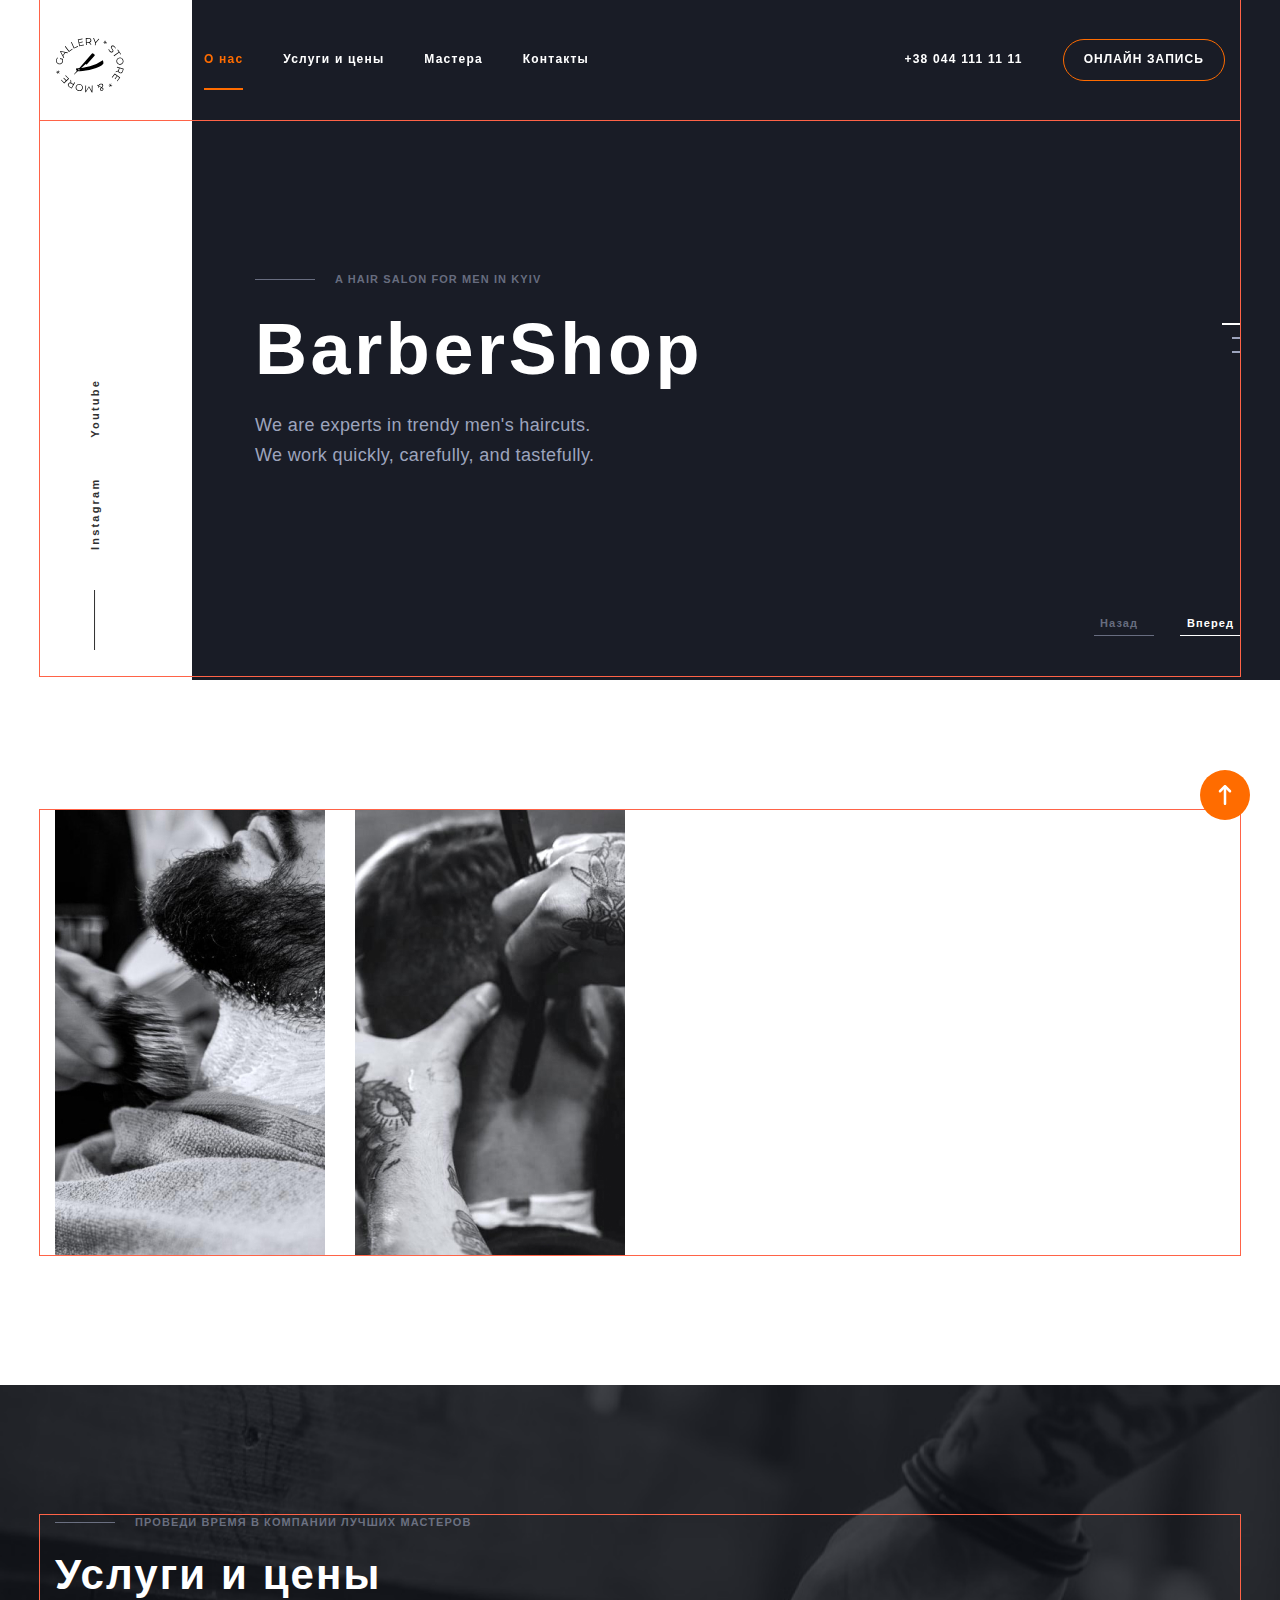
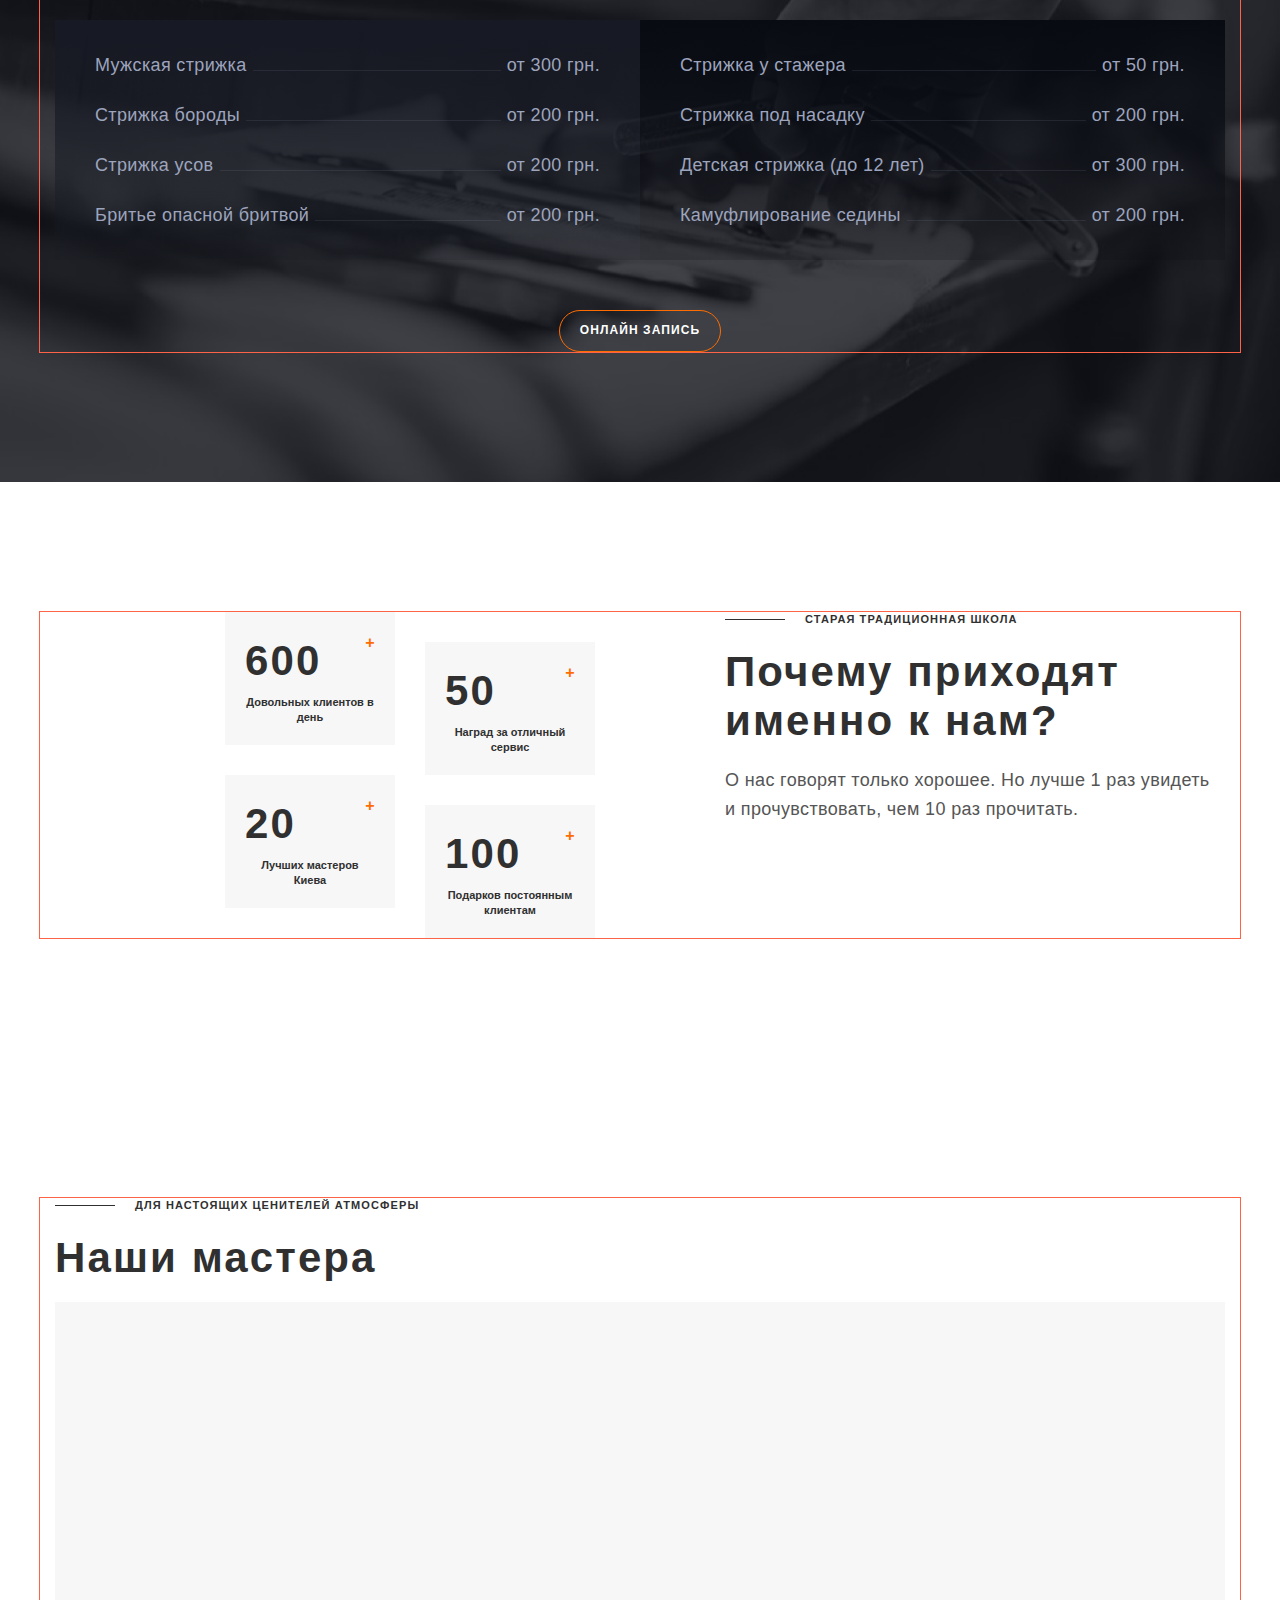
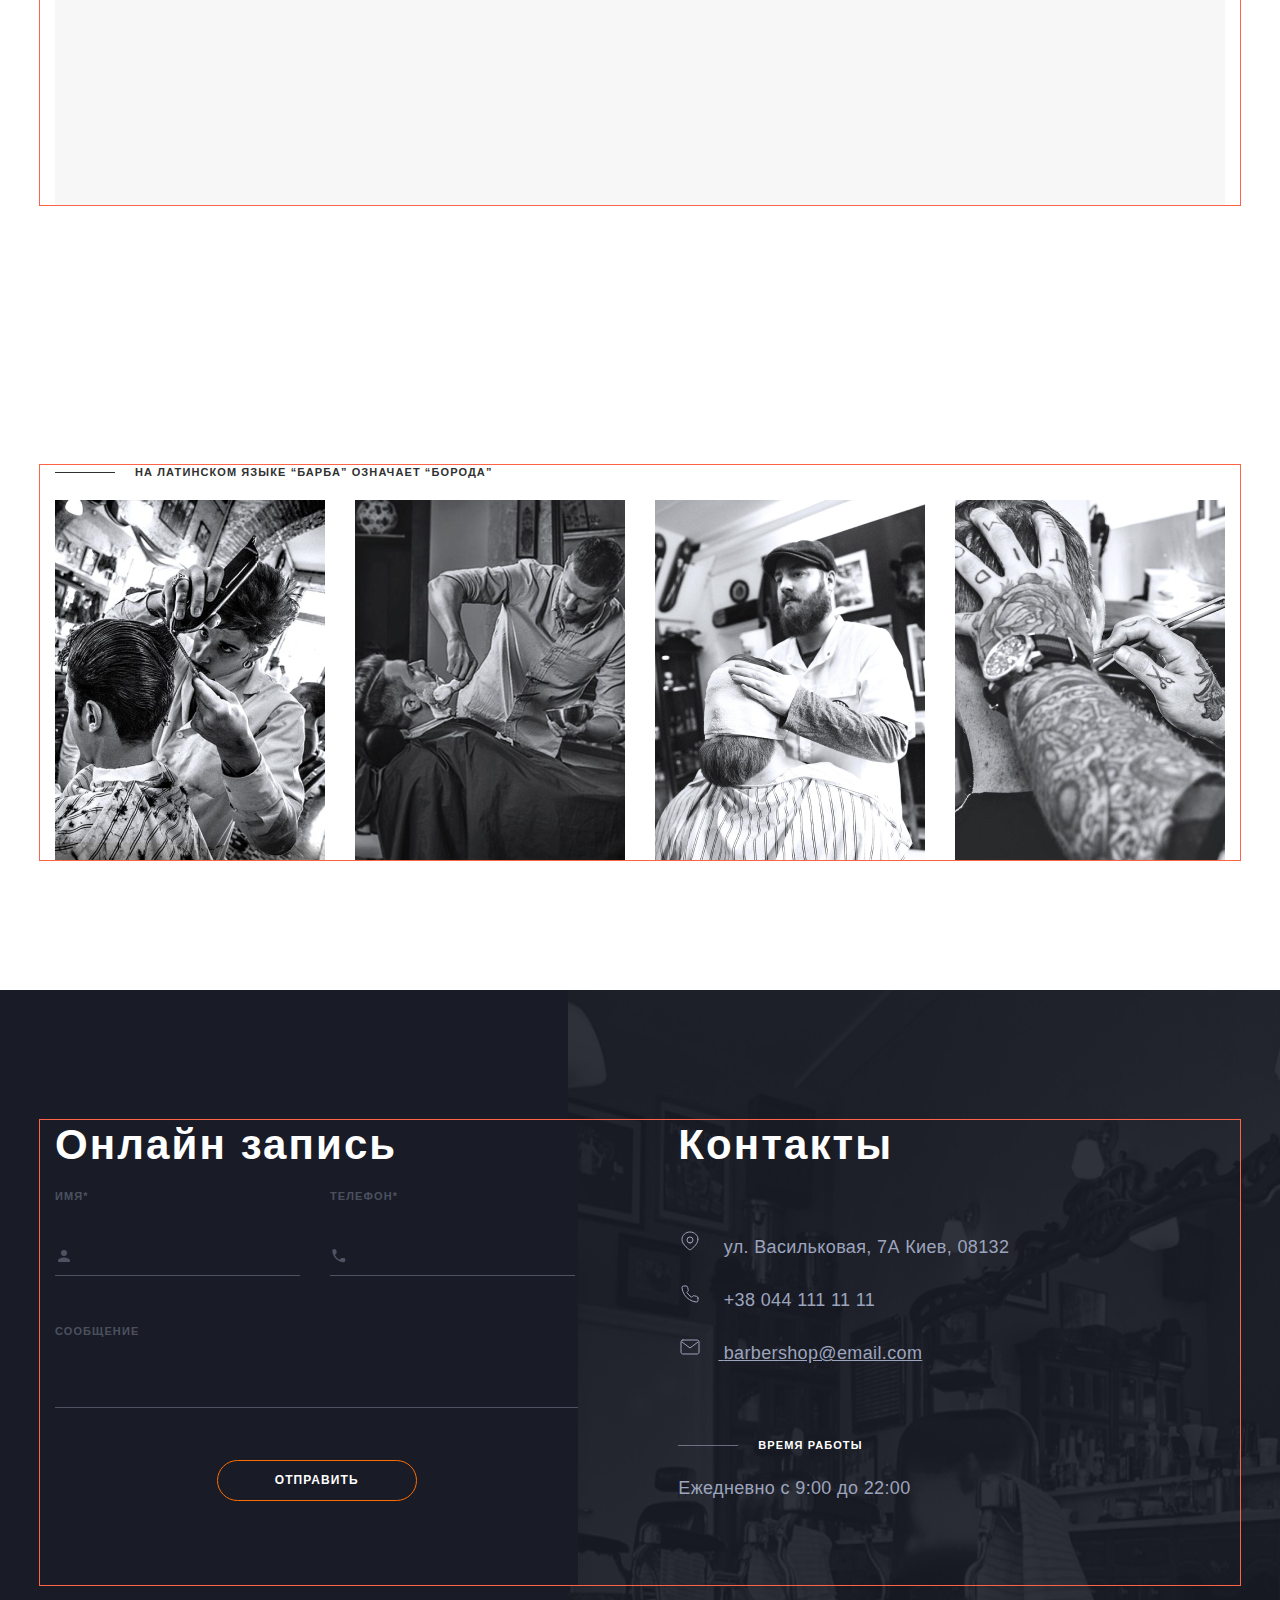
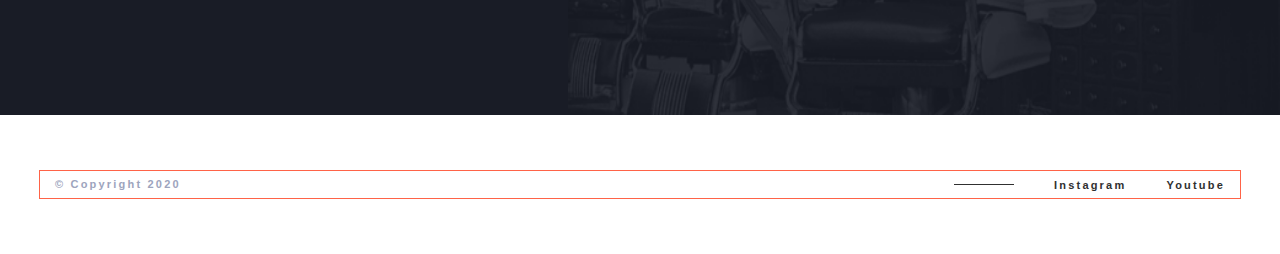
==== commit 9ed0a527: "mobile-menu" ====
--- a/index.html
+++ b/index.html
@@ -24,40 +24,40 @@
           <use href="./images/icons.svg#icon-logo"> </use>
         </svg>
       </a> 
+
+<!-- mobile-menu -->
       
-    <button class="menu-button" type="button" aria-expanded="false" aria-controls="menu-container"  data-menu-button>
-    <svg class="" width="40" height="40" aria-label="Переключатель мобильного меню">
-      <use class="icon-cross" href="./images/icons.svg#icon-cross"></use>
-      <use class="icon-menu" href="./images/icons.svg#icon-menu"></use>
-    </svg>
-    </button>
-          
-    <div class="mobile-menu" id="mobile-menu" data-menu>
-      <ul class="mobile-menu__nav list">
-        <li class="mobile-menu__item">
-          <a href="" class="mobile-menu__link link" href="#about">О нас</a>
-        </li>
-        <li class="mobile-menu__item">
-          <a href="" class="mobile-menu__link link" href="#price">Услуги и цены</a>
-        </li>
-        <li class="mobile-menu__item">
-          <a href="" class="mobile-menu__link link" href="#team">Мастера</a>
-        </li>
-        <li class="mobile-menu__item">
-          <a href="" class="mobile-menu__link link" href="#contact">Контакты</a>
-        </li>
-      </ul>
-      <ul class="mobile-menu__contact list">     
-        <li class="mobile-menu__phone-link"><a  href="tel:+380961111111" class="mobile-menu__link link"></a>+38096 111 11 11</li>
-      </ul>
-      <button class="btn btn btn--mode-light mobile-menu__btn" data-modal-open type="button">Онлайн запись</button>
-
-      <ul class="mobile-menu__socials list">
-        <li class="mobile-menu__item"><a  href="http://" target="_blank" rel="noopener noreferrer" class="mobile-menu__link link uppertitle uppertitle--mode-light">Instagram</a></li>
-        <li class="mobile-menu__item"><a  href="http://" target="_blank" rel="noopener noreferrer" class="mobile-menu__link link">Yotube</a></li>
-      </ul>
-   </div>
-
+<button class="menu-button" type="button" aria-expanded="false" aria-controls="menu-container"  data-menu-button>
+  <svg class="" width="40" height="40" aria-label="Переключатель мобильного меню">
+    <use class="icon-cross" href="./images/icons.svg#icon-cross"></use>
+    <use class="icon-menu" href="./images/icons.svg#icon-menu"></use>
+  </svg>
+  </button>
+  <div class="mobile-menu" id="mobile-menu" data-menu>
+    <ul class="mobile-menu__nav list">
+      <li class="mobile-menu__item">
+        <a href="" class="mobile-menu__link link" href="#about">О нас</a>
+      </li>
+      <li class="mobile-menu__item">
+        <a href="" class="mobile-menu__link link" href="#price">Услуги и цены</a>
+      </li>
+      <li class="mobile-menu__item">
+        <a href="" class="mobile-menu__link link" href="#team">Мастера</a>
+      </li>
+      <li class="mobile-menu__item">
+        <a href="" class="mobile-menu__link link" href="#contact">Контакты</a>
+      </li>
+    </ul>
+    <ul class="mobile-menu__contact list">     
+      <li class="mobile-menu__phone-link"><a  href="tel:+380961111111" class="mobile-menu__link link"></a>+38096 111 11 11</li>
+    </ul>
+    <button class="btn btn btn--mode-light mobile-menu__btn" data-modal-open type="button">Онлайн запись</button>
+  
+    <ul class="mobile-menu__socials list">
+      <li class="mobile-menu__item"><a  href="http://" target="_blank" rel="noopener noreferrer" class="mobile-menu__link link uppertitle uppertitle--mode-light">Instagram</a></li>
+      <li class="mobile-menu__item"><a  href="http://" target="_blank" rel="noopener noreferrer" class="mobile-menu__link link uppertitle">Yotube</a></li>
+    </ul>
+  </div>  
     <nav class="navigation">
       <ul class="navigation__list list">
         <li class="navigation__item"><a class="link navigation__link current" href="#about">О нас</a></li>
@@ -66,7 +66,6 @@
         <li class="navigation__item"><a class="link navigation__link" href="#contact">Контакты</a></li>
       </ul>
     </nav>
-
     <div class="header__group">
       <a class="link header__phone" href="tel:+380441111111">+38 044 111 11 11</a>
       <button class="btn btn btn--mode-dark header__btn" data-modal-open type="button">Онлайн запись</button>
--- a/css/main.min.css
+++ b/css/main.min.css
@@ -3,5 +3,5 @@
  Consolas,  'Liberation Mono',  Menlo,- monospace;font-size:1em}small{font-size:80%}sub,sup{font-size:75%;line-height:0;position:relative;vertical-align:baseline}sub{bottom:-0.25em}sup{top:-0.5em}table{text-indent:0;border-color:inherit}button,input,optgroup,select,textarea{font-family:inherit;font-size:100%;line-height:1.15;margin:0}button,select{text-transform:none}button,[type='button'],[type='reset'],[type='submit']{-webkit-appearance:button}::-moz-focus-inner{border-style:none;padding:0}:-moz-focusring{outline:1px dotted ButtonText}:-moz-ui-invalid{box-shadow:none}legend{padding:0}progress{vertical-align:baseline}::-webkit-inner-spin-button,::-webkit-outer-spin-button{height:auto}[type='search']{-webkit-appearance:textfield;outline-offset:-2px}::-webkit-search-decoration{-webkit-appearance:none}::-webkit-file-upload-button{-webkit-appearance:button;font:inherit}summary{display:list-item}.visually-hidden{position:absolute;white-space:nowrap;width:1px;height:1px;overflow:hidden;border:0;padding:0;clip:rect(0 0 0 0);-webkit-clip-path:inset(50%);clip-path:inset(50%);margin:-1px}html{-webkit-box-sizing:border-box;box-sizing:border-box;scroll-behavior:smooth}body{background-color:var(--bg-color);color:var(--main-txt-cl);font-family:var(--main-font);font-weight:400;font-size:14px;line-height:1.86;letter-spacing:.02em}h1,h2,h3,h4,h5,h6,p{margin:0;padding:0}img{display:block;max-width:100%;height:auto}.no-scroll{overflow:hidden}.link{text-decoration:none;color:currentColor}.link:hover,.link:focus{color:var(--accent-cl)}.list{list-style:none;margin:0;padding:0}.container{padding-left:15px;padding-right:15px;margin-left:auto;margin-right:auto;outline:1px solid tomato}@media screen and (min-width: 480px){.container{width:448px}}@media screen and (min-width: 768px){.container{width:720px}}@media screen and (min-width: 1280px){.container{width:1200px}}.section{padding-top:84px;padding-bottom:84px}@media screen and (min-width: 768px){.section{padding-top:100px;padding-bottom:100px}}@media screen and (min-width: 1280px){.section{padding-top:130px;padding-bottom:130px}}.uppertitle{margin-bottom:20px;display:-webkit-box;display:-ms-flexbox;display:flex;-webkit-box-align:center;-ms-flex-align:center;align-items:center;font-weight:600;font-size:11px;line-height:1.36;letter-spacing:.1em;text-transform:uppercase}.uppertitle::before{content:'';margin-right:20px;display:block;width:60px;height:1px}.uppertitle--mode-dark{color:rgba(157,164,189,0.6)}.uppertitle--mode-dark:before{background-color:rgba(157,164,189,0.6)}.uppertitle--mode-light{color:#303030}.uppertitle--mode-light:before{background-color:#303030}.section-title{margin-bottom:20px;font-weight:700;font-size:28px;line-height:1.18;letter-spacing:.05em}@media screen and (min-width: 1280px){.section-title{font-size:42px}}.section-title--mode-light{color:#303030}.section-title--mode-dark{color:#ffffff}.subtitle{font-size:16px;line-height:1.63;letter-spacing:.02em}@media screen and (min-width: 1280px){.subtitle{font-size:18px}}.subtitle-title--mode-light{color:#555555}.subtitle-title--mode-dark{color:#9da4bd}.grid{display:-webkit-box;display:-ms-flexbox;display:flex;-ms-flex-wrap:wrap;flex-wrap:wrap;gap:var(--indent)}.grid-item{-ms-flex-preferred-size:calc((100% - var(--indent) * (var(--items)- 1)) / var(--items));flex-basis:calc((100% - var(--indent) * (var(--items)- 1)) / var(--items))}@-webkit-keyframes swing{0%{-webkit-transform:rotate(6deg);transform:rotate(6deg)}4%{-webkit-transform:rotate(-6deg);transform:rotate(-6deg)}8%{-webkit-transform:rotate(3deg);transform:rotate(3deg)}12%{-webkit-transform:rotate(-3deg);transform:rotate(-3deg)}16%{-webkit-transform:rotate(0);transform:rotate(0)}}@keyframes swing{0%{-webkit-transform:rotate(6deg);transform:rotate(6deg)}4%{-webkit-transform:rotate(-6deg);transform:rotate(-6deg)}8%{-webkit-transform:rotate(3deg);transform:rotate(3deg)}12%{-webkit-transform:rotate(-3deg);transform:rotate(-3deg)}16%{-webkit-transform:rotate(0);transform:rotate(0)}}@-webkit-keyframes expand{0%{letter-spacing:-0.6em;opacity:0}50%{opacity:0.6}100%{opacity:1}}@keyframes expand{0%{letter-spacing:-0.6em;opacity:0}50%{opacity:0.6}100%{opacity:1}}@-webkit-keyframes fade-left-to-right{from{-webkit-transform:translateX(-250px);transform:translateX(-250px);opacity:0}to{-webkit-transform:translateX(0);transform:translateX(0);opacity:1}}@keyframes fade-left-to-right{from{-webkit-transform:translateX(-250px);transform:translateX(-250px);opacity:0}to{-webkit-transform:translateX(0);transform:translateX(0);opacity:1}}@-webkit-keyframes fade-bootom-to-top{from{-webkit-transform:translateY(-150px);transform:translateY(-150px);opacity:0}to{-webkit-transform:translateY(0);transform:translateY(0);opacity:1}}@keyframes fade-bootom-to-top{from{-webkit-transform:translateY(-150px);transform:translateY(-150px);opacity:0}to{-webkit-transform:translateY(0);transform:translateY(0);opacity:1}}.navigation__list{display:-webkit-box;display:-ms-flexbox;display:flex;-webkit-box-align:center;-ms-flex-align:center;align-items:center}@media screen and (max-width: 767.98px){.navigation__list{display:none}}@media screen and (min-width: 768px) and (max-width: 1279.98px){.navigation__list{margin-left:40px}}@media screen and (min-width: 1280px){.navigation__list{margin-left:80px}}.navigation__item:not(:last-child){margin-right:40px}.navigation__link{position:relative;display:block;padding:52px 0 52px 0;font-weight:600;font-size:12px;line-height:1.33;letter-spacing:0.1em;color:var(--secondary-txt-cl);-webkit-transition:color var(--transition-duration) var(--transition-timing-function);transition:color var(--transition-duration) var(--transition-timing-function)}.navigation__link:hover,.navigation__link:focus{color:var(--accent-cl)}.navigation__link.current{color:var(--accent-cl)}.navigation__link.current::after{position:absolute;bottom:30px;left:0;content:'';display:block;width:100%;height:2px;background-color:var(--accent-cl)}.btn{padding:12px 20px;max-width:200px;min-width:160px;min-height:40px;font-family:inherit;font-weight:600;font-size:12px;line-height:1.33;letter-spacing:0.09em;text-transform:uppercase;border:1px solid var(--accent-cl);border-radius:25px;background-color:transparent;cursor:pointer;-webkit-transition:color var(--transition-duration) var(--transition-timing-function),background-color var(--transition-duration) var(--transition-timing-function);transition:color var(--transition-duration) var(--transition-timing-function),background-color var(--transition-duration) var(--transition-timing-function)}.btn:hover,.btn:focus{color:var(--secondary-txt-cl);background-color:var(--accent-cl)}.btn--mode-light{color:var(--btn-dark-cl)}.btn--mode-dark{color:var(--secondary-txt-cl)}.menu-button{position:absolute;z-index:10;top:0;bottom:0;right:30px;border:0;background-color:transparent;fill:white}@media screen and (min-width: 768px){.menu-button{display:none}}.menu-button:hover .icon-menu,.menu-button:focus .icon-menu{fill:white}.menu-button:hover .icon-cross,.menu-button:focus .icon-cross{fill:var(--btn-dark-cl)}.icon-cross{display:none}.menu-button.is-open .icon-cross{display:block}.menu-button.is-open .icon-menu{display:none}.scroll-to-top{position:fixed;bottom:90px;right:30px;display:-webkit-box;display:-ms-flexbox;display:flex;-webkit-box-align:center;-ms-flex-align:center;align-items:center;-webkit-box-pack:center;-ms-flex-pack:center;justify-content:center;width:50px;height:50px;background-color:#ff6c00;border:none;border-radius:50%;cursor:pointer;-webkit-animation:slide-top 1s linear 2s infinite alternate both;animation:slide-top 1s linear 2s infinite alternate both}.arrow-top{fill:#fff}.backdrop{position:fixed;top:0;left:0;z-index:100;width:100%;height:100%;background-color:rgba(0,0,0,0.2);-webkit-transition:opacity var(--transition-duration) var(--transition-timing-function),visibility var(--transition-duration) var(--transition-timing-function),-webkit-transform var(--transition-duration) var(--transition-timing-function);transition:opacity var(--transition-duration) var(--transition-timing-function),visibility var(--transition-duration) var(--transition-timing-function),-webkit-transform var(--transition-duration) var(--transition-timing-function);transition:opacity var(--transition-duration) var(--transition-timing-function),transform var(--transition-duration) var(--transition-timing-function),visibility var(--transition-duration) var(--transition-timing-function);transition:opacity var(--transition-duration) var(--transition-timing-function),transform var(--transition-duration) var(--transition-timing-function),visibility var(--transition-duration) var(--transition-timing-function),-webkit-transform var(--transition-duration) var(--transition-timing-function)}.backdrop.is-hidden{opacity:0;visibility:hidden;pointer-events:none}.modal-wrapper{position:absolute;top:50%;left:50%;padding:25px;width:500px;background-color:var(--main-bg-cl);border-radius:2%;-webkit-transform:translate(-50%, -50%);transform:translate(-50%, -50%);-webkit-transition:-webkit-transform var(--transition-duration) var(--transition-timing-function);transition:-webkit-transform var(--transition-duration) var(--transition-timing-function);transition:transform var(--transition-duration) var(--transition-timing-function);transition:transform var(--transition-duration) var(--transition-timing-function), -webkit-transform var(--transition-duration) var(--transition-timing-function)}.backdrop.is-hidden .modal-wrapper{-webkit-transform:translate(-50%, -50%) scale(0.4);transform:translate(-50%, -50%) scale(0.4);opacity:0}.backdrop .modal-wrapper{-webkit-transform:translate(-50%, -50%) scale(1);transform:translate(-50%, -50%) scale(1);opacity:1}.modal-btn{position:absolute;top:10px;right:10px;display:-webkit-box;display:-ms-flexbox;display:flex;-webkit-box-pack:center;-ms-flex-pack:center;justify-content:center;-webkit-box-align:center;-ms-flex-align:center;align-items:center;padding:0;width:30px;height:30px;border-radius:50%;background-color:transparent;border:1px solid var(--btn-dark-cl);cursor:pointer;-webkit-transition:border var(--transition-duration) var(--transition-timing-function);transition:border var(--transition-duration) var(--transition-timing-function)}.modal-btn:hover,.modal-btn:focus{border:1px solid var(--accent-cl)}.modal-title{display:block;margin-bottom:25px;font-weight:400;font-size:20px;line-height:1.67;text-align:center;text-transform:uppercase;letter-spacing:0.03em;color:currentColor}.modal-form__group{position:relative;display:block;margin-bottom:20px}.modal-form__label{position:relative;display:inline-block;font-size:14px}.modal-form__label::before{content:"\002A";position:absolute;top:0;right:-12px;color:red}.modal-form__input{width:100%;padding:12px 40px;border-radius:5px;border:1px solid #191c26;outline:transparent}.modal-form__input:invalid:not(:placeholder-shown){border-color:#e22f37}.modal-form__input:valid:not(:placeholder-shown){border-color:#69e883}.modal-form__icon{position:absolute;bottom:12px;left:10px;fill:var(--btn-dark-cl);-webkit-transition:fill var(--transition-duration) var(--transition-timing-function);transition:fill var(--transition-duration) var(--transition-timing-function)}.modal-form__input:valid:not(:placeholder-shown) ~ .modal-form__icon{fill:#69e883}.modal-form__input:focus ~ .modal-form__icon{fill:#ffc039}.modal-form__input:invalid:not(:placeholder-shown) ~ .modal-form__icon{fill:#e22f37}.modal-form__alert{position:absolute;bottom:-22px;left:10px;display:-webkit-box;display:-ms-flexbox;display:flex;-webkit-box-align:center;-ms-flex-align:center;align-items:center;-ms-flex-pack:distribute;justify-content:space-around;width:90%;font-size:10px;opacity:0;-webkit-transition:opacity var(--transition-duration) var(--transition-timing-function);transition:opacity var(--transition-duration) var(--transition-timing-function)}.modal-form__alert--error{color:#e22f37}.modal-form__alert--warning{color:#ffc039}.modal-form__alert__icon{position:absolute;right:10px;bottom:12px;display:-webkit-inline-box;display:-ms-inline-flexbox;display:inline-flex;fill:currentColor;opacity:0;-webkit-transform:scale(0.3);transform:scale(0.3);-webkit-transition:fill var(--transition-duration) var(--transition-timing-function);transition:fill var(--transition-duration) var(--transition-timing-function)}.modal-form__alert-icon--warning{fill:#ffc039}.modal-form__alert-icon--error{fill:#e22f37}.modal-form__input:focus ~ .modal-form__alert--warning,.modal-form__input:focus ~ .modal-form__alert-icon--warning{letter-spacing:0.01em;opacity:1;-webkit-transform:scale(1);transform:scale(1)}.modal-form__input:not(:placeholder-shown) ~ .modal-form__alert--warning,.modal-form:not(:placeholder-shown) ~ .modal-form__alert-icon--warning{opacity:0}.modal-form__input:invalid:not(:placeholder-shown) ~ .modal-form__alert--error,.modal-form__input:invalid:not(:placeholder-shown) ~ .modal-form__alert-icon--error{letter-spacing:0.01em;opacity:1;-webkit-transform:scale(1);transform:scale(1)}.modal-form__pay-type{display:-webkit-box;display:-ms-flexbox;display:flex;-webkit-box-align:center;-ms-flex-align:center;align-items:center}.modal-form__pay-group:not(:last-child){margin-right:20px}.modal-form__pay-option{fill:var(--accent-cl);-webkit-filter:grayscale(1);filter:grayscale(1);-webkit-transition:-webkit-filter var(--transition-duration) var(--transition-timing-function);transition:-webkit-filter var(--transition-duration) var(--transition-timing-function);transition:filter var(--transition-duration) var(--transition-timing-function);transition:filter var(--transition-duration) var(--transition-timing-function), -webkit-filter var(--transition-duration) var(--transition-timing-function)}.modal-form__checkbox:checked+.modal-form__pay-option{-webkit-filter:grayscale(0);filter:grayscale(0)}.modal-form__policy-group{display:-webkit-box;display:-ms-flexbox;display:flex;-webkit-box-align:center;-ms-flex-align:center;align-items:center;-webkit-box-pack:center;-ms-flex-pack:center;justify-content:center;margin-bottom:20px}.modal-form__custom-checkbox{width:20px;height:20px;display:-webkit-box;display:-ms-flexbox;display:flex;-webkit-box-align:center;-ms-flex-align:center;align-items:center;-webkit-box-pack:center;-ms-flex-pack:center;justify-content:center;margin-right:10px;outline:2px solid var(--accent-cl);border-radius:4px;outline-offset:-2px}.modal-form__custom-checkbox-icon{opacity:0;fill:var(--main-bg-cl);-webkit-transition:opacity var(--transition-duration) var(--transition-timing-function),background-color var(--transition-duration) var(--transition-timing-function);transition:opacity var(--transition-duration) var(--transition-timing-function),background-color var(--transition-duration) var(--transition-timing-function)}.modal-form__checkbox:checked+.modal-form__custom-checkbox{background-color:var(--accent-cl)}.modal-form__checkbox:checked+.modal-form__custom-checkbox .modal-form__custom-checkbox-icon{opacity:1}.modal-form__link{color:var(--accent-cl)}.modal-form__policy-description{font-size:14px}.modal-form__submit-btn{display:block;margin:0 auto;-webkit-transition:background-color var(--transition-duration) var(--transition-timing-function);transition:background-color var(--transition-duration) var(--transition-timing-function)}@media screen and (min-width: 1280px){.contact-form{display:-webkit-box;display:-ms-flexbox;display:flex;-webkit-box-orient:vertical;-webkit-box-direction:normal;-ms-flex-direction:column;flex-direction:column}}@media screen and (min-width: 768px){.contact-form__wrapper{display:-webkit-box;display:-ms-flexbox;display:flex;-webkit-box-align:center;-ms-flex-align:center;align-items:center;margin-bottom:44px}}.contact-form__group{position:relative;padding-top:20px}@media screen and (min-width: 768px){.contact-form__group:not(:last-child){margin-right:30px}}.contact-form__label{position:absolute;left:0;top:0;font-weight:600;font-size:11px;line-height:1.36;letter-spacing:.1em;text-transform:uppercase;color:rgba(157,164,189,0.4)}@media screen and (min-width: 768px){.contact-form__label{-webkit-transform:translateY(-20px);transform:translateY(-20px);-webkit-transition:color var(--transition-duration) var(--transition-timing-function),-webkit-transform var(--transition-duration) var(--transition-timing-function);transition:color var(--transition-duration) var(--transition-timing-function),-webkit-transform var(--transition-duration) var(--transition-timing-function);transition:transform var(--transition-duration) var(--transition-timing-function),color var(--transition-duration) var(--transition-timing-function);transition:transform var(--transition-duration) var(--transition-timing-function),color var(--transition-duration) var(--transition-timing-function),-webkit-transform var(--transition-duration) var(--transition-timing-function)}}.contact-form__input:focus+.contact-form__label,.contact-form__input:not(:placeholder-shown){-webkit-transform:translateY(0);transform:translateY(0);color:var(--main-bg-cl)}.contact-form__input{width:100%;margin-bottom:44px;color:#FFFFFF;background-color:transparent;padding:5px;padding-left:25px;border:0;border-bottom:1px solid rgba(157,164,189,0.4);outline:transparent;-webkit-transition:border-color var(--transition-duration) var(--transition-timing-function);transition:border-color var(--transition-duration) var(--transition-timing-function)}@media screen and (min-width: 768px){.contact-form__input{width:330px}}@media screen and (min-width: 1280px){.contact-form__input{width:245px}}.contact-form__input:focus,.contact-form .contact-form__input:not(:placeholder-shown){border-bottom:1px solid #F7F7F7}.contact-form__input::-webkit-input-placeholder{opacity:0}.contact-form__input:-ms-input-placeholder{opacity:0}.contact-form__input::-ms-input-placeholder{opacity:0}.contact-form__input::placeholder{opacity:0}.contact-form__icon{position:absolute;top:20%;left:0;fill:rgba(157,164,189,0.4)}.contact-form__input:focus ~ .contact-form__icon,.contact-form__input:not(:placeholder-shown){fill:var(--main-bg-cl)}.contact-form__message{display:block;position:relative;width:100%;margin-bottom:44px}.contact-form__label{position:absolute;left:0;top:-20px;-webkit-transition:color var(--transition-duration) var(--transition-timing-function);transition:color var(--transition-duration) var(--transition-timing-function)}.contact-form__message-input:focus+.contact-form__label,.contact-form__message-input:not(:placeholder-shown){color:var(--main-bg-cl)}.contact-form__message-input{padding:5px;background-color:transparent;border:0;border-bottom:1px solid rgba(157,164,189,0.4);width:100%;resize:none;outline:transparent;color:var(--main-bg-cl);-webkit-transition:border-color var(--transition-duration) var(--transition-timing-function);transition:border-color var(--transition-duration) var(--transition-timing-function)}.contact-form__message-input:focus,.contact-form__message-input:not(:placeholder-shown){border-bottom:1px solid #F7F7F7}.contact-form__message-input::-webkit-input-placeholder{opacity:0}.contact-form__message-input:-ms-input-placeholder{opacity:0}.contact-form__message-input::-ms-input-placeholder{opacity:0}.contact-form__message-input::placeholder{opacity:0}.contact-form__bnt{display:block;margin-left:auto;margin-right:auto;margin-bottom:84px;min-width:200px;-webkit-transition:background-color var(--transition-duration) var(--transition-timing-function);transition:background-color var(--transition-duration) var(--transition-timing-function)}@media screen and (max-width: 767.98px){.slider{display:none}}.slider__controls{position:absolute;right:39px;bottom:40px;display:-webkit-box;display:-ms-flexbox;display:flex;-webkit-box-align:center;-ms-flex-align:center;align-items:center}@media screen and (min-width: 1280px){.slider__controls{right:0;bottom:40px}}.slider__item-controls:not(:last-child){margin-right:26px}.slider__btn{width:60px;height:24px;font-weight:600;font-size:11px;line-height:1.36;text-align:right;letter-spacing:0.1em;color:var(--main-bg-cl);background-color:transparent;cursor:pointer;border:0;border-bottom:1px solid var(--main-bg-cl)}.slider__btn--disable{text-align:left;color:var(--uppertitle);border-bottom:1px solid var(--uppertitle);position:relative;top:0px}.slider__pagination{position:absolute;top:50%;right:39px;-webkit-transform:translateY(-50%);transform:translateY(-50%);-webkit-box-orient:vertical;-webkit-box-direction:normal;-ms-flex-direction:column;flex-direction:column;width:18px}@media screen and (min-width: 1280px){.slider__pagination{right:0}}.slider__item{margin-left:auto;margin-bottom:12px;width:8px;height:2px;background-color:#9da4bd}.slider__item:last-child{margin-bottom:0}.slider__item--active{width:100%;background-color:var(--main-bg-cl)}.social-links-list:before{content:'';display:block;width:60px;height:1px;margin-right:40px;background-color:var(--btn-dark-cl)}.social-links-item:not(:last-child){margin-right:40px}.social-links-item-link{font-weight:600;font-size:11px;line-height:1.36;letter-spacing:0.2em;color:var(--btn-dark-cl);-webkit-transition:color var(--transition-duration) var(--transition-timing-function);transition:color var(--transition-duration) var(--transition-timing-function)}.social-links-item-link:hover,.social-links-item-link:focus{color:var(--accent-cl)}.chat-menu{position:fixed;right:30px;bottom:90px}.chat-menu__btn{position:relative;width:50px;height:50px;border-radius:50%;background-image:url(https://gist.githubusercontent.com/yazdipour/91dea3fdf97dba702ed89a6a1b9a98a7/raw/8c4870d4fda64c6f8dbf9d12d579d1ad66c3f360/rainbowcat.gif);background-position:center;background-size:contain;background-repeat:no-repeat;cursor:pointer;z-index:10}.chat-menu__list{position:absolute;top:2px;left:50%;-webkit-transform:translateX(-50%);transform:translateX(-50%)}.chat-menu__item{position:absolute;top:0;left:50%;-webkit-transform:translateX(-50%);transform:translateX(-50%)}.chat-menu__btn:hover ~ .chat-menu__list .chat-menu__item{-webkit-transform:translateY(calc(var(--item) * -30px)) translateX(-50%);transform:translateY(calc(var(--item) * -30px)) translateX(-50%)}.chat-menu__icon{fill:var(--accent-cl)}.mobile-menu{position:fixed;z-index:1;top:0;right:0;width:337px;height:100%;padding:40px;display:-webkit-box;display:-ms-flexbox;display:flex;-webkit-box-orient:vertical;-webkit-box-direction:normal;-ms-flex-direction:column;flex-direction:column;background-color:#fff;display:none}.mobile-menu__nav{padding-top:78px;font-weight:600;font-size:18px;line-height:2.78;letter-spacing:.1em;text-align:left;color:var(--btn-dark-cl);margin-bottom:64px}.mobile-menu__contact{margin-top:auto;display:-webkit-box;display:-ms-flexbox;display:flex;-webkit-box-orient:vertical;-webkit-box-direction:normal;-ms-flex-direction:column;flex-direction:column}.mobile-menu__phone-link{font-weight:600;font-size:18px;line-height:1.39;letter-spacing:.1em;text-align:center;text-transform:uppercase;color:var(--btn-dark-cl);margin-bottom:24px}.mobile-menu__btn{display:block;margin-bottom:64px}.mobile-menu__socials{font-weight:600;font-size:14px;line-height:3.57;letter-spacing:.2em;color:var(--btn-dark-cl)}.mobile-menu__item:last-child{margin-right:auto}@media screen and (max-width: 767.98px){.mobile-menu.is-open{display:-webkit-box;display:-ms-flexbox;display:flex}}.header{position:fixed;top:0;width:100vw;z-index:1}.header__container{display:-webkit-box;display:-ms-flexbox;display:flex;-webkit-box-align:center;-ms-flex-align:center;align-items:center;position:relative}.logo{margin-top:20px}@media screen and (max-width: 767.98px){.logo__svg{fill:var(--main-bg-cl)}}.header__group{display:-webkit-box;display:-ms-flexbox;display:flex;-webkit-box-align:center;-ms-flex-align:center;align-items:center;margin-left:auto}@media screen and (max-width: 767.98px){.header__group{display:none}}@media screen and (min-width: 768px) and (max-width: 1279.98px){.header__group{-webkit-box-orient:vertical;-webkit-box-direction:reverse;-ms-flex-direction:column-reverse;flex-direction:column-reverse}}.header__phone{display:block;color:var(--secondary-txt-cl);font-weight:600;font-size:12px;line-height:.11;letter-spacing:.1em;text-decoration:none;-webkit-transition:color var(--transition-duration) var(--transition-timing-function);transition:color var(--transition-duration) var(--transition-timing-function)}@media screen and (min-width: 768px) and (max-width: 1279.98px){.header__phone{margin-top:20px}}@media screen and (min-width: 1280px){.header__phone{margin-right:40px}}.header__phone:hover,.header__phone:focus{color:var(--accent-cl)}.header__btn{-webkit-animation:swing 6s ease-in-out infinite forwards;animation:swing 6s ease-in-out infinite forwards}.hero{max-width:480px;min-height:580px;margin:0 auto;background-color:var(--dark-bg-cl);background-image:url("../images/slider/slider-img-3.jpg"),-webkit-gradient(linear, left top, right top, color-stop(12%, #fff), color-stop(12%, #191C26));background-image:url("../images/slider/slider-img-3.jpg"),linear-gradient(to right, #fff 12%, #191C26 12%);background-size:480px 680px, contain;background-position:top right, center;background-repeat:no-repeat}@media screen and (min-width: 768px){.hero{min-height:680px;max-width:720px;background-image:url("../images/slider/slider-img-3.jpg"),-webkit-gradient(linear, left top, right top, color-stop(15%, #fff), color-stop(15%, #191C26));background-image:url("../images/slider/slider-img-3.jpg"),linear-gradient(to right, #fff 15%, #191C26 15%);background-size:615px 680px, contain}}@media screen and (min-width: 1280px){.hero{max-width:1280px;background-size:1125px 680px, contain}}.hero__container{display:-webkit-box;display:-ms-flexbox;display:flex;position:relative}.hero__left-side{display:-webkit-box;display:-ms-flexbox;display:flex;-webkit-box-align:end;-ms-flex-align:end;align-items:flex-end;width:100px}@media screen and (max-width: 767.98px){.hero__left-side{display:none}}.hero__list{display:-webkit-box;display:-ms-flexbox;display:flex;-webkit-box-align:center;-ms-flex-align:center;align-items:center;-webkit-transform:rotate(-90deg) translateY(100%);transform:rotate(-90deg) translateY(100%);-webkit-transform-origin:left top;transform-origin:left top}.hero__list::before{content:'';display:block;width:60px;border-bottom:1px solid;margin-right:40px;color:var(--btn-dark-cl)}.hero__item:not(:last-child){margin-right:40px}.hero__link{font-weight:600;font-size:11px;line-height:1.36;letter-spacing:0.2em;color:var(--btn-dark-cl);-webkit-transition:var(--transition-duration) var(--transition-timing-function);transition:var(--transition-duration) var(--transition-timing-function)}.hero__link:hover,.hero__link:focus{color:var(--accent-cl)}.hero__group{-webkit-box-flex:1;-ms-flex-positive:1;flex-grow:1;margin-left:31px;margin-top:208px;margin-bottom:183px}@media screen and (min-width: 768px){.hero__group{margin-top:272px;margin-left:120px;margin-bottom:181px}}@media screen and (min-width: 1280px){.hero__group{margin-left:100px;margin-bottom:206px}}.hero__uppertitle{-webkit-animation:fade-left-to-right 0.6s var(--transition-timing-function);animation:fade-left-to-right 0.6s var(--transition-timing-function)}.hero__subtitle{width:476px;-webkit-animation:fade-bootom-to-top 2s var(--transition-timing-function);animation:fade-bootom-to-top 2s var(--transition-timing-function)}.main-title{margin-bottom:20px;font-weight:700;font-size:48px;line-height:1.17;letter-spacing:.05em;color:var(--main-bg-cl);-webkit-animation:fade-left-to-right 1s ease-out;animation:fade-left-to-right 1s ease-out}@media screen and (min-width: 1280px){.main-title{font-size:72px}}@media screen and (min-width: 768px){.about__container{display:-webkit-box;display:-ms-flexbox;display:flex}}@media screen and (max-width: 767.98px){.about-list{display:none}}@media screen and (min-width: 768px){.about-list{margin-right:30px}}@media screen and (min-width: 1280px){.about-list{display:-webkit-box;display:-ms-flexbox;display:flex;margin-right:64px}}@media screen and (min-width: 768px) and (max-width: 1279.98px){.about-list__item:not(:last-child){margin-right:30px}}.about-list__item{overflow:hidden}@media screen and (min-width: 1280px){.about-list__item{margin-right:30px}}.about-list__img{-webkit-transition:-webkit-transform var(--transition-duration) var(--transition-timing-function);transition:-webkit-transform var(--transition-duration) var(--transition-timing-function);transition:transform var(--transition-duration) var(--transition-timing-function);transition:transform var(--transition-duration) var(--transition-timing-function), -webkit-transform var(--transition-duration) var(--transition-timing-function)}.about-list__item:hover .about-list__img{-webkit-transform:scale(1.15);transform:scale(1.15)}@media screen and (min-width: 768px){.about__group{width:330px}}@media screen and (min-width: 1280px){.about__group{width:500px}}.about__subtitle{margin-bottom:20px}.about__description{margin-bottom:40px}.services{max-width:1280px;margin-left:auto;margin-right:auto;background-image:url("../images/price/bg.png");background-repeat:no-repeat;background-size:cover;background-color:#111319;background-position:center}.price-list{-webkit-box-align:center;-ms-flex-align:center;align-items:center;margin-bottom:50px;background:-webkit-gradient(linear, left top, left bottom, from(#171a24), to(rgba(23,26,36,0.2)));background:linear-gradient(180deg, #171a24 0%, rgba(23,26,36,0.2) 100%);font-size:14px;padding:30px 30px;padding-bottom:0}@media screen and (min-width: 1280px){.price-list{display:-webkit-box;display:-ms-flexbox;display:flex;background:transparent;padding:0}}@media screen and (min-width: 1280px){.price-list__item{width:calc(100%/2)}}@media screen and (min-width: 1280px){.price-list__item--left-side{background:-webkit-gradient(linear, left top, left bottom, from(#171a24), to(rgba(23,26,36,0.2)));background:linear-gradient(180deg, #171a24 0%, rgba(23,26,36,0.2) 100%)}}@media screen and (min-width: 1280px){.price-list__item--right-side{background:-webkit-gradient(linear, left top, left bottom, from(#090b13), to(rgba(9,11,19,0.2)));background:linear-gradient(180deg, #090b13 0%, rgba(9,11,19,0.2) 100%)}}.price-list__inner-list{width:100%;height:100%;display:block;padding-bottom:20px}@media screen and (min-width: 1280px){.price-list__inner-list{padding:30px 40px}}.price-list__inner-item{display:-webkit-box;display:-ms-flexbox;display:flex;-webkit-box-align:baseline;-ms-flex-align:baseline;align-items:baseline;font-weight:400;font-size:18px;line-height:1.67;letter-spacing:0.02em;color:var(--services-txt-cl)}.price-list__inner-item:not(:last-child){margin-bottom:20px}.price-list__inner-item span:last-of-type{-webkit-box-ordinal-group:3;-ms-flex-order:2;order:2}.price-list__inner-item::after{content:'';-webkit-box-flex:1;-ms-flex-positive:1;flex-grow:1;-webkit-box-ordinal-group:2;-ms-flex-order:1;order:1;height:1px;margin-left:6px;margin-right:6px;background-color:rgba(157,164,189,0.12)}.services__btn{display:block;margin-left:auto;margin-right:auto}.benefits{background-color:var(--main-bg-cl)}.benefits__container{display:-webkit-box;display:-ms-flexbox;display:flex;-webkit-box-pack:center;-ms-flex-pack:center;justify-content:center;-webkit-box-orient:vertical;-webkit-box-direction:reverse;-ms-flex-direction:column-reverse;flex-direction:column-reverse}@media screen and (min-width: 1280px){.benefits__container{-webkit-box-orient:horizontal;-webkit-box-direction:normal;-ms-flex-direction:row;flex-direction:row}}.benefits-list{width:370px;display:-webkit-box;display:-ms-flexbox;display:flex;-ms-flex-wrap:wrap;flex-wrap:wrap;-webkit-box-align:start;-ms-flex-align:start;align-items:flex-start;margin-left:auto}.benefits-list__item{width:170px;padding:20px;background-color:var(--secondary-bg-cl)}.benefits-list__item:nth-child(2n){margin-left:30px;margin-top:30px}.benefits-list__amount{position:relative;margin-bottom:6px;font-weight:700;font-size:42px;line-height:1.36;letter-spacing:.05em;color:var(--btn-dark-cl)}.benefits-list__amount--decor{position:absolute;top:0;right:0;font-weight:600;font-size:16px;line-height:1.38;letter-spacing:.02em;text-align:center;color:var(--accent-cl)}.benefits-list__text{font-weight:600;font-size:11px;line-height:1.36;letter-spacing:.02em;letter-spacing:normal;text-align:center;color:var(--btn-dark-cl)}.benefits-group{width:430px;margin-bottom:44px}@media screen and (min-width: 768px){.benefits-group{width:500px}}@media screen and (min-width: 1280px){.benefits-group{margin-left:130px}}.member{background-color:var(--secondary-bg-cl);-webkit-box-pack:center;-ms-flex-pack:center;justify-content:center}.member__item{--items:1}@media screen and (min-width: 1280px){.member__item{--items:3}}.member__img{margin-bottom:30px}.member__title{font-weight:400;font-size:18px;line-height:1.39;letter-spacing:.02em;text-align:center;color:var(--btn-dark-cl);margin-bottom:8px}.member__position{font-weight:400;font-size:14px;line-height:1.36;letter-spacing:.02em;text-align:center;color:var(--accent-cl);margin-bottom:30px}.socials{display:-webkit-box;display:-ms-flexbox;display:flex;-webkit-box-pack:center;-ms-flex-pack:center;justify-content:center;-webkit-box-align:center;-ms-flex-align:center;align-items:center}.socials__item:not(:last-child){margin-right:10px}.socials__link{display:-webkit-box;display:-ms-flexbox;display:flex;-webkit-box-align:center;-ms-flex-align:center;align-items:center;-webkit-box-pack:center;-ms-flex-pack:center;justify-content:center;width:44px;height:44px;background-color:var(--main-bg-cl);color:var(--btn-dark-cl);border-radius:50%;-webkit-transition:fill var(--transition-duration) var(--transition-timing-function),color var(--transition-duration) var(--transition-timing-function);transition:fill var(--transition-duration) var(--transition-timing-function),color var(--transition-duration) var(--transition-timing-function)}.socials__link:hover,.socials__link:focus{color:var(--accent-cl)}.socials__icon{fill:currentColor}.gallery{background-color:var(--main-bg-cl)}.gallery__uppertitle{margin-bottom:44px}.gallery-list{-webkit-box-pack:center;-ms-flex-pack:center;justify-content:center}.gallery-list__item{position:relative;--items: 1}@media screen and (min-width: 768px){.gallery-list__item{--items: 1}}@media screen and (min-width: 1280px){.gallery-list__item{--items: 4}}.gallery-list__item::before{position:absolute;left:0;top:0;content:' ';display:block;width:100%;height:100%}.contacts{background-image:url("../images/contact/Bg.png");background-size:480px 680px contain;background-position:bottom center;background-repeat:no-repeat;background-color:var(--dark-bg-cl)}@media screen and (min-width: 768px){.contacts{background-size:768px 960px}}@media screen and (min-width: 1280px){.contacts{background-position:top left calc(50% + 312px)}}@media screen and (min-width: 1280px){.contacts__container{display:-webkit-box;display:-ms-flexbox;display:flex}}@media screen and (min-width: 1280px){.contact{width:calc(100%/2)}}.contact__time-title{font-weight:600;font-size:11px;line-height:1.36;letter-spacing:.1em;text-transform:uppercase;color:var(--secondary-txt-cl)}.contact__time{font-weight:400;font-size:18px;line-height:1.67;letter-spacing:.02em;color:var(--services-txt-cl)}.contact--left-side{background-color:var(--dark-bg-cl);width:418px}@media screen and (min-width: 768px){.contact--left-side{width:690px}}@media screen and (min-width: 1280px){.contact--left-side{width:560px}}.contact__section-title{text-align:center;margin-bottom:60px}@media screen and (min-width: 768px){.contact__section-title{text-align:left}}@media screen and (min-width: 1280px){.contact--right-side{margin-left:100px}}.icons-list{font-weight:400;font-size:18px;font-style:normal;line-height:1.67;letter-spacing:0.02em;color:var(--services-txt-cl)}.icons-list__item:not(:last-child){margin-bottom:20px}.icons-list__item:nth-last-child(1){margin-bottom:70px;text-decoration:underline}.icons-list__icon{margin-right:16px;fill:transparent}.footer{background-color:var(--main-bg-cl);padding-top:56px;padding-bottom:56px}.footer__container{display:-webkit-box;display:-ms-flexbox;display:flex;-webkit-box-align:center;-ms-flex-align:center;align-items:center}.footer__copyright{font-weight:600;font-size:11px;line-height:1.36;letter-spacing:0.2em;color:var(--services-txt-cl)}.footer-links{display:-webkit-box;display:-ms-flexbox;display:flex;-webkit-box-align:center;-ms-flex-align:center;align-items:center;margin-left:auto}.footer-links::before{content:'';display:block;width:60px;border-bottom:1px solid;margin-right:40px;color:var(--btn-dark-cl)}.footer-links__item:not(:last-child){margin-right:40px}.footer-links__link{font-weight:600;font-size:11px;line-height:1.36;letter-spacing:0.2em;color:var(--btn-dark-cl)}.footer-links__link:hover,.footer-links__link:focus{color:var(--accent-cl)}
+ monospace;font-size:1em}small{font-size:80%}sub,sup{font-size:75%;line-height:0;position:relative;vertical-align:baseline}sub{bottom:-0.25em}sup{top:-0.5em}table{text-indent:0;border-color:inherit}button,input,optgroup,select,textarea{font-family:inherit;font-size:100%;line-height:1.15;margin:0}button,select{text-transform:none}button,[type='button'],[type='reset'],[type='submit']{-webkit-appearance:button}::-moz-focus-inner{border-style:none;padding:0}:-moz-focusring{outline:1px dotted ButtonText}:-moz-ui-invalid{box-shadow:none}legend{padding:0}progress{vertical-align:baseline}::-webkit-inner-spin-button,::-webkit-outer-spin-button{height:auto}[type='search']{-webkit-appearance:textfield;outline-offset:-2px}::-webkit-search-decoration{-webkit-appearance:none}::-webkit-file-upload-button{-webkit-appearance:button;font:inherit}summary{display:list-item}.visually-hidden{position:absolute;white-space:nowrap;width:1px;height:1px;overflow:hidden;border:0;padding:0;clip:rect(0 0 0 0);-webkit-clip-path:inset(50%);clip-path:inset(50%);margin:-1px}html{-webkit-box-sizing:border-box;box-sizing:border-box;scroll-behavior:smooth}body{background-color:var(--bg-color);color:var(--main-txt-cl);font-family:var(--main-font);font-weight:400;font-size:14px;line-height:1.86;letter-spacing:.02em}h1,h2,h3,h4,h5,h6,p{margin:0;padding:0}img{display:block;max-width:100%;height:auto}.no-scroll{overflow:hidden}.link{text-decoration:none;color:currentColor}.link:hover,.link:focus{color:var(--accent-cl)}.list{list-style:none;margin:0;padding:0}.container{padding-left:15px;padding-right:15px;margin-left:auto;margin-right:auto;outline:1px solid tomato}@media screen and (min-width: 480px){.container{width:448px}}@media screen and (min-width: 768px){.container{width:720px}}@media screen and (min-width: 1280px){.container{width:1200px}}.section{padding-top:84px;padding-bottom:84px}@media screen and (min-width: 768px){.section{padding-top:100px;padding-bottom:100px}}@media screen and (min-width: 1280px){.section{padding-top:130px;padding-bottom:130px}}.uppertitle{margin-bottom:20px;display:-webkit-box;display:-ms-flexbox;display:flex;-webkit-box-align:center;-ms-flex-align:center;align-items:center;font-weight:600;font-size:11px;line-height:1.36;letter-spacing:.1em;text-transform:uppercase}.uppertitle::before{content:'';margin-right:20px;display:block;width:60px;height:1px}.uppertitle--mode-dark{color:rgba(157,164,189,0.6)}.uppertitle--mode-dark:before{background-color:rgba(157,164,189,0.6)}.uppertitle--mode-light{color:#303030}.uppertitle--mode-light:before{background-color:#303030}.section-title{margin-bottom:20px;font-weight:700;font-size:28px;line-height:1.18;letter-spacing:.05em}@media screen and (min-width: 1280px){.section-title{font-size:42px}}.section-title--mode-light{color:#303030}.section-title--mode-dark{color:#ffffff}.subtitle{font-size:16px;line-height:1.63;letter-spacing:.02em}@media screen and (min-width: 1280px){.subtitle{font-size:18px}}.subtitle-title--mode-light{color:#555555}.subtitle-title--mode-dark{color:#9da4bd}.grid{display:-webkit-box;display:-ms-flexbox;display:flex;-ms-flex-wrap:wrap;flex-wrap:wrap;gap:var(--indent)}.grid-item{-ms-flex-preferred-size:calc((100% - var(--indent) * (var(--items)- 1)) / var(--items));flex-basis:calc((100% - var(--indent) * (var(--items)- 1)) / var(--items))}@-webkit-keyframes swing{0%{-webkit-transform:rotate(6deg);transform:rotate(6deg)}4%{-webkit-transform:rotate(-6deg);transform:rotate(-6deg)}8%{-webkit-transform:rotate(3deg);transform:rotate(3deg)}12%{-webkit-transform:rotate(-3deg);transform:rotate(-3deg)}16%{-webkit-transform:rotate(0);transform:rotate(0)}}@keyframes swing{0%{-webkit-transform:rotate(6deg);transform:rotate(6deg)}4%{-webkit-transform:rotate(-6deg);transform:rotate(-6deg)}8%{-webkit-transform:rotate(3deg);transform:rotate(3deg)}12%{-webkit-transform:rotate(-3deg);transform:rotate(-3deg)}16%{-webkit-transform:rotate(0);transform:rotate(0)}}@-webkit-keyframes expand{0%{letter-spacing:-0.6em;opacity:0}50%{opacity:0.6}100%{opacity:1}}@keyframes expand{0%{letter-spacing:-0.6em;opacity:0}50%{opacity:0.6}100%{opacity:1}}@-webkit-keyframes fade-left-to-right{from{-webkit-transform:translateX(-250px);transform:translateX(-250px);opacity:0}to{-webkit-transform:translateX(0);transform:translateX(0);opacity:1}}@keyframes fade-left-to-right{from{-webkit-transform:translateX(-250px);transform:translateX(-250px);opacity:0}to{-webkit-transform:translateX(0);transform:translateX(0);opacity:1}}@-webkit-keyframes fade-bootom-to-top{from{-webkit-transform:translateY(-150px);transform:translateY(-150px);opacity:0}to{-webkit-transform:translateY(0);transform:translateY(0);opacity:1}}@keyframes fade-bootom-to-top{from{-webkit-transform:translateY(-150px);transform:translateY(-150px);opacity:0}to{-webkit-transform:translateY(0);transform:translateY(0);opacity:1}}.navigation__list{display:-webkit-box;display:-ms-flexbox;display:flex;-webkit-box-align:center;-ms-flex-align:center;align-items:center}@media screen and (max-width: 767.98px){.navigation__list{display:none}}@media screen and (min-width: 768px) and (max-width: 1279.98px){.navigation__list{margin-left:40px}}@media screen and (min-width: 1280px){.navigation__list{margin-left:80px}}.navigation__item:not(:last-child){margin-right:40px}.navigation__link{position:relative;display:block;padding:52px 0 52px 0;font-weight:600;font-size:12px;line-height:1.33;letter-spacing:0.1em;color:var(--secondary-txt-cl);-webkit-transition:color var(--transition-duration) var(--transition-timing-function);transition:color var(--transition-duration) var(--transition-timing-function)}.navigation__link:hover,.navigation__link:focus{color:var(--accent-cl)}.navigation__link.current{color:var(--accent-cl)}.navigation__link.current::after{position:absolute;bottom:30px;left:0;content:'';display:block;width:100%;height:2px;background-color:var(--accent-cl)}.btn{padding:12px 20px;max-width:200px;min-width:160px;min-height:40px;font-family:inherit;font-weight:600;font-size:12px;line-height:1.33;letter-spacing:0.09em;text-transform:uppercase;border:1px solid var(--accent-cl);border-radius:25px;background-color:transparent;cursor:pointer;-webkit-transition:color var(--transition-duration) var(--transition-timing-function),background-color var(--transition-duration) var(--transition-timing-function);transition:color var(--transition-duration) var(--transition-timing-function),background-color var(--transition-duration) var(--transition-timing-function)}.btn:hover,.btn:focus{color:var(--secondary-txt-cl);background-color:var(--accent-cl)}.btn--mode-light{color:var(--btn-dark-cl)}.btn--mode-dark{color:var(--secondary-txt-cl)}.menu-button{position:absolute;z-index:10;top:0;bottom:0;right:30px;border:0;background-color:transparent;fill:white}@media screen and (min-width: 768px){.menu-button{display:none}}.menu-button:hover .icon-menu,.menu-button:focus .icon-menu{fill:white}.menu-button:hover .icon-cross,.menu-button:focus .icon-cross{fill:var(--btn-dark-cl)}.icon-cross{display:none}.menu-button.is-open .icon-cross{display:block}.menu-button.is-open .icon-menu{display:none}.scroll-to-top{position:fixed;bottom:80px;right:100px;display:-webkit-box;display:-ms-flexbox;display:flex;-webkit-box-align:center;-ms-flex-align:center;align-items:center;-webkit-box-pack:center;-ms-flex-pack:center;justify-content:center;width:50px;height:50px;background-color:#ff6c00;border:none;border-radius:50%;cursor:pointer;-webkit-animation:slide-top 1s linear 2s infinite alternate both;animation:slide-top 1s linear 2s infinite alternate both}@media screen and (min-width: 1280px){.scroll-to-top{right:30px}}.arrow-top{fill:#fff}.backdrop{position:fixed;top:0;left:0;z-index:100;width:100%;height:100%;background-color:rgba(0,0,0,0.2);-webkit-transition:opacity var(--transition-duration) var(--transition-timing-function),visibility var(--transition-duration) var(--transition-timing-function),-webkit-transform var(--transition-duration) var(--transition-timing-function);transition:opacity var(--transition-duration) var(--transition-timing-function),visibility var(--transition-duration) var(--transition-timing-function),-webkit-transform var(--transition-duration) var(--transition-timing-function);transition:opacity var(--transition-duration) var(--transition-timing-function),transform var(--transition-duration) var(--transition-timing-function),visibility var(--transition-duration) var(--transition-timing-function);transition:opacity var(--transition-duration) var(--transition-timing-function),transform var(--transition-duration) var(--transition-timing-function),visibility var(--transition-duration) var(--transition-timing-function),-webkit-transform var(--transition-duration) var(--transition-timing-function)}.backdrop.is-hidden{opacity:0;visibility:hidden;pointer-events:none}.modal-wrapper{position:absolute;top:50%;left:50%;padding:25px;width:500px;background-color:var(--main-bg-cl);border-radius:2%;-webkit-transform:translate(-50%, -50%);transform:translate(-50%, -50%);-webkit-transition:-webkit-transform var(--transition-duration) var(--transition-timing-function);transition:-webkit-transform var(--transition-duration) var(--transition-timing-function);transition:transform var(--transition-duration) var(--transition-timing-function);transition:transform var(--transition-duration) var(--transition-timing-function), -webkit-transform var(--transition-duration) var(--transition-timing-function)}.backdrop.is-hidden .modal-wrapper{-webkit-transform:translate(-50%, -50%) scale(0.4);transform:translate(-50%, -50%) scale(0.4);opacity:0}.backdrop .modal-wrapper{-webkit-transform:translate(-50%, -50%) scale(1);transform:translate(-50%, -50%) scale(1);opacity:1}.modal-btn{position:absolute;top:10px;right:10px;display:-webkit-box;display:-ms-flexbox;display:flex;-webkit-box-pack:center;-ms-flex-pack:center;justify-content:center;-webkit-box-align:center;-ms-flex-align:center;align-items:center;padding:0;width:30px;height:30px;border-radius:50%;background-color:transparent;border:1px solid var(--btn-dark-cl);cursor:pointer;-webkit-transition:border var(--transition-duration) var(--transition-timing-function);transition:border var(--transition-duration) var(--transition-timing-function)}.modal-btn:hover,.modal-btn:focus{border:1px solid var(--accent-cl)}.modal-title{display:block;margin-bottom:25px;font-weight:400;font-size:20px;line-height:1.67;text-align:center;text-transform:uppercase;letter-spacing:0.03em;color:currentColor}.modal-form__group{position:relative;display:block;margin-bottom:20px}.modal-form__label{position:relative;display:inline-block;font-size:14px}.modal-form__label::before{content:"\002A";position:absolute;top:0;right:-12px;color:red}.modal-form__input{width:100%;padding:12px 40px;border-radius:5px;border:1px solid #191c26;outline:transparent}.modal-form__input:invalid:not(:placeholder-shown){border-color:#e22f37}.modal-form__input:valid:not(:placeholder-shown){border-color:#69e883}.modal-form__icon{position:absolute;bottom:12px;left:10px;fill:var(--btn-dark-cl);-webkit-transition:fill var(--transition-duration) var(--transition-timing-function);transition:fill var(--transition-duration) var(--transition-timing-function)}.modal-form__input:valid:not(:placeholder-shown) ~ .modal-form__icon{fill:#69e883}.modal-form__input:focus ~ .modal-form__icon{fill:#ffc039}.modal-form__input:invalid:not(:placeholder-shown) ~ .modal-form__icon{fill:#e22f37}.modal-form__alert{position:absolute;bottom:-22px;left:10px;display:-webkit-box;display:-ms-flexbox;display:flex;-webkit-box-align:center;-ms-flex-align:center;align-items:center;-ms-flex-pack:distribute;justify-content:space-around;width:90%;font-size:10px;opacity:0;-webkit-transition:opacity var(--transition-duration) var(--transition-timing-function);transition:opacity var(--transition-duration) var(--transition-timing-function)}.modal-form__alert--error{color:#e22f37}.modal-form__alert--warning{color:#ffc039}.modal-form__alert__icon{position:absolute;right:10px;bottom:12px;display:-webkit-inline-box;display:-ms-inline-flexbox;display:inline-flex;fill:currentColor;opacity:0;-webkit-transform:scale(0.3);transform:scale(0.3);-webkit-transition:fill var(--transition-duration) var(--transition-timing-function);transition:fill var(--transition-duration) var(--transition-timing-function)}.modal-form__alert-icon--warning{fill:#ffc039}.modal-form__alert-icon--error{fill:#e22f37}.modal-form__input:focus ~ .modal-form__alert--warning,.modal-form__input:focus ~ .modal-form__alert-icon--warning{letter-spacing:0.01em;opacity:1;-webkit-transform:scale(1);transform:scale(1)}.modal-form__input:not(:placeholder-shown) ~ .modal-form__alert--warning,.modal-form:not(:placeholder-shown) ~ .modal-form__alert-icon--warning{opacity:0}.modal-form__input:invalid:not(:placeholder-shown) ~ .modal-form__alert--error,.modal-form__input:invalid:not(:placeholder-shown) ~ .modal-form__alert-icon--error{letter-spacing:0.01em;opacity:1;-webkit-transform:scale(1);transform:scale(1)}.modal-form__pay-type{display:-webkit-box;display:-ms-flexbox;display:flex;-webkit-box-align:center;-ms-flex-align:center;align-items:center}.modal-form__pay-group:not(:last-child){margin-right:20px}.modal-form__pay-option{fill:var(--accent-cl);-webkit-filter:grayscale(1);filter:grayscale(1);-webkit-transition:-webkit-filter var(--transition-duration) var(--transition-timing-function);transition:-webkit-filter var(--transition-duration) var(--transition-timing-function);transition:filter var(--transition-duration) var(--transition-timing-function);transition:filter var(--transition-duration) var(--transition-timing-function), -webkit-filter var(--transition-duration) var(--transition-timing-function)}.modal-form__checkbox:checked+.modal-form__pay-option{-webkit-filter:grayscale(0);filter:grayscale(0)}.modal-form__policy-group{display:-webkit-box;display:-ms-flexbox;display:flex;-webkit-box-align:center;-ms-flex-align:center;align-items:center;-webkit-box-pack:center;-ms-flex-pack:center;justify-content:center;margin-bottom:20px}.modal-form__custom-checkbox{width:20px;height:20px;display:-webkit-box;display:-ms-flexbox;display:flex;-webkit-box-align:center;-ms-flex-align:center;align-items:center;-webkit-box-pack:center;-ms-flex-pack:center;justify-content:center;margin-right:10px;outline:2px solid var(--accent-cl);border-radius:4px;outline-offset:-2px}.modal-form__custom-checkbox-icon{opacity:0;fill:var(--main-bg-cl);-webkit-transition:opacity var(--transition-duration) var(--transition-timing-function),background-color var(--transition-duration) var(--transition-timing-function);transition:opacity var(--transition-duration) var(--transition-timing-function),background-color var(--transition-duration) var(--transition-timing-function)}.modal-form__checkbox:checked+.modal-form__custom-checkbox{background-color:var(--accent-cl)}.modal-form__checkbox:checked+.modal-form__custom-checkbox .modal-form__custom-checkbox-icon{opacity:1}.modal-form__link{color:var(--accent-cl)}.modal-form__policy-description{font-size:14px}.modal-form__submit-btn{display:block;margin:0 auto;-webkit-transition:background-color var(--transition-duration) var(--transition-timing-function);transition:background-color var(--transition-duration) var(--transition-timing-function)}@media screen and (min-width: 1280px){.contact-form{display:-webkit-box;display:-ms-flexbox;display:flex;-webkit-box-orient:vertical;-webkit-box-direction:normal;-ms-flex-direction:column;flex-direction:column}}@media screen and (min-width: 768px){.contact-form__wrapper{display:-webkit-box;display:-ms-flexbox;display:flex;-webkit-box-align:center;-ms-flex-align:center;align-items:center;margin-bottom:44px}}.contact-form__group{position:relative;padding-top:20px}@media screen and (min-width: 768px){.contact-form__group:not(:last-child){margin-right:30px}}.contact-form__label{position:absolute;left:0;top:0;font-weight:600;font-size:11px;line-height:1.36;letter-spacing:.1em;text-transform:uppercase;color:rgba(157,164,189,0.4)}@media screen and (min-width: 768px){.contact-form__label{-webkit-transform:translateY(-20px);transform:translateY(-20px);-webkit-transition:color var(--transition-duration) var(--transition-timing-function),-webkit-transform var(--transition-duration) var(--transition-timing-function);transition:color var(--transition-duration) var(--transition-timing-function),-webkit-transform var(--transition-duration) var(--transition-timing-function);transition:transform var(--transition-duration) var(--transition-timing-function),color var(--transition-duration) var(--transition-timing-function);transition:transform var(--transition-duration) var(--transition-timing-function),color var(--transition-duration) var(--transition-timing-function),-webkit-transform var(--transition-duration) var(--transition-timing-function)}}.contact-form__input:focus+.contact-form__label,.contact-form__input:not(:placeholder-shown){-webkit-transform:translateY(0);transform:translateY(0);color:var(--main-bg-cl)}.contact-form__input{width:100%;margin-bottom:44px;color:#FFFFFF;background-color:transparent;padding:5px;padding-left:25px;border:0;border-bottom:1px solid rgba(157,164,189,0.4);outline:transparent;-webkit-transition:border-color var(--transition-duration) var(--transition-timing-function);transition:border-color var(--transition-duration) var(--transition-timing-function)}@media screen and (min-width: 768px){.contact-form__input{width:330px}}@media screen and (min-width: 1280px){.contact-form__input{width:245px}}.contact-form__input:focus,.contact-form .contact-form__input:not(:placeholder-shown){border-bottom:1px solid #F7F7F7}.contact-form__input::-webkit-input-placeholder{opacity:0}.contact-form__input:-ms-input-placeholder{opacity:0}.contact-form__input::-ms-input-placeholder{opacity:0}.contact-form__input::placeholder{opacity:0}.contact-form__icon{position:absolute;top:20%;left:0;fill:rgba(157,164,189,0.4)}.contact-form__input:focus ~ .contact-form__icon,.contact-form__input:not(:placeholder-shown){fill:var(--main-bg-cl)}.contact-form__message{display:block;position:relative;width:100%;margin-bottom:44px}.contact-form__label{position:absolute;left:0;top:-20px;-webkit-transition:color var(--transition-duration) var(--transition-timing-function);transition:color var(--transition-duration) var(--transition-timing-function)}.contact-form__message-input:focus+.contact-form__label,.contact-form__message-input:not(:placeholder-shown){color:var(--main-bg-cl)}.contact-form__message-input{padding:5px;background-color:transparent;border:0;border-bottom:1px solid rgba(157,164,189,0.4);width:100%;resize:none;outline:transparent;color:var(--main-bg-cl);-webkit-transition:border-color var(--transition-duration) var(--transition-timing-function);transition:border-color var(--transition-duration) var(--transition-timing-function)}.contact-form__message-input:focus,.contact-form__message-input:not(:placeholder-shown){border-bottom:1px solid #F7F7F7}.contact-form__message-input::-webkit-input-placeholder{opacity:0}.contact-form__message-input:-ms-input-placeholder{opacity:0}.contact-form__message-input::-ms-input-placeholder{opacity:0}.contact-form__message-input::placeholder{opacity:0}.contact-form__bnt{display:block;margin-left:auto;margin-right:auto;margin-bottom:84px;min-width:200px;-webkit-transition:background-color var(--transition-duration) var(--transition-timing-function);transition:background-color var(--transition-duration) var(--transition-timing-function)}@media screen and (max-width: 767.98px){.slider{display:none}}.slider__controls{position:absolute;right:39px;bottom:40px;display:-webkit-box;display:-ms-flexbox;display:flex;-webkit-box-align:center;-ms-flex-align:center;align-items:center}@media screen and (min-width: 1280px){.slider__controls{right:0;bottom:40px}}.slider__item-controls:not(:last-child){margin-right:26px}.slider__btn{width:60px;height:24px;font-weight:600;font-size:11px;line-height:1.36;text-align:right;letter-spacing:0.1em;color:var(--main-bg-cl);background-color:transparent;cursor:pointer;border:0;border-bottom:1px solid var(--main-bg-cl)}.slider__btn--disable{text-align:left;color:var(--uppertitle);border-bottom:1px solid var(--uppertitle);position:relative;top:0px}.slider__pagination{position:absolute;top:50%;right:39px;-webkit-transform:translateY(-50%);transform:translateY(-50%);-webkit-box-orient:vertical;-webkit-box-direction:normal;-ms-flex-direction:column;flex-direction:column;width:18px}@media screen and (min-width: 1280px){.slider__pagination{right:0}}.slider__item{margin-left:auto;margin-bottom:12px;width:8px;height:2px;background-color:#9da4bd}.slider__item:last-child{margin-bottom:0}.slider__item--active{width:100%;background-color:var(--main-bg-cl)}.social-links-list:before{content:'';display:block;width:60px;height:1px;margin-right:40px;background-color:var(--btn-dark-cl)}.social-links-item:not(:last-child){margin-right:40px}.social-links-item-link{font-weight:600;font-size:11px;line-height:1.36;letter-spacing:0.2em;color:var(--btn-dark-cl);-webkit-transition:color var(--transition-duration) var(--transition-timing-function);transition:color var(--transition-duration) var(--transition-timing-function)}.social-links-item-link:hover,.social-links-item-link:focus{color:var(--accent-cl)}.chat-menu{position:fixed;right:30px;bottom:90px}.chat-menu__btn{position:relative;width:50px;height:50px;border-radius:50%;background-image:url(https://gist.githubusercontent.com/yazdipour/91dea3fdf97dba702ed89a6a1b9a98a7/raw/8c4870d4fda64c6f8dbf9d12d579d1ad66c3f360/rainbowcat.gif);background-position:center;background-size:contain;background-repeat:no-repeat;cursor:pointer;z-index:10}.chat-menu__list{position:absolute;top:2px;left:50%;-webkit-transform:translateX(-50%);transform:translateX(-50%)}.chat-menu__item{position:absolute;top:0;left:50%;-webkit-transform:translateX(-50%);transform:translateX(-50%)}.chat-menu__btn:hover ~ .chat-menu__list .chat-menu__item{-webkit-transform:translateY(calc(var(--item) * -30px)) translateX(-50%);transform:translateY(calc(var(--item) * -30px)) translateX(-50%)}.chat-menu__icon{fill:var(--accent-cl)}.mobile-menu{position:fixed;z-index:9;top:0;right:0;width:337px;height:100%;padding:40px;display:-webkit-box;display:-ms-flexbox;display:flex;-webkit-box-orient:vertical;-webkit-box-direction:normal;-ms-flex-direction:column;flex-direction:column;background-color:#fff;display:none}.mobile-menu__nav{padding-top:78px;font-weight:600;font-size:18px;line-height:2.78;letter-spacing:.1em;text-align:left;color:var(--btn-dark-cl);margin-bottom:64px;z-index:1}.mobile-menu__contact{margin-top:auto;display:-webkit-box;display:-ms-flexbox;display:flex;-webkit-box-orient:vertical;-webkit-box-direction:normal;-ms-flex-direction:column;flex-direction:column}.mobile-menu__phone-link{font-weight:600;font-size:18px;line-height:1.39;letter-spacing:.1em;text-transform:uppercase;color:var(--btn-dark-cl);margin-bottom:24px}.mobile-menu__btn{display:block;margin-bottom:64px}.mobile-menu__socials{font-weight:600;font-size:14px;line-height:3.57;letter-spacing:.2em;color:var(--btn-dark-cl)}@media screen and (max-width: 767.98px){.mobile-menu.is-open{display:-webkit-box;display:-ms-flexbox;display:flex}}.header{position:fixed;top:0;width:100vw;z-index:1}.header__container{display:-webkit-box;display:-ms-flexbox;display:flex;-webkit-box-align:center;-ms-flex-align:center;align-items:center;position:relative}.logo{margin-top:20px}@media screen and (max-width: 767.98px){.logo__svg{fill:var(--main-bg-cl)}}.header__group{display:-webkit-box;display:-ms-flexbox;display:flex;-webkit-box-align:center;-ms-flex-align:center;align-items:center;margin-left:auto}@media screen and (max-width: 767.98px){.header__group{display:none}}@media screen and (min-width: 768px) and (max-width: 1279.98px){.header__group{-webkit-box-orient:vertical;-webkit-box-direction:reverse;-ms-flex-direction:column-reverse;flex-direction:column-reverse}}.header__phone{display:block;color:var(--secondary-txt-cl);font-weight:600;font-size:12px;line-height:.11;letter-spacing:.1em;text-decoration:none;-webkit-transition:color var(--transition-duration) var(--transition-timing-function);transition:color var(--transition-duration) var(--transition-timing-function)}@media screen and (min-width: 768px) and (max-width: 1279.98px){.header__phone{margin-top:20px}}@media screen and (min-width: 1280px){.header__phone{margin-right:40px}}.header__phone:hover,.header__phone:focus{color:var(--accent-cl)}.header__btn{-webkit-animation:swing 6s ease-in-out infinite forwards;animation:swing 6s ease-in-out infinite forwards}.hero{max-width:480px;min-height:580px;margin:0 auto;background-color:var(--dark-bg-cl);background-image:url("../images/slider/slider-img-3.jpg"),-webkit-gradient(linear, left top, right top, color-stop(12%, #fff), color-stop(12%, #191C26));background-image:url("../images/slider/slider-img-3.jpg"),linear-gradient(to right, #fff 12%, #191C26 12%);background-size:480px 680px, contain;background-position:top right, center;background-repeat:no-repeat}@media screen and (min-width: 768px){.hero{min-height:680px;max-width:720px;background-image:url("../images/slider/slider-img-3.jpg"),-webkit-gradient(linear, left top, right top, color-stop(15%, #fff), color-stop(15%, #191C26));background-image:url("../images/slider/slider-img-3.jpg"),linear-gradient(to right, #fff 15%, #191C26 15%);background-size:615px 680px, contain}}@media screen and (min-width: 1280px){.hero{max-width:1280px;background-size:1125px 680px, contain}}.hero__container{display:-webkit-box;display:-ms-flexbox;display:flex;position:relative}.hero__left-side{display:-webkit-box;display:-ms-flexbox;display:flex;-webkit-box-align:end;-ms-flex-align:end;align-items:flex-end;width:100px}@media screen and (max-width: 767.98px){.hero__left-side{display:none}}.hero__list{display:-webkit-box;display:-ms-flexbox;display:flex;-webkit-box-align:center;-ms-flex-align:center;align-items:center;-webkit-transform:rotate(-90deg) translateY(100%);transform:rotate(-90deg) translateY(100%);-webkit-transform-origin:left top;transform-origin:left top}.hero__list::before{content:'';display:block;width:60px;border-bottom:1px solid;margin-right:40px;color:var(--btn-dark-cl)}.hero__item:not(:last-child){margin-right:40px}.hero__link{font-weight:600;font-size:11px;line-height:1.36;letter-spacing:0.2em;color:var(--btn-dark-cl);-webkit-transition:var(--transition-duration) var(--transition-timing-function);transition:var(--transition-duration) var(--transition-timing-function)}.hero__link:hover,.hero__link:focus{color:var(--accent-cl)}.hero__group{-webkit-box-flex:1;-ms-flex-positive:1;flex-grow:1;margin-left:31px;margin-top:208px;margin-bottom:183px}@media screen and (min-width: 768px){.hero__group{margin-top:272px;margin-left:120px;margin-bottom:181px}}@media screen and (min-width: 1280px){.hero__group{margin-left:100px;margin-bottom:206px}}.hero__uppertitle{-webkit-animation:fade-left-to-right 0.6s var(--transition-timing-function);animation:fade-left-to-right 0.6s var(--transition-timing-function)}.hero__subtitle{width:476px;-webkit-animation:fade-bootom-to-top 2s var(--transition-timing-function);animation:fade-bootom-to-top 2s var(--transition-timing-function)}.main-title{margin-bottom:20px;font-weight:700;font-size:48px;line-height:1.17;letter-spacing:.05em;color:var(--main-bg-cl);-webkit-animation:fade-left-to-right 1s ease-out;animation:fade-left-to-right 1s ease-out}@media screen and (min-width: 1280px){.main-title{font-size:72px}}@media screen and (min-width: 768px){.about__container{display:-webkit-box;display:-ms-flexbox;display:flex}}@media screen and (max-width: 767.98px){.about-list{display:none}}@media screen and (min-width: 768px){.about-list{margin-right:30px}}@media screen and (min-width: 1280px){.about-list{display:-webkit-box;display:-ms-flexbox;display:flex;margin-right:64px}}@media screen and (min-width: 768px) and (max-width: 1279.98px){.about-list__item:not(:last-child){margin-right:30px}}.about-list__item{overflow:hidden}@media screen and (min-width: 1280px){.about-list__item{margin-right:30px}}.about-list__img{-webkit-transition:-webkit-transform var(--transition-duration) var(--transition-timing-function);transition:-webkit-transform var(--transition-duration) var(--transition-timing-function);transition:transform var(--transition-duration) var(--transition-timing-function);transition:transform var(--transition-duration) var(--transition-timing-function), -webkit-transform var(--transition-duration) var(--transition-timing-function)}.about-list__item:hover .about-list__img{-webkit-transform:scale(1.15);transform:scale(1.15)}@media screen and (min-width: 768px){.about__group{width:330px}}@media screen and (min-width: 1280px){.about__group{width:500px}}.about__subtitle{margin-bottom:20px}.about__description{margin-bottom:40px}.services{max-width:1280px;margin-left:auto;margin-right:auto;background-image:url("../images/price/bg.png");background-repeat:no-repeat;background-size:cover;background-color:#111319;background-position:center}.price-list{-webkit-box-align:center;-ms-flex-align:center;align-items:center;margin-bottom:50px;background:-webkit-gradient(linear, left top, left bottom, from(#171a24), to(rgba(23,26,36,0.2)));background:linear-gradient(180deg, #171a24 0%, rgba(23,26,36,0.2) 100%);font-size:14px;padding:30px 30px;padding-bottom:0}@media screen and (min-width: 1280px){.price-list{display:-webkit-box;display:-ms-flexbox;display:flex;background:transparent;padding:0}}@media screen and (min-width: 1280px){.price-list__item{width:calc(100%/2)}}@media screen and (min-width: 1280px){.price-list__item--left-side{background:-webkit-gradient(linear, left top, left bottom, from(#171a24), to(rgba(23,26,36,0.2)));background:linear-gradient(180deg, #171a24 0%, rgba(23,26,36,0.2) 100%)}}@media screen and (min-width: 1280px){.price-list__item--right-side{background:-webkit-gradient(linear, left top, left bottom, from(#090b13), to(rgba(9,11,19,0.2)));background:linear-gradient(180deg, #090b13 0%, rgba(9,11,19,0.2) 100%)}}.price-list__inner-list{width:100%;height:100%;display:block;padding-bottom:20px}@media screen and (min-width: 1280px){.price-list__inner-list{padding:30px 40px}}.price-list__inner-item{display:-webkit-box;display:-ms-flexbox;display:flex;-webkit-box-align:baseline;-ms-flex-align:baseline;align-items:baseline;font-weight:400;font-size:18px;line-height:1.67;letter-spacing:0.02em;color:var(--services-txt-cl)}.price-list__inner-item:not(:last-child){margin-bottom:20px}.price-list__inner-item span:last-of-type{-webkit-box-ordinal-group:3;-ms-flex-order:2;order:2}.price-list__inner-item::after{content:'';-webkit-box-flex:1;-ms-flex-positive:1;flex-grow:1;-webkit-box-ordinal-group:2;-ms-flex-order:1;order:1;height:1px;margin-left:6px;margin-right:6px;background-color:rgba(157,164,189,0.12)}.services__btn{display:block;margin-left:auto;margin-right:auto}.benefits{background-color:var(--main-bg-cl)}.benefits__container{display:-webkit-box;display:-ms-flexbox;display:flex;-webkit-box-pack:center;-ms-flex-pack:center;justify-content:center;-webkit-box-orient:vertical;-webkit-box-direction:reverse;-ms-flex-direction:column-reverse;flex-direction:column-reverse}@media screen and (min-width: 1280px){.benefits__container{-webkit-box-orient:horizontal;-webkit-box-direction:normal;-ms-flex-direction:row;flex-direction:row}}.benefits-list{width:370px;display:-webkit-box;display:-ms-flexbox;display:flex;-ms-flex-wrap:wrap;flex-wrap:wrap;-webkit-box-align:start;-ms-flex-align:start;align-items:flex-start;margin-left:auto}.benefits-list__item{width:170px;padding:20px;background-color:var(--secondary-bg-cl)}.benefits-list__item:nth-child(2n){margin-left:30px;margin-top:30px}.benefits-list__amount{position:relative;margin-bottom:6px;font-weight:700;font-size:42px;line-height:1.36;letter-spacing:.05em;color:var(--btn-dark-cl)}.benefits-list__amount--decor{position:absolute;top:0;right:0;font-weight:600;font-size:16px;line-height:1.38;letter-spacing:.02em;text-align:center;color:var(--accent-cl)}.benefits-list__text{font-weight:600;font-size:11px;line-height:1.36;letter-spacing:.02em;letter-spacing:normal;text-align:center;color:var(--btn-dark-cl)}.benefits-group{width:430px;margin-bottom:44px}@media screen and (min-width: 768px){.benefits-group{width:500px}}@media screen and (min-width: 1280px){.benefits-group{margin-left:130px}}.member{background-color:var(--secondary-bg-cl);-webkit-box-pack:center;-ms-flex-pack:center;justify-content:center}.member__item{--items:1}@media screen and (min-width: 1280px){.member__item{--items:3}}.member__img{margin-bottom:30px}.member__title{font-weight:400;font-size:18px;line-height:1.39;letter-spacing:.02em;text-align:center;color:var(--btn-dark-cl);margin-bottom:8px}.member__position{font-weight:400;font-size:14px;line-height:1.36;letter-spacing:.02em;text-align:center;color:var(--accent-cl);margin-bottom:30px}.socials{display:-webkit-box;display:-ms-flexbox;display:flex;-webkit-box-pack:center;-ms-flex-pack:center;justify-content:center;-webkit-box-align:center;-ms-flex-align:center;align-items:center}.socials__item:not(:last-child){margin-right:10px}.socials__link{display:-webkit-box;display:-ms-flexbox;display:flex;-webkit-box-align:center;-ms-flex-align:center;align-items:center;-webkit-box-pack:center;-ms-flex-pack:center;justify-content:center;width:44px;height:44px;background-color:var(--main-bg-cl);color:var(--btn-dark-cl);border-radius:50%;-webkit-transition:fill var(--transition-duration) var(--transition-timing-function),color var(--transition-duration) var(--transition-timing-function);transition:fill var(--transition-duration) var(--transition-timing-function),color var(--transition-duration) var(--transition-timing-function)}.socials__link:hover,.socials__link:focus{color:var(--accent-cl)}.socials__icon{fill:currentColor}.gallery{background-color:var(--main-bg-cl)}.gallery__uppertitle{margin-bottom:44px}.gallery-list{-webkit-box-pack:center;-ms-flex-pack:center;justify-content:center}.gallery-list__item{position:relative;--items: 1}@media screen and (min-width: 768px){.gallery-list__item{--items: 1}}@media screen and (min-width: 1280px){.gallery-list__item{--items: 4}}.gallery-list__item::before{position:absolute;left:0;top:0;content:' ';display:block;width:100%;height:100%}.contacts{background-image:url("../images/contact/Bg.png");background-size:480px 680px contain;background-position:bottom center;background-repeat:no-repeat;background-color:var(--dark-bg-cl)}@media screen and (min-width: 768px){.contacts{background-size:768px 960px}}@media screen and (min-width: 1280px){.contacts{background-position:top left calc(50% + 312px)}}@media screen and (min-width: 1280px){.contacts__container{display:-webkit-box;display:-ms-flexbox;display:flex}}@media screen and (min-width: 1280px){.contact{width:calc(100%/2)}}.contact__time-title{font-weight:600;font-size:11px;line-height:1.36;letter-spacing:.1em;text-transform:uppercase;color:var(--secondary-txt-cl)}.contact__time{font-weight:400;font-size:18px;line-height:1.67;letter-spacing:.02em;color:var(--services-txt-cl)}.contact--left-side{background-color:var(--dark-bg-cl)}@media screen and (min-width: 768px){.contact--left-side{width:690px}}@media screen and (min-width: 1280px){.contact--left-side{width:560px}}.contact__section-title{text-align:center;margin-bottom:60px}@media screen and (min-width: 768px){.contact__section-title{text-align:left}}@media screen and (min-width: 1280px){.contact--right-side{margin-left:100px}}.icons-list{font-weight:400;font-size:18px;font-style:normal;line-height:1.67;letter-spacing:0.02em;color:var(--services-txt-cl)}.icons-list__item:not(:last-child){margin-bottom:20px}.icons-list__item:nth-last-child(1){margin-bottom:70px;text-decoration:underline}.icons-list__icon{margin-right:16px;fill:transparent}.footer{background-color:var(--main-bg-cl);padding-top:56px;padding-bottom:56px}.footer__container{display:-webkit-box;display:-ms-flexbox;display:flex;-webkit-box-align:center;-ms-flex-align:center;align-items:center}.footer__copyright{font-weight:600;font-size:11px;line-height:1.36;letter-spacing:0.2em;color:var(--services-txt-cl)}.footer-links{display:-webkit-box;display:-ms-flexbox;display:flex;-webkit-box-align:center;-ms-flex-align:center;align-items:center;margin-left:auto}.footer-links::before{content:'';display:block;width:60px;border-bottom:1px solid;margin-right:40px;color:var(--btn-dark-cl)}.footer-links__item:not(:last-child){margin-right:40px}.footer-links__link{font-weight:600;font-size:11px;line-height:1.36;letter-spacing:0.2em;color:var(--btn-dark-cl)}.footer-links__link:hover,.footer-links__link:focus{color:var(--accent-cl)}
 /*# sourceMappingURL=main.min.css.map */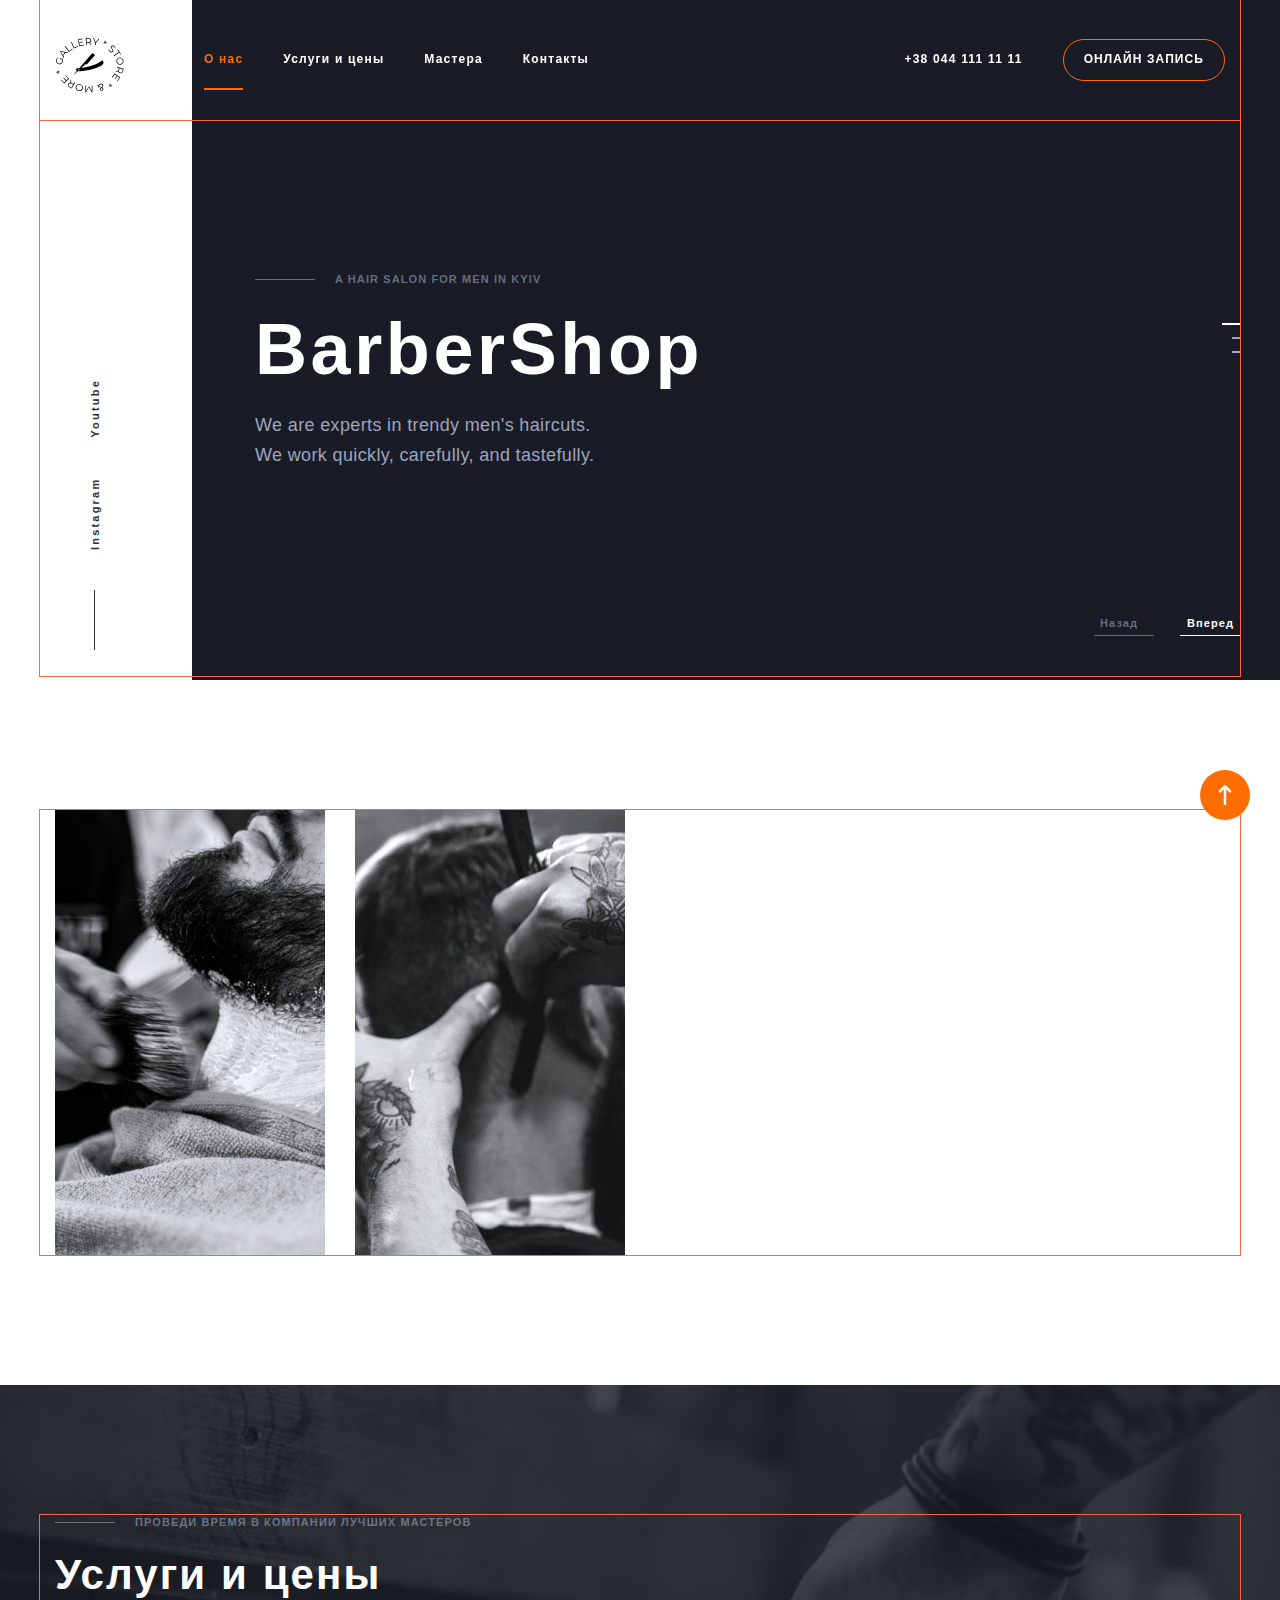
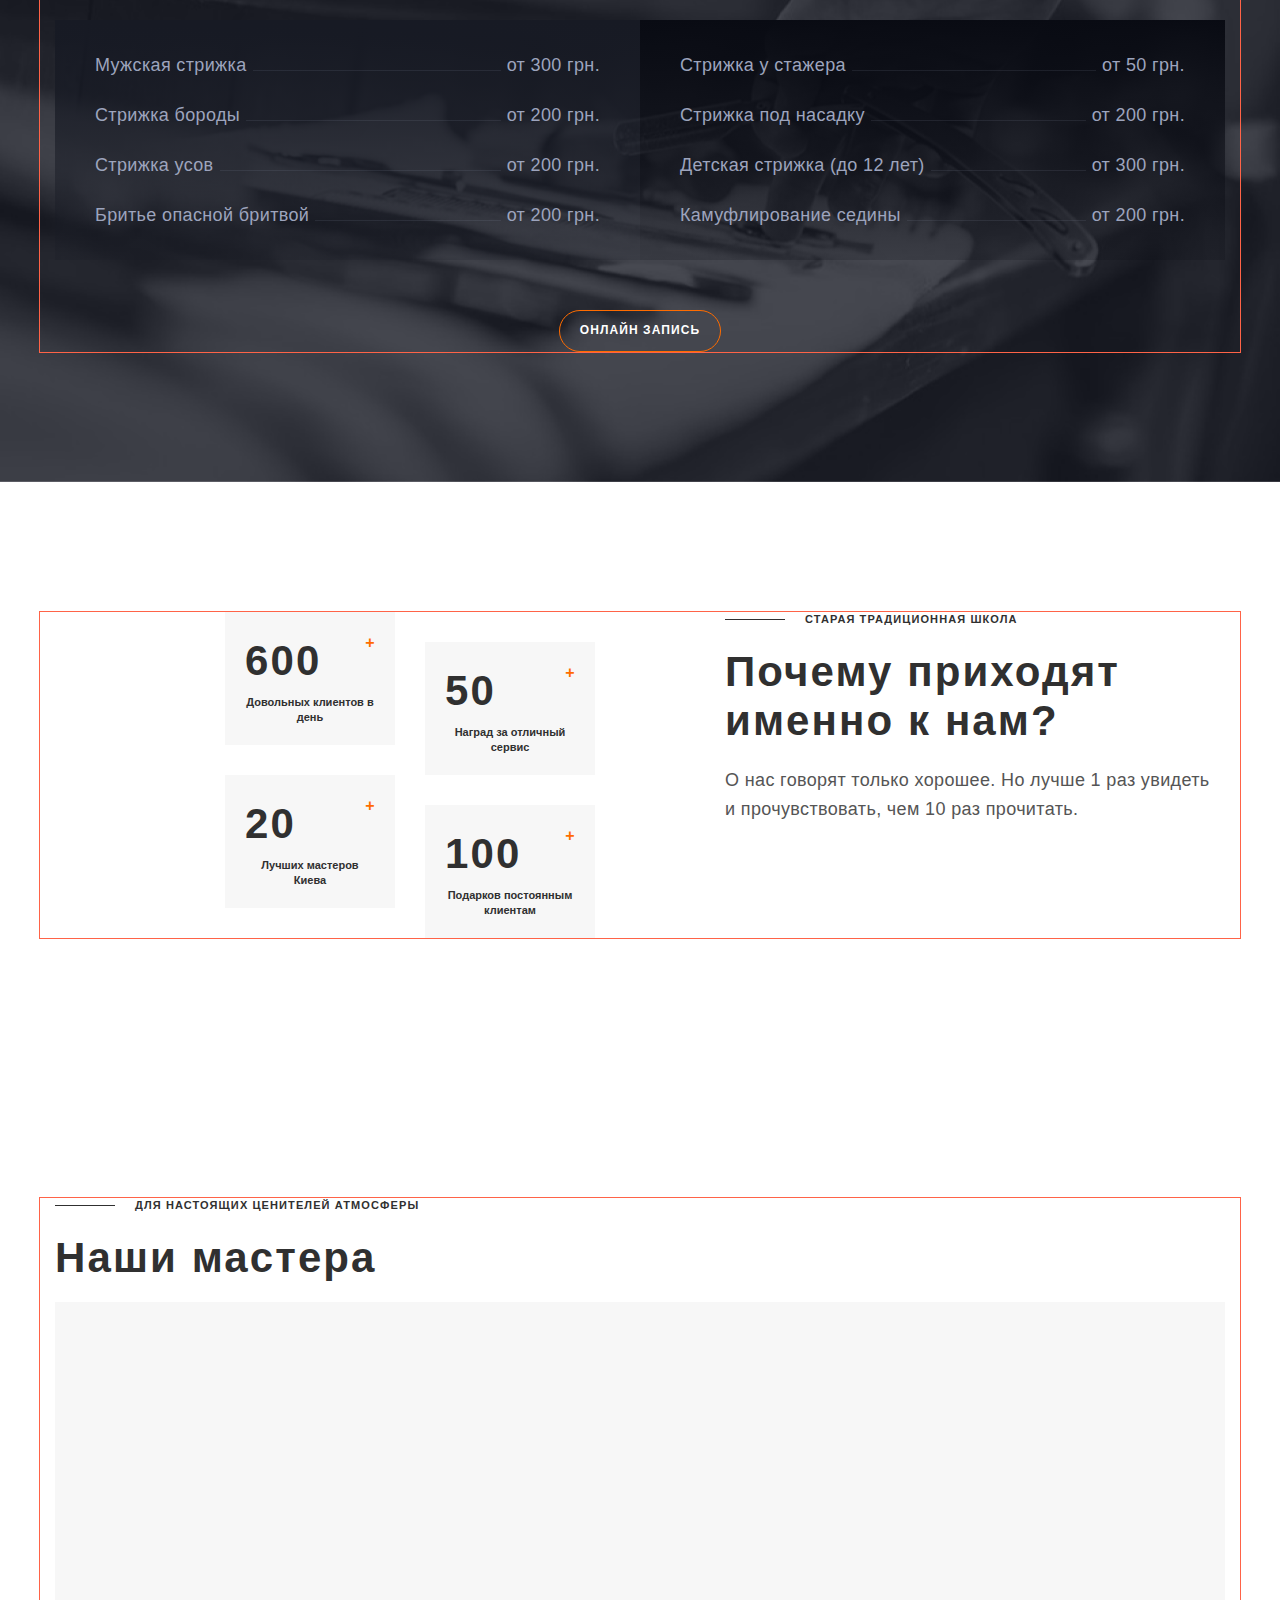
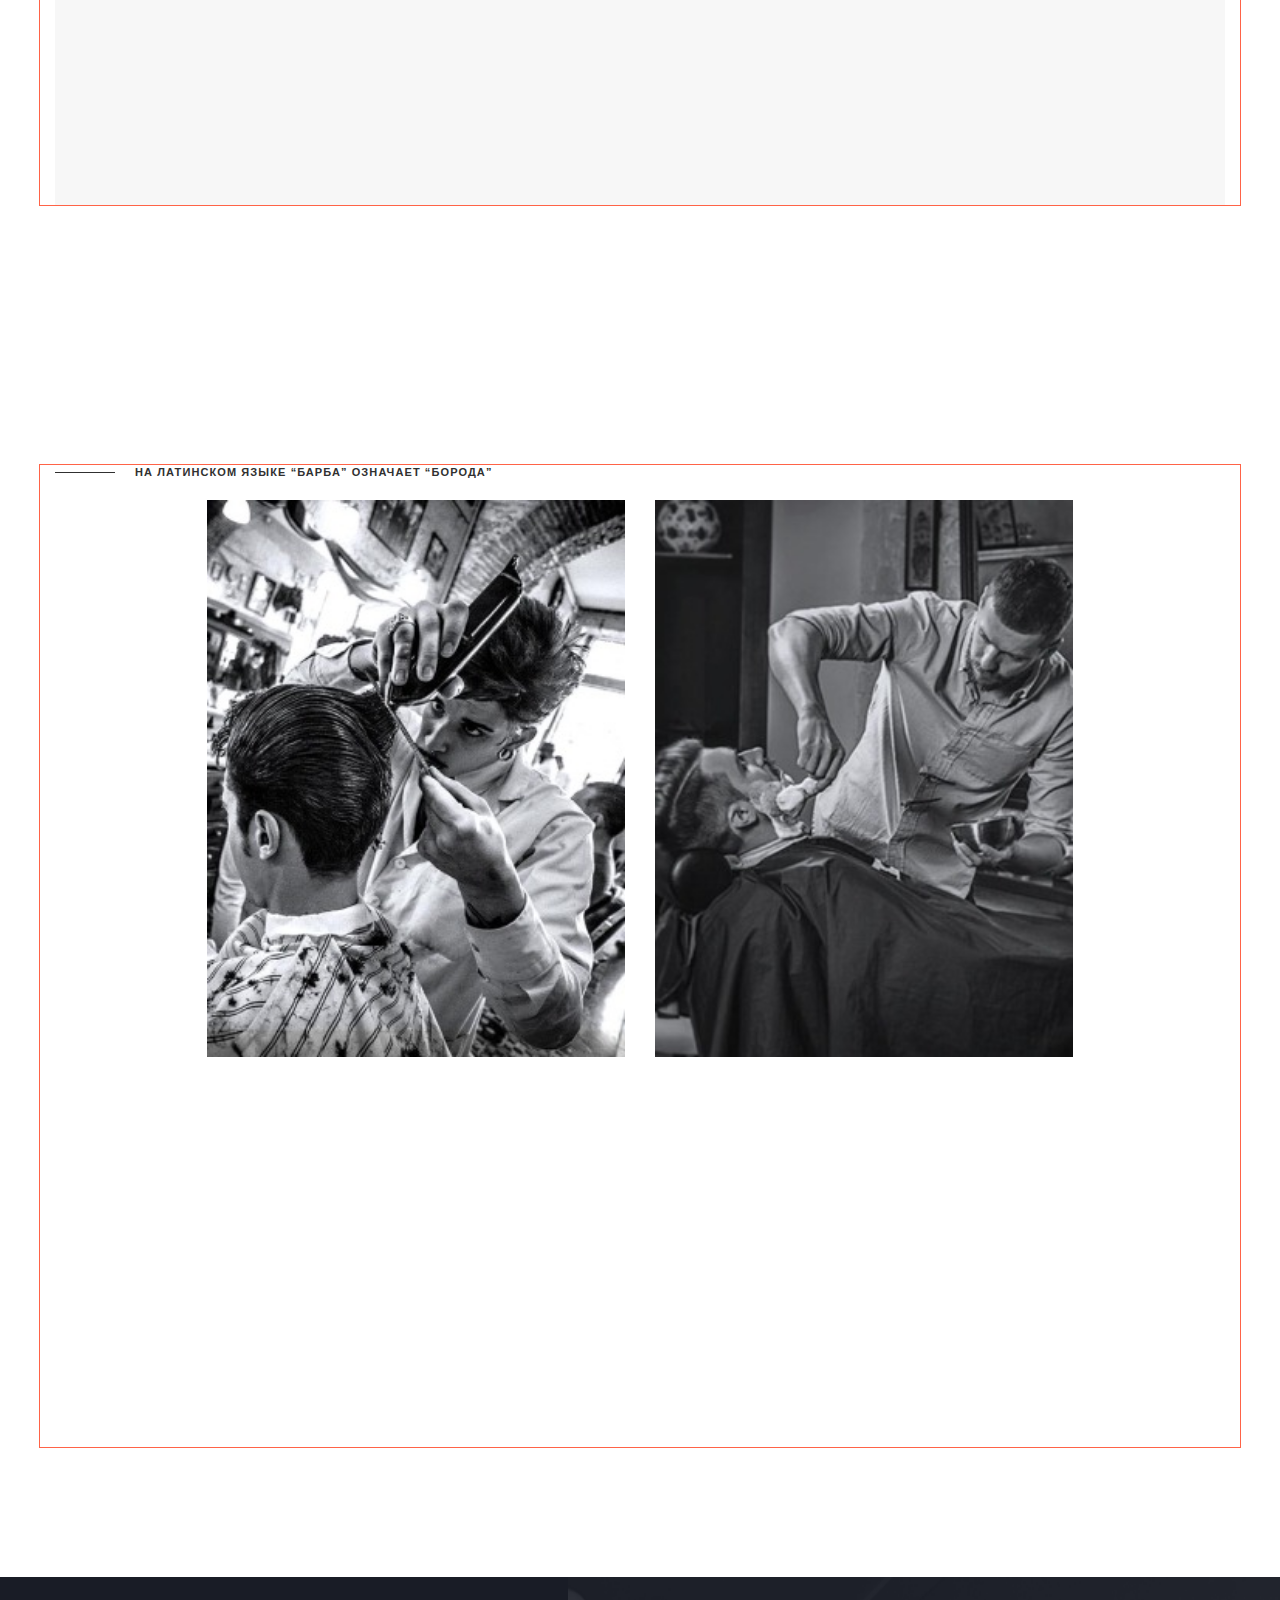
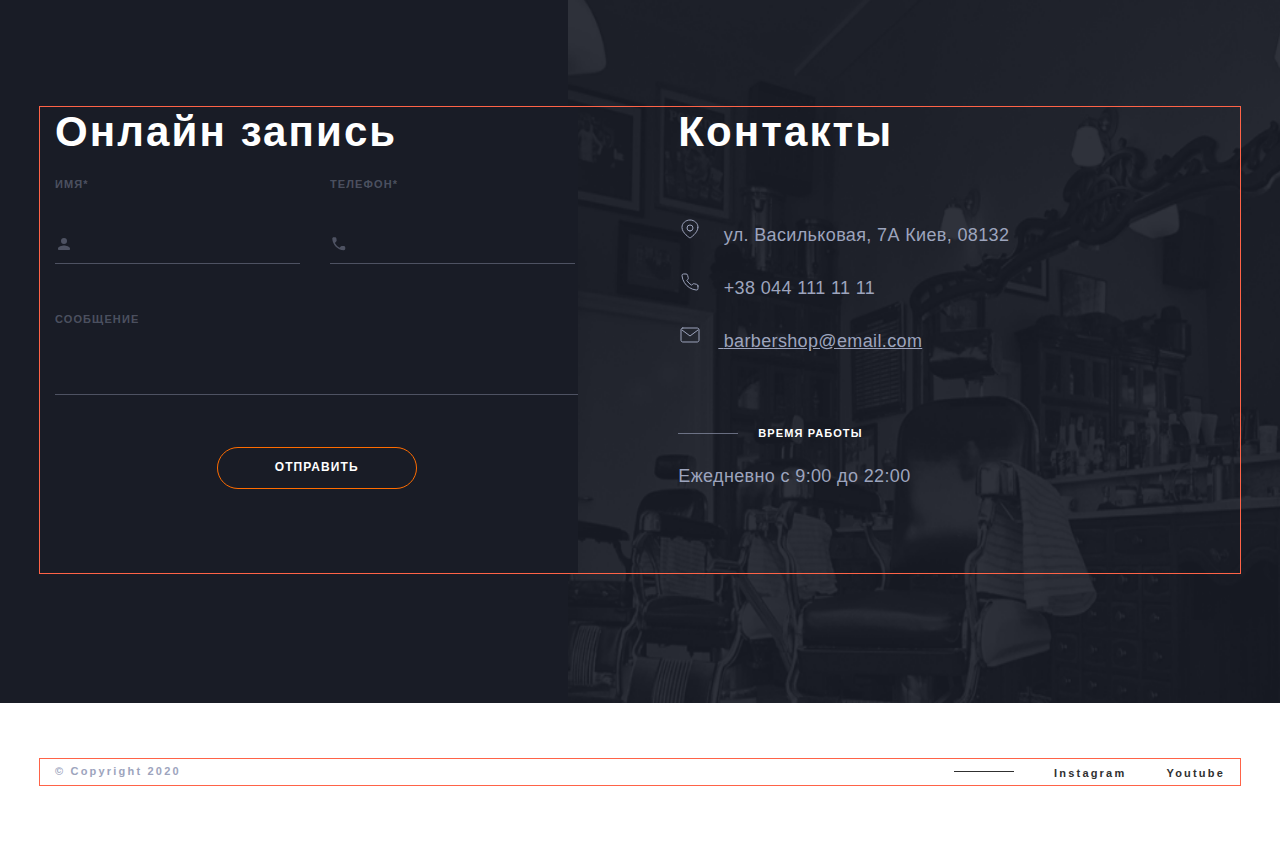
==== commit def77e15: "image-adaptation" ====
--- a/index.html
+++ b/index.html
@@ -497,17 +497,179 @@
         <h2 class="title visually-hidden visually-hidden" >Примеры наших работ</h2>   
         <ul class="gallery-list list grid">
           <li class="gallery-list__item grid-item">
-            <img class="gallery-list__img" src="./images/gallery/Rectangle25.jpg" alt="Rectangle25" width="270" height="360" />
+            <picture>   
+              <!-- Набор изображений для destop -->
+              <source 
+              media="(min-width:1200px)" 
+              srcset="
+              ../images/gallery/gallery-1_lg.jpg 1x,
+              ../images/gallery/gallery-1_lg@2x.jpg 2x
+              " 
+              type="image/jpg" 
+              />
+              <!-- Набор изображений для таблетки -->
+              <source 
+              media="(min-width:768px)" 
+              srcset="
+              ../images/gallery/gallery-1_md.jpg 1x,
+              ../images/gallery/gallery-1_md@2x.jpg 2x
+              " 
+              type="image/jpg"
+              />
+              <!-- Набор изображений для мобилки -->
+              <source 
+              media="(max-width:767px)" 
+              srcset="
+              ../images/gallery/gallery-1_sm.jpg 1x,
+              ../images/gallery/gallery-1_sm@2x.jpg 2x
+              " 
+              type="image/jpg" 
+              />
+            <!-- Дефолтное изображение -->
+            <img class="gallery-list__img" 
+            src="./images/gallery/gallery-1_sm.jpg" 
+            alt="" 
+            width="418" 
+            height="360"
+            loading="lazy"
+            />
+          </picture>
           </li>
           <li class="gallery-list__item  grid-item">
-            <img class="gallery-list__img" src="./images/gallery/Rectangle26.jpg" alt="Rectangle25" width="270" height="360"/>
-          </li>
+            <picture>
+               
+              <!-- Набор изображений для destop -->
+
+              <source 
+              media="(min-width:1200px)" 
+              srcset="
+              ../images/gallery/gallery-2_lg.jpg 1x,
+              ../images/gallery/gallery-2_lg@2x.jpg 2x
+              " 
+              type="image/jpg" 
+              />
+
+              <!-- Набор изображений для таблетки -->
+
+              <source 
+              media="(min-width:768px)" 
+              srcset="
+              ../images/gallery/gallery-2_md.jpg 1x,
+              ../images/gallery/gallery-2_md@2x.jpg 2x
+              " 
+              type="image/jpg"
+              />
+              <!-- Набор изображений для мобилки -->
+
+              <source 
+              media="(max-width:767px)" 
+              srcset="
+              ../images/gallery/gallery-2_sm.jpg 1x,
+              ../images/gallery/gallery-2_sm@2x.jpg 2x
+              " 
+              type="image/jpg" 
+              />
+           
+            <!-- Дефолтное изображение -->
+            <img class="gallery-list__img" 
+            src="./images/gallery/gallery-2_sm.jpg" 
+            alt="" 
+            width="418" 
+            height="360"
+            loading="lazy"
+            />
+          </picture>
+          </li> 
           <li class="gallery-list__item  grid-item">
-            <img class="gallery-list__img" src="./images/gallery/Rectangle27.jpg" alt="Rectangle25" width="270" height="360"/>
-          </li>
+            <picture>
+               
+              <!-- Набор изображений для destop -->
+
+              <source 
+              media="(min-width:1200px)" 
+              srcset="
+              ../images/gallery/gallery-3_lg.jpg 1x,
+              ../images/gallery/gallery-3_lg@2x.jpg 2x
+              " 
+              type="image/jpg" 
+              />
+
+              <!-- Набор изображений для таблетки -->
+
+              <source 
+              media="(min-width:768px)" 
+              srcset="
+              ../images/gallery/gallery-3_md.jpg 1x,
+              ../images/gallery/gallery-3_md@2x.jpg 2x
+              " 
+              type="image/jpg"
+              />
+              <!-- Набор изображений для мобилки -->
+
+              <source 
+              media="(max-width:767px)" 
+              srcset="
+              ../images/gallery/gallery-3_sm.jpg 1x,
+              ../images/gallery/gallery-3_sm@2x.jpg 2x
+              " 
+              type="image/jpg" 
+              />
+           
+            <!-- Дефолтное изображение -->
+            <img class="gallery-list__img" 
+            src="./images/gallery/gallery-3_sm.jpg" 
+            alt="" 
+            width="418" 
+            height="360"
+            loading="lazy"
+            />
+          </picture>
+          </li>        
           <li class="gallery-list__item  grid-item">
-            <img class="gallery-list__img" src="./images/gallery/Rectangle28.jpg" alt="Rectangle25" width="270" height="360"/>
-          </li>
+            <picture>
+               
+              <!-- Набор изображений для destop -->
+
+              <source 
+              media="(min-width:1200px)" 
+              srcset="
+              ../images/gallery/gallery-4_lg.jpg 1x,
+              ../images/gallery/gallery-4_lg@2x.jpg 2x
+              " 
+              type="image/jpg" 
+              />
+
+              <!-- Набор изображений для таблетки -->
+
+              <source 
+              media="(min-width:768px)" 
+              srcset="
+              ../images/gallery/gallery-4_md.jpg 1x,
+              ../images/gallery/gallery-4_md@2x.jpg 2x
+              " 
+              type="image/jpg"
+              />
+              <!-- Набор изображений для мобилки -->
+
+              <source 
+              media="(max-width:767px)" 
+              srcset="
+              ../images/gallery/gallery-4_sm.jpg 1x,
+              ../images/gallery/gallery-4_sm@2x.jpg 2x
+              " 
+              type="image/jpg" 
+              />
+           
+            <!-- Дефолтное изображение -->
+            <img class="gallery-list__img" 
+            src="./images/gallery/gallery-4_sm.jpg" 
+            alt="" 
+            width="418" 
+            height="360"
+            loading="lazy"
+            />
+          </picture>
+          </li>  
         </ul>
         </div>
       </section>
--- a/css/main.min.css
+++ b/css/main.min.css
@@ -3,5 +3,5 @@
  Consolas,  'Liberation Mono',  Menlo,- monospace;font-size:1em}small{font-size:80%}sub,sup{font-size:75%;line-height:0;position:relative;vertical-align:baseline}sub{bottom:-0.25em}sup{top:-0.5em}table{text-indent:0;border-color:inherit}button,input,optgroup,select,textarea{font-family:inherit;font-size:100%;line-height:1.15;margin:0}button,select{text-transform:none}button,[type='button'],[type='reset'],[type='submit']{-webkit-appearance:button}::-moz-focus-inner{border-style:none;padding:0}:-moz-focusring{outline:1px dotted ButtonText}:-moz-ui-invalid{box-shadow:none}legend{padding:0}progress{vertical-align:baseline}::-webkit-inner-spin-button,::-webkit-outer-spin-button{height:auto}[type='search']{-webkit-appearance:textfield;outline-offset:-2px}::-webkit-search-decoration{-webkit-appearance:none}::-webkit-file-upload-button{-webkit-appearance:button;font:inherit}summary{display:list-item}.visually-hidden{position:absolute;white-space:nowrap;width:1px;height:1px;overflow:hidden;border:0;padding:0;clip:rect(0 0 0 0);-webkit-clip-path:inset(50%);clip-path:inset(50%);margin:-1px}html{-webkit-box-sizing:border-box;box-sizing:border-box;scroll-behavior:smooth}body{background-color:var(--bg-color);color:var(--main-txt-cl);font-family:var(--main-font);font-weight:400;font-size:14px;line-height:1.86;letter-spacing:.02em}h1,h2,h3,h4,h5,h6,p{margin:0;padding:0}img{display:block;max-width:100%;height:auto}.no-scroll{overflow:hidden}.link{text-decoration:none;color:currentColor}.link:hover,.link:focus{color:var(--accent-cl)}.list{list-style:none;margin:0;padding:0}.container{padding-left:15px;padding-right:15px;margin-left:auto;margin-right:auto;outline:1px solid tomato}@media screen and (min-width: 480px){.container{width:448px}}@media screen and (min-width: 768px){.container{width:720px}}@media screen and (min-width: 1280px){.container{width:1200px}}.section{padding-top:84px;padding-bottom:84px}@media screen and (min-width: 768px){.section{padding-top:100px;padding-bottom:100px}}@media screen and (min-width: 1280px){.section{padding-top:130px;padding-bottom:130px}}.uppertitle{margin-bottom:20px;display:-webkit-box;display:-ms-flexbox;display:flex;-webkit-box-align:center;-ms-flex-align:center;align-items:center;font-weight:600;font-size:11px;line-height:1.36;letter-spacing:.1em;text-transform:uppercase}.uppertitle::before{content:'';margin-right:20px;display:block;width:60px;height:1px}.uppertitle--mode-dark{color:rgba(157,164,189,0.6)}.uppertitle--mode-dark:before{background-color:rgba(157,164,189,0.6)}.uppertitle--mode-light{color:#303030}.uppertitle--mode-light:before{background-color:#303030}.section-title{margin-bottom:20px;font-weight:700;font-size:28px;line-height:1.18;letter-spacing:.05em}@media screen and (min-width: 1280px){.section-title{font-size:42px}}.section-title--mode-light{color:#303030}.section-title--mode-dark{color:#ffffff}.subtitle{font-size:16px;line-height:1.63;letter-spacing:.02em}@media screen and (min-width: 1280px){.subtitle{font-size:18px}}.subtitle-title--mode-light{color:#555555}.subtitle-title--mode-dark{color:#9da4bd}.grid{display:-webkit-box;display:-ms-flexbox;display:flex;-ms-flex-wrap:wrap;flex-wrap:wrap;gap:var(--indent)}.grid-item{-ms-flex-preferred-size:calc((100% - var(--indent) * (var(--items)- 1)) / var(--items));flex-basis:calc((100% - var(--indent) * (var(--items)- 1)) / var(--items))}@-webkit-keyframes swing{0%{-webkit-transform:rotate(6deg);transform:rotate(6deg)}4%{-webkit-transform:rotate(-6deg);transform:rotate(-6deg)}8%{-webkit-transform:rotate(3deg);transform:rotate(3deg)}12%{-webkit-transform:rotate(-3deg);transform:rotate(-3deg)}16%{-webkit-transform:rotate(0);transform:rotate(0)}}@keyframes swing{0%{-webkit-transform:rotate(6deg);transform:rotate(6deg)}4%{-webkit-transform:rotate(-6deg);transform:rotate(-6deg)}8%{-webkit-transform:rotate(3deg);transform:rotate(3deg)}12%{-webkit-transform:rotate(-3deg);transform:rotate(-3deg)}16%{-webkit-transform:rotate(0);transform:rotate(0)}}@-webkit-keyframes expand{0%{letter-spacing:-0.6em;opacity:0}50%{opacity:0.6}100%{opacity:1}}@keyframes expand{0%{letter-spacing:-0.6em;opacity:0}50%{opacity:0.6}100%{opacity:1}}@-webkit-keyframes fade-left-to-right{from{-webkit-transform:translateX(-250px);transform:translateX(-250px);opacity:0}to{-webkit-transform:translateX(0);transform:translateX(0);opacity:1}}@keyframes fade-left-to-right{from{-webkit-transform:translateX(-250px);transform:translateX(-250px);opacity:0}to{-webkit-transform:translateX(0);transform:translateX(0);opacity:1}}@-webkit-keyframes fade-bootom-to-top{from{-webkit-transform:translateY(-150px);transform:translateY(-150px);opacity:0}to{-webkit-transform:translateY(0);transform:translateY(0);opacity:1}}@keyframes fade-bootom-to-top{from{-webkit-transform:translateY(-150px);transform:translateY(-150px);opacity:0}to{-webkit-transform:translateY(0);transform:translateY(0);opacity:1}}.navigation__list{display:-webkit-box;display:-ms-flexbox;display:flex;-webkit-box-align:center;-ms-flex-align:center;align-items:center}@media screen and (max-width: 767.98px){.navigation__list{display:none}}@media screen and (min-width: 768px) and (max-width: 1279.98px){.navigation__list{margin-left:40px}}@media screen and (min-width: 1280px){.navigation__list{margin-left:80px}}.navigation__item:not(:last-child){margin-right:40px}.navigation__link{position:relative;display:block;padding:52px 0 52px 0;font-weight:600;font-size:12px;line-height:1.33;letter-spacing:0.1em;color:var(--secondary-txt-cl);-webkit-transition:color var(--transition-duration) var(--transition-timing-function);transition:color var(--transition-duration) var(--transition-timing-function)}.navigation__link:hover,.navigation__link:focus{color:var(--accent-cl)}.navigation__link.current{color:var(--accent-cl)}.navigation__link.current::after{position:absolute;bottom:30px;left:0;content:'';display:block;width:100%;height:2px;background-color:var(--accent-cl)}.btn{padding:12px 20px;max-width:200px;min-width:160px;min-height:40px;font-family:inherit;font-weight:600;font-size:12px;line-height:1.33;letter-spacing:0.09em;text-transform:uppercase;border:1px solid var(--accent-cl);border-radius:25px;background-color:transparent;cursor:pointer;-webkit-transition:color var(--transition-duration) var(--transition-timing-function),background-color var(--transition-duration) var(--transition-timing-function);transition:color var(--transition-duration) var(--transition-timing-function),background-color var(--transition-duration) var(--transition-timing-function)}.btn:hover,.btn:focus{color:var(--secondary-txt-cl);background-color:var(--accent-cl)}.btn--mode-light{color:var(--btn-dark-cl)}.btn--mode-dark{color:var(--secondary-txt-cl)}.menu-button{position:absolute;z-index:10;top:0;bottom:0;right:30px;border:0;background-color:transparent;fill:white}@media screen and (min-width: 768px){.menu-button{display:none}}.menu-button:hover .icon-menu,.menu-button:focus .icon-menu{fill:white}.menu-button:hover .icon-cross,.menu-button:focus .icon-cross{fill:var(--btn-dark-cl)}.icon-cross{display:none}.menu-button.is-open .icon-cross{display:block}.menu-button.is-open .icon-menu{display:none}.scroll-to-top{position:fixed;bottom:80px;right:100px;display:-webkit-box;display:-ms-flexbox;display:flex;-webkit-box-align:center;-ms-flex-align:center;align-items:center;-webkit-box-pack:center;-ms-flex-pack:center;justify-content:center;width:50px;height:50px;background-color:#ff6c00;border:none;border-radius:50%;cursor:pointer;-webkit-animation:slide-top 1s linear 2s infinite alternate both;animation:slide-top 1s linear 2s infinite alternate both}@media screen and (min-width: 1280px){.scroll-to-top{right:30px}}.arrow-top{fill:#fff}.backdrop{position:fixed;top:0;left:0;z-index:100;width:100%;height:100%;background-color:rgba(0,0,0,0.2);-webkit-transition:opacity var(--transition-duration) var(--transition-timing-function),visibility var(--transition-duration) var(--transition-timing-function),-webkit-transform var(--transition-duration) var(--transition-timing-function);transition:opacity var(--transition-duration) var(--transition-timing-function),visibility var(--transition-duration) var(--transition-timing-function),-webkit-transform var(--transition-duration) var(--transition-timing-function);transition:opacity var(--transition-duration) var(--transition-timing-function),transform var(--transition-duration) var(--transition-timing-function),visibility var(--transition-duration) var(--transition-timing-function);transition:opacity var(--transition-duration) var(--transition-timing-function),transform var(--transition-duration) var(--transition-timing-function),visibility var(--transition-duration) var(--transition-timing-function),-webkit-transform var(--transition-duration) var(--transition-timing-function)}.backdrop.is-hidden{opacity:0;visibility:hidden;pointer-events:none}.modal-wrapper{position:absolute;top:50%;left:50%;padding:25px;width:500px;background-color:var(--main-bg-cl);border-radius:2%;-webkit-transform:translate(-50%, -50%);transform:translate(-50%, -50%);-webkit-transition:-webkit-transform var(--transition-duration) var(--transition-timing-function);transition:-webkit-transform var(--transition-duration) var(--transition-timing-function);transition:transform var(--transition-duration) var(--transition-timing-function);transition:transform var(--transition-duration) var(--transition-timing-function), -webkit-transform var(--transition-duration) var(--transition-timing-function)}.backdrop.is-hidden .modal-wrapper{-webkit-transform:translate(-50%, -50%) scale(0.4);transform:translate(-50%, -50%) scale(0.4);opacity:0}.backdrop .modal-wrapper{-webkit-transform:translate(-50%, -50%) scale(1);transform:translate(-50%, -50%) scale(1);opacity:1}.modal-btn{position:absolute;top:10px;right:10px;display:-webkit-box;display:-ms-flexbox;display:flex;-webkit-box-pack:center;-ms-flex-pack:center;justify-content:center;-webkit-box-align:center;-ms-flex-align:center;align-items:center;padding:0;width:30px;height:30px;border-radius:50%;background-color:transparent;border:1px solid var(--btn-dark-cl);cursor:pointer;-webkit-transition:border var(--transition-duration) var(--transition-timing-function);transition:border var(--transition-duration) var(--transition-timing-function)}.modal-btn:hover,.modal-btn:focus{border:1px solid var(--accent-cl)}.modal-title{display:block;margin-bottom:25px;font-weight:400;font-size:20px;line-height:1.67;text-align:center;text-transform:uppercase;letter-spacing:0.03em;color:currentColor}.modal-form__group{position:relative;display:block;margin-bottom:20px}.modal-form__label{position:relative;display:inline-block;font-size:14px}.modal-form__label::before{content:"\002A";position:absolute;top:0;right:-12px;color:red}.modal-form__input{width:100%;padding:12px 40px;border-radius:5px;border:1px solid #191c26;outline:transparent}.modal-form__input:invalid:not(:placeholder-shown){border-color:#e22f37}.modal-form__input:valid:not(:placeholder-shown){border-color:#69e883}.modal-form__icon{position:absolute;bottom:12px;left:10px;fill:var(--btn-dark-cl);-webkit-transition:fill var(--transition-duration) var(--transition-timing-function);transition:fill var(--transition-duration) var(--transition-timing-function)}.modal-form__input:valid:not(:placeholder-shown) ~ .modal-form__icon{fill:#69e883}.modal-form__input:focus ~ .modal-form__icon{fill:#ffc039}.modal-form__input:invalid:not(:placeholder-shown) ~ .modal-form__icon{fill:#e22f37}.modal-form__alert{position:absolute;bottom:-22px;left:10px;display:-webkit-box;display:-ms-flexbox;display:flex;-webkit-box-align:center;-ms-flex-align:center;align-items:center;-ms-flex-pack:distribute;justify-content:space-around;width:90%;font-size:10px;opacity:0;-webkit-transition:opacity var(--transition-duration) var(--transition-timing-function);transition:opacity var(--transition-duration) var(--transition-timing-function)}.modal-form__alert--error{color:#e22f37}.modal-form__alert--warning{color:#ffc039}.modal-form__alert__icon{position:absolute;right:10px;bottom:12px;display:-webkit-inline-box;display:-ms-inline-flexbox;display:inline-flex;fill:currentColor;opacity:0;-webkit-transform:scale(0.3);transform:scale(0.3);-webkit-transition:fill var(--transition-duration) var(--transition-timing-function);transition:fill var(--transition-duration) var(--transition-timing-function)}.modal-form__alert-icon--warning{fill:#ffc039}.modal-form__alert-icon--error{fill:#e22f37}.modal-form__input:focus ~ .modal-form__alert--warning,.modal-form__input:focus ~ .modal-form__alert-icon--warning{letter-spacing:0.01em;opacity:1;-webkit-transform:scale(1);transform:scale(1)}.modal-form__input:not(:placeholder-shown) ~ .modal-form__alert--warning,.modal-form:not(:placeholder-shown) ~ .modal-form__alert-icon--warning{opacity:0}.modal-form__input:invalid:not(:placeholder-shown) ~ .modal-form__alert--error,.modal-form__input:invalid:not(:placeholder-shown) ~ .modal-form__alert-icon--error{letter-spacing:0.01em;opacity:1;-webkit-transform:scale(1);transform:scale(1)}.modal-form__pay-type{display:-webkit-box;display:-ms-flexbox;display:flex;-webkit-box-align:center;-ms-flex-align:center;align-items:center}.modal-form__pay-group:not(:last-child){margin-right:20px}.modal-form__pay-option{fill:var(--accent-cl);-webkit-filter:grayscale(1);filter:grayscale(1);-webkit-transition:-webkit-filter var(--transition-duration) var(--transition-timing-function);transition:-webkit-filter var(--transition-duration) var(--transition-timing-function);transition:filter var(--transition-duration) var(--transition-timing-function);transition:filter var(--transition-duration) var(--transition-timing-function), -webkit-filter var(--transition-duration) var(--transition-timing-function)}.modal-form__checkbox:checked+.modal-form__pay-option{-webkit-filter:grayscale(0);filter:grayscale(0)}.modal-form__policy-group{display:-webkit-box;display:-ms-flexbox;display:flex;-webkit-box-align:center;-ms-flex-align:center;align-items:center;-webkit-box-pack:center;-ms-flex-pack:center;justify-content:center;margin-bottom:20px}.modal-form__custom-checkbox{width:20px;height:20px;display:-webkit-box;display:-ms-flexbox;display:flex;-webkit-box-align:center;-ms-flex-align:center;align-items:center;-webkit-box-pack:center;-ms-flex-pack:center;justify-content:center;margin-right:10px;outline:2px solid var(--accent-cl);border-radius:4px;outline-offset:-2px}.modal-form__custom-checkbox-icon{opacity:0;fill:var(--main-bg-cl);-webkit-transition:opacity var(--transition-duration) var(--transition-timing-function),background-color var(--transition-duration) var(--transition-timing-function);transition:opacity var(--transition-duration) var(--transition-timing-function),background-color var(--transition-duration) var(--transition-timing-function)}.modal-form__checkbox:checked+.modal-form__custom-checkbox{background-color:var(--accent-cl)}.modal-form__checkbox:checked+.modal-form__custom-checkbox .modal-form__custom-checkbox-icon{opacity:1}.modal-form__link{color:var(--accent-cl)}.modal-form__policy-description{font-size:14px}.modal-form__submit-btn{display:block;margin:0 auto;-webkit-transition:background-color var(--transition-duration) var(--transition-timing-function);transition:background-color var(--transition-duration) var(--transition-timing-function)}@media screen and (min-width: 1280px){.contact-form{display:-webkit-box;display:-ms-flexbox;display:flex;-webkit-box-orient:vertical;-webkit-box-direction:normal;-ms-flex-direction:column;flex-direction:column}}@media screen and (min-width: 768px){.contact-form__wrapper{display:-webkit-box;display:-ms-flexbox;display:flex;-webkit-box-align:center;-ms-flex-align:center;align-items:center;margin-bottom:44px}}.contact-form__group{position:relative;padding-top:20px}@media screen and (min-width: 768px){.contact-form__group:not(:last-child){margin-right:30px}}.contact-form__label{position:absolute;left:0;top:0;font-weight:600;font-size:11px;line-height:1.36;letter-spacing:.1em;text-transform:uppercase;color:rgba(157,164,189,0.4)}@media screen and (min-width: 768px){.contact-form__label{-webkit-transform:translateY(-20px);transform:translateY(-20px);-webkit-transition:color var(--transition-duration) var(--transition-timing-function),-webkit-transform var(--transition-duration) var(--transition-timing-function);transition:color var(--transition-duration) var(--transition-timing-function),-webkit-transform var(--transition-duration) var(--transition-timing-function);transition:transform var(--transition-duration) var(--transition-timing-function),color var(--transition-duration) var(--transition-timing-function);transition:transform var(--transition-duration) var(--transition-timing-function),color var(--transition-duration) var(--transition-timing-function),-webkit-transform var(--transition-duration) var(--transition-timing-function)}}.contact-form__input:focus+.contact-form__label,.contact-form__input:not(:placeholder-shown){-webkit-transform:translateY(0);transform:translateY(0);color:var(--main-bg-cl)}.contact-form__input{width:100%;margin-bottom:44px;color:#FFFFFF;background-color:transparent;padding:5px;padding-left:25px;border:0;border-bottom:1px solid rgba(157,164,189,0.4);outline:transparent;-webkit-transition:border-color var(--transition-duration) var(--transition-timing-function);transition:border-color var(--transition-duration) var(--transition-timing-function)}@media screen and (min-width: 768px){.contact-form__input{width:330px}}@media screen and (min-width: 1280px){.contact-form__input{width:245px}}.contact-form__input:focus,.contact-form .contact-form__input:not(:placeholder-shown){border-bottom:1px solid #F7F7F7}.contact-form__input::-webkit-input-placeholder{opacity:0}.contact-form__input:-ms-input-placeholder{opacity:0}.contact-form__input::-ms-input-placeholder{opacity:0}.contact-form__input::placeholder{opacity:0}.contact-form__icon{position:absolute;top:20%;left:0;fill:rgba(157,164,189,0.4)}.contact-form__input:focus ~ .contact-form__icon,.contact-form__input:not(:placeholder-shown){fill:var(--main-bg-cl)}.contact-form__message{display:block;position:relative;width:100%;margin-bottom:44px}.contact-form__label{position:absolute;left:0;top:-20px;-webkit-transition:color var(--transition-duration) var(--transition-timing-function);transition:color var(--transition-duration) var(--transition-timing-function)}.contact-form__message-input:focus+.contact-form__label,.contact-form__message-input:not(:placeholder-shown){color:var(--main-bg-cl)}.contact-form__message-input{padding:5px;background-color:transparent;border:0;border-bottom:1px solid rgba(157,164,189,0.4);width:100%;resize:none;outline:transparent;color:var(--main-bg-cl);-webkit-transition:border-color var(--transition-duration) var(--transition-timing-function);transition:border-color var(--transition-duration) var(--transition-timing-function)}.contact-form__message-input:focus,.contact-form__message-input:not(:placeholder-shown){border-bottom:1px solid #F7F7F7}.contact-form__message-input::-webkit-input-placeholder{opacity:0}.contact-form__message-input:-ms-input-placeholder{opacity:0}.contact-form__message-input::-ms-input-placeholder{opacity:0}.contact-form__message-input::placeholder{opacity:0}.contact-form__bnt{display:block;margin-left:auto;margin-right:auto;margin-bottom:84px;min-width:200px;-webkit-transition:background-color var(--transition-duration) var(--transition-timing-function);transition:background-color var(--transition-duration) var(--transition-timing-function)}@media screen and (max-width: 767.98px){.slider{display:none}}.slider__controls{position:absolute;right:39px;bottom:40px;display:-webkit-box;display:-ms-flexbox;display:flex;-webkit-box-align:center;-ms-flex-align:center;align-items:center}@media screen and (min-width: 1280px){.slider__controls{right:0;bottom:40px}}.slider__item-controls:not(:last-child){margin-right:26px}.slider__btn{width:60px;height:24px;font-weight:600;font-size:11px;line-height:1.36;text-align:right;letter-spacing:0.1em;color:var(--main-bg-cl);background-color:transparent;cursor:pointer;border:0;border-bottom:1px solid var(--main-bg-cl)}.slider__btn--disable{text-align:left;color:var(--uppertitle);border-bottom:1px solid var(--uppertitle);position:relative;top:0px}.slider__pagination{position:absolute;top:50%;right:39px;-webkit-transform:translateY(-50%);transform:translateY(-50%);-webkit-box-orient:vertical;-webkit-box-direction:normal;-ms-flex-direction:column;flex-direction:column;width:18px}@media screen and (min-width: 1280px){.slider__pagination{right:0}}.slider__item{margin-left:auto;margin-bottom:12px;width:8px;height:2px;background-color:#9da4bd}.slider__item:last-child{margin-bottom:0}.slider__item--active{width:100%;background-color:var(--main-bg-cl)}.social-links-list:before{content:'';display:block;width:60px;height:1px;margin-right:40px;background-color:var(--btn-dark-cl)}.social-links-item:not(:last-child){margin-right:40px}.social-links-item-link{font-weight:600;font-size:11px;line-height:1.36;letter-spacing:0.2em;color:var(--btn-dark-cl);-webkit-transition:color var(--transition-duration) var(--transition-timing-function);transition:color var(--transition-duration) var(--transition-timing-function)}.social-links-item-link:hover,.social-links-item-link:focus{color:var(--accent-cl)}.chat-menu{position:fixed;right:30px;bottom:90px}.chat-menu__btn{position:relative;width:50px;height:50px;border-radius:50%;background-image:url(https://gist.githubusercontent.com/yazdipour/91dea3fdf97dba702ed89a6a1b9a98a7/raw/8c4870d4fda64c6f8dbf9d12d579d1ad66c3f360/rainbowcat.gif);background-position:center;background-size:contain;background-repeat:no-repeat;cursor:pointer;z-index:10}.chat-menu__list{position:absolute;top:2px;left:50%;-webkit-transform:translateX(-50%);transform:translateX(-50%)}.chat-menu__item{position:absolute;top:0;left:50%;-webkit-transform:translateX(-50%);transform:translateX(-50%)}.chat-menu__btn:hover ~ .chat-menu__list .chat-menu__item{-webkit-transform:translateY(calc(var(--item) * -30px)) translateX(-50%);transform:translateY(calc(var(--item) * -30px)) translateX(-50%)}.chat-menu__icon{fill:var(--accent-cl)}.mobile-menu{position:fixed;z-index:9;top:0;right:0;width:337px;height:100%;padding:40px;display:-webkit-box;display:-ms-flexbox;display:flex;-webkit-box-orient:vertical;-webkit-box-direction:normal;-ms-flex-direction:column;flex-direction:column;background-color:#fff;display:none}.mobile-menu__nav{padding-top:78px;font-weight:600;font-size:18px;line-height:2.78;letter-spacing:.1em;text-align:left;color:var(--btn-dark-cl);margin-bottom:64px;z-index:1}.mobile-menu__contact{margin-top:auto;display:-webkit-box;display:-ms-flexbox;display:flex;-webkit-box-orient:vertical;-webkit-box-direction:normal;-ms-flex-direction:column;flex-direction:column}.mobile-menu__phone-link{font-weight:600;font-size:18px;line-height:1.39;letter-spacing:.1em;text-transform:uppercase;color:var(--btn-dark-cl);margin-bottom:24px}.mobile-menu__btn{display:block;margin-bottom:64px}.mobile-menu__socials{font-weight:600;font-size:14px;line-height:3.57;letter-spacing:.2em;color:var(--btn-dark-cl)}@media screen and (max-width: 767.98px){.mobile-menu.is-open{display:-webkit-box;display:-ms-flexbox;display:flex}}.header{position:fixed;top:0;width:100vw;z-index:1}.header__container{display:-webkit-box;display:-ms-flexbox;display:flex;-webkit-box-align:center;-ms-flex-align:center;align-items:center;position:relative}.logo{margin-top:20px}@media screen and (max-width: 767.98px){.logo__svg{fill:var(--main-bg-cl)}}.header__group{display:-webkit-box;display:-ms-flexbox;display:flex;-webkit-box-align:center;-ms-flex-align:center;align-items:center;margin-left:auto}@media screen and (max-width: 767.98px){.header__group{display:none}}@media screen and (min-width: 768px) and (max-width: 1279.98px){.header__group{-webkit-box-orient:vertical;-webkit-box-direction:reverse;-ms-flex-direction:column-reverse;flex-direction:column-reverse}}.header__phone{display:block;color:var(--secondary-txt-cl);font-weight:600;font-size:12px;line-height:.11;letter-spacing:.1em;text-decoration:none;-webkit-transition:color var(--transition-duration) var(--transition-timing-function);transition:color var(--transition-duration) var(--transition-timing-function)}@media screen and (min-width: 768px) and (max-width: 1279.98px){.header__phone{margin-top:20px}}@media screen and (min-width: 1280px){.header__phone{margin-right:40px}}.header__phone:hover,.header__phone:focus{color:var(--accent-cl)}.header__btn{-webkit-animation:swing 6s ease-in-out infinite forwards;animation:swing 6s ease-in-out infinite forwards}.hero{max-width:480px;min-height:580px;margin:0 auto;background-color:var(--dark-bg-cl);background-image:url("../images/slider/slider-img-3.jpg"),-webkit-gradient(linear, left top, right top, color-stop(12%, #fff), color-stop(12%, #191C26));background-image:url("../images/slider/slider-img-3.jpg"),linear-gradient(to right, #fff 12%, #191C26 12%);background-size:480px 680px, contain;background-position:top right, center;background-repeat:no-repeat}@media screen and (min-width: 768px){.hero{min-height:680px;max-width:720px;background-image:url("../images/slider/slider-img-3.jpg"),-webkit-gradient(linear, left top, right top, color-stop(15%, #fff), color-stop(15%, #191C26));background-image:url("../images/slider/slider-img-3.jpg"),linear-gradient(to right, #fff 15%, #191C26 15%);background-size:615px 680px, contain}}@media screen and (min-width: 1280px){.hero{max-width:1280px;background-size:1125px 680px, contain}}.hero__container{display:-webkit-box;display:-ms-flexbox;display:flex;position:relative}.hero__left-side{display:-webkit-box;display:-ms-flexbox;display:flex;-webkit-box-align:end;-ms-flex-align:end;align-items:flex-end;width:100px}@media screen and (max-width: 767.98px){.hero__left-side{display:none}}.hero__list{display:-webkit-box;display:-ms-flexbox;display:flex;-webkit-box-align:center;-ms-flex-align:center;align-items:center;-webkit-transform:rotate(-90deg) translateY(100%);transform:rotate(-90deg) translateY(100%);-webkit-transform-origin:left top;transform-origin:left top}.hero__list::before{content:'';display:block;width:60px;border-bottom:1px solid;margin-right:40px;color:var(--btn-dark-cl)}.hero__item:not(:last-child){margin-right:40px}.hero__link{font-weight:600;font-size:11px;line-height:1.36;letter-spacing:0.2em;color:var(--btn-dark-cl);-webkit-transition:var(--transition-duration) var(--transition-timing-function);transition:var(--transition-duration) var(--transition-timing-function)}.hero__link:hover,.hero__link:focus{color:var(--accent-cl)}.hero__group{-webkit-box-flex:1;-ms-flex-positive:1;flex-grow:1;margin-left:31px;margin-top:208px;margin-bottom:183px}@media screen and (min-width: 768px){.hero__group{margin-top:272px;margin-left:120px;margin-bottom:181px}}@media screen and (min-width: 1280px){.hero__group{margin-left:100px;margin-bottom:206px}}.hero__uppertitle{-webkit-animation:fade-left-to-right 0.6s var(--transition-timing-function);animation:fade-left-to-right 0.6s var(--transition-timing-function)}.hero__subtitle{width:476px;-webkit-animation:fade-bootom-to-top 2s var(--transition-timing-function);animation:fade-bootom-to-top 2s var(--transition-timing-function)}.main-title{margin-bottom:20px;font-weight:700;font-size:48px;line-height:1.17;letter-spacing:.05em;color:var(--main-bg-cl);-webkit-animation:fade-left-to-right 1s ease-out;animation:fade-left-to-right 1s ease-out}@media screen and (min-width: 1280px){.main-title{font-size:72px}}@media screen and (min-width: 768px){.about__container{display:-webkit-box;display:-ms-flexbox;display:flex}}@media screen and (max-width: 767.98px){.about-list{display:none}}@media screen and (min-width: 768px){.about-list{margin-right:30px}}@media screen and (min-width: 1280px){.about-list{display:-webkit-box;display:-ms-flexbox;display:flex;margin-right:64px}}@media screen and (min-width: 768px) and (max-width: 1279.98px){.about-list__item:not(:last-child){margin-right:30px}}.about-list__item{overflow:hidden}@media screen and (min-width: 1280px){.about-list__item{margin-right:30px}}.about-list__img{-webkit-transition:-webkit-transform var(--transition-duration) var(--transition-timing-function);transition:-webkit-transform var(--transition-duration) var(--transition-timing-function);transition:transform var(--transition-duration) var(--transition-timing-function);transition:transform var(--transition-duration) var(--transition-timing-function), -webkit-transform var(--transition-duration) var(--transition-timing-function)}.about-list__item:hover .about-list__img{-webkit-transform:scale(1.15);transform:scale(1.15)}@media screen and (min-width: 768px){.about__group{width:330px}}@media screen and (min-width: 1280px){.about__group{width:500px}}.about__subtitle{margin-bottom:20px}.about__description{margin-bottom:40px}.services{max-width:1280px;margin-left:auto;margin-right:auto;background-image:url("../images/price/bg.png");background-repeat:no-repeat;background-size:cover;background-color:#111319;background-position:center}.price-list{-webkit-box-align:center;-ms-flex-align:center;align-items:center;margin-bottom:50px;background:-webkit-gradient(linear, left top, left bottom, from(#171a24), to(rgba(23,26,36,0.2)));background:linear-gradient(180deg, #171a24 0%, rgba(23,26,36,0.2) 100%);font-size:14px;padding:30px 30px;padding-bottom:0}@media screen and (min-width: 1280px){.price-list{display:-webkit-box;display:-ms-flexbox;display:flex;background:transparent;padding:0}}@media screen and (min-width: 1280px){.price-list__item{width:calc(100%/2)}}@media screen and (min-width: 1280px){.price-list__item--left-side{background:-webkit-gradient(linear, left top, left bottom, from(#171a24), to(rgba(23,26,36,0.2)));background:linear-gradient(180deg, #171a24 0%, rgba(23,26,36,0.2) 100%)}}@media screen and (min-width: 1280px){.price-list__item--right-side{background:-webkit-gradient(linear, left top, left bottom, from(#090b13), to(rgba(9,11,19,0.2)));background:linear-gradient(180deg, #090b13 0%, rgba(9,11,19,0.2) 100%)}}.price-list__inner-list{width:100%;height:100%;display:block;padding-bottom:20px}@media screen and (min-width: 1280px){.price-list__inner-list{padding:30px 40px}}.price-list__inner-item{display:-webkit-box;display:-ms-flexbox;display:flex;-webkit-box-align:baseline;-ms-flex-align:baseline;align-items:baseline;font-weight:400;font-size:18px;line-height:1.67;letter-spacing:0.02em;color:var(--services-txt-cl)}.price-list__inner-item:not(:last-child){margin-bottom:20px}.price-list__inner-item span:last-of-type{-webkit-box-ordinal-group:3;-ms-flex-order:2;order:2}.price-list__inner-item::after{content:'';-webkit-box-flex:1;-ms-flex-positive:1;flex-grow:1;-webkit-box-ordinal-group:2;-ms-flex-order:1;order:1;height:1px;margin-left:6px;margin-right:6px;background-color:rgba(157,164,189,0.12)}.services__btn{display:block;margin-left:auto;margin-right:auto}.benefits{background-color:var(--main-bg-cl)}.benefits__container{display:-webkit-box;display:-ms-flexbox;display:flex;-webkit-box-pack:center;-ms-flex-pack:center;justify-content:center;-webkit-box-orient:vertical;-webkit-box-direction:reverse;-ms-flex-direction:column-reverse;flex-direction:column-reverse}@media screen and (min-width: 1280px){.benefits__container{-webkit-box-orient:horizontal;-webkit-box-direction:normal;-ms-flex-direction:row;flex-direction:row}}.benefits-list{width:370px;display:-webkit-box;display:-ms-flexbox;display:flex;-ms-flex-wrap:wrap;flex-wrap:wrap;-webkit-box-align:start;-ms-flex-align:start;align-items:flex-start;margin-left:auto}.benefits-list__item{width:170px;padding:20px;background-color:var(--secondary-bg-cl)}.benefits-list__item:nth-child(2n){margin-left:30px;margin-top:30px}.benefits-list__amount{position:relative;margin-bottom:6px;font-weight:700;font-size:42px;line-height:1.36;letter-spacing:.05em;color:var(--btn-dark-cl)}.benefits-list__amount--decor{position:absolute;top:0;right:0;font-weight:600;font-size:16px;line-height:1.38;letter-spacing:.02em;text-align:center;color:var(--accent-cl)}.benefits-list__text{font-weight:600;font-size:11px;line-height:1.36;letter-spacing:.02em;letter-spacing:normal;text-align:center;color:var(--btn-dark-cl)}.benefits-group{width:430px;margin-bottom:44px}@media screen and (min-width: 768px){.benefits-group{width:500px}}@media screen and (min-width: 1280px){.benefits-group{margin-left:130px}}.member{background-color:var(--secondary-bg-cl);-webkit-box-pack:center;-ms-flex-pack:center;justify-content:center}.member__item{--items:1}@media screen and (min-width: 1280px){.member__item{--items:3}}.member__img{margin-bottom:30px}.member__title{font-weight:400;font-size:18px;line-height:1.39;letter-spacing:.02em;text-align:center;color:var(--btn-dark-cl);margin-bottom:8px}.member__position{font-weight:400;font-size:14px;line-height:1.36;letter-spacing:.02em;text-align:center;color:var(--accent-cl);margin-bottom:30px}.socials{display:-webkit-box;display:-ms-flexbox;display:flex;-webkit-box-pack:center;-ms-flex-pack:center;justify-content:center;-webkit-box-align:center;-ms-flex-align:center;align-items:center}.socials__item:not(:last-child){margin-right:10px}.socials__link{display:-webkit-box;display:-ms-flexbox;display:flex;-webkit-box-align:center;-ms-flex-align:center;align-items:center;-webkit-box-pack:center;-ms-flex-pack:center;justify-content:center;width:44px;height:44px;background-color:var(--main-bg-cl);color:var(--btn-dark-cl);border-radius:50%;-webkit-transition:fill var(--transition-duration) var(--transition-timing-function),color var(--transition-duration) var(--transition-timing-function);transition:fill var(--transition-duration) var(--transition-timing-function),color var(--transition-duration) var(--transition-timing-function)}.socials__link:hover,.socials__link:focus{color:var(--accent-cl)}.socials__icon{fill:currentColor}.gallery{background-color:var(--main-bg-cl)}.gallery__uppertitle{margin-bottom:44px}.gallery-list{-webkit-box-pack:center;-ms-flex-pack:center;justify-content:center}.gallery-list__item{position:relative;--items: 1}@media screen and (min-width: 768px){.gallery-list__item{--items: 1}}@media screen and (min-width: 1280px){.gallery-list__item{--items: 4}}.gallery-list__item::before{position:absolute;left:0;top:0;content:' ';display:block;width:100%;height:100%}.contacts{background-image:url("../images/contact/Bg.png");background-size:480px 680px contain;background-position:bottom center;background-repeat:no-repeat;background-color:var(--dark-bg-cl)}@media screen and (min-width: 768px){.contacts{background-size:768px 960px}}@media screen and (min-width: 1280px){.contacts{background-position:top left calc(50% + 312px)}}@media screen and (min-width: 1280px){.contacts__container{display:-webkit-box;display:-ms-flexbox;display:flex}}@media screen and (min-width: 1280px){.contact{width:calc(100%/2)}}.contact__time-title{font-weight:600;font-size:11px;line-height:1.36;letter-spacing:.1em;text-transform:uppercase;color:var(--secondary-txt-cl)}.contact__time{font-weight:400;font-size:18px;line-height:1.67;letter-spacing:.02em;color:var(--services-txt-cl)}.contact--left-side{background-color:var(--dark-bg-cl)}@media screen and (min-width: 768px){.contact--left-side{width:690px}}@media screen and (min-width: 1280px){.contact--left-side{width:560px}}.contact__section-title{text-align:center;margin-bottom:60px}@media screen and (min-width: 768px){.contact__section-title{text-align:left}}@media screen and (min-width: 1280px){.contact--right-side{margin-left:100px}}.icons-list{font-weight:400;font-size:18px;font-style:normal;line-height:1.67;letter-spacing:0.02em;color:var(--services-txt-cl)}.icons-list__item:not(:last-child){margin-bottom:20px}.icons-list__item:nth-last-child(1){margin-bottom:70px;text-decoration:underline}.icons-list__icon{margin-right:16px;fill:transparent}.footer{background-color:var(--main-bg-cl);padding-top:56px;padding-bottom:56px}.footer__container{display:-webkit-box;display:-ms-flexbox;display:flex;-webkit-box-align:center;-ms-flex-align:center;align-items:center}.footer__copyright{font-weight:600;font-size:11px;line-height:1.36;letter-spacing:0.2em;color:var(--services-txt-cl)}.footer-links{display:-webkit-box;display:-ms-flexbox;display:flex;-webkit-box-align:center;-ms-flex-align:center;align-items:center;margin-left:auto}.footer-links::before{content:'';display:block;width:60px;border-bottom:1px solid;margin-right:40px;color:var(--btn-dark-cl)}.footer-links__item:not(:last-child){margin-right:40px}.footer-links__link{font-weight:600;font-size:11px;line-height:1.36;letter-spacing:0.2em;color:var(--btn-dark-cl)}.footer-links__link:hover,.footer-links__link:focus{color:var(--accent-cl)}
+ monospace;font-size:1em}small{font-size:80%}sub,sup{font-size:75%;line-height:0;position:relative;vertical-align:baseline}sub{bottom:-0.25em}sup{top:-0.5em}table{text-indent:0;border-color:inherit}button,input,optgroup,select,textarea{font-family:inherit;font-size:100%;line-height:1.15;margin:0}button,select{text-transform:none}button,[type='button'],[type='reset'],[type='submit']{-webkit-appearance:button}::-moz-focus-inner{border-style:none;padding:0}:-moz-focusring{outline:1px dotted ButtonText}:-moz-ui-invalid{box-shadow:none}legend{padding:0}progress{vertical-align:baseline}::-webkit-inner-spin-button,::-webkit-outer-spin-button{height:auto}[type='search']{-webkit-appearance:textfield;outline-offset:-2px}::-webkit-search-decoration{-webkit-appearance:none}::-webkit-file-upload-button{-webkit-appearance:button;font:inherit}summary{display:list-item}.visually-hidden{position:absolute;white-space:nowrap;width:1px;height:1px;overflow:hidden;border:0;padding:0;clip:rect(0 0 0 0);-webkit-clip-path:inset(50%);clip-path:inset(50%);margin:-1px}html{-webkit-box-sizing:border-box;box-sizing:border-box;scroll-behavior:smooth}body{background-color:var(--bg-color);color:var(--main-txt-cl);font-family:var(--main-font);font-weight:400;font-size:14px;line-height:1.86;letter-spacing:.02em}h1,h2,h3,h4,h5,h6,p{margin:0;padding:0}img{display:block;max-width:100%;height:auto}.no-scroll{overflow:hidden}.link{text-decoration:none;color:currentColor}.link:hover,.link:focus{color:var(--accent-cl)}.list{list-style:none;margin:0;padding:0}.js-no-transparency{-webkit-transition:background-color var(--transition-duration) var(--transition-timing-function),-webkit-backdrop-filter var(--transition-duration) var(--transition-timing-function);transition:background-color var(--transition-duration) var(--transition-timing-function),-webkit-backdrop-filter var(--transition-duration) var(--transition-timing-function);transition:background-color var(--transition-duration) var(--transition-timing-function),backdrop-filter var(--transition-duration) var(--transition-timing-function);transition:background-color var(--transition-duration) var(--transition-timing-function),backdrop-filter var(--transition-duration) var(--transition-timing-function),-webkit-backdrop-filter var(--transition-duration) var(--transition-timing-function);background-color:rgba(16,18,27,0.4);-webkit-backdrop-filter:blur(10px);backdrop-filter:blur(10px)}.container{padding-left:15px;padding-right:15px;margin-left:auto;margin-right:auto;outline:1px solid tomato}@media screen and (min-width: 480px){.container{width:448px}}@media screen and (min-width: 768px){.container{width:720px}}@media screen and (min-width: 1280px){.container{width:1200px}}.section{padding-top:84px;padding-bottom:84px}@media screen and (min-width: 768px){.section{padding-top:100px;padding-bottom:100px}}@media screen and (min-width: 1280px){.section{padding-top:130px;padding-bottom:130px}}.uppertitle{margin-bottom:20px;display:-webkit-box;display:-ms-flexbox;display:flex;-webkit-box-align:center;-ms-flex-align:center;align-items:center;font-weight:600;font-size:11px;line-height:1.36;letter-spacing:.1em;text-transform:uppercase}.uppertitle::before{content:'';margin-right:20px;display:block;width:60px;height:1px}.uppertitle--mode-dark{color:rgba(157,164,189,0.6)}.uppertitle--mode-dark:before{background-color:rgba(157,164,189,0.6)}.uppertitle--mode-light{color:#303030}.uppertitle--mode-light:before{background-color:#303030}.section-title{margin-bottom:20px;font-weight:700;font-size:28px;line-height:1.18;letter-spacing:.05em}@media screen and (min-width: 1280px){.section-title{font-size:42px}}.section-title--mode-light{color:#303030}.section-title--mode-dark{color:#ffffff}.subtitle{font-size:16px;line-height:1.63;letter-spacing:.02em}@media screen and (min-width: 1280px){.subtitle{font-size:18px}}.subtitle-title--mode-light{color:#555555}.subtitle-title--mode-dark{color:#9da4bd}.grid{display:-webkit-box;display:-ms-flexbox;display:flex;-ms-flex-wrap:wrap;flex-wrap:wrap;gap:var(--indent)}.grid-item{-ms-flex-preferred-size:calc((100% - var(--indent) * (var(--items)- 1)) / var(--items));flex-basis:calc((100% - var(--indent) * (var(--items)- 1)) / var(--items))}@-webkit-keyframes swing{0%{-webkit-transform:rotate(6deg);transform:rotate(6deg)}4%{-webkit-transform:rotate(-6deg);transform:rotate(-6deg)}8%{-webkit-transform:rotate(3deg);transform:rotate(3deg)}12%{-webkit-transform:rotate(-3deg);transform:rotate(-3deg)}16%{-webkit-transform:rotate(0);transform:rotate(0)}}@keyframes swing{0%{-webkit-transform:rotate(6deg);transform:rotate(6deg)}4%{-webkit-transform:rotate(-6deg);transform:rotate(-6deg)}8%{-webkit-transform:rotate(3deg);transform:rotate(3deg)}12%{-webkit-transform:rotate(-3deg);transform:rotate(-3deg)}16%{-webkit-transform:rotate(0);transform:rotate(0)}}@-webkit-keyframes expand{0%{letter-spacing:-0.6em;opacity:0}50%{opacity:0.6}100%{opacity:1}}@keyframes expand{0%{letter-spacing:-0.6em;opacity:0}50%{opacity:0.6}100%{opacity:1}}@-webkit-keyframes fade-left-to-right{from{-webkit-transform:translateX(-250px);transform:translateX(-250px);opacity:0}to{-webkit-transform:translateX(0);transform:translateX(0);opacity:1}}@keyframes fade-left-to-right{from{-webkit-transform:translateX(-250px);transform:translateX(-250px);opacity:0}to{-webkit-transform:translateX(0);transform:translateX(0);opacity:1}}@-webkit-keyframes fade-bootom-to-top{from{-webkit-transform:translateY(-150px);transform:translateY(-150px);opacity:0}to{-webkit-transform:translateY(0);transform:translateY(0);opacity:1}}@keyframes fade-bootom-to-top{from{-webkit-transform:translateY(-150px);transform:translateY(-150px);opacity:0}to{-webkit-transform:translateY(0);transform:translateY(0);opacity:1}}.navigation__list{display:-webkit-box;display:-ms-flexbox;display:flex;-webkit-box-align:center;-ms-flex-align:center;align-items:center}@media screen and (max-width: 767.98px){.navigation__list{display:none}}@media screen and (min-width: 768px) and (max-width: 1279.98px){.navigation__list{margin-left:40px}}@media screen and (min-width: 1280px){.navigation__list{margin-left:80px}}.navigation__item:not(:last-child){margin-right:40px}.navigation__link{position:relative;display:block;padding:52px 0 52px 0;font-weight:600;font-size:12px;line-height:1.33;letter-spacing:0.1em;color:var(--secondary-txt-cl);-webkit-transition:color var(--transition-duration) var(--transition-timing-function);transition:color var(--transition-duration) var(--transition-timing-function)}.navigation__link:hover,.navigation__link:focus{color:var(--accent-cl)}.navigation__link.current{color:var(--accent-cl)}.navigation__link.current::after{position:absolute;bottom:30px;left:0;content:'';display:block;width:100%;height:2px;background-color:var(--accent-cl)}.btn{padding:12px 20px;max-width:200px;min-width:160px;min-height:40px;font-family:inherit;font-weight:600;font-size:12px;line-height:1.33;letter-spacing:0.09em;text-transform:uppercase;border:1px solid var(--accent-cl);border-radius:25px;background-color:transparent;cursor:pointer;-webkit-transition:color var(--transition-duration) var(--transition-timing-function),background-color var(--transition-duration) var(--transition-timing-function);transition:color var(--transition-duration) var(--transition-timing-function),background-color var(--transition-duration) var(--transition-timing-function)}.btn:hover,.btn:focus{color:var(--secondary-txt-cl);background-color:var(--accent-cl)}.btn--mode-light{color:var(--btn-dark-cl)}.btn--mode-dark{color:var(--secondary-txt-cl)}.menu-button{position:absolute;z-index:10;top:0;bottom:0;right:30px;border:0;background-color:transparent;fill:white}@media screen and (min-width: 768px){.menu-button{display:none}}.menu-button:hover .icon-menu,.menu-button:focus .icon-menu{fill:white}.menu-button:hover .icon-cross,.menu-button:focus .icon-cross{fill:var(--btn-dark-cl)}.icon-cross{display:none}.menu-button.is-open .icon-cross{display:block}.menu-button.is-open .icon-menu{display:none}.scroll-to-top{position:fixed;bottom:80px;right:100px;display:-webkit-box;display:-ms-flexbox;display:flex;-webkit-box-align:center;-ms-flex-align:center;align-items:center;-webkit-box-pack:center;-ms-flex-pack:center;justify-content:center;width:50px;height:50px;background-color:#ff6c00;border:none;border-radius:50%;cursor:pointer;-webkit-animation:slide-top 1s linear 2s infinite alternate both;animation:slide-top 1s linear 2s infinite alternate both}@media screen and (min-width: 1280px){.scroll-to-top{right:30px}}.arrow-top{fill:#fff}.backdrop{position:fixed;top:0;left:0;z-index:100;width:100%;height:100%;background-color:rgba(0,0,0,0.2);-webkit-transition:opacity var(--transition-duration) var(--transition-timing-function),visibility var(--transition-duration) var(--transition-timing-function),-webkit-transform var(--transition-duration) var(--transition-timing-function);transition:opacity var(--transition-duration) var(--transition-timing-function),visibility var(--transition-duration) var(--transition-timing-function),-webkit-transform var(--transition-duration) var(--transition-timing-function);transition:opacity var(--transition-duration) var(--transition-timing-function),transform var(--transition-duration) var(--transition-timing-function),visibility var(--transition-duration) var(--transition-timing-function);transition:opacity var(--transition-duration) var(--transition-timing-function),transform var(--transition-duration) var(--transition-timing-function),visibility var(--transition-duration) var(--transition-timing-function),-webkit-transform var(--transition-duration) var(--transition-timing-function)}.backdrop.is-hidden{opacity:0;visibility:hidden;pointer-events:none}.modal-wrapper{position:absolute;top:50%;left:50%;padding:25px;width:500px;background-color:var(--main-bg-cl);border-radius:2%;-webkit-transform:translate(-50%, -50%);transform:translate(-50%, -50%);-webkit-transition:-webkit-transform var(--transition-duration) var(--transition-timing-function);transition:-webkit-transform var(--transition-duration) var(--transition-timing-function);transition:transform var(--transition-duration) var(--transition-timing-function);transition:transform var(--transition-duration) var(--transition-timing-function), -webkit-transform var(--transition-duration) var(--transition-timing-function)}.backdrop.is-hidden .modal-wrapper{-webkit-transform:translate(-50%, -50%) scale(0.4);transform:translate(-50%, -50%) scale(0.4);opacity:0}.backdrop .modal-wrapper{-webkit-transform:translate(-50%, -50%) scale(1);transform:translate(-50%, -50%) scale(1);opacity:1}.modal-btn{position:absolute;top:10px;right:10px;display:-webkit-box;display:-ms-flexbox;display:flex;-webkit-box-pack:center;-ms-flex-pack:center;justify-content:center;-webkit-box-align:center;-ms-flex-align:center;align-items:center;padding:0;width:30px;height:30px;border-radius:50%;background-color:transparent;border:1px solid var(--btn-dark-cl);cursor:pointer;-webkit-transition:border var(--transition-duration) var(--transition-timing-function);transition:border var(--transition-duration) var(--transition-timing-function)}.modal-btn:hover,.modal-btn:focus{border:1px solid var(--accent-cl)}.modal-title{display:block;margin-bottom:25px;font-weight:400;font-size:20px;line-height:1.67;text-align:center;text-transform:uppercase;letter-spacing:0.03em;color:currentColor}.modal-form__group{position:relative;display:block;margin-bottom:20px}.modal-form__label{position:relative;display:inline-block;font-size:14px}.modal-form__label::before{content:"\002A";position:absolute;top:0;right:-12px;color:red}.modal-form__input{width:100%;padding:12px 40px;border-radius:5px;border:1px solid #191c26;outline:transparent}.modal-form__input:invalid:not(:placeholder-shown){border-color:#e22f37}.modal-form__input:valid:not(:placeholder-shown){border-color:#69e883}.modal-form__icon{position:absolute;bottom:12px;left:10px;fill:var(--btn-dark-cl);-webkit-transition:fill var(--transition-duration) var(--transition-timing-function);transition:fill var(--transition-duration) var(--transition-timing-function)}.modal-form__input:valid:not(:placeholder-shown) ~ .modal-form__icon{fill:#69e883}.modal-form__input:focus ~ .modal-form__icon{fill:#ffc039}.modal-form__input:invalid:not(:placeholder-shown) ~ .modal-form__icon{fill:#e22f37}.modal-form__alert{position:absolute;bottom:-22px;left:10px;display:-webkit-box;display:-ms-flexbox;display:flex;-webkit-box-align:center;-ms-flex-align:center;align-items:center;-ms-flex-pack:distribute;justify-content:space-around;width:90%;font-size:10px;opacity:0;-webkit-transition:opacity var(--transition-duration) var(--transition-timing-function);transition:opacity var(--transition-duration) var(--transition-timing-function)}.modal-form__alert--error{color:#e22f37}.modal-form__alert--warning{color:#ffc039}.modal-form__alert__icon{position:absolute;right:10px;bottom:12px;display:-webkit-inline-box;display:-ms-inline-flexbox;display:inline-flex;fill:currentColor;opacity:0;-webkit-transform:scale(0.3);transform:scale(0.3);-webkit-transition:fill var(--transition-duration) var(--transition-timing-function);transition:fill var(--transition-duration) var(--transition-timing-function)}.modal-form__alert-icon--warning{fill:#ffc039}.modal-form__alert-icon--error{fill:#e22f37}.modal-form__input:focus ~ .modal-form__alert--warning,.modal-form__input:focus ~ .modal-form__alert-icon--warning{letter-spacing:0.01em;opacity:1;-webkit-transform:scale(1);transform:scale(1)}.modal-form__input:not(:placeholder-shown) ~ .modal-form__alert--warning,.modal-form:not(:placeholder-shown) ~ .modal-form__alert-icon--warning{opacity:0}.modal-form__input:invalid:not(:placeholder-shown) ~ .modal-form__alert--error,.modal-form__input:invalid:not(:placeholder-shown) ~ .modal-form__alert-icon--error{letter-spacing:0.01em;opacity:1;-webkit-transform:scale(1);transform:scale(1)}.modal-form__pay-type{display:-webkit-box;display:-ms-flexbox;display:flex;-webkit-box-align:center;-ms-flex-align:center;align-items:center}.modal-form__pay-group:not(:last-child){margin-right:20px}.modal-form__pay-option{fill:var(--accent-cl);-webkit-filter:grayscale(1);filter:grayscale(1);-webkit-transition:-webkit-filter var(--transition-duration) var(--transition-timing-function);transition:-webkit-filter var(--transition-duration) var(--transition-timing-function);transition:filter var(--transition-duration) var(--transition-timing-function);transition:filter var(--transition-duration) var(--transition-timing-function), -webkit-filter var(--transition-duration) var(--transition-timing-function)}.modal-form__checkbox:checked+.modal-form__pay-option{-webkit-filter:grayscale(0);filter:grayscale(0)}.modal-form__policy-group{display:-webkit-box;display:-ms-flexbox;display:flex;-webkit-box-align:center;-ms-flex-align:center;align-items:center;-webkit-box-pack:center;-ms-flex-pack:center;justify-content:center;margin-bottom:20px}.modal-form__custom-checkbox{width:20px;height:20px;display:-webkit-box;display:-ms-flexbox;display:flex;-webkit-box-align:center;-ms-flex-align:center;align-items:center;-webkit-box-pack:center;-ms-flex-pack:center;justify-content:center;margin-right:10px;outline:2px solid var(--accent-cl);border-radius:4px;outline-offset:-2px}.modal-form__custom-checkbox-icon{opacity:0;fill:var(--main-bg-cl);-webkit-transition:opacity var(--transition-duration) var(--transition-timing-function),background-color var(--transition-duration) var(--transition-timing-function);transition:opacity var(--transition-duration) var(--transition-timing-function),background-color var(--transition-duration) var(--transition-timing-function)}.modal-form__checkbox:checked+.modal-form__custom-checkbox{background-color:var(--accent-cl)}.modal-form__checkbox:checked+.modal-form__custom-checkbox .modal-form__custom-checkbox-icon{opacity:1}.modal-form__link{color:var(--accent-cl)}.modal-form__policy-description{font-size:14px}.modal-form__submit-btn{display:block;margin:0 auto;-webkit-transition:background-color var(--transition-duration) var(--transition-timing-function);transition:background-color var(--transition-duration) var(--transition-timing-function)}@media screen and (min-width: 1280px){.contact-form{display:-webkit-box;display:-ms-flexbox;display:flex;-webkit-box-orient:vertical;-webkit-box-direction:normal;-ms-flex-direction:column;flex-direction:column}}@media screen and (min-width: 768px){.contact-form__wrapper{display:-webkit-box;display:-ms-flexbox;display:flex;-webkit-box-align:center;-ms-flex-align:center;align-items:center;margin-bottom:44px}}.contact-form__group{position:relative;padding-top:20px}@media screen and (min-width: 768px){.contact-form__group:not(:last-child){margin-right:30px}}.contact-form__label{position:absolute;left:0;top:0;font-weight:600;font-size:11px;line-height:1.36;letter-spacing:.1em;text-transform:uppercase;color:rgba(157,164,189,0.4)}@media screen and (min-width: 768px){.contact-form__label{-webkit-transform:translateY(-20px);transform:translateY(-20px);-webkit-transition:color var(--transition-duration) var(--transition-timing-function),-webkit-transform var(--transition-duration) var(--transition-timing-function);transition:color var(--transition-duration) var(--transition-timing-function),-webkit-transform var(--transition-duration) var(--transition-timing-function);transition:transform var(--transition-duration) var(--transition-timing-function),color var(--transition-duration) var(--transition-timing-function);transition:transform var(--transition-duration) var(--transition-timing-function),color var(--transition-duration) var(--transition-timing-function),-webkit-transform var(--transition-duration) var(--transition-timing-function)}}.contact-form__input:focus+.contact-form__label,.contact-form__input:not(:placeholder-shown){-webkit-transform:translateY(0);transform:translateY(0);color:var(--main-bg-cl)}.contact-form__input{width:100%;margin-bottom:44px;color:#FFFFFF;background-color:transparent;padding:5px;padding-left:25px;border:0;border-bottom:1px solid rgba(157,164,189,0.4);outline:transparent;-webkit-transition:border-color var(--transition-duration) var(--transition-timing-function);transition:border-color var(--transition-duration) var(--transition-timing-function)}@media screen and (min-width: 768px){.contact-form__input{width:330px}}@media screen and (min-width: 1280px){.contact-form__input{width:245px}}.contact-form__input:focus,.contact-form .contact-form__input:not(:placeholder-shown){border-bottom:1px solid #F7F7F7}.contact-form__input::-webkit-input-placeholder{opacity:0}.contact-form__input:-ms-input-placeholder{opacity:0}.contact-form__input::-ms-input-placeholder{opacity:0}.contact-form__input::placeholder{opacity:0}.contact-form__icon{position:absolute;top:20%;left:0;fill:rgba(157,164,189,0.4)}.contact-form__input:focus ~ .contact-form__icon,.contact-form__input:not(:placeholder-shown){fill:var(--main-bg-cl)}.contact-form__message{display:block;position:relative;width:100%;margin-bottom:44px}.contact-form__label{position:absolute;left:0;top:-20px;-webkit-transition:color var(--transition-duration) var(--transition-timing-function);transition:color var(--transition-duration) var(--transition-timing-function)}.contact-form__message-input:focus+.contact-form__label,.contact-form__message-input:not(:placeholder-shown){color:var(--main-bg-cl)}.contact-form__message-input{padding:5px;background-color:transparent;border:0;border-bottom:1px solid rgba(157,164,189,0.4);width:100%;resize:none;outline:transparent;color:var(--main-bg-cl);-webkit-transition:border-color var(--transition-duration) var(--transition-timing-function);transition:border-color var(--transition-duration) var(--transition-timing-function)}.contact-form__message-input:focus,.contact-form__message-input:not(:placeholder-shown){border-bottom:1px solid #F7F7F7}.contact-form__message-input::-webkit-input-placeholder{opacity:0}.contact-form__message-input:-ms-input-placeholder{opacity:0}.contact-form__message-input::-ms-input-placeholder{opacity:0}.contact-form__message-input::placeholder{opacity:0}.contact-form__bnt{display:block;margin-left:auto;margin-right:auto;margin-bottom:84px;min-width:200px;-webkit-transition:background-color var(--transition-duration) var(--transition-timing-function);transition:background-color var(--transition-duration) var(--transition-timing-function)}@media screen and (max-width: 767.98px){.slider{display:none}}.slider__controls{position:absolute;right:39px;bottom:40px;display:-webkit-box;display:-ms-flexbox;display:flex;-webkit-box-align:center;-ms-flex-align:center;align-items:center}@media screen and (min-width: 1280px){.slider__controls{right:0;bottom:40px}}.slider__item-controls:not(:last-child){margin-right:26px}.slider__btn{width:60px;height:24px;font-weight:600;font-size:11px;line-height:1.36;text-align:right;letter-spacing:0.1em;color:var(--main-bg-cl);background-color:transparent;cursor:pointer;border:0;border-bottom:1px solid var(--main-bg-cl)}.slider__btn--disable{text-align:left;color:var(--uppertitle);border-bottom:1px solid var(--uppertitle);position:relative;top:0px}.slider__pagination{position:absolute;top:50%;right:39px;-webkit-transform:translateY(-50%);transform:translateY(-50%);-webkit-box-orient:vertical;-webkit-box-direction:normal;-ms-flex-direction:column;flex-direction:column;width:18px}@media screen and (min-width: 1280px){.slider__pagination{right:0}}.slider__item{margin-left:auto;margin-bottom:12px;width:8px;height:2px;background-color:#9da4bd}.slider__item:last-child{margin-bottom:0}.slider__item--active{width:100%;background-color:var(--main-bg-cl)}.social-links-list:before{content:'';display:block;width:60px;height:1px;margin-right:40px;background-color:var(--btn-dark-cl)}.social-links-item:not(:last-child){margin-right:40px}.social-links-item-link{font-weight:600;font-size:11px;line-height:1.36;letter-spacing:0.2em;color:var(--btn-dark-cl);-webkit-transition:color var(--transition-duration) var(--transition-timing-function);transition:color var(--transition-duration) var(--transition-timing-function)}.social-links-item-link:hover,.social-links-item-link:focus{color:var(--accent-cl)}.chat-menu{position:fixed;right:30px;bottom:90px}.chat-menu__btn{position:relative;width:50px;height:50px;border-radius:50%;background-image:url(https://gist.githubusercontent.com/yazdipour/91dea3fdf97dba702ed89a6a1b9a98a7/raw/8c4870d4fda64c6f8dbf9d12d579d1ad66c3f360/rainbowcat.gif);background-position:center;background-size:contain;background-repeat:no-repeat;cursor:pointer;z-index:10}.chat-menu__list{position:absolute;top:2px;left:50%;-webkit-transform:translateX(-50%);transform:translateX(-50%)}.chat-menu__item{position:absolute;top:0;left:50%;-webkit-transform:translateX(-50%);transform:translateX(-50%)}.chat-menu__btn:hover ~ .chat-menu__list .chat-menu__item{-webkit-transform:translateY(calc(var(--item) * -30px)) translateX(-50%);transform:translateY(calc(var(--item) * -30px)) translateX(-50%)}.chat-menu__icon{fill:var(--accent-cl)}.mobile-menu{position:fixed;z-index:9;top:0;right:0;width:337px;height:100%;padding:40px;display:-webkit-box;display:-ms-flexbox;display:flex;-webkit-box-orient:vertical;-webkit-box-direction:normal;-ms-flex-direction:column;flex-direction:column;background-color:#fff;display:none}.mobile-menu__nav{padding-top:78px;font-weight:600;font-size:18px;line-height:2.78;letter-spacing:.1em;text-align:left;color:var(--btn-dark-cl);margin-bottom:64px;z-index:1}.mobile-menu__contact{margin-top:auto;display:-webkit-box;display:-ms-flexbox;display:flex;-webkit-box-orient:vertical;-webkit-box-direction:normal;-ms-flex-direction:column;flex-direction:column}.mobile-menu__phone-link{font-weight:600;font-size:18px;line-height:1.39;letter-spacing:.1em;text-transform:uppercase;color:var(--btn-dark-cl);margin-bottom:24px}.mobile-menu__btn{display:block;margin-bottom:64px}.mobile-menu__socials{font-weight:600;font-size:14px;line-height:3.57;letter-spacing:.2em;color:var(--btn-dark-cl)}@media screen and (max-width: 767.98px){.mobile-menu.is-open{display:-webkit-box;display:-ms-flexbox;display:flex}}.header{position:fixed;top:0;width:100vw;z-index:1}.header__container{display:-webkit-box;display:-ms-flexbox;display:flex;-webkit-box-align:center;-ms-flex-align:center;align-items:center;position:relative}.logo{margin-top:20px}@media screen and (max-width: 767.98px){.logo__svg{fill:var(--main-bg-cl)}}.header__group{display:-webkit-box;display:-ms-flexbox;display:flex;-webkit-box-align:center;-ms-flex-align:center;align-items:center;margin-left:auto}@media screen and (max-width: 767.98px){.header__group{display:none}}@media screen and (min-width: 768px) and (max-width: 1279.98px){.header__group{-webkit-box-orient:vertical;-webkit-box-direction:reverse;-ms-flex-direction:column-reverse;flex-direction:column-reverse}}.header__phone{display:block;color:var(--secondary-txt-cl);font-weight:600;font-size:12px;line-height:.11;letter-spacing:.1em;text-decoration:none;-webkit-transition:color var(--transition-duration) var(--transition-timing-function);transition:color var(--transition-duration) var(--transition-timing-function)}@media screen and (min-width: 768px) and (max-width: 1279.98px){.header__phone{margin-top:20px}}@media screen and (min-width: 1280px){.header__phone{margin-right:40px}}.header__phone:hover,.header__phone:focus{color:var(--accent-cl)}.header__btn{-webkit-animation:swing 6s ease-in-out infinite forwards;animation:swing 6s ease-in-out infinite forwards}.hero{max-width:480px;min-height:580px;margin:0 auto;background-color:var(--dark-bg-cl);background-image:url("../images/slider/slider-img-3.jpg"),-webkit-gradient(linear, left top, right top, color-stop(12%, #fff), color-stop(12%, #191C26));background-image:url("../images/slider/slider-img-3.jpg"),linear-gradient(to right, #fff 12%, #191C26 12%);background-size:480px 680px, contain;background-position:top right, center;background-repeat:no-repeat}@media screen and (min-width: 768px){.hero{min-height:680px;max-width:720px;background-image:url("../images/slider/slider-img-3.jpg"),-webkit-gradient(linear, left top, right top, color-stop(15%, #fff), color-stop(15%, #191C26));background-image:url("../images/slider/slider-img-3.jpg"),linear-gradient(to right, #fff 15%, #191C26 15%);background-size:615px 680px, contain}}@media screen and (min-width: 1280px){.hero{max-width:1280px;background-size:1125px 680px, contain}}.hero__container{display:-webkit-box;display:-ms-flexbox;display:flex;position:relative}.hero__left-side{display:-webkit-box;display:-ms-flexbox;display:flex;-webkit-box-align:end;-ms-flex-align:end;align-items:flex-end;width:100px}@media screen and (max-width: 767.98px){.hero__left-side{display:none}}.hero__list{display:-webkit-box;display:-ms-flexbox;display:flex;-webkit-box-align:center;-ms-flex-align:center;align-items:center;-webkit-transform:rotate(-90deg) translateY(100%);transform:rotate(-90deg) translateY(100%);-webkit-transform-origin:left top;transform-origin:left top}.hero__list::before{content:'';display:block;width:60px;border-bottom:1px solid;margin-right:40px;color:var(--btn-dark-cl)}.hero__item:not(:last-child){margin-right:40px}.hero__link{font-weight:600;font-size:11px;line-height:1.36;letter-spacing:0.2em;color:var(--btn-dark-cl);-webkit-transition:var(--transition-duration) var(--transition-timing-function);transition:var(--transition-duration) var(--transition-timing-function)}.hero__link:hover,.hero__link:focus{color:var(--accent-cl)}.hero__group{-webkit-box-flex:1;-ms-flex-positive:1;flex-grow:1;margin-left:31px;margin-top:208px;margin-bottom:183px}@media screen and (min-width: 768px){.hero__group{margin-top:272px;margin-left:120px;margin-bottom:181px}}@media screen and (min-width: 1280px){.hero__group{margin-left:100px;margin-bottom:206px}}.hero__uppertitle{-webkit-animation:fade-left-to-right 0.6s var(--transition-timing-function);animation:fade-left-to-right 0.6s var(--transition-timing-function)}.hero__subtitle{width:476px;-webkit-animation:fade-bootom-to-top 2s var(--transition-timing-function);animation:fade-bootom-to-top 2s var(--transition-timing-function)}.main-title{margin-bottom:20px;font-weight:700;font-size:48px;line-height:1.17;letter-spacing:.05em;color:var(--main-bg-cl);-webkit-animation:fade-left-to-right 1s ease-out;animation:fade-left-to-right 1s ease-out}@media screen and (min-width: 1280px){.main-title{font-size:72px}}@media screen and (min-width: 768px){.about__container{display:-webkit-box;display:-ms-flexbox;display:flex}}@media screen and (max-width: 767.98px){.about-list{display:none}}@media screen and (min-width: 768px){.about-list{margin-right:30px}}@media screen and (min-width: 1280px){.about-list{display:-webkit-box;display:-ms-flexbox;display:flex;margin-right:64px}}@media screen and (min-width: 768px) and (max-width: 1279.98px){.about-list__item:not(:last-child){margin-right:30px}}.about-list__item{overflow:hidden}@media screen and (min-width: 1280px){.about-list__item{margin-right:30px}}.about-list__img{-webkit-transition:-webkit-transform var(--transition-duration) var(--transition-timing-function);transition:-webkit-transform var(--transition-duration) var(--transition-timing-function);transition:transform var(--transition-duration) var(--transition-timing-function);transition:transform var(--transition-duration) var(--transition-timing-function), -webkit-transform var(--transition-duration) var(--transition-timing-function)}.about-list__item:hover .about-list__img{-webkit-transform:scale(1.15);transform:scale(1.15)}@media screen and (min-width: 768px){.about__group{width:330px}}@media screen and (min-width: 1280px){.about__group{width:500px}}.about__subtitle{margin-bottom:20px}.about__description{margin-bottom:40px}.services{max-width:1280px;margin-left:auto;margin-right:auto;background-repeat:no-repeat;background-size:cover;background-position:center;background-image:url("../images/price/price-bg_sm.png"),-webkit-gradient(linear, left top, left bottom, from(#191c26), to(#191c26));background-image:url("../images/price/price-bg_sm.png"),linear-gradient(to bottom, #191c26, #191c26)}@media (min-device-pixel-ratio: 2), (-webkit-min-device-pixel-ratio: 2), (min-resolution: 192dpi), (min-resolution: 2dppx){.services{background-image:url("../images/price/price-bg_sm@2x.png"),-webkit-gradient(linear, left top, left bottom, from(#191c26), to(#191c26));background-image:url("../images/price/price-bg_sm@2x.png"),linear-gradient(to bottom, #191c26, #191c26)}}@media screen and (min-width: 768px){.services{background-image:url("../images/price/price-bg_md.png"),-webkit-gradient(linear, left top, left bottom, from(#191c26), to(#191c26));background-image:url("../images/price/price-bg_md.png"),linear-gradient(to bottom, #191c26, #191c26)}}@media screen and (min-width: 768px) and (min-device-pixel-ratio: 2), screen and (min-width: 768px) and (-webkit-min-device-pixel-ratio: 2), screen and (min-width: 768px) and (min-resolution: 192dpi), screen and (min-width: 768px) and (min-resolution: 2dppx){.services{background-image:url("../images/price/price-bg_md@2x.png"),-webkit-gradient(linear, left top, left bottom, from(#191c26), to(#191c26));background-image:url("../images/price/price-bg_md@2x.png"),linear-gradient(to bottom, #191c26, #191c26)}}@media screen and (min-width: 1280px){.services{background-image:url("../images/price/price-bg_lg.png"),-webkit-gradient(linear, left top, left bottom, from(#191c26), to(#191c26));background-image:url("../images/price/price-bg_lg.png"),linear-gradient(to bottom, #191c26, #191c26)}}@media screen and (min-width: 1280px) and (min-device-pixel-ratio: 2), screen and (min-width: 1280px) and (-webkit-min-device-pixel-ratio: 2), screen and (min-width: 1280px) and (min-resolution: 192dpi), screen and (min-width: 1280px) and (min-resolution: 2dppx){.services{background-image:url("../images/price/price-bg_lg@2x.png"),-webkit-gradient(linear, left top, left bottom, from(#191c26), to(#191c26));background-image:url("../images/price/price-bg_lg@2x.png"),linear-gradient(to bottom, #191c26, #191c26)}}.price-list{-webkit-box-align:center;-ms-flex-align:center;align-items:center;margin-bottom:50px;background:-webkit-gradient(linear, left top, left bottom, from(#171a24), to(rgba(23,26,36,0.2)));background:linear-gradient(180deg, #171a24 0%, rgba(23,26,36,0.2) 100%);font-size:14px;padding:30px 30px;padding-bottom:0}@media screen and (min-width: 1280px){.price-list{display:-webkit-box;display:-ms-flexbox;display:flex;background:transparent;padding:0}}@media screen and (min-width: 1280px){.price-list__item{width:calc(100%/2)}}@media screen and (min-width: 1280px){.price-list__item--left-side{background:-webkit-gradient(linear, left top, left bottom, from(#171a24), to(rgba(23,26,36,0.2)));background:linear-gradient(180deg, #171a24 0%, rgba(23,26,36,0.2) 100%)}}@media screen and (min-width: 1280px){.price-list__item--right-side{background:-webkit-gradient(linear, left top, left bottom, from(#090b13), to(rgba(9,11,19,0.2)));background:linear-gradient(180deg, #090b13 0%, rgba(9,11,19,0.2) 100%)}}.price-list__inner-list{width:100%;height:100%;display:block;padding-bottom:20px}@media screen and (min-width: 1280px){.price-list__inner-list{padding:30px 40px}}.price-list__inner-item{display:-webkit-box;display:-ms-flexbox;display:flex;-webkit-box-align:baseline;-ms-flex-align:baseline;align-items:baseline;font-weight:400;font-size:18px;line-height:1.67;letter-spacing:0.02em;color:var(--services-txt-cl)}.price-list__inner-item:not(:last-child){margin-bottom:20px}.price-list__inner-item span:last-of-type{-webkit-box-ordinal-group:3;-ms-flex-order:2;order:2}.price-list__inner-item::after{content:'';-webkit-box-flex:1;-ms-flex-positive:1;flex-grow:1;-webkit-box-ordinal-group:2;-ms-flex-order:1;order:1;height:1px;margin-left:6px;margin-right:6px;background-color:rgba(157,164,189,0.12)}.services__btn{display:block;margin-left:auto;margin-right:auto}.benefits{background-color:var(--main-bg-cl)}.benefits__container{display:-webkit-box;display:-ms-flexbox;display:flex;-webkit-box-pack:center;-ms-flex-pack:center;justify-content:center;-webkit-box-orient:vertical;-webkit-box-direction:reverse;-ms-flex-direction:column-reverse;flex-direction:column-reverse}@media screen and (min-width: 1280px){.benefits__container{-webkit-box-orient:horizontal;-webkit-box-direction:normal;-ms-flex-direction:row;flex-direction:row}}.benefits-list{width:370px;display:-webkit-box;display:-ms-flexbox;display:flex;-ms-flex-wrap:wrap;flex-wrap:wrap;-webkit-box-align:start;-ms-flex-align:start;align-items:flex-start;margin-left:auto}.benefits-list__item{width:170px;padding:20px;background-color:var(--secondary-bg-cl)}.benefits-list__item:nth-child(2n){margin-left:30px;margin-top:30px}.benefits-list__amount{position:relative;margin-bottom:6px;font-weight:700;font-size:42px;line-height:1.36;letter-spacing:.05em;color:var(--btn-dark-cl)}.benefits-list__amount--decor{position:absolute;top:0;right:0;font-weight:600;font-size:16px;line-height:1.38;letter-spacing:.02em;text-align:center;color:var(--accent-cl)}.benefits-list__text{font-weight:600;font-size:11px;line-height:1.36;letter-spacing:.02em;letter-spacing:normal;text-align:center;color:var(--btn-dark-cl)}.benefits-group{width:430px;margin-bottom:44px}@media screen and (min-width: 768px){.benefits-group{width:500px}}@media screen and (min-width: 1280px){.benefits-group{margin-left:130px}}.member{background-color:var(--secondary-bg-cl);-webkit-box-pack:center;-ms-flex-pack:center;justify-content:center}.member__item{--items:1}@media screen and (min-width: 1280px){.member__item{--items:3}}.member__img{margin-bottom:30px}.member__title{font-weight:400;font-size:18px;line-height:1.39;letter-spacing:.02em;text-align:center;color:var(--btn-dark-cl);margin-bottom:8px}.member__position{font-weight:400;font-size:14px;line-height:1.36;letter-spacing:.02em;text-align:center;color:var(--accent-cl);margin-bottom:30px}.socials{display:-webkit-box;display:-ms-flexbox;display:flex;-webkit-box-pack:center;-ms-flex-pack:center;justify-content:center;-webkit-box-align:center;-ms-flex-align:center;align-items:center}.socials__item:not(:last-child){margin-right:10px}.socials__link{display:-webkit-box;display:-ms-flexbox;display:flex;-webkit-box-align:center;-ms-flex-align:center;align-items:center;-webkit-box-pack:center;-ms-flex-pack:center;justify-content:center;width:44px;height:44px;background-color:var(--main-bg-cl);color:var(--btn-dark-cl);border-radius:50%;-webkit-transition:fill var(--transition-duration) var(--transition-timing-function),color var(--transition-duration) var(--transition-timing-function);transition:fill var(--transition-duration) var(--transition-timing-function),color var(--transition-duration) var(--transition-timing-function)}.socials__link:hover,.socials__link:focus{color:var(--accent-cl)}.socials__icon{fill:currentColor}.gallery{background-color:var(--main-bg-cl)}.gallery__uppertitle{margin-bottom:44px}.gallery-list{-webkit-box-pack:center;-ms-flex-pack:center;justify-content:center}.gallery-list__item{position:relative;--items: 1}@media screen and (min-width: 768px){.gallery-list__item{--items: 1}}@media screen and (min-width: 1280px){.gallery-list__item{--items: 4}}.gallery-list__item::before{position:absolute;left:0;top:0;content:' ';display:block;width:100%;height:100%}.contacts{background-image:url("../images/contact/Bg.png");background-size:480px 680px contain;background-position:bottom center;background-repeat:no-repeat;background-color:var(--dark-bg-cl)}@media screen and (min-width: 768px){.contacts{background-size:768px 960px}}@media screen and (min-width: 1280px){.contacts{background-position:top left calc(50% + 312px)}}@media screen and (min-width: 1280px){.contacts__container{display:-webkit-box;display:-ms-flexbox;display:flex}}@media screen and (min-width: 1280px){.contact{width:calc(100%/2)}}.contact__time-title{font-weight:600;font-size:11px;line-height:1.36;letter-spacing:.1em;text-transform:uppercase;color:var(--secondary-txt-cl)}.contact__time{font-weight:400;font-size:18px;line-height:1.67;letter-spacing:.02em;color:var(--services-txt-cl)}.contact--left-side{background-color:var(--dark-bg-cl)}@media screen and (min-width: 768px){.contact--left-side{width:690px}}@media screen and (min-width: 1280px){.contact--left-side{width:560px}}.contact__section-title{text-align:center;margin-bottom:60px}@media screen and (min-width: 768px){.contact__section-title{text-align:left}}@media screen and (min-width: 1280px){.contact--right-side{margin-left:100px}}.icons-list{font-weight:400;font-size:18px;font-style:normal;line-height:1.67;letter-spacing:0.02em;color:var(--services-txt-cl)}.icons-list__item:not(:last-child){margin-bottom:20px}.icons-list__item:nth-last-child(1){margin-bottom:70px;text-decoration:underline}.icons-list__icon{margin-right:16px;fill:transparent}.footer{background-color:var(--main-bg-cl);padding-top:56px;padding-bottom:56px}.footer__container{display:-webkit-box;display:-ms-flexbox;display:flex;-webkit-box-align:center;-ms-flex-align:center;align-items:center}.footer__copyright{font-weight:600;font-size:11px;line-height:1.36;letter-spacing:0.2em;color:var(--services-txt-cl)}.footer-links{display:-webkit-box;display:-ms-flexbox;display:flex;-webkit-box-align:center;-ms-flex-align:center;align-items:center;margin-left:auto}.footer-links::before{content:'';display:block;width:60px;border-bottom:1px solid;margin-right:40px;color:var(--btn-dark-cl)}.footer-links__item:not(:last-child){margin-right:40px}.footer-links__link{font-weight:600;font-size:11px;line-height:1.36;letter-spacing:0.2em;color:var(--btn-dark-cl)}.footer-links__link:hover,.footer-links__link:focus{color:var(--accent-cl)}
 /*# sourceMappingURL=main.min.css.map */